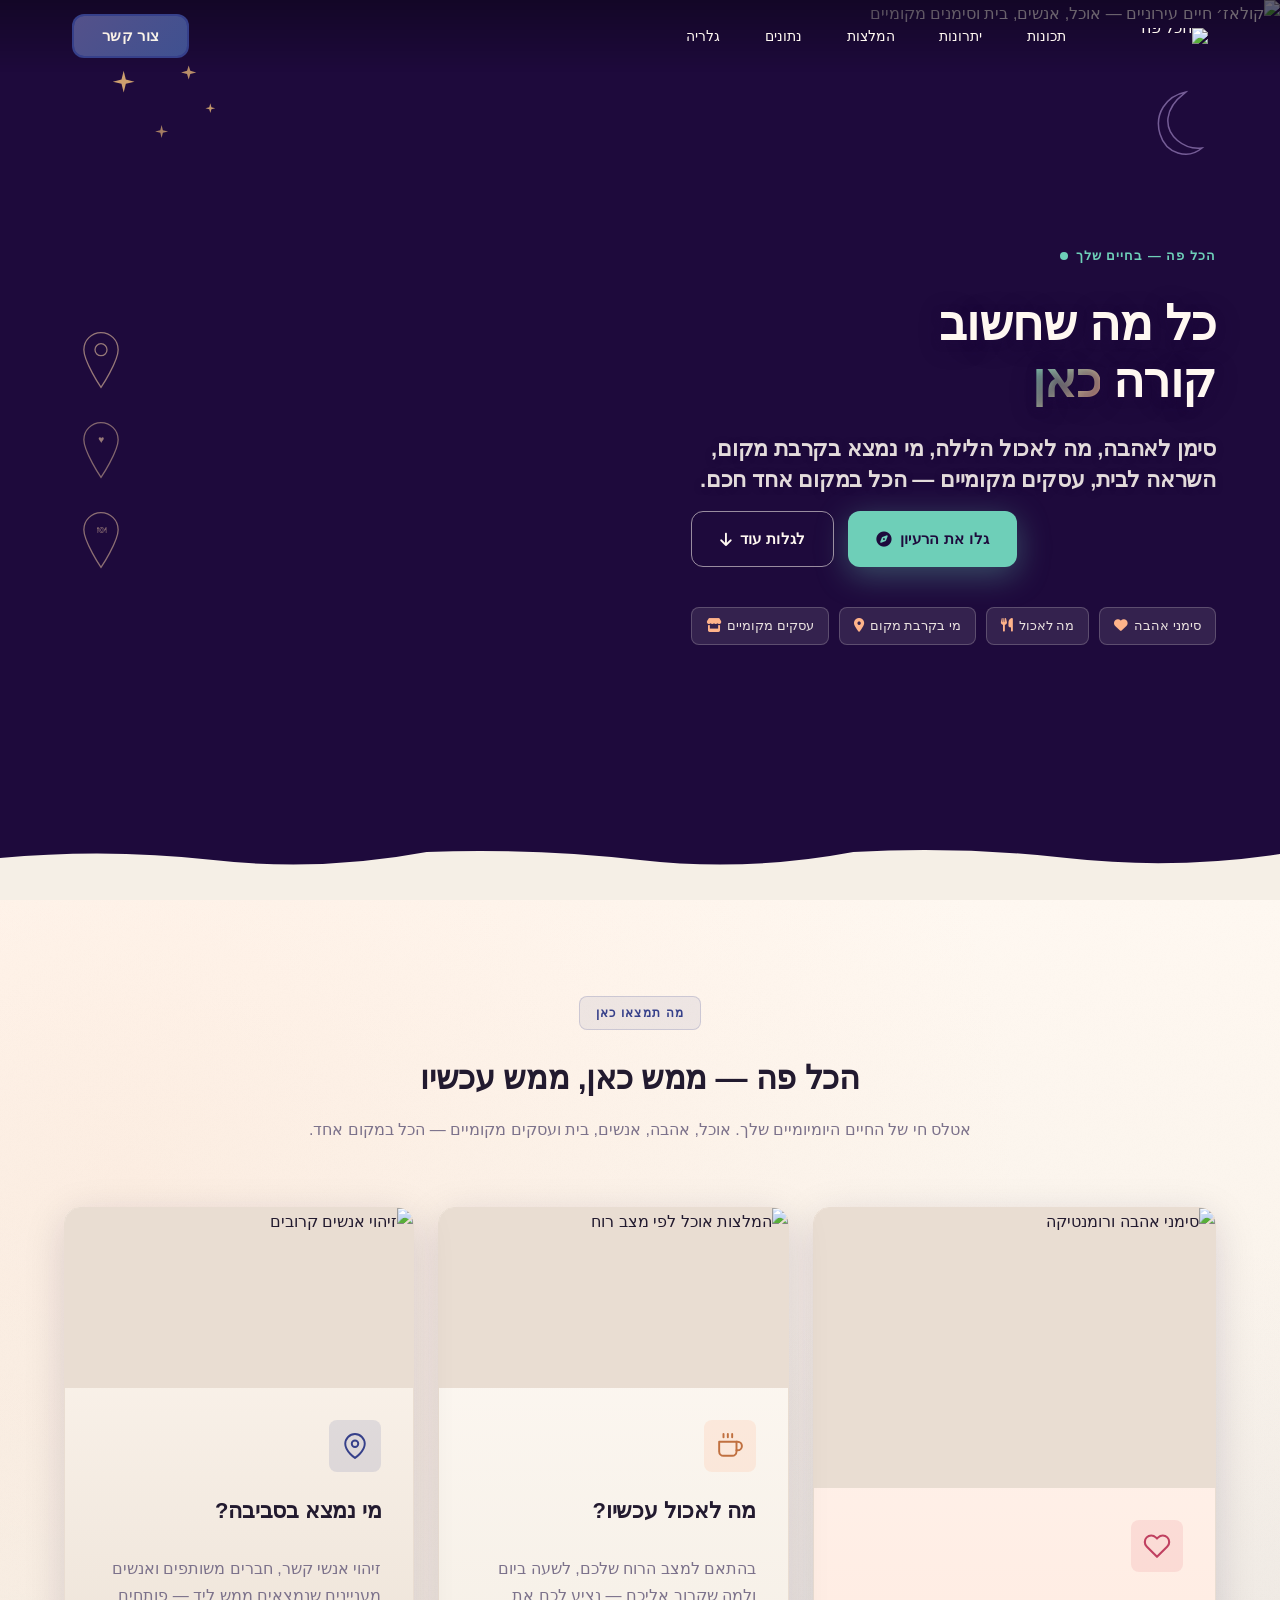
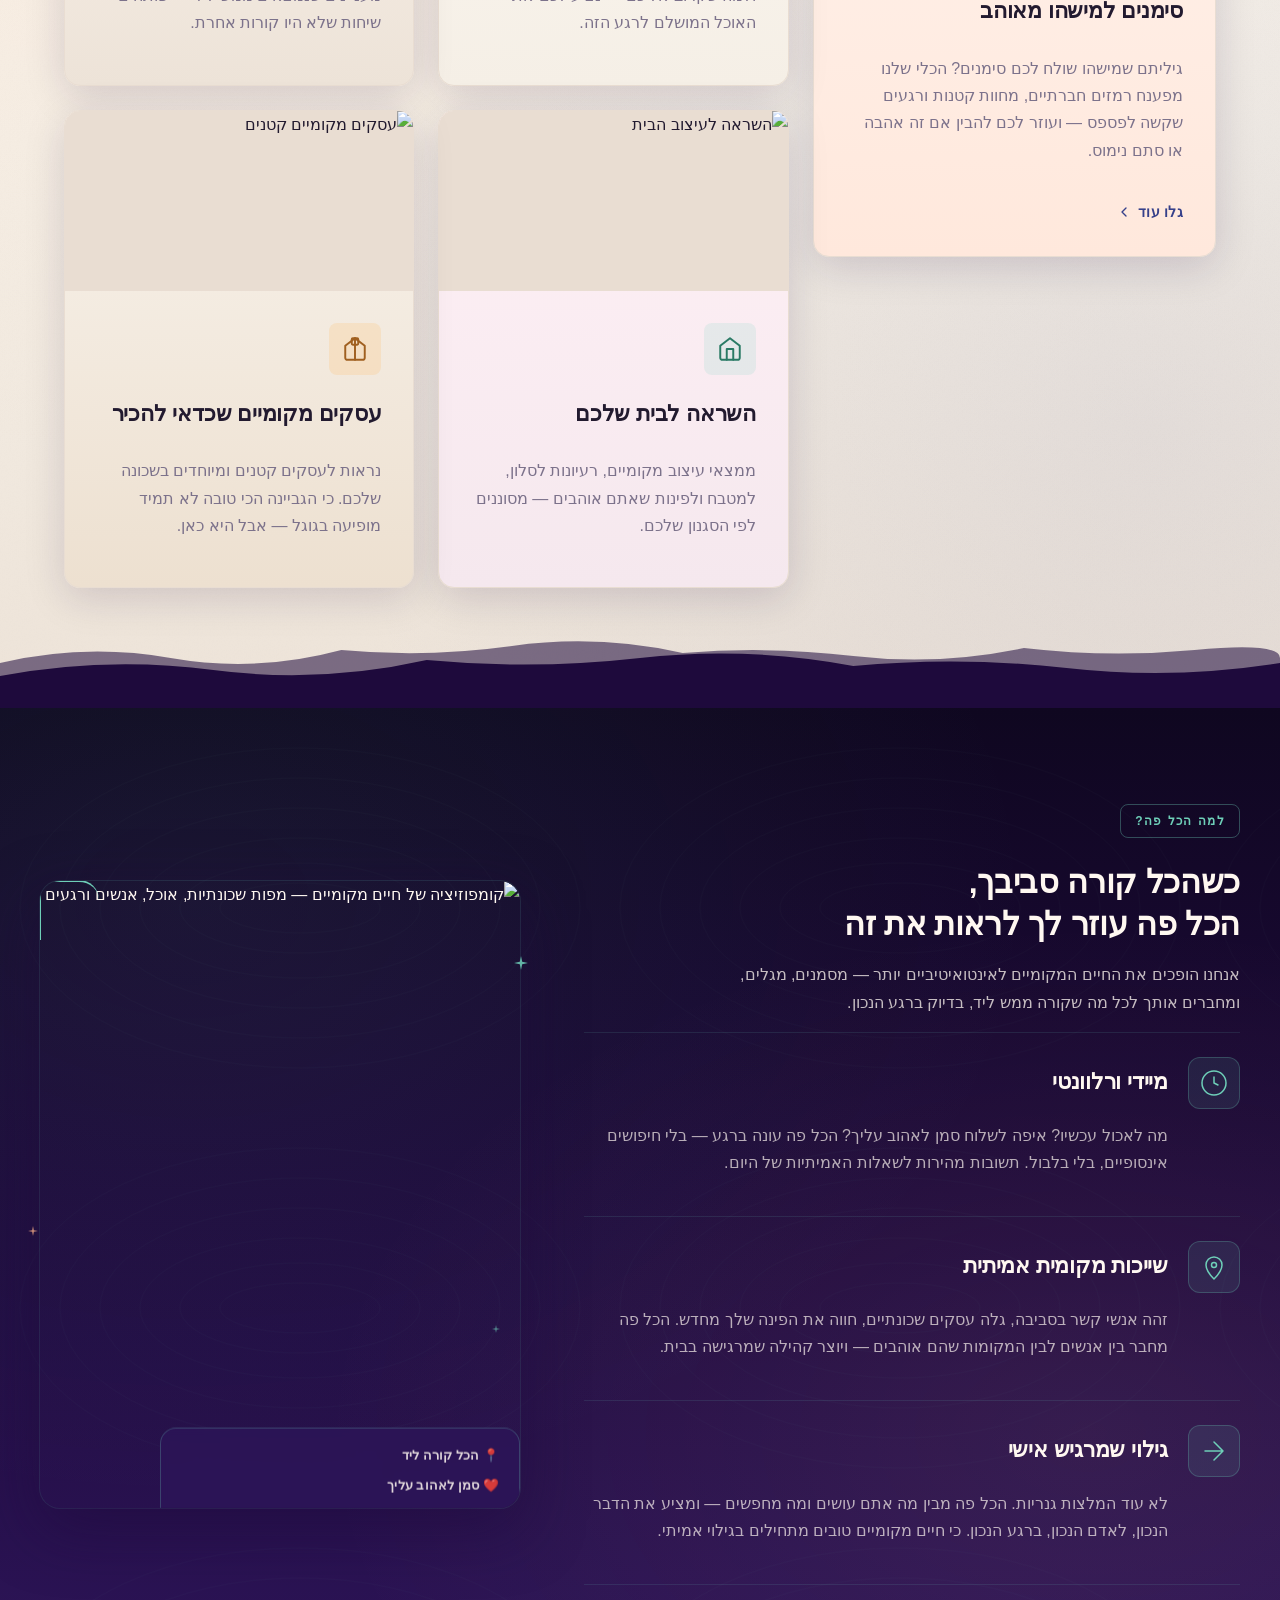
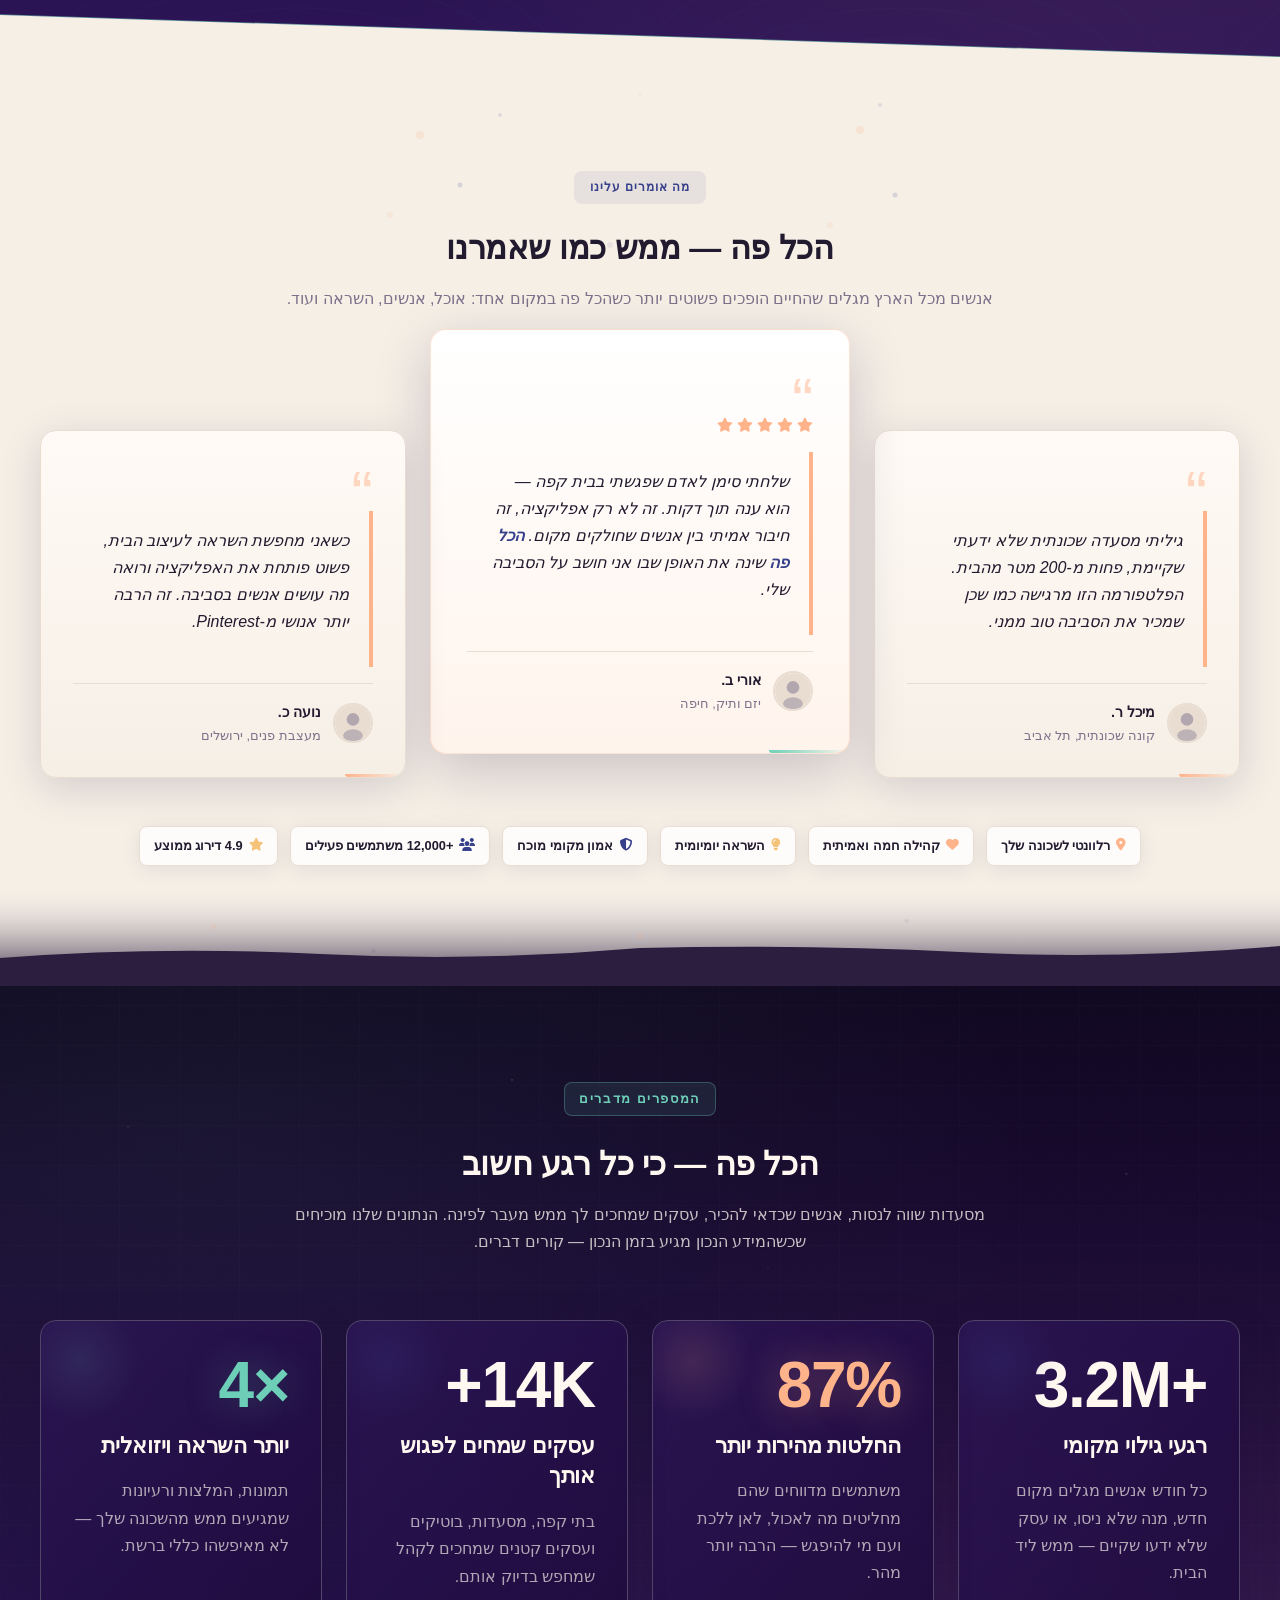
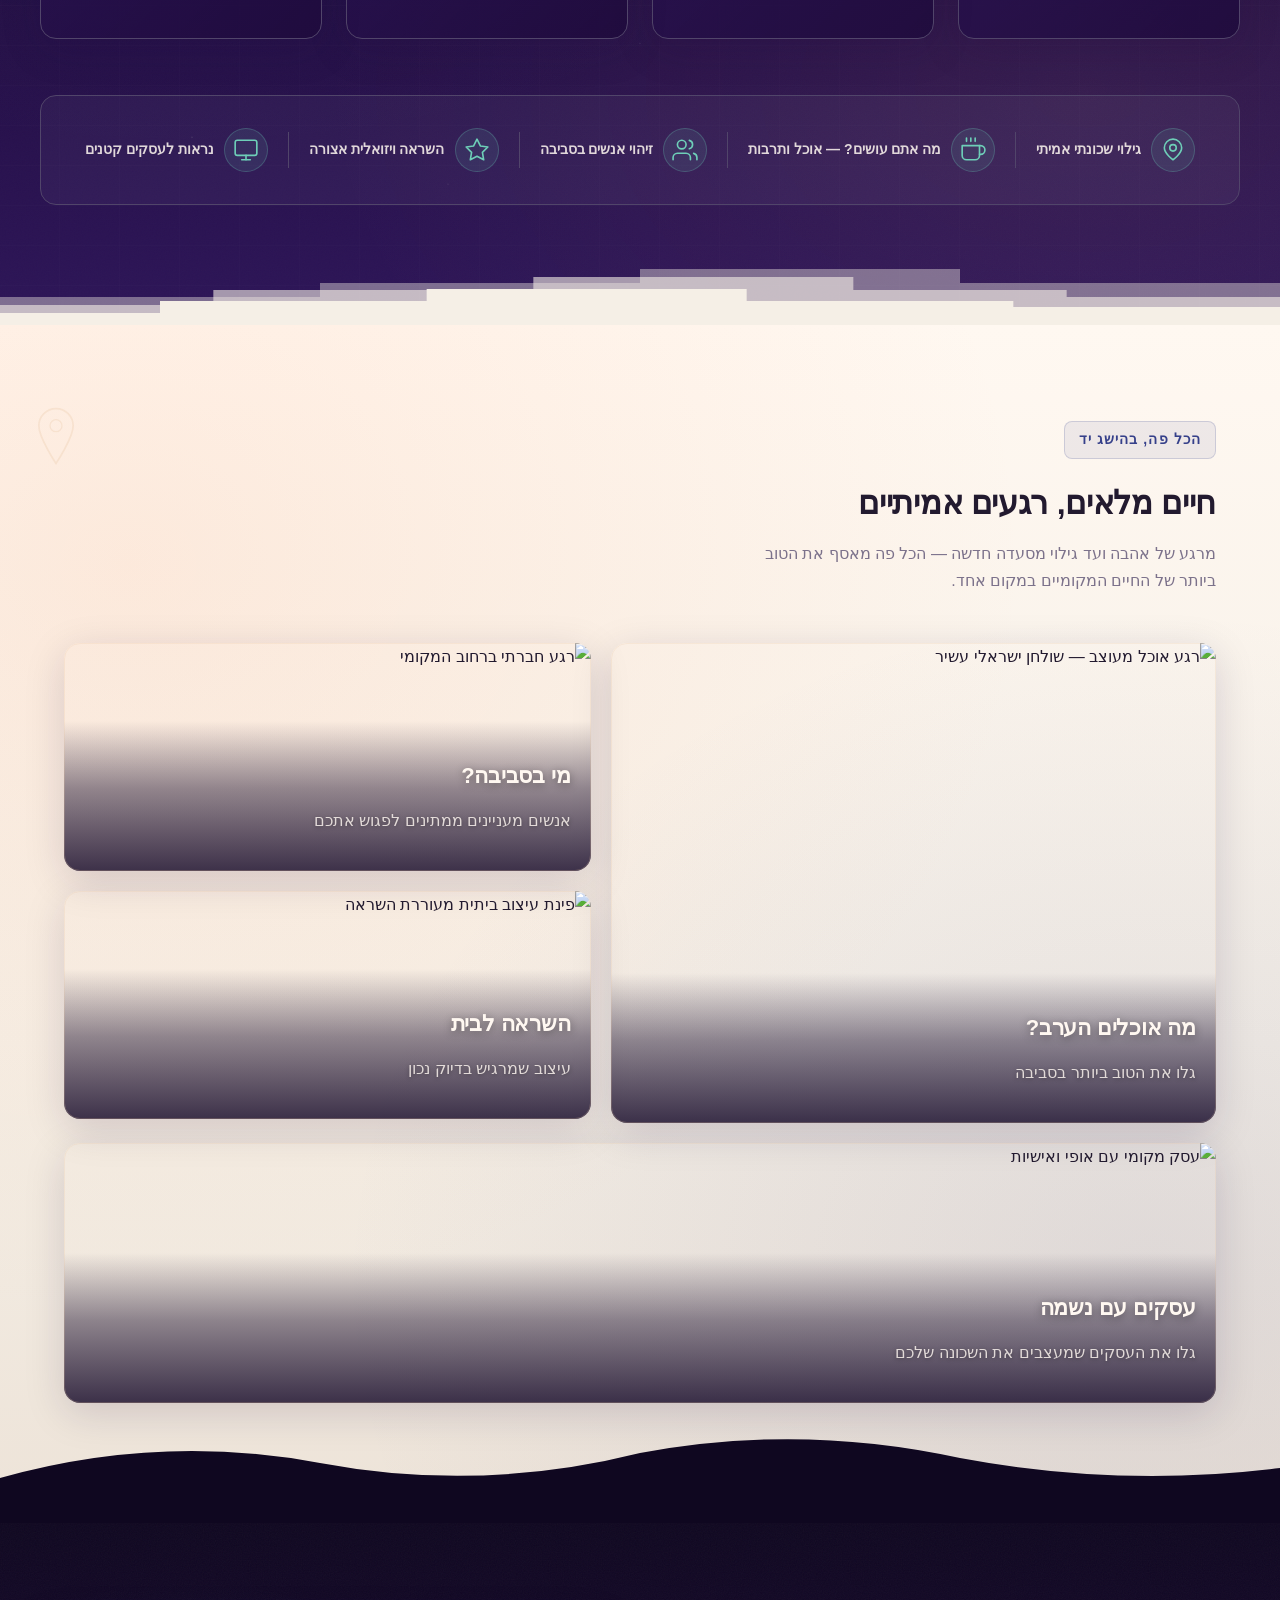
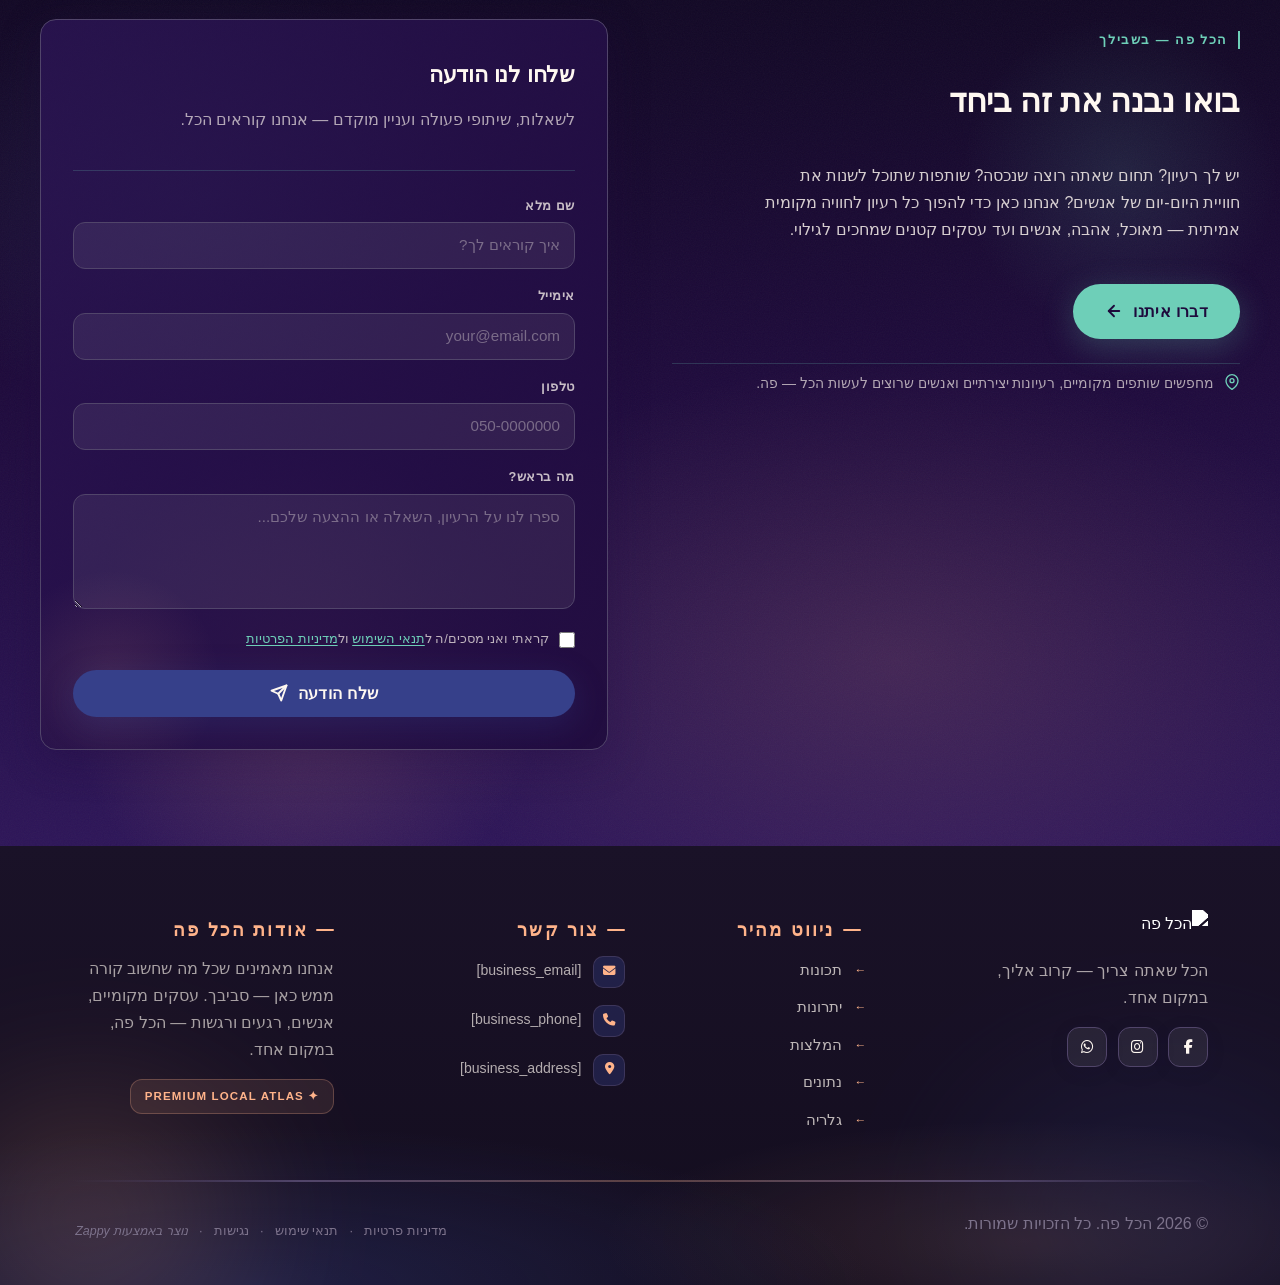
==== public/index.html @ 8e603d27 "Background sync: Progressive GitHub Sync" ====
<!doctype html><html dir="rtl" lang="he"><head><meta charset="UTF-8"><meta content="width=device-width,initial-scale=1" name="viewport"><meta content="index, follow" name="robots"><title>הכל פה — הכל פה</title><meta content="אתר להכל
סימן למישהו מאוהב,מה לאכול,זיהוי אנשי קשר במקום וכ&#39;. אני רוצה שאתה תיצור עוד ותציע לי תוך כדי רעיונות" name="description"><meta content="הכל פה, אוכל?, מה אתם עושים?" name="keywords"><link href="/assets/favicon.ico" rel="icon" type="image/x-icon"><link href="/assets/favicon-16x16.png" rel="icon" type="image/png" sizes="16x16"><link href="/assets/favicon-32x32.png" rel="icon" type="image/png" sizes="32x32"><link href="/assets/favicon-48x48.png" rel="icon" type="image/png" sizes="48x48"><link href="/assets/favicon-192x192.png" rel="icon" type="image/png" sizes="192x192"><link href="/assets/favicon-512x512.png" rel="icon" type="image/png" sizes="512x512"><link href="/assets/apple-touch-icon.png" rel="apple-touch-icon"><script>!function(){"use strict";var t="3ecb9924-4bbe-4859-95a1-dbf3483f1b1d",e="https://api.zappy5.com/api/analytics/track",a=18e5,n=2592e6,o=!0,i=!0,r=!0;var s=function(){var e="zappy_visitor_"+t,a=null;try{if(a=localStorage.getItem(e)){var o=JSON.parse(a),i=Date.now();if(i-o.created<n)return o.lastSeen=i,localStorage.setItem(e,JSON.stringify(o)),o.id}}catch(t){console.warn("Zappy Analytics: LocalStorage not available")}var r="zv_"+Date.now()+"_"+Math.random().toString(36).substr(2,9);try{localStorage.setItem(e,JSON.stringify({id:r,created:Date.now(),lastSeen:Date.now()}))}catch(t){}return r}(),c=function(){var e="zappy_session_"+t,n=null;try{if(n=sessionStorage.getItem(e)){var o=JSON.parse(n),i=Date.now();if(i-o.timestamp<a)return o.timestamp=i,sessionStorage.setItem(e,JSON.stringify(o)),o.id}}catch(t){console.warn("Zappy Analytics: SessionStorage not available")}var r="zs_"+Date.now()+"_"+Math.random().toString(36).substr(2,9);try{sessionStorage.setItem(e,JSON.stringify({id:r,timestamp:Date.now()}))}catch(t){}return r}();function l(a,n){n=n||{};var o={website_id:t,event_type:a,page_path:window.location.pathname,referrer:document.referrer||"direct",visitor_id:s,session_id:c,metadata:n};if(navigator.sendBeacon){var i=new Blob([JSON.stringify(o)],{type:"application/json"});navigator.sendBeacon(e,i)}else fetch(e,{method:"POST",headers:{"Content-Type":"application/json"},body:JSON.stringify(o),keepalive:!0}).catch(function(t){console.warn("Zappy Analytics: Failed to track event",t)})}o&&l("pageview",{title:document.title,url:window.location.href}),i&&document.addEventListener("click",function(t){var e=t.target;if("BUTTON"===e.tagName||e.closest("button")){var a="BUTTON"===e.tagName?e:e.closest("button");l("click",{element:"button",text:a.textContent.trim().substring(0,100),id:a.id||null,class:a.className||null})}else if("A"===e.tagName||e.closest("a")){var n="A"===e.tagName?e:e.closest("a");l("navigation",{element:"link",text:n.textContent.trim().substring(0,100),href:n.href,external:n.hostname!==window.location.hostname})}},!0),r&&document.addEventListener("submit",function(t){var e=t.target;l("form_submit",{form_id:e.id||null,form_name:e.name||null,form_action:e.action||null,form_method:e.method||"GET"})},!0);var d=Date.now();window.addEventListener("beforeunload",function(){l("page_unload",{time_on_page:Math.floor((Date.now()-d)/1e3),page_path:window.location.pathname})}),window.zappyAnalytics={track:l,getVisitorId:function(){return s},getSessionId:function(){return c}}}()</script><meta content="הכל פה — הכל פה" property="og:title"><meta content="אתר להכל
סימן למישהו מאוהב,מה לאכול,זיהוי אנשי קשר במקום וכ&#39;. אני רוצה שאתה תיצור עוד ותציע לי תוך כדי רעיונות" property="og:description"><meta content="summary_large_image" name="twitter:card"><meta content="הכל פה — הכל פה" name="twitter:title"><meta content="אתר להכל
סימן למישהו מאוהב,מה לאכול,זיהוי אנשי קשר במקום וכ&#39;. אני רוצה שאתה תיצור עוד ותציע לי תוך כדי רעיונות" name="twitter:description"><meta content="website" property="og:type"><meta content="he_IL" property="og:locale"><link href="https://cdnjs.cloudflare.com/ajax/libs/font-awesome/6.4.0/css/all.min.css" rel="stylesheet"><link href="/assets/favicon.ico" rel="icon" type="image/x-icon"><link href="/assets/favicon-16x16.png" rel="icon" type="image/png" sizes="16x16"><link href="/assets/favicon-32x32.png" rel="icon" type="image/png" sizes="32x32"><link href="/assets/favicon-48x48.png" rel="icon" type="image/png" sizes="48x48"><link href="/assets/favicon-192x192.png" rel="icon" type="image/png" sizes="192x192"><link href="/assets/favicon-512x512.png" rel="icon" type="image/png" sizes="512x512"><link href="/assets/apple-touch-icon.png" rel="apple-touch-icon"><link href="https://cdn.jsdelivr.net/npm/vanilla-cookieconsent@3/dist/cookieconsent.css" rel="stylesheet"><script src="https://cdn.jsdelivr.net/npm/vanilla-cookieconsent@3/dist/cookieconsent.umd.js"></script><script src="https://cdn.jsdelivr.net/gh/mickidum/acc_toolbar/acctoolbar/acctoolbar.min.js"></script><link href="/styles.css" rel="stylesheet"><style id="zappy-dropdown-submenu-styles">#navMenu li:has(.sub-menu),.nav-menu li:has(.sub-menu),.navbar li:has(.sub-menu),nav li:has(.sub-menu){position:relative}#navMenu .sub-menu,.nav-menu .sub-menu,.navbar .sub-menu,nav .sub-menu{display:block!important;position:absolute!important;top:100%;left:0;min-width:220px;background:#fff;border-radius:8px;box-shadow:0 8px 25px rgba(0,0,0,.15);padding:8px 0;opacity:0;visibility:hidden;transform:translateY(10px);transition:all .3s ease;z-index:1000;list-style:none;pointer-events:none}#navMenu li:hover>.sub-menu,.nav-menu li:hover>.sub-menu,.navbar li:hover>.sub-menu,nav li:hover>.sub-menu{opacity:1!important;visibility:visible!important;transform:translateY(0)!important;pointer-events:auto!important}.sub-menu li{list-style:none;margin:0;padding:0}.sub-menu a{display:block!important;padding:10px 16px!important;color:var(--text-dark,#333)!important;font-weight:500;text-decoration:none;white-space:nowrap;transition:background-color .2s}.sub-menu .zappy-nav-child>a{padding-left:28px!important;font-size:.9em!important;opacity:.85!important}[dir=rtl] .sub-menu .zappy-nav-child>a,html[lang=ar] .sub-menu .zappy-nav-child>a,html[lang=he] .sub-menu .zappy-nav-child>a{padding-left:10px!important;padding-right:28px!important}.sub-menu .zappy-nav-parent>a{font-weight:600!important}.sub-menu a:hover{background-color:#f5f5f5}[dir=rtl] .nav-menu .sub-menu,[dir=rtl] .navbar .sub-menu,[dir=rtl] nav .sub-menu,html[lang=ar] .nav-menu .sub-menu,html[lang=ar] .navbar .sub-menu,html[lang=ar] nav .sub-menu,html[lang=he] .nav-menu .sub-menu,html[lang=he] .navbar .sub-menu,html[lang=he] nav .sub-menu{left:auto!important;right:0!important}.sub-menu:empty,.sub-menu:not(:has(li)):not(:has(> a)),.sub-menu:not(:has(li:not(.zappy-hidden-menu-item))):not(:has(> a)){display:none!important;opacity:0!important;visibility:hidden!important;pointer-events:none!important}li:has(.menu-group-title):hover>.sub-menu{opacity:1!important;visibility:visible!important;transform:translateY(0)!important;pointer-events:auto!important}#navMenu>li>.menu-group-title,.nav-menu>li>.menu-group-title{display:inline-block;padding:.5rem 1rem;cursor:default;user-select:none}@media (max-width:768px){#navMenu .sub-menu,.nav-menu .sub-menu,.navbar .sub-menu,nav .sub-menu{position:static!important;transform:none!important;box-shadow:none!important;background:0 0!important;max-height:0;overflow:hidden;opacity:0;visibility:hidden;transition:max-height .3s ease,opacity .3s ease;padding:0!important;border-radius:0!important}#navMenu .sub-menu.mobile-expanded,.nav-menu .sub-menu.mobile-expanded,.navbar .sub-menu.mobile-expanded{max-height:none!important;overflow-y:visible!important;opacity:1!important;visibility:visible!important;padding:8px 0 8px 16px!important}[dir=rtl] .sub-menu.mobile-expanded,html[lang=he] .sub-menu.mobile-expanded{padding:8px 16px 8px 0!important}#navMenu li:hover>.sub-menu,.nav-menu li:hover>.sub-menu,.navbar li:hover>.sub-menu,nav li:hover>.sub-menu{opacity:0;visibility:hidden;pointer-events:none}#navMenu li>.sub-menu.mobile-expanded,.nav-menu li>.sub-menu.mobile-expanded,.navbar li>.sub-menu.mobile-expanded,nav li>.sub-menu.mobile-expanded{opacity:1!important;visibility:visible!important;pointer-events:auto!important}#navMenu li:has(.sub-menu),.nav-menu li:has(.sub-menu),.navbar li:has(.sub-menu),nav li:has(.sub-menu){display:flex!important;flex-wrap:wrap!important;align-items:center!important;position:relative!important;min-height:44px!important}#navMenu li:has(.sub-menu)>a,.nav-menu li:has(.sub-menu)>a,.navbar li:has(.sub-menu)>a,nav li:has(.sub-menu)>a{flex:1!important;min-width:0!important}#navMenu li:has(.sub-menu)>.menu-group-title,.nav-menu li:has(.sub-menu)>.menu-group-title,.navbar li:has(.sub-menu)>.menu-group-title,nav li:has(.sub-menu)>.menu-group-title{flex:1!important;min-width:0!important;padding:0!important;line-height:inherit!important}#navMenu li:has(.sub-menu)>.sub-menu,.nav-menu li:has(.sub-menu)>.sub-menu,.navbar li:has(.sub-menu)>.sub-menu,nav li:has(.sub-menu)>.sub-menu{flex-basis:100%!important;width:100%!important}#navMenu li:has(.sub-menu)>a [class*=arrow],#navMenu li:has(.sub-menu)>a [class*=chevron],.nav-menu li:has(.sub-menu)>a .fa-angle-down,.nav-menu li:has(.sub-menu)>a .fa-chevron-down,.nav-menu li:has(.sub-menu)>a [class*=arrow],.nav-menu li:has(.sub-menu)>a [class*=chevron],nav li:has(.sub-menu)>a [class*=arrow],nav li:has(.sub-menu)>a [class*=chevron]{display:none!important;visibility:hidden!important}.mobile-submenu-toggle{display:flex!important;align-items:center!important;justify-content:center!important;width:44px!important;height:auto!important;background:0 0!important;border:none!important;cursor:pointer!important;color:var(--text-dark)!important;position:static!important;flex-shrink:0!important;align-self:stretch!important;z-index:2!important;padding:0!important;margin:0!important}.mobile-submenu-toggle::after{content:''!important;width:0!important;height:0!important;border-left:6px solid transparent!important;border-right:6px solid transparent!important;border-top:7px solid currentColor!important;transition:transform .3s ease!important}.mobile-submenu-toggle.expanded::after{transform:rotate(180deg)!important}.sub-menu a{padding:10px 0!important;display:block!important;color:var(--text-dark)!important;white-space:normal!important}.sub-menu .zappy-nav-child>a{padding-left:28px!important;font-size:.9em!important;opacity:.85!important}[dir=rtl] .sub-menu .zappy-nav-child>a,html[lang=ar] .sub-menu .zappy-nav-child>a,html[lang=he] .sub-menu .zappy-nav-child>a{padding-left:0!important;padding-right:28px!important}.sub-menu .zappy-nav-parent>a{font-weight:600!important}#navMenu.active,.nav-menu.active{max-width:100vw!important;overflow-x:hidden!important;box-sizing:border-box!important}.navbar .sub-menu li a,.zappy-products-dropdown .sub-menu a,nav.navbar .sub-menu li a{color:var(--text-dark)!important}}@media (min-width:769px){.mobile-submenu-toggle{display:none!important}}</style><style id="zappy-widget-visibility">#mic-access-tool-box,#mic-access-tool-general-button,#mic-init-access-tool #mic-access-tool-box,#mic-init-access-tool #mic-access-tool-general-button,#mic-init-access-tool .mic-access-tool-general-button,._access-icon,._access-menu,.mic-access-tool-box,.mic-access-tool-general-button,div[id*=mic-access-tool-box]{display:none!important;visibility:hidden!important;opacity:0!important;pointer-events:none!important}</style></head><body><nav class="navbar" dir="rtl"><button class="mobile-toggle" aria-label="Menu" id="mobileToggle"><svg viewBox="0 0 24 24" fill="none" height="24" width="24" class="hamburger-icon"><path d="M3 12h18M3 6h18M3 18h18" stroke="currentColor" stroke-width="2" stroke-linecap="round"></path></svg> <svg viewBox="0 0 24 24" fill="none" height="24" width="24" class="close-icon" style="display:none"><path d="M18 6L6 18M6 6l12 12" stroke="currentColor" stroke-width="2" stroke-linecap="round"></path></svg></button> <button class="phone-header-btn" aria-label="Call" data-phone="[business_phone]"><svg viewBox="0 0 24 24" fill="currentColor" height="20" width="20"><path d="M22 16.92v3a2 2 0 0 1-2.18 2 19.79 19.79 0 0 1-8.63-3.07 19.5 19.5 0 0 1-6-6 19.79 19.79 0 0 1-3.07-8.67A2 2 0 0 1 4.11 2h3a2 2 0 0 1 2 1.72 12.84 12.84 0 0 0 .7 2.81 2 2 0 0 1-.45 2.11L8.09 9.91a16 16 0 0 0 6 6l1.27-1.27a2 2 0 0 1 2.11-.45 12.84 12.84 0 0 0 2.81.7A2 2 0 0 1 22 16.92z"></path></svg></button><div class="nav-container"><div class="nav-right-group"><div class="nav-brand"><a href="/" class="logo-link"><img alt="הכל פה" src="/assets/general-logo.webp" class="logo"></a></div><ul class="nav-menu" id="navMenu"><li><a href="#features">תכונות</a></li><li><a href="#benefits">יתרונות</a></li><li><a href="#testimonials">המלצות</a></li><li><a href="#stats">נתונים</a></li><li><a href="#gallery">גלריה</a></li></ul></div><div class="nav-cta-container"><a href="#cta" class="nav-cta-btn">צור קשר</a></div></div></nav><script>window.addEventListener("load",function(){const e=document.querySelector(".navbar, nav, header");if(!e)return void console.log("[Navbar] Navbar element not found");let t=document.getElementById("mobileToggle")||document.querySelector(".mobile-toggle")||document.querySelector(".hamburger")||document.querySelector(".hamburger-menu")||document.querySelector(".menu-toggle")||document.querySelector(".burger-menu")||document.querySelector('[aria-label="Menu"]')||document.querySelector('[aria-label="תפריט"]');const o=document.querySelector(".phone-header-btn"),n=window.getComputedStyle(e);let r=n.backgroundColor;if(console.log("[Navbar] Initial navbar background:",r),"transparent"===r||"rgba(0, 0, 0, 0)"===r||r.startsWith("rgba")&&r.includes(", 0)")){const e=n.backgroundImage;if(e&&"none"!==e)console.log("[Navbar] Navbar has background image/gradient, using dark text"),r="rgb(240, 240, 240)";else{const e=window.getComputedStyle(document.body).backgroundColor;console.log("[Navbar] Navbar transparent, using body background:",e),r=e}}const i=r.match(/\d+/g);if(i&&i.length>=3){const e=(.299*parseInt(i[0])+.587*parseInt(i[1])+.114*parseInt(i[2]))/255;console.log("[Navbar] Mobile button colors preserved from Claude CSS (luminance:",e.toFixed(2)+")");const n=document.createElement("style");n.id="zappy-mobile-nav-fix";document.documentElement.lang;document.documentElement.dir,n.textContent='\n        /* Hide mobile buttons on desktop, show only on mobile */\n        @media (min-width: 769px) {\n          .mobile-toggle,\n          .phone-header-btn {\n            display: none !important;\n          }\n        }\n        \n        /* Show and position mobile buttons correctly on mobile */\n        @media (max-width: 768px) {\n          .mobile-toggle,\n          .phone-header-btn {\n            position: absolute !important;\n            top: 50% !important;\n            transform: translateY(-50%) !important;\n            z-index: 1001 !important;\n            display: flex !important;\n            align-items: center !important;\n            justify-content: center !important;\n            width: 36px !important;\n            height: 36px !important;\n            border-radius: 50% !important;\n            border: none !important;\n            cursor: pointer !important;\n            padding: 6px !important;\n            background: none !important;\n            color: var(--nav-text, var(--text-dark)) !important;\n          }\n          \n          /* LTR positioning (default): hamburger LEFT, phone RIGHT */\n          html:not([dir="rtl"]):not([lang="he"]):not([lang="ar"]) .mobile-toggle,\n          html[dir="ltr"] .mobile-toggle {\n            left: 12px !important;\n            right: auto !important;\n          }\n          html:not([dir="rtl"]):not([lang="he"]):not([lang="ar"]) .phone-header-btn,\n          html[dir="ltr"] .phone-header-btn {\n            right: 12px !important;\n            left: auto !important;\n          }\n          \n          /* RTL positioning: hamburger RIGHT, phone LEFT */\n          html[dir="rtl"] .mobile-toggle,\n          html[lang="he"] .mobile-toggle,\n          html[lang="ar"] .mobile-toggle {\n            right: 12px !important;\n            left: auto !important;\n          }\n          html[dir="rtl"] .phone-header-btn,\n          html[lang="he"] .phone-header-btn,\n          html[lang="ar"] .phone-header-btn {\n            left: 12px !important;\n            right: auto !important;\n          }\n          \n          /* CRITICAL: Ensure nav-container has min-height on mobile */\n          /* All children are positioned absolutely/fixed on mobile, so height:auto collapses to 0 */\n          .nav-container {\n            min-height: 70px !important;\n            position: relative !important;\n          }\n          \n          /* Ensure SVG icons are properly sized and inherit color */\n          .mobile-toggle svg,\n          .phone-header-btn svg {\n            width: 24px !important;\n            height: 24px !important;\n            /* Don\'t force display - let JavaScript control hamburger/close toggle */\n          }\n          \n          /* Reset nav-cta-container on mobile - remove desktop box-shadow/padding */\n          /* that creates a visible ghost box when CTA button is hidden */\n          .nav-cta-container {\n            box-shadow: none !important;\n            padding: 0 !important;\n          }\n          \n          /* Hide nav-cta-container entirely on mobile when there\'s no lang-switcher */\n          /* (only the CTA button is inside, and it\'s hidden on mobile) */\n          .nav-cta-container:not(:has(.lang-switcher)) {\n            display: none !important;\n          }\n          \n          /* CRITICAL: Prevent hero image fade gradient from bleeding over headline text */\n          /* The .image-fade-gradient has bottom: -30px (extends below parent) */\n          /* On mobile stacked layout, this overlaps the h1 text below the image */\n          .hero-image-column {\n            overflow: hidden !important;\n          }\n          .image-fade-gradient {\n            bottom: 0 !important;\n          }\n          \n          /* Hide desktop language switcher on mobile - hamburger menu handles it */\n          /* High specificity to override stored CSS */\n          .lang-switcher,\n          .nav-cta-container .lang-switcher,\n          .nav-container .lang-switcher,\n          .navbar .lang-switcher,\n          .navbar .nav-cta-container .lang-switcher {\n            display: none !important;\n          }\n        }\n      ';const r=document.getElementById("zappy-mobile-nav-fix");r&&r.remove(),document.head.appendChild(n),console.log("[Navbar] Critical CSS injected for mobile nav positioning");const l=window.innerWidth<=768;if(t){const e=t.querySelector(".hamburger-icon"),o=t.querySelector(".close-icon");e&&(e.style.setProperty("width","24px","important"),e.style.setProperty("height","24px","important"),e.style.setProperty("display","block","important")),o&&(o.style.setProperty("width","24px","important"),o.style.setProperty("height","24px","important"),o.style.setProperty("display","none","important")),l?(t.style.setProperty("position","absolute","important"),t.style.setProperty("top","50%","important"),t.style.setProperty("transform","translateY(-50%)","important"),t.style.setProperty("z-index","1001","important"),t.style.removeProperty("left"),t.style.removeProperty("right"),console.log("[Navbar] Mobile toggle positioning applied (mobile viewport)")):(t.style.removeProperty("position"),t.style.removeProperty("top"),t.style.removeProperty("transform"),t.style.removeProperty("z-index"),t.style.removeProperty("left"),t.style.removeProperty("right"),console.log("[Navbar] Desktop viewport - cleared mobile toggle inline positioning"))}if(o){const e=o.querySelector("svg");e&&(e.style.width="24px",e.style.height="24px",e.setAttribute("width","24"),e.setAttribute("height","24")),l?(o.style.setProperty("position","absolute","important"),o.style.setProperty("top","50%","important"),o.style.setProperty("transform","translateY(-50%)","important"),o.style.setProperty("z-index","1001","important"),o.style.removeProperty("left"),o.style.removeProperty("right"),console.log("[Navbar] Phone button positioning applied (mobile viewport)")):(o.style.removeProperty("position"),o.style.removeProperty("top"),o.style.removeProperty("transform"),o.style.removeProperty("z-index"),o.style.removeProperty("left"),o.style.removeProperty("right"),console.log("[Navbar] Desktop viewport - cleared phone button inline positioning"))}}else console.log("[Navbar] Could not parse background color:",r);t=document.getElementById("mobileToggle")||document.querySelector(".mobile-toggle")||document.querySelector(".hamburger")||document.querySelector(".hamburger-menu")||document.querySelector(".menu-toggle")||document.querySelector(".burger-menu")||document.querySelector('[aria-label="Menu"]')||document.querySelector('[aria-label="תפריט"]');const l=document.getElementById("navMenu")||document.querySelector(".nav-menu")||document.querySelector(".nav-links")||document.querySelector("nav ul:not(.submenu)");if(!t||!l)return void console.log("[Navbar] Mobile toggle or menu not found:",{toggle:!!t,menu:!!l});l.id||(l.id="navMenu"),console.log("[Navbar] Initializing mobile menu...");const a=t.cloneNode(!0);t.parentNode.replaceChild(a,t),a.addEventListener("click",function(e){e.preventDefault(),e.stopPropagation();const t=this.querySelector(".hamburger-icon"),o=this.querySelector(".close-icon");l.classList.contains("active")?(l.classList.remove("active"),t&&t.style.setProperty("display","block","important"),o&&o.style.setProperty("display","none","important"),document.body.style.overflow="",console.log("[Navbar] Menu closed")):(l.classList.add("active"),t&&t.style.setProperty("display","none","important"),o&&o.style.setProperty("display","block","important"),document.body.style.overflow="hidden",console.log("[Navbar] Menu opened"))}),l.querySelectorAll("a").forEach(function(e){e.addEventListener("click",function(){if("#"===this.getAttribute("href"))return;const e=a.querySelector(".hamburger-icon"),t=a.querySelector(".close-icon");l.classList.remove("active"),e&&e.style.setProperty("display","block","important"),t&&t.style.setProperty("display","none","important"),document.body.style.overflow="",console.log("[Navbar] Menu closed (link clicked)")})});var s=l.querySelectorAll(".dropdown-toggle");s.forEach(function(e){e.addEventListener("click",function(e){e.preventDefault(),e.stopPropagation();var t=this.closest(".nav-dropdown");t&&(t.parentNode.querySelectorAll(".nav-dropdown.open").forEach(function(e){e!==t&&e.classList.remove("open")}),t.classList.toggle("open"),console.log("[Navbar] Dropdown toggled:",t.classList.contains("open")?"open":"closed"))})}),document.addEventListener("click",function(e){e.target.closest(".nav-dropdown")||document.querySelectorAll(".nav-dropdown.open").forEach(function(e){e.classList.remove("open")})}),console.log("[Navbar] Dropdown handlers initialized for "+s.length+" dropdowns"),o&&o.addEventListener("click",function(){const e=document.querySelectorAll('a[href^="tel:"]'),t=e.length>0?e[0].getAttribute("href").replace("tel:",""):"[business_phone]";window.location.href="tel:"+t,console.log("[Navbar] Phone button clicked")}),console.log("[Navbar] Mobile menu initialized successfully");const p=function(){const e=document.querySelector(".whatsapp-float");e&&(window.innerWidth>=769?(e.style.setProperty("display","none","important"),e.style.setProperty("visibility","hidden","important"),e.style.setProperty("opacity","0","important"),e.style.setProperty("pointer-events","none","important"),console.log("[WhatsApp] Button hidden on desktop")):(e.style.removeProperty("display"),e.style.removeProperty("visibility"),e.style.removeProperty("opacity"),e.style.removeProperty("pointer-events"),console.log("[WhatsApp] Button visible on mobile")))};let c;p(),window.addEventListener("resize",function(){clearTimeout(c),c=setTimeout(p,100)})})</script><main><section class="index-hero-section" data-layout-spec="בית-hero" dir="rtl" id="hero" data-hero-type="fullscreen-scrim"><div class="index-hero-bg-wrap" aria-hidden="true"><img alt="קולאז׳ חיים עירוניים — אוכל, אנשים, בית וסימנים מקומיים" src="/assets/site-index-hero-image-1.webp" data-context="Cinematic full-bleed collage of modern Israeli urban life: a vibrant city street at dusk with warm peach and indigo tones, showing a couple exchanging a note, street food vendors, people on phones discovering nearby locations, a cozy apartment window with home decor, and subtle map pin overlays — all blended into one rich, atmospheric realistic scene with a midnight plum-to-indigo color cast and warm peach highlights" data-placeholder="index-hero-image-1" height="700" width="1200" class="index-hero-bg-img" data-hero-bg="true"></div><div class="index-hero-grain" aria-hidden="true"></div><div class="index-hero-scrim" aria-hidden="true"></div><svg viewBox="0 0 80 80" xmlns="http://www.w3.org/2000/svg" aria-hidden="true" fill="none" data-no-icon-edit="true" class="index-hero-deco index-hero-deco--moon"><path d="M50 12 C30 16, 18 34, 24 54 C30 74, 52 80, 66 68 C48 70, 30 56, 32 38 C34 22, 48 14, 50 12Z" fill="none" opacity="0.7" stroke="#C4A8E8" stroke-width="1.5"></path></svg> <svg viewBox="0 0 120 120" xmlns="http://www.w3.org/2000/svg" aria-hidden="true" fill="none" data-no-icon-edit="true" class="index-hero-deco index-hero-deco--stars"><path d="M20 10 L22 18 L30 20 L22 22 L20 30 L18 22 L10 20 L18 18Z" fill="#F5C27A" opacity="0.9"></path><path d="M80 5 L81.5 10 L87 11.5 L81.5 13 L80 18 L78.5 13 L73 11.5 L78.5 10Z" fill="#F5C27A" opacity="0.8"></path><path d="M55 60 L56.2 64.8 L61 66 L56.2 67.2 L55 72 L53.8 67.2 L49 66 L53.8 64.8Z" fill="#F5C27A" opacity="0.7"></path><path d="M100 40 L101 43.5 L104.5 44.5 L101 45.5 L100 49 L99 45.5 L95.5 44.5 L99 43.5Z" fill="#F5C27A" opacity="0.85"></path></svg><div class="index-hero-deco index-hero-deco--pins" aria-hidden="true"><svg viewBox="0 0 56 72" xmlns="http://www.w3.org/2000/svg" fill="none" class="index-hero-pin index-hero-pin--1"><path d="M28 4C16.95 4 8 12.95 8 24C8 38 28 68 28 68C28 68 48 38 48 24C48 12.95 39.05 4 28 4Z" fill="none" opacity="0.6" stroke="#E8C4A0" stroke-width="1.5"></path><circle cx="28" cy="24" r="7" fill="none" opacity="0.6" stroke="#E8C4A0" stroke-width="1.5"></circle></svg> <svg viewBox="0 0 56 72" xmlns="http://www.w3.org/2000/svg" fill="none" class="index-hero-pin index-hero-pin--2"><path d="M28 4C16.95 4 8 12.95 8 24C8 38 28 68 28 68C28 68 48 38 48 24C48 12.95 39.05 4 28 4Z" fill="none" opacity="0.5" stroke="#E8C4A0" stroke-width="1.5"></path><text fill="#E8C4A0" font-size="12" opacity="0.6" text-anchor="middle" x="28" y="28">♥</text></svg> <svg viewBox="0 0 56 72" xmlns="http://www.w3.org/2000/svg" fill="none" class="index-hero-pin index-hero-pin--3"><path d="M28 4C16.95 4 8 12.95 8 24C8 38 28 68 28 68C28 68 48 38 48 24C48 12.95 39.05 4 28 4Z" fill="none" opacity="0.55" stroke="#E8C4A0" stroke-width="1.5"></path><text fill="#E8C4A0" font-size="11" opacity="0.6" text-anchor="middle" x="28" y="28">🍽</text></svg></div><div class="index-hero-container"><div class="index-hero-content"><div class="index-hero-eyebrow"><span class="index-hero-dot"></span> <span>הכל פה — בחיים שלך</span></div><h1 class="index-hero-h1">כל מה שחשוב<br>קורה <em>כאן</em></h1><h3 class="index-hero-subtitle">סימן לאהבה, מה לאכול הלילה, מי נמצא בקרבת מקום,<br class="index-hero-br">השראה לבית, עסקים מקומיים — הכל במקום אחד חכם.</h3><div class="index-hero-ctas"><a href="#contact" class="index-hero-btn-primary"><i class="fa-solid fa-compass" aria-hidden="true"></i> גלו את הרעיון </a><a href="#features" class="index-hero-btn-secondary"><i class="fa-solid fa-arrow-down" aria-hidden="true"></i> לגלות עוד</a></div><div class="index-hero-signals"><div class="index-hero-signal"><i class="fa-solid fa-heart" aria-hidden="true"></i> <span>סימני אהבה</span></div><div class="index-hero-signal"><i class="fa-solid fa-utensils" aria-hidden="true"></i> <span>מה לאכול</span></div><div class="index-hero-signal"><i class="fa-solid fa-location-dot" aria-hidden="true"></i> <span>מי בקרבת מקום</span></div><div class="index-hero-signal"><i class="fa-solid fa-store" aria-hidden="true"></i> <span>עסקים מקומיים</span></div></div></div></div><div class="index-hero-divider-wrapper"><svg viewBox="0 0 1440 90" xmlns="http://www.w3.org/2000/svg" aria-hidden="true" data-no-icon-edit="true" preserveAspectRatio="none"><path d="M0,90 L0,48 Q120,38 240,50 T480,42 Q600,38 720,50 T960,42 Q1080,36 1200,48 T1440,44 L1440,90 Z" fill="#F5EFE6"></path></svg></div></section><section class="index-features-section" data-layout-spec="בית-features" dir="rtl" id="features"><div class="index-features-grain" aria-hidden="true"></div><div class="index-features-container"><div class="index-features-intro"><span class="index-features-eyebrow">מה תמצאו כאן</span><h2 class="index-features-title">הכל פה — ממש כאן, ממש עכשיו</h2><p class="index-features-subtitle">אטלס חי של החיים היומיומיים שלך. אוכל, אהבה, אנשים, בית ועסקים מקומיים — הכל במקום אחד.</p></div><div class="index-features-mosaic"><article class="index-features-card index-features-card--blush index-features-card--large"><div class="index-features-card-img-wrap"><img alt="סימני אהבה ורומנטיקה" src="/assets/site-index-features-image-1.webp" data-context="Romantic love signal illustration: two people exchanging glances at a café, warm blush and ivory tones, editorial magazine style, symbolic heart motifs, soft grain texture, premium aesthetic" data-placeholder="index-features-image-1" height="400" width="600"></div><div class="index-features-card-body"><div class="index-features-icon-badge index-features-icon-badge--rose"><svg viewBox="0 0 24 24" xmlns="http://www.w3.org/2000/svg" aria-hidden="true" fill="none" height="28" width="28" stroke="currentColor" stroke-linecap="round" stroke-linejoin="round" stroke-width="1.8" data-element-type="icon" data-icon-type="svg"><path d="M20.84 4.61a5.5 5.5 0 0 0-7.78 0L12 5.67l-1.06-1.06a5.5 5.5 0 0 0-7.78 7.78l1.06 1.06L12 21.23l7.78-7.78 1.06-1.06a5.5 5.5 0 0 0 0-7.78z"></path></svg></div><h3 class="index-features-card-title">סימנים למישהו מאוהב</h3><p class="index-features-card-text">גיליתם שמישהו שולח לכם סימנים? הכלי שלנו מפענח רמזים חברתיים, מחוות קטנות ורגעים שקשה לפספס — ועוזר לכם להבין אם זה אהבה או סתם נימוס.</p><a href="#" class="index-features-card-link">גלו עוד <svg viewBox="0 0 24 24" xmlns="http://www.w3.org/2000/svg" aria-hidden="true" fill="none" height="16" width="16" stroke="currentColor" stroke-linecap="round" stroke-linejoin="round" stroke-width="2"><polyline points="15 18 9 12 15 6"></polyline></svg></a></div></article><article class="index-features-card index-features-card--ivory"><div class="index-features-card-img-wrap index-features-card-img-wrap--sm"><img alt="המלצות אוכל לפי מצב רוח" src="/assets/site-index-features-image-2.webp" data-context="Overhead flat-lay of a beautifully styled plate of food, warm ivory and terracotta tones, editorial food photography style, premium restaurant ambiance, symbolic fork and plate motifs" data-placeholder="index-features-image-2" height="280" width="400"></div><div class="index-features-card-body"><div class="index-features-icon-badge index-features-icon-badge--peach"><svg viewBox="0 0 24 24" xmlns="http://www.w3.org/2000/svg" aria-hidden="true" fill="none" height="26" width="26" stroke="currentColor" stroke-linecap="round" stroke-linejoin="round" stroke-width="1.8" data-element-type="icon" data-icon-type="svg"><path d="M18 8h1a4 4 0 0 1 0 8h-1"></path><path d="M2 8h16v9a4 4 0 0 1-4 4H6a4 4 0 0 1-4-4V8z"></path><line x1="6" x2="6" y1="1" y2="4"></line><line x1="10" x2="10" y1="1" y2="4"></line><line x1="14" x2="14" y1="1" y2="4"></line></svg></div><h3 class="index-features-card-title">מה לאכול עכשיו?</h3><p class="index-features-card-text">בהתאם למצב הרוח שלכם, לשעה ביום ולמה שקרוב אליכם — נציע לכם את האוכל המושלם לרגע הזה.</p></div></article><article class="index-features-card index-features-card--warm"><div class="index-features-card-img-wrap index-features-card-img-wrap--sm"><img alt="זיהוי אנשים קרובים" src="/assets/site-index-features-image-3.webp" data-context="Illustrated map view of a neighborhood with small person icons and location pins, warm plum and mint tones, premium editorial style, symbolic connection between people nearby, magazine atlas aesthetic" data-placeholder="index-features-image-3" height="280" width="400"></div><div class="index-features-card-body"><div class="index-features-icon-badge index-features-icon-badge--indigo"><svg viewBox="0 0 24 24" xmlns="http://www.w3.org/2000/svg" aria-hidden="true" fill="none" height="26" width="26" stroke="currentColor" stroke-linecap="round" stroke-linejoin="round" stroke-width="1.8" data-element-type="icon" data-icon-type="svg"><path d="M21 10c0 7-9 13-9 13s-9-6-9-13a9 9 0 0 1 18 0z"></path><circle cx="12" cy="10" r="3"></circle></svg></div><h3 class="index-features-card-title">מי נמצא בסביבה?</h3><p class="index-features-card-text">זיהוי אנשי קשר, חברים משותפים ואנשים מעניינים שנמצאים ממש ליד — פותחים שיחות שלא היו קורות אחרת.</p></div></article><article class="index-features-card index-features-card--blush-light"><div class="index-features-card-img-wrap index-features-card-img-wrap--sm"><img alt="השראה לעיצוב הבית" src="/assets/site-index-features-image-4.webp" data-context="Elegant interior design inspiration mood board, warm ivory and sage tones, premium editorial magazine style, cozy living room with curated objects and plants, collectible printed guide aesthetic" data-placeholder="index-features-image-4" height="280" width="400"></div><div class="index-features-card-body"><div class="index-features-icon-badge index-features-icon-badge--sage"><svg viewBox="0 0 24 24" xmlns="http://www.w3.org/2000/svg" aria-hidden="true" fill="none" height="26" width="26" stroke="currentColor" stroke-linecap="round" stroke-linejoin="round" stroke-width="1.8" data-element-type="icon" data-icon-type="svg"><path d="M3 9l9-7 9 7v11a2 2 0 0 1-2 2H5a2 2 0 0 1-2-2z"></path><polyline points="9 22 9 12 15 12 15 22"></polyline></svg></div><h3 class="index-features-card-title">השראה לבית שלכם</h3><p class="index-features-card-text">ממצאי עיצוב מקומיים, רעיונות לסלון, למטבח ולפינות שאתם אוהבים — מסוננים לפי הסגנון שלכם.</p></div></article><article class="index-features-card index-features-card--ivory-deep"><div class="index-features-card-img-wrap index-features-card-img-wrap--sm"><img alt="עסקים מקומיים קטנים" src="/assets/site-index-features-image-5.webp" data-context="Charming small local shop storefront with warm lighting, artisan products displayed in window, warm plum and peach tones, editorial premium style, hyperlocal neighborhood business discovery aesthetic" data-placeholder="index-features-image-5" height="280" width="400"></div><div class="index-features-card-body"><div class="index-features-icon-badge index-features-icon-badge--amber"><svg viewBox="0 0 24 24" xmlns="http://www.w3.org/2000/svg" aria-hidden="true" fill="none" height="26" width="26" stroke="currentColor" stroke-linecap="round" stroke-linejoin="round" stroke-width="1.8" data-element-type="icon" data-icon-type="svg"><path d="M3 9l9-7 9 7v11a2 2 0 0 1-2 2H5a2 2 0 0 1-2-2z"></path><rect height="6" width="6" rx="1" x="9" y="2"></rect><line x1="12" x2="12" y1="2" y2="22"></line></svg></div><h3 class="index-features-card-title">עסקים מקומיים שכדאי להכיר</h3><p class="index-features-card-text">נראות לעסקים קטנים ומיוחדים בשכונה שלכם. כי הגביינה הכי טובה לא תמיד מופיעה בגוגל — אבל היא כאן.</p></div></article></div></div><div class="index-features-divider-wrapper"><svg viewBox="0 0 1200 100" xmlns="http://www.w3.org/2000/svg" aria-hidden="true" data-no-icon-edit="true" preserveAspectRatio="none"><path d="M0,100 L0,55 Q80,35 160,50 T320,42 Q400,50 480,38 T640,45 Q720,38 800,48 T960,40 Q1040,50 1120,42 T1200,50 L1200,100 Z" fill="#1E0A3C" opacity="0.55"></path><path d="M0,100 L0,68 Q100,48 200,62 T400,52 Q500,62 600,50 T800,58 Q900,48 1000,60 T1200,55 L1200,100 Z" fill="#1E0A3C"></path></svg></div></section><section class="index-benefits-section" data-layout-spec="בית-benefits" dir="rtl" id="benefits"><div class="index-benefits-section__topo-overlay" aria-hidden="true"></div><div class="index-benefits-section__container"><div class="index-benefits-section__content-col"><span class="index-benefits-section__eyebrow">למה הכל פה?</span><h2 class="index-benefits-section__heading">כשהכל קורה סביבך,<br>הכל פה עוזר לך לראות את זה</h2><p class="index-benefits-section__intro">אנחנו הופכים את החיים המקומיים לאינטואיטיביים יותר — מסמנים, מגלים, ומחברים אותך לכל מה שקורה ממש ליד, בדיוק ברגע הנכון.</p><article class="index-benefits-section__benefit"><div class="index-benefits-section__benefit-icon" aria-hidden="true"><svg viewBox="0 0 28 28" xmlns="http://www.w3.org/2000/svg" fill="none" height="28" width="28" data-element-type="icon" data-icon-type="svg"><circle cx="14" cy="14" r="12" stroke="#6ECFB8" stroke-width="1.5"></circle><path d="M14 8v6l4 2" stroke="#6ECFB8" stroke-width="1.5" stroke-linecap="round" stroke-linejoin="round"></path></svg></div><div class="index-benefits-section__benefit-body"><h3 class="index-benefits-section__benefit-title">מיידי ורלוונטי</h3><p class="index-benefits-section__benefit-text">מה לאכול עכשיו? איפה לשלוח סמן לאהוב עליך? הכל פה עונה ברגע — בלי חיפושים אינסופיים, בלי בלבול. תשובות מהירות לשאלות האמיתיות של היום.</p></div></article><article class="index-benefits-section__benefit"><div class="index-benefits-section__benefit-icon" aria-hidden="true"><svg viewBox="0 0 28 28" xmlns="http://www.w3.org/2000/svg" fill="none" height="28" width="28" data-element-type="icon" data-icon-type="svg"><path d="M14 4C9.58 4 6 7.58 6 12c0 6 8 14 8 14s8-8 8-14c0-4.42-3.58-8-8-8z" stroke="#6ECFB8" stroke-width="1.5" stroke-linejoin="round"></path><circle cx="14" cy="12" r="2.5" stroke="#6ECFB8" stroke-width="1.5"></circle></svg></div><div class="index-benefits-section__benefit-body"><h3 class="index-benefits-section__benefit-title">שייכות מקומית אמיתית</h3><p class="index-benefits-section__benefit-text">זהה אנשי קשר בסביבה, גלה עסקים שכונתיים, חווה את הפינה שלך מחדש. הכל פה מחבר בין אנשים לבין המקומות שהם אוהבים — ויוצר קהילה שמרגישה בבית.</p></div></article><article class="index-benefits-section__benefit"><div class="index-benefits-section__benefit-icon" aria-hidden="true"><svg viewBox="0 0 28 28" xmlns="http://www.w3.org/2000/svg" fill="none" height="28" width="28" data-element-type="icon" data-icon-type="svg"><path d="M5 14h18M14 5l9 9-9 9" stroke="#6ECFB8" stroke-width="1.5" stroke-linecap="round" stroke-linejoin="round"></path></svg></div><div class="index-benefits-section__benefit-body"><h3 class="index-benefits-section__benefit-title">גילוי שמרגיש אישי</h3><p class="index-benefits-section__benefit-text">לא עוד המלצות גנריות. הכל פה מבין מה אתם עושים ומה מחפשים — ומציע את הדבר הנכון, לאדם הנכון, ברגע הנכון. כי חיים מקומיים טובים מתחילים בגילוי אמיתי.</p></div></article></div><div class="index-benefits-section__image-col"><div class="index-benefits-section__image-frame"><div class="index-benefits-section__frame-accent" aria-hidden="true"></div><img alt="קומפוזיציה של חיים מקומיים — מפות שכונתיות, אוכל, אנשים ורגעים" src="/assets/site-index-benefits-image-1.webp" data-context="A tall illustrative editorial composition for a hyperlocal discovery app called Hakol Po. The image shows layered urban scenes: a stylized street map of an Israeli neighborhood with location pins, a close-up of colorful local street food (hummus, falafel, shakshuka), two people meeting and smiling outdoors in a city square, and subtle symbolic markers like hearts and stars floating above the scene. The mood is warm, vibrant, and community-focused. Deep midnight plum and indigo color tones blend with warm peach and mint accents. Illustrated/editorial style, premium magazine aesthetic." data-placeholder="index-benefits-image-1" height="680" width="520" class="index-benefits-section__main-image"><div class="index-benefits-section__backplate" aria-hidden="true"><div class="index-benefits-section__backplate-inner"><span class="index-benefits-section__backplate-tag">📍 הכל קורה ליד</span> <span class="index-benefits-section__backplate-tag">❤️ סמן לאהוב עליך</span> <span class="index-benefits-section__backplate-tag">🍜 מה לאכול?</span></div></div></div><div class="index-benefits-section__sparkle index-benefits-section__sparkle--1" aria-hidden="true"><svg viewBox="0 0 14 14" xmlns="http://www.w3.org/2000/svg" aria-hidden="true" fill="none" height="14" width="14" data-no-icon-edit="true"><path d="M7 0L8.2 5.8L14 7L8.2 8.2L7 14L5.8 8.2L0 7L5.8 5.8L7 0Z" fill="#6ECFB8" opacity="0.85"></path></svg></div><div class="index-benefits-section__sparkle index-benefits-section__sparkle--2" aria-hidden="true"><svg viewBox="0 0 14 14" xmlns="http://www.w3.org/2000/svg" aria-hidden="true" fill="none" height="10" width="10" data-no-icon-edit="true"><path d="M7 0L8.2 5.8L14 7L8.2 8.2L7 14L5.8 8.2L0 7L5.8 5.8L7 0Z" fill="#FFB38A" opacity="0.75"></path></svg></div><div class="index-benefits-section__sparkle index-benefits-section__sparkle--3" aria-hidden="true"><svg viewBox="0 0 14 14" xmlns="http://www.w3.org/2000/svg" aria-hidden="true" fill="none" height="8" width="8" data-no-icon-edit="true"><path d="M7 0L8.2 5.8L14 7L8.2 8.2L7 14L5.8 8.2L0 7L5.8 5.8L7 0Z" fill="#6ECFB8" opacity="0.6"></path></svg></div></div></div><div class="index-benefits-divider-wrapper" aria-hidden="true"><svg viewBox="0 0 1200 90" xmlns="http://www.w3.org/2000/svg" aria-hidden="true" data-no-icon-edit="true" preserveAspectRatio="none"><line x1="0" x2="1200" y1="30" y2="72" opacity="0.6" stroke="#6ECFB8" stroke-width="1.5"></line><path d="M0,90 L0,30 L1200,72 L1200,90 Z" fill="#F5EFE6"></path></svg></div></section><section class="index-testimonials-section" data-layout-spec="בית-testimonials" dir="rtl" id="testimonials"><div class="tst-map-dots" aria-hidden="true"><svg viewBox="0 0 600 200" xmlns="http://www.w3.org/2000/svg" aria-hidden="true" data-no-icon-edit="true" preserveAspectRatio="xMidYMid meet"><circle cx="80" cy="60" r="4" fill="var(--accent)" opacity="0.25"></circle><circle cx="120" cy="110" r="2.5" fill="var(--primary)" opacity="0.2"></circle><circle cx="50" cy="140" r="3" fill="var(--accent)" opacity="0.18"></circle><circle cx="160" cy="40" r="2" fill="var(--primary)" opacity="0.15"></circle><circle cx="520" cy="55" r="4" fill="var(--accent)" opacity="0.25"></circle><circle cx="555" cy="120" r="2.5" fill="var(--primary)" opacity="0.2"></circle><circle cx="490" cy="150" r="3" fill="var(--accent)" opacity="0.18"></circle><circle cx="540" cy="30" r="2" fill="var(--primary)" opacity="0.15"></circle><circle cx="300" cy="20" r="2" fill="var(--accent)" opacity="0.12"></circle><circle cx="270" cy="170" r="3" fill="var(--primary)" opacity="0.1"></circle></svg></div><div class="tst-container"><header class="tst-header"><span class="tst-label">מה אומרים עלינו</span><h2 class="tst-heading">הכל פה — ממש כמו שאמרנו</h2><p class="tst-intro">אנשים מכל הארץ מגלים שהחיים הופכים פשוטים יותר כשהכל פה במקום אחד: אוכל, אנשים, השראה ועוד.</p></header><div class="tst-cards-row"><article class="tst-card tst-card--side"><div class="tst-quote-mark" aria-hidden="true">“</div><blockquote class="tst-quote"><p>גיליתי מסעדה שכונתית שלא ידעתי שקיימת, פחות מ-200 מטר מהבית. הפלטפורמה הזו מרגישה כמו שכן שמכיר את הסביבה טוב ממני.</p></blockquote><footer class="tst-card-footer"><div class="tst-avatar" aria-hidden="true"><svg viewBox="0 0 40 40" xmlns="http://www.w3.org/2000/svg" data-element-type="icon" data-icon-type="svg" width="40" height="40"><circle cx="20" cy="20" r="20" fill="var(--border-light)"></circle><circle cx="20" cy="16" r="7" fill="var(--text-muted)" opacity="0.5"></circle><ellipse cx="20" cy="34" fill="var(--text-muted)" opacity="0.4" rx="11" ry="7"></ellipse></svg></div><div class="tst-author-info"><strong class="tst-author-name">מיכל ר.</strong> <span class="tst-author-role">קונה שכונתית, תל אביב</span></div></footer><div class="tst-accent-stroke tst-accent-stroke--peach" aria-hidden="true"></div></article><article class="tst-card tst-card--center"><div class="tst-quote-mark" aria-hidden="true">“</div><div class="tst-stars" aria-label="חמישה כוכבים"><i class="fas fa-star" aria-hidden="true"></i> <i class="fas fa-star" aria-hidden="true"></i> <i class="fas fa-star" aria-hidden="true"></i> <i class="fas fa-star" aria-hidden="true"></i> <i class="fas fa-star" aria-hidden="true"></i></div><blockquote class="tst-quote"><p>שלחתי סימן לאדם שפגשתי בבית קפה — הוא ענה תוך דקות. זה לא רק אפליקציה, זה חיבור אמיתי בין אנשים שחולקים מקום. <strong>הכל פה</strong> שינה את האופן שבו אני חושב על הסביבה שלי.</p></blockquote><footer class="tst-card-footer"><div class="tst-avatar" aria-hidden="true"><svg viewBox="0 0 40 40" xmlns="http://www.w3.org/2000/svg" data-element-type="icon" data-icon-type="svg" width="40" height="40"><circle cx="20" cy="20" r="20" fill="var(--border-light)"></circle><circle cx="20" cy="16" r="7" fill="var(--text-muted)" opacity="0.5"></circle><ellipse cx="20" cy="34" fill="var(--text-muted)" opacity="0.4" rx="11" ry="7"></ellipse></svg></div><div class="tst-author-info"><strong class="tst-author-name">אורי ב.</strong> <span class="tst-author-role">יזם ותיק, חיפה</span></div></footer><div class="tst-accent-stroke tst-accent-stroke--mint" aria-hidden="true"></div></article><article class="tst-card tst-card--side"><div class="tst-quote-mark" aria-hidden="true">“</div><blockquote class="tst-quote"><p>כשאני מחפשת השראה לעיצוב הבית, פשוט פותחת את האפליקציה ורואה מה עושים אנשים בסביבה. זה הרבה יותר אנושי מ-Pinterest.</p></blockquote><footer class="tst-card-footer"><div class="tst-avatar" aria-hidden="true"><svg viewBox="0 0 40 40" xmlns="http://www.w3.org/2000/svg" data-element-type="icon" data-icon-type="svg" width="40" height="40"><circle cx="20" cy="20" r="20" fill="var(--border-light)"></circle><circle cx="20" cy="16" r="7" fill="var(--text-muted)" opacity="0.5"></circle><ellipse cx="20" cy="34" fill="var(--text-muted)" opacity="0.4" rx="11" ry="7"></ellipse></svg></div><div class="tst-author-info"><strong class="tst-author-name">נועה כ.</strong> <span class="tst-author-role">מעצבת פנים, ירושלים</span></div></footer><div class="tst-accent-stroke tst-accent-stroke--peach" aria-hidden="true"></div></article></div><div class="tst-badges-row" aria-label="אותות אמון"><span class="tst-badge"><i class="fas fa-map-marker-alt" aria-hidden="true"></i> רלוונטי לשכונה שלך </span><span class="tst-badge"><i class="fas fa-heart" aria-hidden="true"></i> קהילה חמה ואמיתית </span><span class="tst-badge"><i class="fas fa-lightbulb" aria-hidden="true"></i> השראה יומיומית </span><span class="tst-badge"><i class="fas fa-shield-alt" aria-hidden="true"></i> אמון מקומי מוכח </span><span class="tst-badge"><i class="fas fa-users" aria-hidden="true"></i> +12,000 משתמשים פעילים </span><span class="tst-badge"><i class="fas fa-star" aria-hidden="true"></i> 4.9 דירוג ממוצע</span></div></div><div class="tst-bottom-divider" aria-hidden="true"><svg viewBox="0 0 1200 100" xmlns="http://www.w3.org/2000/svg" aria-hidden="true" data-no-icon-edit="true" preserveAspectRatio="none"><defs><linearGradient id="tst-fade-grad" x1="0" x2="0" y1="0" y2="1"><stop offset="0%" stop-color="#F5EFE6" stop-opacity="0"></stop><stop offset="100%" stop-color="#2B1E3F" stop-opacity="1"></stop></linearGradient></defs><rect height="100" width="1200" fill="url(#tst-fade-grad)"></rect><circle cx="200" cy="40" r="3" fill="var(--accent)" opacity="0.15"></circle><circle cx="350" cy="65" r="2" fill="var(--primary)" opacity="0.1"></circle><circle cx="600" cy="50" r="3.5" fill="var(--accent)" opacity="0.12"></circle><circle cx="850" cy="35" r="2" fill="var(--primary)" opacity="0.08"></circle><circle cx="1000" cy="70" r="3" fill="var(--accent)" opacity="0.1"></circle><path d="M0,100 L0,72 Q150,60 300,68 T600,62 Q750,58 900,66 T1200,60 L1200,100 Z" fill="var(--bg-dark)"></path></svg></div></section><section class="index-stats-section" data-layout-spec="בית-stats" dir="rtl" id="stats"><div class="index-stats-section__texture" aria-hidden="true"></div><div class="index-stats-section__star-map" aria-hidden="true"></div><div class="index-stats-section__container"><div class="index-stats-section__intro"><span class="index-stats-section__eyebrow">המספרים מדברים</span><h2 class="index-stats-section__title">הכל פה — כי כל רגע חשוב</h2><p class="index-stats-section__subtitle">מסעדות שווה לנסות, אנשים שכדאי להכיר, עסקים שמחכים לך ממש מעבר לפינה. הנתונים שלנו מוכיחים שכשהמידע הנכון מגיע בזמן הנכון — קורים דברים.</p></div><div class="index-stats-section__grid"><article class="index-stats-section__stat-card"><div class="index-stats-section__stat-number">+3.2M</div><h3 class="index-stats-section__stat-title">רגעי גילוי מקומי</h3><p class="index-stats-section__stat-desc">כל חודש אנשים מגלים מקום חדש, מנה שלא ניסו, או עסק שלא ידעו שקיים — ממש ליד הבית.</p></article><article class="index-stats-section__stat-card index-stats-section__stat-card--accent"><div class="index-stats-section__stat-number">87%</div><h3 class="index-stats-section__stat-title">החלטות מהירות יותר</h3><p class="index-stats-section__stat-desc">משתמשים מדווחים שהם מחליטים מה לאכול, לאן ללכת ועם מי להיפגש — הרבה יותר מהר.</p></article><article class="index-stats-section__stat-card"><div class="index-stats-section__stat-number">14K+</div><h3 class="index-stats-section__stat-title">עסקים שמחים לפגוש אותך</h3><p class="index-stats-section__stat-desc">בתי קפה, מסעדות, בוטיקים ועסקים קטנים שמחכים לקהל שמחפש בדיוק אותם.</p></article><article class="index-stats-section__stat-card index-stats-section__stat-card--mint"><div class="index-stats-section__stat-number">×4</div><h3 class="index-stats-section__stat-title">יותר השראה ויזואלית</h3><p class="index-stats-section__stat-desc">תמונות, המלצות ורעיונות שמגיעים ממש מהשכונה שלך — לא מאיפשהו כללי ברשת.</p></article></div><div class="index-stats-section__trust-strip"><div class="index-stats-section__trust-item"><div class="index-stats-section__trust-icon"><svg viewBox="0 0 24 24" fill="none" height="26" width="26" aria-hidden="true" stroke="currentColor" stroke-linecap="round" stroke-linejoin="round" stroke-width="1.5" data-element-type="icon" data-icon-type="svg"><path d="M12 21s-8-5.5-8-11a8 8 0 0 1 16 0c0 5.5-8 11-8 11z"></path><circle cx="12" cy="10" r="3"></circle></svg></div><span class="index-stats-section__trust-label">גילוי שכונתי אמיתי</span></div><div class="index-stats-section__trust-divider" aria-hidden="true"></div><div class="index-stats-section__trust-item"><div class="index-stats-section__trust-icon"><svg viewBox="0 0 24 24" fill="none" height="26" width="26" aria-hidden="true" stroke="currentColor" stroke-linecap="round" stroke-linejoin="round" stroke-width="1.5" data-element-type="icon" data-icon-type="svg"><path d="M18 8h1a4 4 0 0 1 0 8h-1"></path><path d="M2 8h16v9a4 4 0 0 1-4 4H6a4 4 0 0 1-4-4V8z"></path><line x1="6" x2="6" y1="1" y2="4"></line><line x1="10" x2="10" y1="1" y2="4"></line><line x1="14" x2="14" y1="1" y2="4"></line></svg></div><span class="index-stats-section__trust-label">מה אתם עושים? — אוכל ותרבות</span></div><div class="index-stats-section__trust-divider" aria-hidden="true"></div><div class="index-stats-section__trust-item"><div class="index-stats-section__trust-icon"><svg viewBox="0 0 24 24" fill="none" height="26" width="26" aria-hidden="true" stroke="currentColor" stroke-linecap="round" stroke-linejoin="round" stroke-width="1.5" data-element-type="icon" data-icon-type="svg"><path d="M17 21v-2a4 4 0 0 0-4-4H5a4 4 0 0 0-4 4v2"></path><circle cx="9" cy="7" r="4"></circle><path d="M23 21v-2a4 4 0 0 0-3-3.87"></path><path d="M16 3.13a4 4 0 0 1 0 7.75"></path></svg></div><span class="index-stats-section__trust-label">זיהוי אנשים בסביבה</span></div><div class="index-stats-section__trust-divider" aria-hidden="true"></div><div class="index-stats-section__trust-item"><div class="index-stats-section__trust-icon"><svg viewBox="0 0 24 24" fill="none" height="26" width="26" aria-hidden="true" stroke="currentColor" stroke-linecap="round" stroke-linejoin="round" stroke-width="1.5" data-element-type="icon" data-icon-type="svg"><polygon points="12 2 15.09 8.26 22 9.27 17 14.14 18.18 21.02 12 17.77 5.82 21.02 7 14.14 2 9.27 8.91 8.26 12 2"></polygon></svg></div><span class="index-stats-section__trust-label">השראה ויזואלית אצורה</span></div><div class="index-stats-section__trust-divider" aria-hidden="true"></div><div class="index-stats-section__trust-item"><div class="index-stats-section__trust-icon"><svg viewBox="0 0 24 24" fill="none" height="26" width="26" aria-hidden="true" stroke="currentColor" stroke-linecap="round" stroke-linejoin="round" stroke-width="1.5" data-element-type="icon" data-icon-type="svg"><rect height="14" width="20" rx="2" x="2" y="3" ry="2"></rect><line x1="8" x2="16" y1="21" y2="21"></line><line x1="12" x2="12" y1="17" y2="21"></line></svg></div><span class="index-stats-section__trust-label">נראות לעסקים קטנים</span></div></div></div><div class="index-stats-section__divider-wrapper" aria-hidden="true"><svg viewBox="0 0 1200 100" xmlns="http://www.w3.org/2000/svg" aria-hidden="true" data-no-icon-edit="true" preserveAspectRatio="none"><path d="M0,100 L0,72 L300,72 L300,58 L600,58 L600,44 L900,44 L900,58 L1200,58 L1200,100 Z" fill="#F5EFE6" opacity="0.4"></path><path d="M0,100 L0,80 L200,80 L200,65 L500,65 L500,52 L800,52 L800,65 L1000,65 L1000,72 L1200,72 L1200,100 Z" fill="#F5EFE6" opacity="0.6"></path><path d="M0,100 L0,88 L150,88 L150,76 L400,76 L400,64 L700,64 L700,76 L950,76 L950,82 L1200,82 L1200,100 Z" fill="#F5EFE6"></path></svg></div></section><section class="index-gallery-section" data-layout-spec="בית-gallery" dir="rtl" id="gallery"><div class="index-gallery-container"><div class="index-gallery-intro"><span class="index-gallery-label">הכל פה, בהישג יד</span><h2 class="index-gallery-heading">חיים מלאים, רגעים אמיתיים</h2><p class="index-gallery-sub">מרגע של אהבה ועד גילוי מסעדה חדשה — הכל פה מאסף את הטוב ביותר של החיים המקומיים במקום אחד.</p></div><div class="index-gallery-grid"><article class="index-gallery-tile index-gallery-tile--large"><div class="index-gallery-tile-img-wrap"><img alt="רגע אוכל מעוצב — שולחן ישראלי עשיר" src="/assets/site-index-gallery-image-1.webp" data-context="A beautifully styled Israeli food scene on a rustic wooden table: colorful mezze plates, fresh pita, hummus, herbs, warm golden hour light, warm film grain, aspirational but real, local restaurant atmosphere, editorial food photography" data-placeholder="index-gallery-image-1" height="800" width="600"><div class="index-gallery-tile-overlay"><h3 class="index-gallery-tile-title">מה אוכלים הערב?</h3><p class="index-gallery-tile-caption">גלו את הטוב ביותר בסביבה</p></div></div></article><div class="index-gallery-stack"><article class="index-gallery-tile index-gallery-tile--medium"><div class="index-gallery-tile-img-wrap"><img alt="רגע חברתי ברחוב המקומי" src="/assets/site-index-gallery-image-2.webp" data-context="A candid social moment on a vibrant Israeli street: two people noticing each other, subtle smile, warm afternoon light, urban background with local shops, slightly grainy editorial photography, sense of chance encounter and possibility" data-placeholder="index-gallery-image-2" height="380" width="600"><div class="index-gallery-tile-overlay"><h3 class="index-gallery-tile-title">מי בסביבה?</h3><p class="index-gallery-tile-caption">אנשים מעניינים ממתינים לפגוש אתכם</p></div></div></article><article class="index-gallery-tile index-gallery-tile--medium"><div class="index-gallery-tile-img-wrap"><img alt="פינת עיצוב ביתית מעוררת השראה" src="/assets/site-index-gallery-image-3.webp" data-context="A refined home interior corner: a cozy reading nook with warm textiles, a potted plant, soft lamp light, Israeli design aesthetic, aspirational lifestyle, editorial interior photography with warm grain" data-placeholder="index-gallery-image-3" height="380" width="600"><div class="index-gallery-tile-overlay"><h3 class="index-gallery-tile-title">השראה לבית</h3><p class="index-gallery-tile-caption">עיצוב שמרגיש בדיוק נכון</p></div></div></article></div><article class="index-gallery-tile index-gallery-tile--panoramic"><div class="index-gallery-tile-img-wrap"><img alt="עסק מקומי עם אופי ואישיות" src="/assets/site-index-gallery-image-4.webp" data-context="A charming local neighborhood business scene: a small Israeli coffee shop or bookstore with personality, owner behind the counter, warm interior, handwritten signs, local community feel, wide panoramic crop, editorial warm-toned photography with slight grain" data-placeholder="index-gallery-image-4" height="400" width="1200"><div class="index-gallery-tile-overlay"><h3 class="index-gallery-tile-title">עסקים עם נשמה</h3><p class="index-gallery-tile-caption">גלו את העסקים שמעצבים את השכונה שלכם</p></div></div></article></div></div><svg viewBox="0 0 56 72" xmlns="http://www.w3.org/2000/svg" aria-hidden="true" fill="none" data-no-icon-edit="true" class="index-gallery-pin-deco"><path d="M28 4C16.954 4 8 12.954 8 24C8 38 28 68 28 68C28 68 48 38 48 24C48 12.954 39.046 4 28 4Z" fill="none" opacity="0.5" stroke="#E8C4A0" stroke-width="2"></path><circle cx="28" cy="24" r="7" fill="none" opacity="0.5" stroke="#E8C4A0" stroke-width="1.5"></circle></svg><div class="index-gallery-divider-wrapper"><svg viewBox="0 0 1440 100" xmlns="http://www.w3.org/2000/svg" aria-hidden="true" data-no-icon-edit="true" preserveAspectRatio="none"><path d="M0,100 L0,55 Q180,10 360,40 Q540,70 720,30 Q900,0 1080,35 Q1260,65 1440,45 L1440,100 Z" fill="#0F0720"></path></svg></div></section><section class="index-cta-section" data-layout-spec="בית-cta" dir="rtl" id="cta"><div class="index-cta-bg-glow index-cta-glow-peach" aria-hidden="true"></div><div class="index-cta-bg-glow index-cta-glow-mint" aria-hidden="true"></div><div class="index-cta-grain" aria-hidden="true"></div><div class="index-cta-container"><div class="index-cta-copy"><span class="index-cta-eyebrow">הכל פה — בשבילך</span><h2 class="index-cta-heading">בואו נבנה את זה ביחד</h2><p class="index-cta-body">יש לך רעיון? תחום שאתה רוצה שנכסה? שותפות שתוכל לשנות את חוויית היום-יום של אנשים? אנחנו כאן כדי להפוך כל רעיון לחוויה מקומית אמיתית — מאוכל, אהבה, אנשים ועד עסקים קטנים שמחכים לגילוי.</p><a href="#contact" class="index-cta-btn-primary"><span>דברו איתנו</span> <svg viewBox="0 0 24 24" xmlns="http://www.w3.org/2000/svg" aria-hidden="true" fill="none" height="18" width="18" stroke="currentColor" stroke-linecap="round" stroke-linejoin="round" stroke-width="2.5" data-element-type="icon" data-icon-type="svg"><line x1="19" x2="5" y1="12" y2="12"></line><polyline points="12 19 5 12 12 5"></polyline></svg></a><div class="index-cta-reassurance"><svg viewBox="0 0 24 24" xmlns="http://www.w3.org/2000/svg" aria-hidden="true" fill="none" height="16" width="16" stroke="currentColor" stroke-linecap="round" stroke-linejoin="round" stroke-width="2" data-element-type="icon" data-icon-type="svg"><path d="M21 10c0 7-9 13-9 13s-9-6-9-13a9 9 0 0 1 18 0z"></path><circle cx="12" cy="10" r="3"></circle></svg> <span>מחפשים שותפים מקומיים, רעיונות יצירתיים ואנשים שרוצים לעשות הכל — פה.</span></div></div><div class="index-cta-form-wrap" id="contact"><div class="index-cta-form-header"><h3 class="index-cta-form-title">שלחו לנו הודעה</h3><p class="index-cta-form-subtitle">לשאלות, שיתופי פעולה ועניין מוקדם — אנחנו קוראים הכל.</p></div><form class="contact-form index-cta-form" novalidate=""><div class="index-cta-field"><label class="index-cta-label" for="cta-name">שם מלא</label> <input class="index-cta-input" name="name" type="text" id="cta-name" placeholder="איך קוראים לך?" required=""></div><div class="index-cta-field"><label class="index-cta-label" for="cta-email">אימייל</label> <input class="index-cta-input" name="email" type="email" id="cta-email" placeholder="your@email.com" required=""></div><div class="index-cta-field"><label class="index-cta-label" for="cta-phone">טלפון</label> <input class="index-cta-input" name="phone" type="tel" id="cta-phone" placeholder="050-0000000"></div><div class="index-cta-field"><label class="index-cta-label" for="cta-message">מה בראש?</label> <textarea class="index-cta-input index-cta-textarea" id="cta-message" name="message" placeholder="ספרו לנו על הרעיון, השאלה או ההצעה שלכם..." required="" rows="4"></textarea></div><div class="privacy-consent"><label class="privacy-consent-label"><input class="privacy-consent-checkbox" name="privacy_consent" type="checkbox" required=""> <span>קראתי ואני מסכים/ה ל<a href="/terms" target="_blank">תנאי השימוש</a> ול<a href="/privacy" target="_blank">מדיניות הפרטיות</a></span></label></div><button class="index-cta-submit" type="submit"><span>שלח הודעה</span> <svg viewBox="0 0 24 24" xmlns="http://www.w3.org/2000/svg" aria-hidden="true" fill="none" height="18" width="18" stroke="currentColor" stroke-linecap="round" stroke-linejoin="round" stroke-width="2.5" data-element-type="icon" data-icon-type="svg"><line x1="22" x2="11" y1="2" y2="13"></line><polygon points="22 2 15 22 11 13 2 9 22 2"></polygon></svg></button></form></div></div></section></main><footer class="site-footer" dir="rtl"><div class="footer-inner"><div class="footer-top"><div class="footer-col footer-brand"><img alt="הכל פה" src="/assets/general-logo.webp" class="logo"><p class="footer-tagline">הכל שאתה צריך — קרוב אליך, במקום אחד.</p><div class="footer-social"><a href="[facebook_handle]" aria-label="Facebook"><i class="fab fa-facebook-f"></i></a> <a href="[instagram_handle]" aria-label="Instagram"><i class="fab fa-instagram"></i></a> <a href="[whatsapp_handle]" aria-label="WhatsApp"><i class="fab fa-whatsapp"></i></a></div></div><div class="footer-col"><h4 class="footer-heading"><span class="heading-accent"></span>ניווט מהיר</h4><ul class="footer-links"><li><a href="#features">תכונות</a></li><li><a href="#benefits">יתרונות</a></li><li><a href="#testimonials">המלצות</a></li><li><a href="#stats">נתונים</a></li><li><a href="#gallery">גלריה</a></li></ul></div><div class="footer-col"><h4 class="footer-heading"><span class="heading-accent"></span>צור קשר</h4><ul class="footer-contact"><li><span class="contact-icon"><i class="fas fa-envelope"></i></span> <span class="contact-text"><a href="mailto:[business_email]">[business_email]</a></span></li><li><span class="contact-icon"><i class="fas fa-phone"></i></span> <span class="contact-text"><a href="tel:[business_phone]">[business_phone]</a></span></li><li><a href="/"><span class="contact-icon"><i class="fas fa-map-marker-alt"></i></span> <span class="contact-text">[business_address]</span></a></li></ul></div><div class="footer-col footer-about"><h4 class="footer-heading"><span class="heading-accent"></span>אודות הכל פה</h4><p class="footer-about-text">אנחנו מאמינים שכל מה שחשוב קורה ממש כאן — סביבך. עסקים מקומיים, אנשים, רגעים ורגשות — הכל פה, במקום אחד.</p><div class="footer-badge">✦ Premium Local Atlas</div></div></div><div class="footer-divider"></div><div class="footer-bottom"><p class="footer-copyright">© 2026 הכל פה. כל הזכויות שמורות.</p><div class="footer-legal"><a href="/privacy">מדיניות פרטיות</a> <span class="legal-dot">·</span> <a href="/terms">תנאי שימוש</a> <span class="legal-dot">·</span> <a href="/accessibility">נגישות</a> <span class="legal-dot">·</span> <a href="https://zappy5.com" class="zappy-attribution" target="_blank">נוצר באמצעות Zappy</a></div></div></div><div class="footer-glow footer-glow--left" aria-hidden="true"></div><div class="footer-glow footer-glow--right" aria-hidden="true"></div></footer><a href="https://wa.me/[whatsapp_handle]" class="whatsapp-float" aria-label="WhatsApp"><i class="fab fa-whatsapp"></i></a><div data-integration="accessibility:toolbar"></div><script src="/script.js"></script><script id="zappy-mobile-submenu-script">!function(){function e(){if(window.innerWidth>768)return document.querySelectorAll(".mobile-submenu-toggle").forEach(function(e){e.remove()}),void document.querySelectorAll(".sub-menu.mobile-expanded").forEach(function(e){e.classList.remove("mobile-expanded")});document.querySelectorAll(".nav-menu li:has(.sub-menu), nav li:has(.sub-menu), .navbar li:has(.sub-menu), #navMenu li:has(.sub-menu)").forEach(function(e){if(!e.querySelector(".mobile-submenu-toggle")){var t=e.querySelector(".sub-menu"),n=e.querySelector(":scope > a");if(t&&n){var o=document.createElement("button");o.className="mobile-submenu-toggle",o.setAttribute("aria-label","Toggle submenu"),o.setAttribute("type","button"),n.insertAdjacentElement("afterend",o),o.addEventListener("click",function(e){e.preventDefault(),e.stopPropagation(),document.querySelectorAll(".sub-menu.mobile-expanded").forEach(function(e){if(e!==t){e.classList.remove("mobile-expanded");var n=e.parentElement.querySelector(".mobile-submenu-toggle");n&&n.classList.remove("expanded")}}),t.classList.toggle("mobile-expanded"),o.classList.toggle("expanded")})}}})}var t;"loading"===document.readyState?document.addEventListener("DOMContentLoaded",e):e(),window.addEventListener("resize",function(){clearTimeout(t),t=setTimeout(e,250)});var n=new MutationObserver(function(t){t.forEach(function(t){if("attributes"===t.type){var n=t.target;n.classList&&(n.classList.contains("active")||n.classList.contains("open"))&&setTimeout(e,100)}})});setTimeout(function(){document.querySelectorAll(".mobile-menu, .nav-menu, #navMenu, nav").forEach(function(e){n.observe(e,{attributes:!0,attributeFilter:["class","style"]})})},500)}()</script><script id="zappy-navbar-scroll-effect">!function(){var e=document.querySelector("nav.navbar,.navbar:not(.zappy-catalog-menu)"),t=document.querySelector(".zappy-catalog-menu,#zappy-catalog-menu");if(e){var r="rgba(255,248,241,0.85)",o=getComputedStyle(document.documentElement),a=o.getPropertyValue("--text-dark").trim()||"#1a1a1a",s=(o.getPropertyValue("--text-light").trim(),a);e.style.transition="background 0.3s ease,backdrop-filter 0.3s ease,-webkit-backdrop-filter 0.3s ease,box-shadow 0.3s ease",t&&(t.style.transition="background 0.3s ease,backdrop-filter 0.3s ease,-webkit-backdrop-filter 0.3s ease");var n="a,.navbar-brand,.navbar-brand a,.dropdown-toggle,.mobile-toggle,.phone-header-btn,.mobile-hamburger-btn,.mobile-close-btn,.mobile-submenu-toggle,.nav-link",l=["cart-link","login-link","nav-search-toggle","search-toggle"];window.addEventListener("scroll",f,{passive:!0}),window.addEventListener("resize",f,{passive:!0}),f();var i=document.querySelector('section[class*="hero"],[data-hero-type],main>section:first-child'),d=!1;if(i){var p=getComputedStyle(i),c=p.backgroundImage;if(c&&"none"!==c)if(-1!==c.indexOf("url(")){var b=p.backgroundColor.match(/\d+/g);d=!(b&&b.length>=3)||h(parseInt(b[0]),parseInt(b[1]),parseInt(b[2]))<.4}else if(-1!==c.indexOf("gradient")){var y=c.match(/rgba?\(\s*(\d+)\s*,\s*(\d+)\s*,\s*(\d+)/g);if(y&&y.length>0){for(var g=0,m=0;m<y.length;m++){var u=y[m].match(/\d+/g);g+=h(parseInt(u[0]),parseInt(u[1]),parseInt(u[2]))}d=g/y.length<.4}else d=!0}else d=!0;else{var k=p.backgroundColor.match(/\d+/g);k&&k.length>=3&&(d=h(parseInt(k[0]),parseInt(k[1]),parseInt(k[2]))<.4)}}d||(window.removeEventListener("scroll",f),window.removeEventListener("resize",f),e.classList.add("scrolled"),window.innerWidth>768&&(e.style.setProperty("--frosted-text",s),e.style.setProperty("background-image","none","important"),e.style.setProperty("background-color",r,"important"),e.style.backdropFilter="blur(12px)",e.style.webkitBackdropFilter="blur(12px)",e.style.boxShadow="0 2px 16px rgba(0,0,0,0.12)",w(e,s)),t&&(t.classList.add("scrolled"),window.innerWidth>768&&(t.style.setProperty("background",r,"important"),t.style.setProperty("backdrop-filter","blur(12px)","important"),t.style.setProperty("-webkit-backdrop-filter","blur(12px)","important"),w(t,s))),window._zappyNavNoDarkHero=!0)}function w(e,t){for(var r=e.querySelectorAll(n),o=0;o<r.length;o++){var a=!1;(r[o].closest(".sub-menu")||r[o].closest(".dropdown-menu"))&&(a=!0);for(var s=0;s<l.length;s++)if(r[o].classList.contains(l[s])){a=!0;break}a||r[o].style.setProperty("color",t,"important")}}function v(e){for(var t=e.querySelectorAll(n),r=0;r<t.length;r++)t[r].closest(".sub-menu")||t[r].closest(".dropdown-menu")||t[r].style.removeProperty("color")}function f(){if(!window._zappyNavNoDarkHero){if(window.innerWidth<=768)return e.classList.remove("scrolled"),v(e),void(t&&(t.classList.remove("scrolled"),v(t)));(window.scrollY||window.pageYOffset)>60?(e.classList.add("scrolled"),e.style.setProperty("background-color",r,"important"),e.style.setProperty("background-image","none","important"),e.style.setProperty("--frosted-text",s),e.style.backdropFilter="blur(12px)",e.style.webkitBackdropFilter="blur(12px)",e.style.boxShadow="0 2px 16px rgba(0,0,0,0.12)",w(e,s),t&&(t.classList.add("scrolled"),t.style.setProperty("background",r,"important"),t.style.setProperty("backdrop-filter","blur(12px)","important"),t.style.setProperty("-webkit-backdrop-filter","blur(12px)","important"),w(t,s))):(e.classList.remove("scrolled"),e.style.setProperty("background-color","transparent","important"),e.style.removeProperty("background-image"),e.style.removeProperty("--frosted-text"),e.style.backdropFilter="none",e.style.webkitBackdropFilter="none",e.style.boxShadow="none",v(e),t&&(t.classList.remove("scrolled"),t.style.setProperty("background","transparent","important"),t.style.setProperty("backdrop-filter","none","important"),t.style.setProperty("-webkit-backdrop-filter","none","important"),v(t)))}}function h(e,t,r){return t/=255,r/=255,.2126*(e=(e/=255)<=.03928?e/12.92:Math.pow((e+.055)/1.055,2.4))+.7152*(t=t<=.03928?t/12.92:Math.pow((t+.055)/1.055,2.4))+.0722*(r=r<=.03928?r/12.92:Math.pow((r+.055)/1.055,2.4))}}()</script></body></html>
---- styles.css ----
/* Self-hosted fonts (Inter + Rubik for multi-language support) */

/* Inter font (English / LTR languages) */
@font-face {
  font-family: 'Inter';
  font-style: normal;
  font-weight: 400;
  font-display: swap;
  src: url('assets/fonts/Inter-Regular.woff2') format('woff2');
}

@font-face {
  font-family: 'Inter';
  font-style: normal;
  font-weight: 500;
  font-display: swap;
  src: url('assets/fonts/Inter-Medium.woff2') format('woff2');
}

@font-face {
  font-family: 'Inter';
  font-style: normal;
  font-weight: 600;
  font-display: swap;
  src: url('assets/fonts/Inter-SemiBold.woff2') format('woff2');
}

@font-face {
  font-family: 'Inter';
  font-style: normal;
  font-weight: 700;
  font-display: swap;
  src: url('assets/fonts/Inter-Bold.woff2') format('woff2');
}

/* Rubik font (Hebrew / RTL languages) */
@font-face {
  font-family: 'Rubik';
  font-style: normal;
  font-weight: 400;
  font-display: swap;
  src: url('assets/fonts/Rubik-Regular.woff2') format('woff2');
}

@font-face {
  font-family: 'Rubik';
  font-style: normal;
  font-weight: 500;
  font-display: swap;
  src: url('assets/fonts/Rubik-Medium.woff2') format('woff2');
}

@font-face {
  font-family: 'Rubik';
  font-style: normal;
  font-weight: 600;
  font-display: swap;
  src: url('assets/fonts/Rubik-SemiBold.woff2') format('woff2');
}

@font-face {
  font-family: 'Rubik';
  font-style: normal;
  font-weight: 700;
  font-display: swap;
  src: url('assets/fonts/Rubik-Bold.woff2') format('woff2');
}


/* Self-hosted fonts (Inter + Rubik for multi-language support) */

/* Inter font (English / LTR languages) */
@font-face {
  font-family: 'Inter';
  font-style: normal;
  font-weight: 400;
  font-display: swap;
  src: url('assets/fonts/Inter-Regular.woff2') format('woff2');
}

@font-face {
  font-family: 'Inter';
  font-style: normal;
  font-weight: 500;
  font-display: swap;
  src: url('assets/fonts/Inter-Medium.woff2') format('woff2');
}

@font-face {
  font-family: 'Inter';
  font-style: normal;
  font-weight: 600;
  font-display: swap;
  src: url('assets/fonts/Inter-SemiBold.woff2') format('woff2');
}

@font-face {
  font-family: 'Inter';
  font-style: normal;
  font-weight: 700;
  font-display: swap;
  src: url('assets/fonts/Inter-Bold.woff2') format('woff2');
}

/* Rubik font (Hebrew / RTL languages) */
@font-face {
  font-family: 'Rubik';
  font-style: normal;
  font-weight: 400;
  font-display: swap;
  src: url('assets/fonts/Rubik-Regular.woff2') format('woff2');
}

@font-face {
  font-family: 'Rubik';
  font-style: normal;
  font-weight: 500;
  font-display: swap;
  src: url('assets/fonts/Rubik-Medium.woff2') format('woff2');
}

@font-face {
  font-family: 'Rubik';
  font-style: normal;
  font-weight: 600;
  font-display: swap;
  src: url('assets/fonts/Rubik-SemiBold.woff2') format('woff2');
}

@font-face {
  font-family: 'Rubik';
  font-style: normal;
  font-weight: 700;
  font-display: swap;
  src: url('assets/fonts/Rubik-Bold.woff2') format('woff2');
}
@import url('https://fonts.googleapis.com/css2?family=Frank+Ruhl+Libre:wght@400;500;700;900&family=Inter:wght@300;400;500;600;700&display=swap');

:root {
  --primary: #36408A;
  --secondary: #2B1E3F;
  --accent: #FFB38A;
  --bg-light: #FFF8F1;
  --bg-dark: #2B1E3F;
  --text-dark: #221A2F;
  --text-light: #FFF8F1;
  --text-muted: #7C728B;
  --border-light: #E9DDD2;
  --border-dark: #51456A;
  --nav-bg: transparent;
  --nav-text: #FFF8F1;
  --nav-text-hover: #8FE3C8;

  --radius-sm: 8px;
  --radius-card: 16px;
  --radius-btn: 12px;
  --radius-img: 16px;
  --radius-badge: 8px;
  --radius-input: 12px;

  --shadow-subtle: 0 4px 20px rgba(30,10,60,0.08);
  --shadow-card: 0 10px 40px rgba(30,10,60,0.15);
  --shadow-elevated: 0 20px 60px rgba(30,10,60,0.25);
  --shadow-btn-hover: 0 8px 32px rgba(30,10,60,0.25);

  --spacing-section: 96px;
  --spacing-section-mobile: 56px;
  --spacing-card-padding: 32px;
  --spacing-card-gap: 24px;
  --spacing-element-gap: 16px;

  --transition-default: all 0.25s ease;
  --transition-hover: all 0.3s ease;

  --gradient-primary: linear-gradient(180deg, #1E0A3C 0%, #3D1F6E 40%, #6B3FA0 70%, #E8763A 90%, #F5A623 100%);
  --gradient-gold-shine: linear-gradient(90deg, #F5C27A 0%, #F5A623 50%, #E8C4A0 100%);
  --gradient-secondary: linear-gradient(135deg, #2D1558 0%, #1E0A3C 100%);
  --gradient-gold-accent: linear-gradient(135deg, #F5A623 0%, #E8763A 100%);
  --gradient-dark-section: linear-gradient(180deg, #1E0A3C 0%, #2D1558 100%);
  --gradient-overlay-dark: linear-gradient(180deg, rgba(30,10,60,0.0) 0%, rgba(30,10,60,0.85) 100%);
  --gradient-light-section: linear-gradient(180deg, #F5EFE6 0%, #EDE3D8 100%);
  --gradient-overlay-light: linear-gradient(180deg, rgba(245,239,230,0.0) 0%, rgba(245,239,230,0.95) 100%);
}

*,
*::before,
*::after {
  box-sizing: border-box;
  margin: 0;
  padding: 0;
}

html {
  font-size: 16px !important;
  scroll-behavior: smooth;
  direction: rtl;
  -webkit-text-size-adjust: 100%;
  -moz-text-size-adjust: 100%;
  text-size-adjust: 100%;
}

body {
  font-size: 16px !important;
  line-height: 1.7 !important;
  font-family: 'Rubik', sans-serif;
  color: var(--text-dark);
  background-color: var(--bg-light);
  direction: rtl;
  text-align: right;
  -webkit-font-smoothing: antialiased;
  -moz-osx-font-smoothing: grayscale;
  overflow-x: hidden;
}

h1, h2, h3, h4, h5, h6 {
  font-family: 'Rubik', sans-serif;
  color: var(--text-dark);
  font-weight: 700;
  letter-spacing: -0.01em;
}

h1 {
  font-size: 48px !important;
  font-weight: 700 !important;
  line-height: 1.2 !important;
  margin-bottom: 1rem !important;
  margin-top: 0.5rem !important;
}

h2 {
  font-size: 32px !important;
  font-weight: 600 !important;
  line-height: 1.3 !important;
  margin-bottom: 1rem !important;
  margin-top: 0.5rem !important;
}

h3 {
  font-size: 22px !important;
  font-weight: 600 !important;
  line-height: 1.4 !important;
  margin-bottom: 1rem !important;
  margin-top: 0.5rem !important;
}

h4 {
  font-size: 18px !important;
  font-weight: 600 !important;
  line-height: 1.4 !important;
  margin-bottom: 0.75rem !important;
  margin-top: 0.5rem !important;
}

h5 {
  font-size: 16px !important;
  font-weight: 600 !important;
  line-height: 1.5 !important;
  margin-bottom: 0.5rem !important;
  margin-top: 0.5rem !important;
}

h6 {
  font-size: 14px !important;
  font-weight: 600 !important;
  line-height: 1.5 !important;
  margin-bottom: 0.5rem !important;
  margin-top: 0.5rem !important;
}

p {
  font-size: 16px !important;
  font-weight: 400 !important;
  line-height: 1.7 !important;
  margin-bottom: 1rem !important;
  font-family: 'Rubik', sans-serif;
}

small,
.small-text {
  font-size: 14px !important;
  font-weight: 400 !important;
  line-height: 1.6 !important;
  font-family: 'Rubik', sans-serif;
}

span,
div,
li,
td,
th,
label,
input,
textarea,
select,
button {
  font-family: 'Rubik', sans-serif;
}

a {
  color: var(--accent, var(--primary));
  text-decoration: none;
  transition: var(--transition-default);
}

a:hover {
  color: var(--primary);
  text-decoration: underline;
}

.site-footer a {
  color: inherit;
}

.site-footer a:hover {
  color: inherit;
  opacity: 0.85;
  text-decoration: underline;
}

ul,
ol {
  list-style: none;
  padding: 0;
  margin: 0;
}

img,
video,
svg {
  max-width: 100%;
  height: auto;
  display: block;
}

button,
input,
textarea,
select {
  font-size: 16px;
  font-family: 'Rubik', sans-serif;
  border: none;
  outline: none;
  background: none;
}

button {
  cursor: pointer;
}

table {
  border-collapse: collapse;
  width: 100%;
}

hr {
  border: none;
  border-top: 1px solid var(--border-light);
  margin: 1.5rem 0;
}

blockquote {
  border-right: 4px solid var(--accent);
  border-left: none;
  padding: 1rem 1.25rem;
  margin: 1.5rem 0;
  color: var(--text-muted);
  font-style: italic;
}

code,
pre {
  font-family: 'Rubik', sans-serif;
  font-size: 14px;
  background: var(--border-light);
  border-radius: var(--radius-sm);
}

code {
  padding: 2px 6px;
}

pre {
  padding: 1rem;
  overflow-x: auto;
}

.container {
  max-width: 1200px;
  margin: 0 auto;
  padding: 0 20px;
  width: 100%;
}

.container-wide {
  max-width: 1440px;
  margin: 0 auto;
  padding: 0 24px;
  width: 100%;
}

.container-narrow {
  max-width: 800px;
  margin: 0 auto;
  padding: 0 20px;
  width: 100%;
}

.btn {
  display: inline-flex;
  align-items: center;
  justify-content: center;
  gap: 8px;
  border-radius: var(--radius-btn);
  padding: 14px 28px;
  font-weight: 600;
  text-transform: none;
  transition: var(--transition-hover);
  font-size: 16px;
  font-family: 'Rubik', sans-serif;
  cursor: pointer;
  text-decoration: none;
  border: 2px solid transparent;
  line-height: 1;
  white-space: nowrap;
}

.btn:hover {
  box-shadow: var(--shadow-btn-hover);
  text-decoration: none;
  transform: translateY(-1px);
}

.btn:active {
  transform: translateY(0);
}

.btn-primary {
  background-color: var(--primary);
  color: var(--text-light);
  border-color: var(--primary);
}

.btn-primary:hover {
  background-color: var(--secondary);
  border-color: var(--secondary);
  color: var(--text-light);
}

.btn-secondary {
  background-color: transparent;
  color: var(--primary);
  border-color: var(--primary);
}

.btn-secondary:hover {
  background-color: var(--primary);
  color: var(--text-light);
}

.btn-accent {
  background-color: var(--accent);
  color: var(--text-dark);
  border-color: var(--accent);
}

.btn-accent:hover {
  background-color: var(--secondary);
  border-color: var(--secondary);
  color: var(--text-light);
}

.btn-ghost {
  background-color: transparent;
  color: var(--text-light);
  border-color: var(--text-light);
}

.btn-ghost:hover {
  background-color: var(--text-light);
  color: var(--text-dark);
}

.btn-sm {
  padding: 10px 20px;
  font-size: 14px;
}

.btn-lg {
  padding: 18px 36px;
  font-size: 18px;
}

.section {
  padding: var(--spacing-section) 0;
}

.section-sm {
  padding: 48px 0;
}

.section-lg {
  padding: 120px 0;
}

.text-center { text-align: center; }
.text-right { text-align: right; }
.text-left { text-align: left; }

.text-primary { color: var(--primary); }
.text-secondary { color: var(--secondary); }
.text-accent { color: var(--accent); }
.text-muted { color: var(--text-muted); }
.text-light { color: var(--text-light); }
.text-dark { color: var(--text-dark); }

.bg-primary { background-color: var(--primary); }
.bg-secondary { background-color: var(--secondary); }
.bg-accent { background-color: var(--accent); }
.bg-light { background-color: var(--bg-light); }
.bg-dark { background-color: var(--bg-dark); }

.bg-gradient-primary { background: var(--gradient-primary); }
.bg-gradient-secondary { background: var(--gradient-secondary); }
.bg-gradient-dark { background: var(--gradient-dark-section); }
.bg-gradient-light { background: var(--gradient-light-section); }
.bg-gradient-gold { background: var(--gradient-gold-accent); }

.card {
  background: #ffffff;
  border-radius: var(--radius-card);
  padding: var(--spacing-card-padding);
  box-shadow: var(--shadow-card);
  transition: var(--transition-hover);
}

.card:hover {
  box-shadow: var(--shadow-elevated);
  transform: translateY(-2px);
}

.badge {
  display: inline-flex;
  align-items: center;
  justify-content: center;
  border-radius: var(--radius-badge);
  padding: 4px 12px;
  font-size: 13px;
  font-weight: 600;
  line-height: 1.4;
}

.badge-primary {
  background-color: var(--primary);
  color: var(--text-light);
}

.badge-accent {
  background-color: var(--accent);
  color: var(--text-dark);
}

.badge-muted {
  background-color: var(--border-light);
  color: var(--text-muted);
}

.input,
input[type="text"],
input[type="email"],
input[type="tel"],
input[type="password"],
input[type="number"],
input[type="search"],
textarea,
select {
  width: 100%;
  border-radius: var(--radius-input);
  border: 1.5px solid var(--border-light);
  padding: 12px 16px;
  font-size: 16px;
  font-family: 'Rubik', sans-serif;
  color: var(--text-dark);
  background-color: #ffffff;
  transition: var(--transition-default);
  direction: rtl;
  text-align: right;
}

.input:focus,
input[type="text"]:focus,
input[type="email"]:focus,
input[type="tel"]:focus,
input[type="password"]:focus,
input[type="number"]:focus,
input[type="search"]:focus,
textarea:focus,
select:focus {
  border-color: var(--primary);
  box-shadow: 0 0 0 3px rgba(54, 64, 138, 0.12);
  outline: none;
}

textarea {
  resize: vertical;
  min-height: 120px;
}

.flex { display: flex; }
.flex-col { flex-direction: column; }
.flex-wrap { flex-wrap: wrap; }
.items-center { align-items: center; }
.items-start { align-items: flex-start; }
.items-end { align-items: flex-end; }
.justify-center { justify-content: center; }
.justify-between { justify-content: space-between; }
.justify-end { justify-content: flex-end; }
.gap-sm { gap: var(--spacing-element-gap); }
.gap-md { gap: var(--spacing-card-gap); }

.grid { display: grid; }
.grid-2 { grid-template-columns: repeat(2, 1fr); gap: var(--spacing-card-gap); }
.grid-3 { grid-template-columns: repeat(3, 1fr); gap: var(--spacing-card-gap); }
.grid-4 { grid-template-columns: repeat(4, 1fr); gap: var(--spacing-card-gap); }

.hidden { display: none !important; }
.visible { display: block !important; }
.sr-only {
  position: absolute;
  width: 1px;
  height: 1px;
  padding: 0;
  margin: -1px;
  overflow: hidden;
  clip: rect(0, 0, 0, 0);
  white-space: nowrap;
  border: 0;
}

.rounded-sm { border-radius: var(--radius-sm); }
.rounded-card { border-radius: var(--radius-card); }
.rounded-img { border-radius: var(--radius-img); }
.rounded-full { border-radius: 9999px; }

.shadow-subtle { box-shadow: var(--shadow-subtle); }
.shadow-card { box-shadow: var(--shadow-card); }
.shadow-elevated { box-shadow: var(--shadow-elevated); }

.divider {
  width: 60px;
  height: 3px;
  background: var(--accent);
  border-radius: 2px;
  margin: 1rem 0;
}

.divider-center {
  margin: 1rem auto;
}

.overlay-dark {
  position: relative;
}

.overlay-dark::after {
  content: '';
  position: absolute;
  inset: 0;
  background: var(--gradient-overlay-dark);
  pointer-events: none;
  border-radius: inherit;
}

.overlay-light {
  position: relative;
}

.overlay-light::after {
  content: '';
  position: absolute;
  inset: 0;
  background: var(--gradient-overlay-light);
  pointer-events: none;
  border-radius: inherit;
}

.whatsapp-float {
  position: fixed;
  bottom: 20px;
  left: 20px;
  width: 60px;
  height: 60px;
  background: #25D366;
  color: white;
  border-radius: 50%;
  display: flex;
  align-items: center;
  justify-content: center;
  font-size: 30px;
  z-index: 999;
  box-shadow: 0 4px 12px rgba(0,0,0,0.15);
  text-decoration: none;
  transition: transform 0.3s, box-shadow 0.3s;
}

.whatsapp-float:hover {
  transform: scale(1.1);
  box-shadow: 0 6px 20px rgba(0,0,0,0.2);
  color: white;
  text-decoration: none;
}

@media (min-width: 769px) {
  .whatsapp-float {
    display: none !important;
  }
}

@media (max-width: 1024px) {
  h1 { font-size: 36px !important; }
  h2 { font-size: 28px !important; }
  h3 { font-size: 20px !important; }
  p  { font-size: 15px !important; }

  .grid-4 { grid-template-columns: repeat(2, 1fr); }
  .grid-3 { grid-template-columns: repeat(2, 1fr); }

  .section {
    padding: 72px 0;
  }
}

@media (max-width: 768px) {
  h1 {
    font-size: 28px !important;
    margin-bottom: 1rem !important;
    margin-top: 0.5rem !important;
  }
  h2 {
    font-size: 22px !important;
    margin-bottom: 1rem !important;
    margin-top: 0.5rem !important;
  }
  h3 {
    font-size: 18px !important;
    margin-bottom: 1rem !important;
    margin-top: 0.5rem !important;
  }
  p { font-size: 14px !important; }

  .section {
    padding: var(--spacing-section-mobile) 0;
  }

  .grid-2,
  .grid-3,
  .grid-4 {
    grid-template-columns: 1fr;
  }

  .container {
    padding: 0 16px;
  }

  .btn {
    padding: 12px 22px;
    font-size: 15px;
  }

  .btn-lg {
    padding: 14px 28px;
    font-size: 16px;
  }

  .card {
    padding: 20px;
  }
}

@media (max-width: 480px) {
  .container {
    padding: 0 12px;
  }

  .btn {
    padding: 11px 18px;
    font-size: 14px;
  }

  .section {
    padding: 40px 0;
  }
}

@media (min-width: 1025px) {
  .hide-desktop { display: none !important; }
}

@media (max-width: 1024px) {
  .hide-tablet { display: none !important; }
}

@media (max-width: 768px) {
  .hide-mobile { display: none !important; }
}

@media (min-width: 769px) {
  .show-mobile-only { display: none !important; }
}

/* Navbar Styles */
:root {
  --nav-bg: transparent;
  --nav-text: #FFF8F1;
  --nav-text-hover: #8FE3C8;
  --primary: #36408A;
  --secondary: #2B1E3F;
  --accent: #FFB38A;
  --bg-light: #FFF8F1;
  --bg-dark: #2B1E3F;
  --text-dark: #221A2F;
  --text-light: #FFF8F1;
  --text-muted: #7C728B;
  --border-light: #E9DDD2;
  --border-dark: #51456A;
}

.navbar {
  background: var(--nav-bg);
  position: fixed;
  top: 0;
  right: 0;
  left: 0;
  z-index: 1000;
  width: 100%;
  padding: 0 20px;
  box-sizing: border-box;
  backdrop-filter: blur(0px);
  transition: background 0.4s ease, backdrop-filter 0.4s ease, box-shadow 0.4s ease;
}

.navbar.scrolled {
  background: rgba(43, 30, 63, 0.92);
  backdrop-filter: blur(12px);
  box-shadow: 0 4px 32px rgba(30, 10, 60, 0.35);
}

.nav-container {
  display: flex;
  align-items: center;
  justify-content: space-between;
  max-width: 1200px;
  margin: 0 auto;
  height: 72px;
  gap: 32px;
}

.nav-brand {
  flex-shrink: 0;
  display: flex;
  align-items: center;
}

.logo-link {
  display: flex;
  align-items: center;
  text-decoration: none;
}

.logo {
  max-height: 40px;
  height: auto;
  width: auto;
  display: block;
}

.nav-menu {
  display: flex;
  align-items: center;
  list-style: none;
  margin: 0;
  padding: 0;
  gap: 4px;
  flex: 1;
  justify-content: center;
}

.nav-item {
  position: relative;
}

.nav-link {
  display: inline-block;
  color: var(--nav-text);
  text-decoration: none;
  font-size: 0.95rem;
  font-weight: 500;
  padding: 8px 14px;
  border-radius: 8px;
  letter-spacing: 0.02em;
  transition: all 0.3s ease;
  position: relative;
  white-space: nowrap;
}

.nav-link::after {
  content: '';
  position: absolute;
  bottom: 4px;
  right: 14px;
  left: 14px;
  height: 2px;
  background: var(--nav-text-hover);
  border-radius: 2px;
  transform: scaleX(0);
  transform-origin: right;
  transition: transform 0.3s ease;
}

.nav-link:hover {
  color: var(--nav-text-hover);
  background: rgba(143, 227, 200, 0.08);
}

.nav-link:hover::after {
  transform: scaleX(1);
}

.nav-cta-container {
  flex-shrink: 0;
  margin-left: auto;
  display: flex;
  align-items: center;
}

.nav-cta-btn {
  display: inline-flex;
  align-items: center;
  justify-content: center;
  background: var(--primary);
  color: var(--text-light);
  text-decoration: none;
  font-size: 0.95rem;
  font-weight: 600;
  padding: 14px 28px;
  border-radius: 12px;
  letter-spacing: 0.02em;
  text-transform: none;
  transition: all 0.3s ease;
  border: 2px solid transparent;
  white-space: nowrap;
  position: relative;
  overflow: hidden;
}

.nav-cta-btn::before {
  content: '';
  position: absolute;
  inset: 0;
  background: linear-gradient(135deg, rgba(255, 179, 138, 0.15), rgba(143, 227, 200, 0.1));
  
  transition: opacity 0.3s ease;
  border-radius: 10px;
}

.nav-cta-btn:hover {
  background: #2d3578;
  border-color: rgba(143, 227, 200, 0.4);
  box-shadow: 0 8px 32px rgba(30, 10, 60, 0.25), 0 0 0 1px rgba(143, 227, 200, 0.2);
  transform: translateY(-1px);
}

.nav-cta-btn:hover::before {
  opacity: 1;
}

.mobile-toggle {
  display: none;
  align-items: center;
  justify-content: center;
  background: rgba(255, 248, 241, 0.1);
  border: 1px solid rgba(255, 248, 241, 0.2);
  border-radius: 8px;
  color: var(--nav-text);
  cursor: pointer;
  padding: 8px;
  width: 40px;
  height: 40px;
  transition: all 0.3s ease;
  position: absolute;
  left: 16px;
  top: 50%;
  transform: translateY(-50%);
  z-index: 1001;
}

.mobile-toggle:hover {
  background: rgba(143, 227, 200, 0.15);
  border-color: rgba(143, 227, 200, 0.4);
}

.phone-header-btn {
  display: none;
  align-items: center;
  justify-content: center;
  background: rgba(255, 248, 241, 0.1);
  border: 1px solid rgba(255, 248, 241, 0.2);
  border-radius: 8px;
  color: var(--nav-text);
  cursor: pointer;
  padding: 8px;
  width: 40px;
  height: 40px;
  transition: all 0.3s ease;
  position: absolute;
  left: 64px;
  top: 50%;
  transform: translateY(-50%);
  z-index: 1001;
}

.phone-header-btn:hover {
  background: rgba(143, 227, 200, 0.15);
  border-color: rgba(143, 227, 200, 0.4);
  color: var(--nav-text-hover);
}

@media (max-width: 768px) {
  .navbar {
    padding: 0;
  }

  .mobile-toggle {
    display: flex;
  }

  .phone-header-btn {
    display: flex;
  }

  .nav-container {
    padding: 0 16px;
    height: 64px;
    justify-content: center;
  }

  .nav-brand {
    justify-content: center;
  }

  .nav-menu {
    display: none;
    position: absolute;
    top: 64px;
    right: 0;
    left: 0;
    flex-direction: column;
    background: rgba(43, 30, 63, 0.97);
    backdrop-filter: blur(16px);
    padding: 16px 0 24px;
    gap: 4px;
    border-top: 1px solid var(--border-dark);
    box-shadow: 0 16px 48px rgba(30, 10, 60, 0.4);
  }

  .nav-menu.active {
    display: flex;
  }

  .nav-item {
    width: 100%;
    text-align: center;
  }

  .nav-link {
    display: block;
    padding: 12px 24px;
    font-size: 1.05rem;
    border-radius: 0;
    width: 100%;
  }

  .nav-link::after {
    display: none;
  }

  .nav-cta-container {
    display: none;
  }
}

@media (max-width: 480px) {
  .nav-container {
    height: 60px;
  }

  .mobile-toggle,
  .phone-header-btn {
    top: 50%;
  }

  .nav-menu {
    top: 60px;
  }
}
:root {
  --nav-bg: transparent;
  --nav-text: #FFF8F1;
  --nav-text-hover: #8FE3C8;
  --primary: #36408A;
  --secondary: #2B1E3F;
  --accent: #FFB38A;
  --bg-light: #FFF8F1;
  --bg-dark: #2B1E3F;
  --text-dark: #221A2F;
  --text-light: #FFF8F1;
  --text-muted: #7C728B;
  --border-light: #E9DDD2;
  --border-dark: #51456A;
}

.navbar {
  background: var(--nav-bg);
  position: fixed;
  top: 0;
  right: 0;
  left: 0;
  z-index: 1000;
  width: 100%;
  padding: 0 20px;
  box-sizing: border-box;
  backdrop-filter: blur(0px);
  transition: background 0.4s ease, backdrop-filter 0.4s ease, box-shadow 0.4s ease;
}

.navbar.scrolled {
  background: rgba(43, 30, 63, 0.92);
  backdrop-filter: blur(12px);
  box-shadow: 0 4px 32px rgba(30, 10, 60, 0.35);
}

.nav-container {
  display: flex;
  align-items: center;
  justify-content: space-between;
  max-width: 1200px;
  margin: 0 auto;
  height: 72px;
  gap: 32px;
}

.nav-brand {
  flex-shrink: 0;
  display: flex;
  align-items: center;
}

.logo-link {
  display: flex;
  align-items: center;
  text-decoration: none;
}

.logo {
  max-height: 40px;
  height: auto;
  width: auto;
  display: block;
}

.nav-menu {
  display: flex;
  align-items: center;
  list-style: none;
  margin: 0;
  padding: 0;
  gap: 4px;
  flex: 1;
  justify-content: center;
}

.nav-item {
  position: relative;
}

.nav-link {
  display: inline-block;
  color: var(--nav-text);
  text-decoration: none;
  font-size: 0.95rem;
  font-weight: 500;
  padding: 8px 14px;
  border-radius: 8px;
  letter-spacing: 0.02em;
  transition: all 0.3s ease;
  position: relative;
  white-space: nowrap;
}

.nav-link::after {
  content: '';
  position: absolute;
  bottom: 4px;
  right: 14px;
  left: 14px;
  height: 2px;
  background: var(--nav-text-hover);
  border-radius: 2px;
  transform: scaleX(0);
  transform-origin: right;
  transition: transform 0.3s ease;
}

.nav-link:hover {
  color: var(--nav-text-hover);
  background: rgba(143, 227, 200, 0.08);
}

.nav-link:hover::after {
  transform: scaleX(1);
}

.nav-cta-container {
  flex-shrink: 0;
  margin-left: auto;
  display: flex;
  align-items: center;
}

.nav-cta-btn {
  display: inline-flex;
  align-items: center;
  justify-content: center;
  background: var(--primary);
  color: var(--text-light);
  text-decoration: none;
  font-size: 0.95rem;
  font-weight: 600;
  padding: 14px 28px;
  border-radius: 12px;
  letter-spacing: 0.02em;
  text-transform: none;
  transition: all 0.3s ease;
  border: 2px solid transparent;
  white-space: nowrap;
  position: relative;
  overflow: hidden;
}

.nav-cta-btn::before {
  content: '';
  position: absolute;
  inset: 0;
  background: linear-gradient(135deg, rgba(255, 179, 138, 0.15), rgba(143, 227, 200, 0.1));
  
  transition: opacity 0.3s ease;
  border-radius: 10px;
}

.nav-cta-btn:hover {
  background: #2d3578;
  border-color: rgba(143, 227, 200, 0.4);
  box-shadow: 0 8px 32px rgba(30, 10, 60, 0.25), 0 0 0 1px rgba(143, 227, 200, 0.2);
  transform: translateY(-1px);
}

.nav-cta-btn:hover::before {
  opacity: 1;
}

.mobile-toggle {
  display: none;
  align-items: center;
  justify-content: center;
  background: rgba(255, 248, 241, 0.1);
  border: 1px solid rgba(255, 248, 241, 0.2);
  border-radius: 8px;
  color: var(--nav-text);
  cursor: pointer;
  padding: 8px;
  width: 40px;
  height: 40px;
  transition: all 0.3s ease;
  position: absolute;
  left: 16px;
  top: 50%;
  transform: translateY(-50%);
  z-index: 1001;
}

.mobile-toggle:hover {
  background: rgba(143, 227, 200, 0.15);
  border-color: rgba(143, 227, 200, 0.4);
}

.phone-header-btn {
  display: none;
  align-items: center;
  justify-content: center;
  background: rgba(255, 248, 241, 0.1);
  border: 1px solid rgba(255, 248, 241, 0.2);
  border-radius: 8px;
  color: var(--nav-text);
  cursor: pointer;
  padding: 8px;
  width: 40px;
  height: 40px;
  transition: all 0.3s ease;
  position: absolute;
  left: 64px;
  top: 50%;
  transform: translateY(-50%);
  z-index: 1001;
}

.phone-header-btn:hover {
  background: rgba(143, 227, 200, 0.15);
  border-color: rgba(143, 227, 200, 0.4);
  color: var(--nav-text-hover);
}

@media (max-width: 768px) {
  .navbar {
    padding: 0;
  }

  .mobile-toggle {
    display: flex;
  }

  .phone-header-btn {
    display: flex;
  }

  .nav-container {
    padding: 0 16px;
    height: 64px;
    justify-content: center;
  }

  .nav-brand {
    justify-content: center;
  }

  .nav-menu {
    display: none;
    position: absolute;
    top: 64px;
    right: 0;
    left: 0;
    flex-direction: column;
    background: rgba(43, 30, 63, 0.97);
    backdrop-filter: blur(16px);
    padding: 16px 0 24px;
    gap: 4px;
    border-top: 1px solid var(--border-dark);
    box-shadow: 0 16px 48px rgba(30, 10, 60, 0.4);
  }

  .nav-menu.active {
    display: flex;
  }

  .nav-item {
    width: 100%;
    text-align: center;
  }

  .nav-link {
    display: block;
    padding: 12px 24px;
    font-size: 1.05rem;
    border-radius: 0;
    width: 100%;
  }

  .nav-link::after {
    display: none;
  }

  .nav-cta-container {
    display: none;
  }
}

@media (max-width: 480px) {
  .nav-container {
    height: 60px;
  }

  .mobile-toggle,
  .phone-header-btn {
    top: 50%;
  }

  .nav-menu {
    top: 60px;
  }
}


/* ============================================
   NAVBAR LAYOUT - POST-GENERATION FIXES
   Structural layout only - colors from Claude
   ============================================ */

/* Base navbar styles - structural only, colors from AI */
.navbar {
  position: sticky;
  top: 0;
  width: 100%;
  z-index: 1000;
  /* Background color is set by Claude's CSS - don't override */
  box-shadow: 0 2px 4px rgba(0,0,0,0.1);
}

/* ============================================
   DESKTOP LAYOUT (>768px)
   ============================================ */

/* Nav container - constrains max width and provides padding */
.nav-container {
  display: flex;
  align-items: center;
  gap: 1rem;
  position: relative;
  max-width: 1400px;
  margin: 0 auto;
  padding: 1rem 2rem;
  width: 100%;
  box-sizing: border-box;
  min-height: 70px;
}

/* Logo styling (desktop) — mobile logo stays at 110px/35px, do not adjust */
.logo {
  max-height: 40px;
  max-width: 160px !important;
  height: auto;
  width: auto;
  display: block;
  object-fit: contain;
  transition: opacity 0.3s ease;
}

.logo:hover {
  opacity: 0.8;
}

.logo-link {
  display: inline-flex;
  align-items: center;
  text-decoration: none;
  line-height: 0;
}

.logo-link:focus {
  outline: none;
}

/* Remove browser default dark focus box on mouse-click; preserve for keyboard (:focus-visible). */
.navbar a:focus:not(:focus-visible),
.navbar button:focus:not(:focus-visible),
.nav-menu a:focus:not(:focus-visible) {
  outline: none;
}
.navbar a:focus-visible,
.navbar button:focus-visible,
.nav-menu a:focus-visible {
  outline: 2px solid var(--primary-color, var(--primary, #36408A));
  outline-offset: 2px;
}

/* Nav brand container */
.nav-brand {
  display: flex;
  align-items: center;
  flex-shrink: 0;
  margin: 0;
}

/* Navigation menu - positioned adjacent to logo */
.nav-menu {
  display: flex;
  list-style: none;
  gap: 0.2rem;
  margin: 0;
  padding: 0;
  align-items: center;
  flex-wrap: nowrap;
  flex: 1;
  min-width: 0;
}

.nav-menu li {
  margin: 0;
  padding: 0;
}

.nav-menu > li > a,
.nav-menu > .nav-item > a {
  text-decoration: none;
  transition: color 0.3s ease;
  font-weight: 500;
  font-size: 0.9rem;
  padding: 0.5rem 0.65rem;
  white-space: nowrap;
  color: var(--nav-text, var(--text-dark)) !important;
}

.nav-menu > li > a:hover,
.nav-menu > .nav-item > a:hover {
  color: var(--nav-text-hover, var(--secondary)) !important;
}

/* CTA Container - pushed to end of navbar */
.nav-cta-container {
  margin-left: auto;
  display: flex;
  align-items: center;
  align-self: center;
  height: auto;
  max-height: none;
  padding-top: 0;
  padding-bottom: 0;
}

.nav-cta-item {
  list-style: none;
  margin: 0;
  padding: 0;
}

/* Search container inside CTA area — vertically center to match CTA button */
.nav-cta-container .zappy-search-container {
  align-self: center;
}
.nav-cta-container p {
  margin: 0 !important;
}

/* CTA button - prevent stretching to fill navbar height.
   AI CSS provides colors/gradients/etc - we only constrain sizing.
   display: inline-flex + max-height: 44px keeps it as a compact pill. */
.nav-cta-btn {
  display: inline-flex;
  align-items: center;
  align-self: center;
  height: auto;
  max-height: 44px;
  padding-top: 0.5rem;
  padding-bottom: 0.5rem;
  white-space: nowrap;
  box-sizing: border-box;
  overflow: hidden;
}

/* ============================================
   LTR DESKTOP LAYOUT (English, Spanish, French)
   ============================================ */
html[dir="ltr"] .nav-container,
html[lang="en"] .nav-container,
html[lang="es"] .nav-container,
html[lang="fr"] .nav-container {
  justify-content: flex-start;
}

html[dir="ltr"] .nav-menu,
html[lang="en"] .nav-menu,
html[lang="es"] .nav-menu,
html[lang="fr"] .nav-menu {
  margin-left: 0;
  margin-right: 0;
}

html[dir="ltr"] .nav-cta-container,
html[lang="en"] .nav-cta-container,
html[lang="es"] .nav-cta-container,
html[lang="fr"] .nav-cta-container {
  margin-left: auto;
  margin-right: 0;
}

/* ============================================
   RTL DESKTOP LAYOUT (Hebrew, Arabic)
   ============================================ */
html[dir="rtl"] .nav-container,
html[lang="he"] .nav-container,
html[lang="ar"] .nav-container {
  flex-direction: row-reverse;
  justify-content: space-between;
}

/* CTA on the left in RTL */
html[dir="rtl"] .nav-cta-container,
html[lang="he"] .nav-cta-container,
html[lang="ar"] .nav-cta-container {
  order: -1;
  margin: 0;
}

/* Wrapper groups menu and logo together on the right */
html[dir="rtl"] .nav-right-group,
html[lang="he"] .nav-right-group,
html[lang="ar"] .nav-right-group {
  display: flex;
  align-items: center;
  gap: 1rem;
  order: 1;
  flex: 1;
  min-width: 0;
  flex-direction: row-reverse;
}

/* Within wrapper: Logo on far right, menu to its left */
html[dir="rtl"] .nav-right-group .nav-brand,
html[lang="he"] .nav-right-group .nav-brand,
html[lang="ar"] .nav-right-group .nav-brand {
  order: 2;
}

html[dir="rtl"] .nav-right-group .nav-menu,
html[lang="he"] .nav-right-group .nav-menu,
html[lang="ar"] .nav-right-group .nav-menu {
  order: 1;
}

/* ============================================
   DROPDOWN MENUS (Desktop)
   ============================================ */
.nav-dropdown {
  position: relative;
}

.dropdown-toggle {
  background: none;
  border: none;
  cursor: pointer;
  font-family: 'Rubik', sans-serif;
  font-size: 0.9rem;
  font-weight: 500;
  display: inline-flex;
  align-items: center;
  gap: 4px;
  padding: 0.5rem 0.65rem;
  color: var(--nav-text, var(--text-dark)) !important;
  transition: color 0.3s ease;
  white-space: nowrap;
}

.dropdown-toggle:hover {
  color: var(--nav-text-hover, var(--secondary)) !important;
}

.dropdown-arrow {
  width: 10px;
  height: 10px;
  flex-shrink: 0;
  transition: transform 0.2s ease;
}

.nav-dropdown:hover .dropdown-arrow,
.nav-dropdown.open .dropdown-arrow {
  transform: rotate(180deg);
}

.nav-dropdown {
  overflow: visible !important;
}

.dropdown-menu {
  display: none;
  position: absolute;
  top: calc(100% + 8px);
  min-width: 220px;
  background: var(--bg-light, #ffffff);
  box-shadow: 0 8px 24px rgba(0,0,0,0.15);
  border-radius: 8px;
  padding: 8px 0;
  z-index: 100001;
  list-style: none;
  margin: 0;
}

html[dir="rtl"] .dropdown-menu,
html[lang="he"] .dropdown-menu,
html[lang="ar"] .dropdown-menu {
  right: 0;
  left: auto;
}

html[dir="ltr"] .dropdown-menu,
html:not([dir="rtl"]):not([lang="he"]):not([lang="ar"]) .dropdown-menu {
  left: 0;
  right: auto;
}

@media (min-width: 769px) {
  .nav-dropdown:hover > .dropdown-menu {
    display: block;
  }
}

.dropdown-menu li {
  margin: 0;
  padding: 0;
}

.dropdown-menu li a {
  display: block;
  padding: 10px 20px;
  text-decoration: none;
  white-space: nowrap;
  font-weight: 400;
  font-size: 0.9em;
  color: var(--text-dark, #1a1a1a) !important;
  transition: background 0.2s ease, color 0.2s ease;
}

.dropdown-menu li a:hover {
  background: rgba(128,128,128,0.1);
  color: var(--nav-text-hover, var(--accent, var(--primary))) !important;
}

/* Desktop: Hide mobile-only elements */
@media (min-width: 769px) {
  .mobile-toggle,
  .phone-header-btn {
    display: none !important;
  }
  
  /* Hide Contact in nav-menu on desktop (it shows in CTA container instead) */
  .nav-menu .mobile-contact-link {
    display: none !important;
  }
  
  /* When .nav-right-group wrapper is absent, the nav-container has 3 direct
     children (brand, menu, CTA) with space-between. flex:1 makes the menu
     fill the gap, and justify-content:flex-start pushes items toward the
     logo side instead of centering them in the available space. */
  .nav-menu {
    flex: 1 !important;
    justify-content: flex-start !important;
  }
}

/* ============================================
   MOBILE RESPONSIVE (≤768px)
   ============================================ */
@media (max-width: 768px) {
  /* Reset nav-container for mobile */
  /* CRITICAL: Reset position properties to prevent conflict with AI-generated mobile CSS */
  /* Some AI generations set .nav-container to position:fixed for slide-out menus, */
  /* position:relative is needed so .nav-brand (position:absolute) centers within it */
  .nav-container {
    padding: 0.75rem 1rem;
    gap: 0;
    justify-content: center !important;
    position: relative !important;
    top: auto !important;
    right: auto !important;
    left: auto !important;
    height: auto !important;
    min-height: 70px !important; /* Ensure height for absolutely positioned mobile buttons */
    width: 100% !important;
  }
  
  /* Show mobile elements - positioned as direct children of navbar */
  .mobile-toggle {
    position: absolute;
    top: 50%;
    transform: translateY(-50%);
    left: 12px; /* LTR default - hamburger on left */
    right: auto;
    display: flex !important;
    align-items: center;
    justify-content: center;
    background: none;
    border: none;
    cursor: pointer;
    padding: 6px;
    z-index: 1001;
    width: 36px !important;
    height: 36px !important;
    color: var(--nav-text, var(--text-dark)) !important;
  }
  
  .phone-header-btn {
    position: absolute;
    top: 50%;
    transform: translateY(-50%);
    right: 12px; /* LTR default - phone on right */
    left: auto;
    display: flex !important;
    align-items: center;
    justify-content: center;
    background: none;
    border: none;
    cursor: pointer;
    padding: 6px;
    z-index: 1001;
    width: 36px !important;
    height: 36px !important;
    color: var(--nav-text, var(--text-dark)) !important;
  }
  
  /* Ensure logo-link is centered */
  .logo-link, .nav-brand a {
    display: flex !important;
    justify-content: center !important;
    margin: 0 auto !important;
  }
  
  .mobile-toggle svg,
  .phone-header-btn svg {
    width: 24px !important;
    height: 24px !important;
    color: inherit !important;
    fill: none !important;
    stroke: currentColor !important;
    stroke-width: 2 !important;
    transition: opacity 0.3s ease;
  }
  
  .mobile-toggle svg path,
  .phone-header-btn svg path {
    stroke: currentColor !important;
  }
  
  .mobile-toggle img,
  .phone-header-btn img {
    width: 24px !important;
    height: 24px !important;
    /* Filter removed - preserve original image colors */
    /* ColorContrastService will handle contrast adjustments */
  }
  
  .mobile-toggle:hover svg,
  .phone-header-btn:hover svg {
    opacity: 0.8;
  }
  
  /* Remove default button styles */
  .mobile-toggle:focus,
  .mobile-toggle:active,
  .phone-header-btn:focus,
  .phone-header-btn:active {
    outline: none;
    border: none;
    box-shadow: none;
  }
  
  /* Center logo on mobile - applies to both LTR and RTL */
  /* RTL selectors added for higher specificity to override desktop RTL rules */
  /* IMPORTANT: Do NOT use margin shorthand (margin: 0 auto) — it resets margin-top
     which breaks AI centering hacks (top:50% + margin-top:-Npx).
     Use explicit left/right + transform for robust vertical centering. */
  .nav-brand,
  html[dir="rtl"] .nav-brand,
  html[lang="he"] .nav-brand,
  html[lang="ar"] .nav-brand,
  html[dir="rtl"] .nav-right-group .nav-brand,
  html[lang="he"] .nav-right-group .nav-brand,
  html[lang="ar"] .nav-right-group .nav-brand {
    position: absolute !important;
    left: 50% !important;
    top: 50% !important;
    transform: translate(-50%, -50%) !important;
    margin: 0 !important;
    text-align: center;
    order: 0 !important;
  }
  
  /* Mobile logo size: fixed at 35px/110px — do not adjust, especially for e-commerce/catalog sites */
  .logo {
    max-height: 35px !important;
    max-width: 110px !important;
  }
  
  /* Hide RTL wrapper on mobile */
  .nav-right-group {
    display: contents !important;
  }
  
  /* Hide CTA container on mobile - Contact will be in hamburger menu */
  .nav-cta-container {
    display: none !important;
  }
  
  /* Mobile menu - hidden by default */
  /* CRITICAL: flex-direction: column must have !important to override any desktop rules */
  .nav-menu {
    position: fixed;
    top: 70px;
    width: 50%;
    max-width: 300px;
    /* Mobile menu is position:fixed so it CANNOT inherit background from navbar.
       When --nav-bg is transparent (hero-overlay navbars), the menu would be invisible.
       Always use a solid background derived from the palette. */
    background-color: var(--bg-light, #ffffff) !important;
    flex-direction: column !important;
    gap: 0;
    padding: 20px 0;
    box-shadow: 0 4px 12px rgba(0,0,0,0.15);
    display: none;
    z-index: 999;
    margin: 0 !important;
    /* Align menu items to top, not center */
    align-items: stretch !important;
    justify-content: flex-start !important;
  }
  
  .nav-menu.active {
    display: flex !important;
    flex-direction: column !important;
  }
  
  .nav-menu li {
    width: 100%;
  }
  
  /* Show mobile-contact-link in hamburger menu */
  .nav-menu .mobile-contact-link {
    display: block !important;
  }
  
  /* LTR mobile menu text alignment - left aligned */
  html[dir="ltr"] .nav-menu a,
  html:not([dir="rtl"]):not([lang="he"]):not([lang="ar"]) .nav-menu a {
    text-align: left !important;
  }
  
  .nav-menu a {
    display: block;
    padding: 15px 30px;
    width: 100%;
    font-weight: 500;
  }
  
  /* Mobile dropdown menus */
  .nav-dropdown {
    position: static;
  }
  
  .dropdown-toggle {
    display: flex;
    width: 100%;
    padding: 15px 30px;
    font-weight: 500;
    justify-content: space-between;
  }
  
  .dropdown-menu {
    position: static !important;
    box-shadow: none !important;
    border-radius: 0 !important;
    padding: 0 !important;
    background: rgba(128,128,128,0.06) !important;
    min-width: auto !important;
    max-height: 0 !important;
    overflow: hidden !important;
    opacity: 1 !important;
    visibility: visible !important;
    transform: none !important;
    transition: max-height 0.3s ease !important;
  }
  
  .nav-dropdown .dropdown-menu {
    display: block;
    max-height: 0 !important;
    overflow: hidden !important;
  }
  
  .nav-dropdown.open > .dropdown-menu {
    display: block !important;
    max-height: none !important;
    overflow-y: visible !important;
    padding: 0.5rem 0 !important;
  }
  
  .dropdown-menu li a {
    padding: 12px 30px 12px 50px !important;
    font-size: 0.9em;
  }
  
  html[dir="rtl"] .dropdown-menu li a,
  html[lang="he"] .dropdown-menu li a,
  html[lang="ar"] .dropdown-menu li a {
    padding: 12px 50px 12px 30px !important;
  }

  /* Mobile submenu links: use nav panel text color instead of desktop submenu color.
     Desktop submenu uses light bg + dark text, but mobile submenu is inline (transparent)
     within the nav panel which may be dark. Cannot use 'inherit' because the container
     chain (.sub-menu, li) has dark color — only nav <a> tags get light color explicitly. */
  .navbar .sub-menu li a,
  nav.navbar .sub-menu li a,
  .nav-menu .sub-menu a,
  .zappy-products-dropdown .sub-menu a,
  .sub-menu a {
    color: var(--nav-text, var(--text-dark)) !important;
    white-space: normal !important;
  }
  .mobile-submenu-toggle {
    color: var(--nav-text, var(--text-dark)) !important;
  }

  /* Force sub-menu hidden by default on mobile */
  .navbar .zappy-products-dropdown .sub-menu,
  .navbar .zappy-products-dropdown > .sub-menu {
    display: none !important;
    position: static !important;
    max-height: 0 !important;
    overflow: hidden !important;
     !important;
    visibility: hidden !important;
    pointer-events: none !important;
    box-shadow: none !important;
    border: none !important;
    padding: 0 !important;
    transform: none !important;
  }
  /* Disable hover-triggered dropdowns on mobile — only open via click (.open class) */
  .navbar .zappy-products-dropdown:hover .sub-menu,
  .navbar .zappy-products-dropdown:hover > .sub-menu,
  .navbar .zappy-products-dropdown:focus-within .sub-menu,
  .navbar .zappy-products-dropdown:focus-within > .sub-menu,
  .navbar .menu-item-has-children:hover > .sub-menu,
  .navbar .nav-dropdown:hover > .dropdown-menu {
    display: none !important;
     !important;
    visibility: hidden !important;
    max-height: 0 !important;
    pointer-events: none !important;
  }
  .navbar .zappy-products-dropdown.open .sub-menu,
  .navbar .zappy-products-dropdown.open > .sub-menu,
  .navbar .zappy-products-dropdown .sub-menu.mobile-expanded,
  .navbar .zappy-products-dropdown > .sub-menu.mobile-expanded,
  .navbar .menu-item-has-children.open > .sub-menu,
  .navbar .menu-item-has-children > .sub-menu.mobile-expanded,
  .navbar .nav-dropdown.open > .dropdown-menu {
    display: block !important;
    opacity: 1 !important;
    visibility: visible !important;
    max-height: none !important;
    pointer-events: auto !important;
    position: static !important;
    overflow-y: visible !important;
    padding: 0.5rem 0 !important;
  }

  /* Prevent hero image fade gradient from bleeding over headline text below */
  /* The .image-fade-gradient has bottom: -30px which extends below parent; */
  /* on mobile stacked layout this overlaps the h1 text */
  .hero-image-column {
    overflow: hidden !important;
  }
  .image-fade-gradient {
    bottom: 0 !important;
  }
}

/* ============================================
   LTR POSITIONING (English, Spanish, French, etc.)
   For LTR mobile: hamburger on LEFT, phone on RIGHT
   Uses !important to override any inline styles
   ============================================ */
@media (max-width: 768px) {
  html[dir="ltr"] .mobile-toggle,
  html:not([dir="rtl"]):not([lang="he"]):not([lang="ar"]) .mobile-toggle {
    left: 12px !important;
    right: auto !important;
  }
  
  html[dir="ltr"] .phone-header-btn,
  html:not([dir="rtl"]):not([lang="he"]):not([lang="ar"]) .phone-header-btn {
    right: 12px !important;
    left: auto !important;
  }
  
  html[dir="ltr"] .nav-menu,
  html:not([dir="rtl"]):not([lang="he"]):not([lang="ar"]) .nav-menu {
    left: 0 !important;
    right: auto !important;
  }
}

/* ============================================
   RTL POSITIONING (Hebrew, Arabic)
   For RTL mobile: hamburger on RIGHT, phone on LEFT
   (natural mirror of LTR layout)
   Uses !important to override any inline styles
   ============================================ */
@media (max-width: 768px) {
  html[dir="rtl"] .mobile-toggle,
  html[lang="he"] .mobile-toggle,
  html[lang="ar"] .mobile-toggle {
    left: auto !important;
    right: 12px !important;
  }
  
  html[dir="rtl"] .phone-header-btn,
  html[lang="he"] .phone-header-btn,
  html[lang="ar"] .phone-header-btn {
    left: 12px !important;
    right: auto !important;
  }
  
  html[dir="rtl"] .nav-menu,
  html[lang="he"] .nav-menu,
  html[lang="ar"] .nav-menu {
    right: 0 !important;
    left: auto !important;
  }
  
  html[dir="rtl"] .nav-menu a,
  html[lang="he"] .nav-menu a,
  html[lang="ar"] .nav-menu a {
    text-align: right !important;
  }
  
  /* Hide desktop language switcher on mobile - hamburger menu handles it */
  /* High specificity to override stored CSS */
  .lang-switcher,
  .nav-cta-container .lang-switcher,
  .nav-container .lang-switcher,
  .navbar .lang-switcher,
  .navbar .nav-cta-container .lang-switcher {
    display: none !important;
  }
}

/* ============================================
   CLONED SITE NAVBAR FIXES
   For sites without nav-right-group wrapper
   ============================================ */

/* Force navbar to be truly full width */
header {
  width: 100% !important;
  max-width: 100% !important;
  margin: 0 !important;
  padding: 0 !important;
  box-sizing: border-box !important;
}

.navbar {
  width: 100% !important;
  max-width: 100% !important;
  margin: 0 !important;
  left: 0 !important;
  right: 0 !important;
}

nav.navbar {
  position: fixed;
  top: 0;
  left: 0;
  right: 0;
  width: 100% !important;
  max-width: none !important;
  overflow-x: hidden !important;
}

/* iOS Safari fix: When the page has hidden horizontal overflow (which iOS
   does not clip on the <html> element), width: 100% / 100vw on a fixed
   element resolves to the visual viewport width, which can exceed the
   actual layout viewport. This pushes children positioned with right:0
   off-screen to the right.

   Two-part fix:
   1. Navbar — left:0 + right:0 + width:auto + overflow-x:hidden anchors
      the navbar to the real layout viewport on all mobile browsers.
   2. Mobile dropdown menu — position:fixed + right:0 on the menu still
      anchors to the iOS visual viewport (regardless of its navbar parent).
      We use a CSS variable --ios-viewport-gap, set by a runtime JS snippet
      (see ensureIOSNavbarGapFix in githubService) to
      (window.innerWidth - document.documentElement.clientWidth). Shifting
      the menu's 'right' by that gap lands it on the real layout-viewport
      right edge on iOS, and is a no-op on every other browser (gap=0).  */
@media (max-width: 768px) {
  .navbar,
  nav.navbar {
    width: auto !important;
    max-width: none !important;
    left: 0 !important;
    right: 0 !important;
    overflow-x: hidden !important;
    box-sizing: border-box !important;
  }
  /* Selector list mirrors the RTL selectors used elsewhere in Zappy CSS so
     this rule wins the cascade via equal-or-higher specificity. */
  #navMenu,
  .nav-menu,
  html[dir="rtl"] .nav-menu,
  html[dir="rtl"] .navbar .nav-menu,
  html[dir="rtl"] nav .nav-menu,
  html[dir="rtl"] header .nav-menu,
  html[dir="rtl"] .nav-container .nav-menu,
  [dir="rtl"] .navbar .nav-menu,
  [dir="rtl"] nav .nav-menu,
  [dir="rtl"] header .nav-menu,
  [dir="rtl"] .nav-container .nav-menu,
  [dir="rtl"] .nav-menu,
  html[lang="he"] .nav-menu,
  html[lang="ar"] .nav-menu {
    position: fixed !important;
    top: var(--total-header-height, var(--zappy-navbar-bottom, 70px)) !important;
    right: var(--ios-viewport-gap, 0px) !important;
  }
}

/* Constrained nav-container - content limited to 1200px and centered */
.nav-container {
  width: 100% !important;
  max-width: 1200px !important;
  margin: 0 auto !important;
  padding: 0 2rem !important;
  box-sizing: border-box !important;
  display: flex !important;
  align-items: center !important;
  justify-content: space-between !important;
}

/* RTL layout for cloned sites (without nav-right-group) */
/* Base RTL styles - apply to all screens */
html[dir="rtl"] .nav-container,
html[lang="he"] .nav-container,
html[lang="ar"] .nav-container {
  justify-content: space-between !important;
}

/* Logo stays on right in RTL - DESKTOP ONLY */
/* On mobile, logo should be centered (handled by mobile media query) */
@media (min-width: 769px) {
  html[dir="rtl"] .nav-brand,
  html[dir="rtl"] .logo-link,
  html[lang="he"] .nav-brand,
  html[lang="he"] .logo-link,
  html[lang="ar"] .nav-brand,
  html[lang="ar"] .logo-link {
    order: 2 !important;
    margin-left: 1.5rem !important;
  }
}

/* Base RTL nav-menu styles - display:flex but NOT flex-direction (that's desktop-only) */
html[dir="rtl"] .nav-menu,
html[lang="he"] .nav-menu,
html[lang="ar"] .nav-menu {
  order: 1 !important;
  margin-right: 0 !important;
  margin-left: 0 !important;
}

/* CTA button pushed to far left in RTL */
html[dir="rtl"] .cta-button,
html[dir="rtl"] a.cta-button,
html[dir="rtl"] .nav-cta-btn,
html[lang="he"] .cta-button,
html[lang="he"] a.cta-button,
html[lang="he"] .nav-cta-btn,
html[lang="ar"] .cta-button,
html[lang="ar"] a.cta-button,
html[lang="ar"] .nav-cta-btn {
  order: 0 !important;
  margin-right: auto !important;
  margin-left: 0 !important;
}

/* DESKTOP ONLY: Horizontal flex layout for RTL navbar - prevents breaking mobile vertical menu */
@media (min-width: 769px) {
  html[dir="rtl"] .nav-container,
  html[lang="he"] .nav-container,
  html[lang="ar"] .nav-container {
    flex-direction: row-reverse !important;
  }
  
  html[dir="rtl"] .nav-menu,
  html[lang="he"] .nav-menu,
  html[lang="ar"] .nav-menu {
    display: flex !important;
    flex-direction: row !important;
    align-items: center !important;
    gap: 1.5rem !important;
    /* flex:1 ensures menu fills space between brand and CTA so items
       stay adjacent to the logo instead of centering when the
       .nav-right-group wrapper is absent (cloned sites, etc.).
       justify-content: flex-start pushes items toward the logo
       (in RTL, flex-start = right side, adjacent to the brand). */
    flex: 1 !important;
    justify-content: flex-start !important;
  }
}

/* ============================================
   END NAVBAR FIXES
   ============================================ */

/* Post-generation fix: Remove main element margin-top and padding-top */
main { margin-top: 0 !important; padding-top: 0 !important; }


/* Footer Styles */
.site-footer {
  --primary: #36408A;
  --secondary: #2B1E3F;
  --accent: #FFB38A;
  --bg-light: #FFF8F1;
  --bg-dark: #2B1E3F;
  --text-dark: #221A2F;
  --text-light: #FFF8F1;
  --text-muted: #7C728B;
  --border-light: #E9DDD2;
  --border-dark: #51456A;

  position: relative;
  background-color: #1A1228;
  background-image:
    radial-gradient(ellipse 80% 60% at 20% 100%, rgba(54,64,138,0.35) 0%, transparent 60%),
    radial-gradient(ellipse 60% 50% at 80% 90%, rgba(255,179,138,0.12) 0%, transparent 55%),
    linear-gradient(180deg, #1A1228 0%, #130D1E 100%);
  color: var(--text-light);
  font-family: 'Rubik', sans-serif;
  overflow: hidden;
  direction: rtl;
}

.footer-glow {
  position: absolute;
  border-radius: 50%;
  pointer-events: none;
  z-index: 0;
  filter: blur(80px);
  opacity: 0.18;
}

.footer-glow--left {
  width: 400px;
  height: 300px;
  background: var(--primary);
  bottom: -80px;
  right: -80px;
}

.footer-glow--right {
  width: 300px;
  height: 250px;
  background: var(--accent);
  bottom: -60px;
  left: -60px;
}

.footer-inner {
  position: relative;
  z-index: 1;
  max-width: 1200px;
  margin: 0 auto;
  padding: 4rem 2rem 2rem;
}

/* ── TOP GRID ── */
.footer-top {
  display: grid;
  grid-template-columns: 1.6fr 1fr 1.3fr 1.4fr;
  gap: 3rem;
  align-items: start;
}

/* ── BRAND COLUMN ── */
.footer-brand .logo {
  display: block;
  margin-bottom: 1.25rem;
  height: 40px;
  width: auto;
  max-width: 150px;
  object-fit: contain;
  filter: brightness(0) invert(1);
}

.footer-tagline {
  font-size: 0.92rem;
  line-height: 1.7;
  color: rgba(255,248,241,0.65);
  margin: 0 0 1.75rem;
  max-width: 220px;
}

/* ── SOCIAL ── */
.footer-social {
  display: flex;
  gap: 0.65rem;
  flex-wrap: wrap;
}

.footer-social a {
  display: inline-flex;
  align-items: center;
  justify-content: center;
  width: 40px;
  height: 40px;
  border-radius: 12px;
  background: rgba(255,248,241,0.07);
  border: 1.5px solid var(--border-dark);
  color: var(--text-light);
  font-size: 0.9rem;
  text-decoration: none;
  transition: all 0.3s ease;
  box-shadow: 0 4px 20px rgba(30,10,60,0.08);
}

.footer-social a:hover {
  background: var(--accent);
  border-color: var(--accent);
  color: var(--text-dark);
  transform: translateY(-3px);
  box-shadow: 0 8px 24px rgba(255,179,138,0.3);
}

/* ── COLUMN HEADINGS ── */
.footer-heading {
  font-size: 0.78rem;
  font-weight: 700;
  letter-spacing: 0.12em;
  text-transform: uppercase;
  color: var(--accent);
  margin: 0 0 1.4rem;
  display: flex;
  align-items: center;
  gap: 0.5rem;
}

.heading-accent {
  display: inline-block;
  width: 18px;
  height: 1.5px;
  background: var(--accent);
  border-radius: 2px;
  flex-shrink: 0;
}

/* ── QUICK LINKS ── */
.footer-links {
  list-style: none;
  margin: 0;
  padding: 0;
  display: flex;
  flex-direction: column;
  gap: 0.65rem;
}

.footer-links li a {
  color: rgba(255,248,241,0.72);
  text-decoration: none;
  font-size: 0.93rem;
  line-height: 1.5;
  transition: all 0.3s ease;
  display: inline-flex;
  align-items: center;
  gap: 0.4rem;
}

.footer-links li a::before {
  content: '←';
  font-size: 0.75rem;
  
  transform: translateX(6px);
  transition: all 0.3s ease;
  color: var(--accent);
}

.footer-links li a:hover {
  color: var(--text-light);
  padding-right: 4px;
}

.footer-links li a:hover::before {
  opacity: 1;
  transform: translateX(0);
}

/* ── CONTACT ── */
.footer-contact {
  list-style: none;
  margin: 0;
  padding: 0;
  display: flex;
  flex-direction: column;
  gap: 1rem;
}

.footer-contact li {
  display: flex;
  align-items: flex-start;
  gap: 0.75rem;
}

.contact-icon {
  display: inline-flex;
  align-items: center;
  justify-content: center;
  width: 32px;
  height: 32px;
  border-radius: 10px;
  background: rgba(54,64,138,0.35);
  border: 1.5px solid rgba(81,69,106,0.6);
  color: var(--accent);
  font-size: 0.78rem;
  flex-shrink: 0;
  margin-top: 1px;
  transition: all 0.3s ease;
}

.footer-contact li:hover .contact-icon {
  background: rgba(255,179,138,0.15);
  border-color: var(--accent);
}

.contact-text {
  font-size: 0.88rem;
  line-height: 1.55;
  color: rgba(255,248,241,0.68);
  padding-top: 5px;
}

.contact-text a {
  color: rgba(255,248,241,0.68);
  text-decoration: none;
  transition: all 0.3s ease;
}

.contact-text a:hover {
  color: var(--text-light);
  text-decoration: underline;
  text-underline-offset: 3px;
}

/* ── ABOUT COLUMN ── */
.footer-about-text {
  font-size: 0.88rem;
  line-height: 1.8;
  color: rgba(255,248,241,0.62);
  margin: 0 0 1.5rem;
}

.footer-badge {
  display: inline-flex;
  align-items: center;
  gap: 0.4rem;
  font-size: 0.72rem;
  font-weight: 600;
  letter-spacing: 0.1em;
  text-transform: uppercase;
  color: var(--accent);
  background: rgba(255,179,138,0.1);
  border: 1.5px solid rgba(255,179,138,0.25);
  border-radius: 12px;
  padding: 0.4rem 0.85rem;
}

/* ── DIVIDER ── */
.footer-divider {
  height: 1.5px;
  background: linear-gradient(
    to left,
    transparent,
    var(--border-dark) 20%,
    rgba(255,179,138,0.3) 50%,
    var(--border-dark) 80%,
    transparent
  );
  margin: 3rem 0 1.75rem;
}

/* ── BOTTOM BAR ── */
.footer-bottom {
  display: flex;
  align-items: center;
  justify-content: space-between;
  flex-wrap: wrap;
  gap: 1rem;
}

.footer-copyright {
  font-size: 0.82rem;
  color: rgba(255,248,241,0.45);
  margin: 0;
}

.footer-legal {
  display: flex;
  align-items: center;
  flex-wrap: wrap;
  gap: 0.5rem;
}

.footer-legal a {
  font-size: 0.82rem;
  color: rgba(255,248,241,0.5);
  text-decoration: none;
  transition: all 0.3s ease;
  border-radius: 6px;
  padding: 0.1rem 0.2rem;
}

.footer-legal a:hover {
  color: var(--text-light);
  text-decoration: underline;
  text-underline-offset: 3px;
}

.legal-dot {
  color: rgba(255,248,241,0.25);
  font-size: 0.8rem;
  user-select: none;
}

.zappy-attribution {
  font-size: 0.78rem !important;
  color: rgba(255,179,138,0.55) !important;
  font-style: italic;
  transition: all 0.3s ease !important;
}

.zappy-attribution:hover {
  color: var(--accent) !important;
}

/* ── RESPONSIVE ── */
@media (max-width: 1024px) {
  .footer-top {
    grid-template-columns: 1fr 1fr;
    gap: 2.5rem;
  }
}

@media (max-width: 767px) {
  .footer-inner {
    padding: 3rem 1.25rem 1.5rem;
  }

  .footer-top {
    grid-template-columns: 1fr;
    gap: 2.25rem;
  }

  .footer-brand .logo {
    margin-bottom: 1rem;
  }

  .footer-tagline {
    max-width: 100%;
  }

  .footer-bottom {
    flex-direction: column;
    align-items: flex-start;
    gap: 0.75rem;
  }

  .footer-legal {
    gap: 0.4rem;
  }
}

@media (max-width: 480px) {
  .footer-legal {
    flex-direction: column;
    align-items: flex-start;
    gap: 0.35rem;
  }

  .legal-dot {
    display: none;
  }
}


/* Footer Contrast Guard — overrides dark-on-dark text */
.site-footer .contact-list a,
.site-footer .contact-list li,
.site-footer .contact-list span,
.site-footer .footer-legal a,
.site-footer .copyright p,
.site-footer .footer-description,
.site-footer .footer-bottom a,
.site-footer .footer-bottom p,
.site-footer .footer-bottom span:not(.separator) {
  color: #7C728B !important;
}
.site-footer .contact-list a:hover,
.site-footer .footer-legal a:hover,
.site-footer .footer-bottom a:hover {
  color: #FFF8F1 !important;
}
.site-footer .footer-legal .separator {
  color: #51456A !important;
}
/* Footer contact alignment fix */
.footer-contact li > a { display: flex; align-items: flex-start; gap: inherit; }
/* RTL footer contact: icon on the right (start) side, text on the left */
html[dir="rtl"] .footer-contact li,
html[dir="rtl"] .site-footer .footer-contact li,
html[dir="rtl"] .site-footer .footer-col:nth-child(3) .footer-contact li {
  flex-direction: row !important;
  justify-content: flex-start !important;
}
html[dir="rtl"] .footer-contact .contact-icon { order: 0 !important; }
html[dir="rtl"] .footer-contact .contact-text { order: 1 !important; }
html[dir="rtl"] .footer-contact li > a { flex-direction: row !important; }
/* index-hero */
.index-hero-section {
  position: relative;
  width: 100%;
  min-height: 100vh;
  display: flex;
  align-items: center;
  overflow: visible;
  background-color: #1E0A3C;
  color: var(--text-light);
  direction: rtl;
  padding-bottom: 90px;
}

/* ── Background Image ─────────────────────────────── */
.index-hero-section .index-hero-bg-wrap {
  position: absolute;
  inset: 0;
  z-index: 0;
  overflow: hidden;
}

.index-hero-section .index-hero-bg-img {
  width: 100%;
  height: 100%;
  object-fit: cover;
  object-position: center center;
  display: block;
  filter: saturate(1.1) brightness(0.85);
}

/* ── Grain Texture ────────────────────────────────── */
.index-hero-section .index-hero-grain {
  position: absolute;
  inset: 0;
  z-index: 1;
  pointer-events: none;
  background-image: url("data:image/svg+xml,%3Csvg viewBox='0 0 256 256' xmlns='http://www.w3.org/2000/svg'%3E%3Cfilter id='noise'%3E%3CfeTurbulence type='fractalNoise' baseFrequency='0.9' numOctaves='4' stitchTiles='stitch'/%3E%3C/filter%3E%3Crect width='100%25' height='100%25' filter='url(%23noise)' opacity='0.05'/%3E%3C/svg%3E");
  opacity: 0.05;
}

/* ── Scrim Overlay ────────────────────────────────── */
.index-hero-section .index-hero-scrim {
  position: absolute;
  inset: 0;
  z-index: 2;
  pointer-events: none;
  background-image:
    linear-gradient(105deg,
      rgba(30, 10, 60, 0.92) 0%,
      rgba(30, 10, 60, 0.75) 40%,
      rgba(30, 10, 60, 0.25) 65%,
      rgba(30, 10, 60, 0.05) 100%),
    linear-gradient(180deg,
      rgba(30, 10, 60, 0.3) 0%,
      rgba(30, 10, 60, 0.0) 40%,
      rgba(30, 10, 60, 0.6) 100%);
}

/* ── Decorative Elements ──────────────────────────── */
.index-hero-section .index-hero-deco {
  position: absolute;
  pointer-events: none;
  z-index: 3;
}

.index-hero-section .index-hero-deco--moon {
  width: 80px;
  height: 80px;
  top: 80px;
  inset-inline-start: 5%;
  opacity: 0.75;
}

.index-hero-section .index-hero-deco--stars {
  width: 130px;
  height: 130px;
  top: 60px;
  inset-inline-end: 8%;
  opacity: 0.9;
}

.index-hero-section .index-hero-deco--pins {
  position: absolute;
  inset-inline-end: 6%;
  top: 50%;
  transform: translateY(-50%);
  display: flex;
  flex-direction: column;
  gap: 28px;
  z-index: 3;
  pointer-events: none;
}

.index-hero-section .index-hero-pin {
  width: 48px;
  height: 62px;
  display: block;
}

.index-hero-section .index-hero-pin--1 {
  animation: indexHeroFloat 3.2s ease-in-out infinite;
}

.index-hero-section .index-hero-pin--2 {
  animation: indexHeroFloat 4s ease-in-out infinite 0.6s;
}

.index-hero-section .index-hero-pin--3 {
  animation: indexHeroFloat 3.6s ease-in-out infinite 1.2s;
}

@keyframes indexHeroFloat {
  0%, 100% { transform: translateY(0); }
  50% { transform: translateY(-8px); }
}

/* ── Container ────────────────────────────────────── */
.index-hero-section .index-hero-container {
  position: relative;
  z-index: 10;
  width: 100%;
  max-width: 1200px;
  margin: 0 auto;
  padding: 120px 24px 40px;
  display: flex;
  align-items: center;
  justify-content: flex-start;
}

/* ── Content Block ────────────────────────────────── */
.index-hero-section .index-hero-content {
  max-width: 580px;
  display: flex;
  flex-direction: column;
  gap: 0;
  text-align: right;
}

/* ── Eyebrow ──────────────────────────────────────── */
.index-hero-section .index-hero-eyebrow {
  display: inline-flex;
  align-items: center;
  gap: 8px;
  color: #6ECFB8;
  font-family: 'Rubik', sans-serif;
  font-size: 0.8rem;
  font-weight: 600;
  letter-spacing: 0.08em;
  text-transform: uppercase;
  margin-bottom: 20px;
  flex-direction: row-reverse;
  justify-content: flex-end;
}

.index-hero-section .index-hero-dot {
  display: inline-block;
  width: 8px;
  height: 8px;
  border-radius: 50%;
  background: #6ECFB8;
  box-shadow: 0 0 0 0 rgba(110, 207, 184, 0.4);
  animation: indexDotPulse 2s ease-in-out infinite;
  flex-shrink: 0;
}

@keyframes indexDotPulse {
  0%, 100% { box-shadow: 0 0 0 0 rgba(110, 207, 184, 0.4); }
  50% { box-shadow: 0 0 0 10px rgba(110, 207, 184, 0); }
}

/* ── H1 ───────────────────────────────────────────── */
.index-hero-section .index-hero-h1 {
  font-family: 'Rubik', sans-serif;
  font-size: clamp(2.6rem, 6vw, 4.5rem);
  font-weight: 800;
  line-height: 1.1;
  letter-spacing: -0.01em;
  color: var(--text-light) !important;
  margin: 0 0 24px 0;
  text-shadow:
    0 2px 8px rgba(30, 10, 60, 0.6),
    0 4px 24px rgba(30, 10, 60, 0.4);
}

.index-hero-section .index-hero-h1 em {
  font-style: normal;
  background: linear-gradient(135deg, #6ECFB8 0%, #FFB38A 100%);
  -webkit-background-clip: text;
  -webkit-text-fill-color: transparent;
  background-clip: text;
}

/* ── Subtitle ─────────────────────────────────────── */
.index-hero-section .index-hero-subtitle {
  font-family: 'Rubik', sans-serif;
  font-size: 1.05rem;
  font-weight: 400;
  line-height: 1.7;
  color: rgba(255, 248, 241, 0.88) !important;
  margin: 0 0 36px 0;
  text-shadow: 0 1px 6px rgba(30, 10, 60, 0.5);
  max-width: 520px;
}

.index-hero-section .index-hero-br {
  display: none;
}

/* ── CTAs ─────────────────────────────────────────── */
.index-hero-section .index-hero-ctas {
  display: flex;
  flex-direction: row;
  gap: 14px;
  flex-wrap: wrap;
  margin-bottom: 40px;
  justify-content: flex-end;
}

.index-hero-section .index-hero-btn-primary {
  display: inline-flex;
  align-items: center;
  gap: 8px;
  background: #6ECFB8;
  color: #1E0A3C;
  font-family: 'Rubik', sans-serif;
  font-size: 0.95rem;
  font-weight: 700;
  padding: 14px 28px;
  border-radius: 12px;
  border: none;
  text-decoration: none;
  cursor: pointer;
  letter-spacing: 0.02em;
  transition: all 0.25s ease;
  box-shadow: 0 8px 32px rgba(110, 207, 184, 0.35);
  flex-direction: row-reverse;
}

.index-hero-section .index-hero-btn-primary:hover {
  background: #5BBDA8;
  transform: translateY(-3px);
  box-shadow: 0 12px 40px rgba(110, 207, 184, 0.5);
  color: #1E0A3C;
}

.index-hero-section .index-hero-btn-secondary {
  display: inline-flex;
  align-items: center;
  gap: 8px;
  background: transparent;
  color: var(--text-light);
  font-family: 'Rubik', sans-serif;
  font-size: 0.95rem;
  font-weight: 600;
  padding: 14px 28px;
  border-radius: 12px;
  border: 1.5px solid rgba(255, 248, 241, 0.55);
  text-decoration: none;
  cursor: pointer;
  letter-spacing: 0.02em;
  transition: all 0.25s ease;
  flex-direction: row-reverse;
}

.index-hero-section .index-hero-btn-secondary:hover {
  border-color: rgba(255, 248, 241, 0.9);
  background: rgba(255, 248, 241, 0.08);
  transform: translateY(-3px);
  color: var(--text-light);
}

/* ── Signal Pills ─────────────────────────────────── */
.index-hero-section .index-hero-signals {
  display: flex;
  flex-direction: row;
  flex-wrap: wrap;
  gap: 10px;
  justify-content: flex-end;
}

.index-hero-section .index-hero-signal {
  display: inline-flex;
  align-items: center;
  gap: 6px;
  background: rgba(255, 248, 241, 0.1);
  border: 1px solid rgba(255, 248, 241, 0.2);
  border-radius: 8px;
  padding: 7px 14px;
  font-family: 'Rubik', sans-serif;
  font-size: 0.8rem;
  font-weight: 500;
  color: rgba(255, 248, 241, 0.9);
  backdrop-filter: none;
  transition: all 0.25s ease;
  flex-direction: row-reverse;
}

.index-hero-section .index-hero-signal i {
  color: #FFB38A;
  font-size: 0.85rem;
}

.index-hero-section .index-hero-signal:hover {
  background: rgba(255, 248, 241, 0.15);
  border-color: rgba(110, 207, 184, 0.5);
}

/* ── Bottom Divider ───────────────────────────────── */
.index-hero-section .index-hero-divider-wrapper {
  position: absolute;
  bottom: 0;
  left: 0;
  width: 100%;
  height: 90px;
  pointer-events: none;
  z-index: 5;
}

.index-hero-section .index-hero-divider-wrapper svg {
  display: block;
  width: 100%;
  height: 100%;
}

/* ── Responsive: Mobile ───────────────────────────── */
@media (max-width: 768px) {
  .index-hero-section {
    min-height: 100svh;
    padding-bottom: 90px;
  }

  .index-hero-section .index-hero-container {
    padding: 110px 16px 32px;
    justify-content: center;
  }

  .index-hero-section .index-hero-content {
    max-width: 100%;
    align-items: flex-end;
  }

  .index-hero-section .index-hero-h1 {
    font-size: clamp(2rem, 9vw, 2.8rem);
    margin-bottom: 16px;
  }

  .index-hero-section .index-hero-subtitle {
    font-size: 0.95rem;
    margin-bottom: 28px;
  }

  .index-hero-section .index-hero-ctas {
    flex-direction: column;
    gap: 12px;
    width: 100%;
  }

  .index-hero-section .index-hero-btn-primary,
  .index-hero-section .index-hero-btn-secondary {
    width: 100%;
    justify-content: center;
    text-align: center;
  }

  .index-hero-section .index-hero-signals {
    gap: 8px;
  }

  .index-hero-section .index-hero-signal {
    font-size: 0.75rem;
    padding: 6px 10px;
  }

  .index-hero-section .index-hero-deco--pins {
    display: none;
  }

  .index-hero-section .index-hero-deco--moon {
    width: 50px;
    height: 50px;
    top: 72px;
    inset-inline-start: 3%;
  }

  .index-hero-section .index-hero-deco--stars {
    width: 80px;
    height: 80px;
    top: 60px;
    inset-inline-end: 3%;
  }
}

/* ── Responsive: Desktop ──────────────────────────── */
@media (min-width: 769px) {
  .index-hero-section .index-hero-br {
    display: block;
  }

  .index-hero-section .index-hero-scrim {
    background-image:
      linear-gradient(110deg,
        rgba(30, 10, 60, 0.93) 0%,
        rgba(30, 10, 60, 0.72) 38%,
        rgba(30, 10, 60, 0.18) 62%,
        rgba(30, 10, 60, 0.04) 100%),
      linear-gradient(180deg,
        rgba(30, 10, 60, 0.25) 0%,
        rgba(30, 10, 60, 0.0) 35%,
        rgba(30, 10, 60, 0.55) 100%);
  }
}

/* index-features */
.index-features-section {
  position: relative;
  overflow: visible;
  background-color: #F5EFE6;
  background-image:
    radial-gradient(ellipse at 10% 20%, rgba(255,179,138,0.12) 0%, transparent 55%),
    radial-gradient(ellipse at 90% 80%, rgba(54,64,138,0.08) 0%, transparent 50%),
    linear-gradient(180deg, #FFF8F1 0%, #F5EFE6 60%, #EDE3D8 100%);
  color: var(--text-dark);
  padding: var(--spacing-section, 96px) 0 120px;
  direction: rtl;
}

/* Grain texture */
.index-features-section .index-features-grain {
  position: absolute;
  inset: 0;
  background-image: url("data:image/svg+xml,%3Csvg xmlns='http://www.w3.org/2000/svg' width='300' height='300'%3E%3Cfilter id='noise'%3E%3CfeTurbulence type='fractalNoise' baseFrequency='0.75' numOctaves='4' stitchTiles='stitch'/%3E%3CfeColorMatrix type='saturate' values='0'/%3E%3C/filter%3E%3Crect width='300' height='300' filter='url(%23noise)' opacity='0.04'/%3E%3C/svg%3E");
  pointer-events: none;
  z-index: 0;
  opacity: 0.5;
}

/* Container */
.index-features-section .index-features-container {
  max-width: 1200px;
  margin: 0 auto;
  padding: 0 24px;
  position: relative;
  z-index: 1;
}

/* ── Intro block ── */
.index-features-section .index-features-intro {
  text-align: center;
  max-width: 680px;
  margin: 0 auto 64px;
}

.index-features-section .index-features-eyebrow {
  display: inline-block;
  font-family: 'Rubik', sans-serif;
  font-size: 0.75rem;
  font-weight: 700;
  letter-spacing: 0.1em;
  text-transform: uppercase;
  color: var(--primary);
  background: rgba(54,64,138,0.08);
  border: 1px solid rgba(54,64,138,0.18);
  border-radius: 8px;
  padding: 6px 16px;
  margin-bottom: 20px;
}

.index-features-section .index-features-title {
  font-family: 'Rubik', sans-serif;
  font-size: 2rem;
  font-weight: 700;
  line-height: 1.3;
  color: var(--text-dark);
  margin: 0 0 16px;
  letter-spacing: -0.01em;
}

.index-features-section .index-features-subtitle {
  font-family: 'Rubik', sans-serif;
  font-size: 1rem;
  line-height: 1.7;
  color: var(--text-muted);
  margin: 0;
  text-align: center;
}

/* ── Mosaic grid ── */
.index-features-section .index-features-mosaic {
  display: grid;
  grid-template-columns: 1.15fr 1fr 1fr;
  grid-template-rows: auto auto;
  gap: var(--spacing-card-gap, 24px);
  direction: rtl;
  align-items: start;
}

/* ── Cards base ── */
.index-features-section .index-features-card {
  border-radius: var(--radius-card, 16px);
  border: 1px solid var(--border-light);
  box-shadow: var(--shadow-card, 0 10px 40px rgba(30,10,60,0.15));
  overflow: hidden;
  display: flex;
  flex-direction: column;
  transition: var(--transition-hover, all 0.3s ease);
  position: relative;
}

.index-features-section .index-features-card:hover {
  transform: translateY(-4px);
  box-shadow: var(--shadow-elevated, 0 20px 60px rgba(30,10,60,0.25));
}

/* Card color variants */
.index-features-section .index-features-card--blush {
  background: linear-gradient(180deg, #FFF5F0 0%, #FFE8DC 100%);
}
.index-features-section .index-features-card--ivory {
  background: linear-gradient(180deg, #FFFAF5 0%, #F5EFE6 100%);
}
.index-features-section .index-features-card--warm {
  background: linear-gradient(180deg, #FFF8F1 0%, #EDE3D8 100%);
}
.index-features-section .index-features-card--blush-light {
  background: linear-gradient(180deg, #FFF0F5 0%, #F5E8EE 100%);
}
.index-features-section .index-features-card--ivory-deep {
  background: linear-gradient(180deg, #F8F3EC 0%, #EDE0D0 100%);
}

/* ── Large card — spans 2 rows on the right ── */
.index-features-section .index-features-card--large {
  grid-column: 1;
  grid-row: 1 / 3;
}

/* ── Card image wrapper ── */
.index-features-section .index-features-card-img-wrap {
  width: 100%;
  overflow: hidden;
  flex-shrink: 0;
}

.index-features-section .index-features-card-img-wrap img {
  width: 100%;
  height: 100%;
  object-fit: cover;
  display: block;
  border-radius: 0;
  transition: transform 0.4s ease;
  min-height: 220px;
  background: var(--border-light);
}

.index-features-section .index-features-card:hover .index-features-card-img-wrap img {
  transform: scale(1.03);
}

.index-features-section .index-features-card--large .index-features-card-img-wrap {
  height: 280px;
}

.index-features-section .index-features-card--large .index-features-card-img-wrap img {
  height: 280px;
  min-height: 280px;
}

.index-features-section .index-features-card-img-wrap--sm {
  height: 180px;
}

.index-features-section .index-features-card-img-wrap--sm img {
  height: 180px;
  min-height: 180px;
}

/* ── Card body ── */
.index-features-section .index-features-card-body {
  padding: var(--spacing-card-padding, 32px);
  display: flex;
  flex-direction: column;
  gap: 12px;
  flex: 1;
}

/* ── Icon badge ── */
.index-features-section .index-features-icon-badge {
  width: 52px;
  height: 52px;
  border-radius: var(--radius-badge, 8px);
  display: flex;
  align-items: center;
  justify-content: center;
  flex-shrink: 0;
  margin-bottom: 4px;
}

.index-features-section .index-features-icon-badge--rose {
  background: rgba(220,80,100,0.12);
  color: #C04060;
}
.index-features-section .index-features-icon-badge--peach {
  background: rgba(255,179,138,0.2);
  color: #C07040;
}
.index-features-section .index-features-icon-badge--indigo {
  background: rgba(54,64,138,0.12);
  color: var(--primary);
}
.index-features-section .index-features-icon-badge--sage {
  background: rgba(110,207,184,0.15);
  color: #2A7A65;
}
.index-features-section .index-features-icon-badge--amber {
  background: rgba(255,179,80,0.18);
  color: #A06020;
}

/* ── Card text ── */
.index-features-section .index-features-card-title {
  font-family: 'Rubik', sans-serif;
  font-size: 1.375rem;
  font-weight: 700;
  line-height: 1.4;
  color: var(--text-dark);
  margin: 0;
}

.index-features-section .index-features-card-text {
  font-family: 'Rubik', sans-serif;
  font-size: 1rem;
  line-height: 1.7;
  color: var(--text-muted);
  margin: 0;
  flex: 1;
}

.index-features-section .index-features-card-link {
  display: inline-flex;
  align-items: center;
  gap: 6px;
  font-family: 'Rubik', sans-serif;
  font-size: 0.9rem;
  font-weight: 700;
  color: var(--primary);
  text-decoration: none;
  margin-top: 8px;
  transition: var(--transition-default, all 0.25s ease);
  letter-spacing: 0.02em;
}

.index-features-section .index-features-card-link:hover {
  color: var(--secondary);
  gap: 10px;
}

/* ── Bottom wave divider ── */
.index-features-section .index-features-divider-wrapper {
  position: absolute;
  bottom: 0;
  left: 0;
  width: 100%;
  height: 100px;
  pointer-events: none;
  z-index: 5;
}

.index-features-section .index-features-divider-wrapper svg {
  display: block;
  width: 100%;
  height: 100%;
}

/* ── Responsive: tablet ── */
@media (max-width: 1024px) {
  .index-features-section .index-features-mosaic {
    grid-template-columns: 1fr 1fr;
    grid-template-rows: auto;
  }

  .index-features-section .index-features-card--large {
    grid-column: 1 / 3;
    grid-row: auto;
  }

  .index-features-section .index-features-card--large .index-features-card-img-wrap {
    height: 260px;
  }

  .index-features-section .index-features-card--large .index-features-card-img-wrap img {
    height: 260px;
    min-height: 260px;
  }
}

/* ── Responsive: mobile ── */
@media (max-width: 768px) {
  .index-features-section {
    padding-top: 56px;
    padding-bottom: 100px;
  }

  .index-features-section .index-features-container {
    padding: 0 16px;
  }

  .index-features-section .index-features-intro {
    margin-bottom: 40px;
  }

  .index-features-section .index-features-title {
    font-size: 1.6rem;
  }

  .index-features-section .index-features-mosaic {
    grid-template-columns: 1fr !important;
    grid-template-rows: auto !important;
  }

  .index-features-section .index-features-card--large {
    grid-column: 1 !important;
    grid-row: auto !important;
  }

  .index-features-section .index-features-card--large .index-features-card-img-wrap {
    height: 220px;
  }

  .index-features-section .index-features-card--large .index-features-card-img-wrap img {
    height: 220px;
    min-height: 220px;
  }

  .index-features-section .index-features-card-img-wrap--sm {
    height: 160px;
  }

  .index-features-section .index-features-card-img-wrap--sm img {
    height: 160px;
    min-height: 160px;
  }

  .index-features-section .index-features-card-body {
    padding: 20px;
  }

  .index-features-section .index-features-divider-wrapper {
    height: 70px;
  }
}

/* index-benefits */
.index-benefits-section {
  position: relative;
  overflow: visible;
  background-color: #1E0A3C;
  background-image:
    radial-gradient(ellipse at 15% 20%, rgba(110,207,184,0.07) 0%, transparent 55%),
    radial-gradient(ellipse at 85% 75%, rgba(255,179,138,0.08) 0%, transparent 50%),
    linear-gradient(180deg, #0F0720 0%, #1E0A3C 50%, #2D1558 100%);
  color: var(--text-light);
  padding: 96px 24px 90px;
  direction: rtl;
}

/* Topographic texture overlay */
.index-benefits-section__topo-overlay {
  position: absolute;
  inset: 0;
  pointer-events: none;
  z-index: 0;
  background-image: url("data:image/svg+xml,%3Csvg xmlns='http://www.w3.org/2000/svg' width='600' height='400'%3E%3Cg fill='none' stroke='%236ECFB8' stroke-width='0.5' opacity='0.04'%3E%3Cellipse cx='300' cy='200' rx='280' ry='160'/%3E%3Cellipse cx='300' cy='200' rx='240' ry='130'/%3E%3Cellipse cx='300' cy='200' rx='200' ry='100'/%3E%3Cellipse cx='300' cy='200' rx='160' ry='70'/%3E%3Cellipse cx='300' cy='200' rx='120' ry='45'/%3E%3Cellipse cx='300' cy='200' rx='80' ry='25'/%3E%3C/g%3E%3C/svg%3E");
  background-size: 600px 400px;
  background-repeat: repeat;
}

.index-benefits-section__container {
  position: relative;
  z-index: 1;
  max-width: 1200px;
  margin: 0 auto;
  display: grid;
  grid-template-columns: 1fr 480px;
  gap: 64px;
  align-items: center;
  direction: rtl;
}

/* ── CONTENT COLUMN ── */
.index-benefits-section__content-col {
  display: flex;
  flex-direction: column;
  gap: 0;
}

.index-benefits-section__eyebrow {
  display: inline-block;
  font-family: 'Rubik', sans-serif;
  font-size: 0.75rem;
  font-weight: 700;
  letter-spacing: 0.12em;
  text-transform: uppercase;
  color: #6ECFB8;
  margin-bottom: 16px;
  padding: 6px 14px;
  border: 1px solid rgba(110,207,184,0.35);
  border-radius: 8px;
  width: fit-content;
  text-align: right;
}

.index-benefits-section__heading {
  font-family: 'Rubik', sans-serif;
  font-size: 2.5rem;
  font-weight: 700;
  line-height: 1.2;
  color: var(--text-light);
  margin: 0 0 20px 0;
  text-align: right;
  letter-spacing: -0.01em;
}

.index-benefits-section__intro {
  font-family: 'Rubik', sans-serif;
  font-size: 1rem;
  line-height: 1.7;
  color: rgba(255,248,241,0.75);
  margin: 0 0 40px 0;
  text-align: right;
  max-width: 520px;
}

/* ── BENEFIT BLOCKS ── */
.index-benefits-section__benefit {
  display: grid;
  grid-template-columns: 52px 1fr;
  gap: 0 20px;
  align-items: start;
  padding: 24px 0;
  border-bottom: 1px solid rgba(110,207,184,0.12);
  direction: rtl;
  transition: var(--transition-hover, all 0.3s ease);
}

.index-benefits-section__benefit:first-of-type {
  border-top: 1px solid rgba(110,207,184,0.12);
}

.index-benefits-section__benefit:hover .index-benefits-section__benefit-icon {
  background: rgba(110,207,184,0.18);
  transform: scale(1.08);
}

.index-benefits-section__benefit-icon {
  width: 52px;
  height: 52px;
  background: rgba(110,207,184,0.1);
  border-radius: 12px;
  border: 1px solid rgba(110,207,184,0.25);
  display: flex;
  align-items: center;
  justify-content: center;
  flex-shrink: 0;
  transition: var(--transition-default, all 0.25s ease);
  color: #6ECFB8;
}

.index-benefits-section__benefit-body {
  display: flex;
  flex-direction: column;
  gap: 8px;
  padding-top: 2px;
}

.index-benefits-section__benefit-title {
  font-family: 'Rubik', sans-serif;
  font-size: 1.25rem;
  font-weight: 700;
  line-height: 1.3;
  color: var(--text-light);
  margin: 0;
  text-align: right;
}

.index-benefits-section__benefit-text {
  font-family: 'Rubik', sans-serif;
  font-size: 1rem;
  line-height: 1.7;
  color: rgba(255,248,241,0.68);
  margin: 0;
  text-align: right;
}

/* ── IMAGE COLUMN ── */
.index-benefits-section__image-col {
  position: relative;
  display: flex;
  align-items: center;
  justify-content: center;
}

.index-benefits-section__image-frame {
  position: relative;
  width: 100%;
  max-width: 480px;
  border-radius: 20px;
  overflow: hidden;
  box-shadow: 0 20px 60px rgba(30,10,60,0.5), 0 0 0 1px rgba(110,207,184,0.15);
}

.index-benefits-section__frame-accent {
  position: absolute;
  top: -1px;
  inset-inline-end: -1px;
  width: 60px;
  height: 60px;
  border-top: 2px solid #6ECFB8;
  border-inline-end: 2px solid #6ECFB8;
  border-radius: 0 20px 0 0;
  z-index: 3;
  pointer-events: none;
}

.index-benefits-section__main-image {
  width: 100%;
  height: auto;
  min-height: 480px;
  object-fit: cover;
  display: block;
  border-radius: 20px;
  transition: transform 0.3s ease;
}

.index-benefits-section__image-frame:hover .index-benefits-section__main-image {
  transform: scale(1.03);
}

/* Translucent backplate — bottom-start corner, ~30% visible */
.index-benefits-section__backplate {
  position: absolute;
  bottom: 0;
  inset-inline-start: 0;
  width: 75%;
  z-index: 4;
  pointer-events: none;
  transform: translateY(30%);
}

.index-benefits-section__backplate-inner {
  background: rgba(45,21,88,0.82);
  border: 1px solid rgba(110,207,184,0.25);
  border-radius: 16px;
  padding: 16px 20px;
  display: flex;
  flex-direction: column;
  gap: 8px;
  backdrop-filter: blur(4px);
}

.index-benefits-section__backplate-tag {
  font-family: 'Rubik', sans-serif;
  font-size: 0.8rem;
  font-weight: 600;
  color: rgba(255,248,241,0.85);
  text-align: right;
  display: block;
  letter-spacing: 0.01em;
}

/* ── SPARKLE DECORATIONS ── */
.index-benefits-section__sparkle {
  position: absolute;
  pointer-events: none;
  z-index: 6;
}

.index-benefits-section__sparkle--1 {
  top: 12%;
  inset-inline-start: -8px;
}

.index-benefits-section__sparkle--2 {
  top: 55%;
  inset-inline-end: -12px;
}

.index-benefits-section__sparkle--3 {
  bottom: 28%;
  inset-inline-start: 20px;
}

/* ── BOTTOM DIVIDER ── */
.index-benefits-divider-wrapper {
  position: absolute;
  bottom: 0;
  left: 0;
  width: 100%;
  height: 90px;
  pointer-events: none;
  z-index: 5;
}

.index-benefits-divider-wrapper svg {
  display: block;
  width: 100%;
  height: 100%;
}

/* ── RESPONSIVE: TABLET ── */
@media (max-width: 1024px) {
  .index-benefits-section__container {
    grid-template-columns: 1fr 380px;
    gap: 40px;
  }

  .index-benefits-section__heading {
    font-size: 2rem;
  }
}

/* ── RESPONSIVE: MOBILE ── */
@media (max-width: 768px) {
  .index-benefits-section {
    padding: 56px 16px 90px;
  }

  .index-benefits-section__container {
    grid-template-columns: 1fr;
    gap: 40px;
  }

  .index-benefits-section__heading {
    font-size: 1.75rem;
  }

  .index-benefits-section__intro {
    max-width: 100%;
    margin-bottom: 28px;
  }

  /* Image column stacks below content on mobile */
  .index-benefits-section__image-col {
    
  }

  .index-benefits-section__image-frame {
    max-width: 100%;
  }

  .index-benefits-section__main-image {
    min-height: 300px;
  }

  .index-benefits-section__backplate {
    position: static;
    transform: none;
    width: 100%;
    margin-top: 12px;
  }

  .index-benefits-section__backplate-inner {
    flex-direction: row;
    flex-wrap: wrap;
    gap: 6px;
  }

  .index-benefits-section__backplate-tag {
    font-size: 0.75rem;
  }

  .index-benefits-section__sparkle--1,
  .index-benefits-section__sparkle--2,
  .index-benefits-section__sparkle--3 {
    display: none;
  }

  .index-benefits-section__benefit {
    grid-template-columns: 44px 1fr;
    gap: 0 14px;
    padding: 18px 0;
  }

  .index-benefits-section__benefit-icon {
    width: 44px;
    height: 44px;
  }
}
/* ZAPPY_POSTGEN_GUARD_RTL_ORDER:בית-benefits — stripped 1 order declaration(s) conflicting with RTL grid */


/* index-testimonials */
.index-testimonials-section {
  position: relative;
  overflow: visible;
  background: #F5EFE6;
  color: var(--text-dark);
  padding: 96px 24px 120px;
  direction: rtl;
}

/* Decorative map dots background */
.index-testimonials-section .tst-map-dots {
  position: absolute;
  inset-inline-start: 0;
  top: 0;
  width: 100%;
  height: 200px;
  pointer-events: none;
  z-index: 0;
  opacity: 0.8;
}

.index-testimonials-section .tst-map-dots svg {
  width: 100%;
  height: 100%;
}

/* Container */
.index-testimonials-section .tst-container {
  position: relative;
  z-index: 1;
  max-width: 1200px;
  margin: 0 auto;
}

/* Header */
.index-testimonials-section .tst-header {
  text-align: center;
  margin-bottom: 56px;
  max-width: 680px;
  margin-inline: auto;
  margin-bottom: 56px;
}

.index-testimonials-section .tst-label {
  display: inline-block;
  font-family: 'Rubik', sans-serif;
  font-size: 0.75rem;
  font-weight: 700;
  letter-spacing: 0.08em;
  text-transform: uppercase;
  color: var(--primary);
  background: rgba(54, 64, 138, 0.08);
  padding: 6px 16px;
  border-radius: 8px;
  margin-bottom: 16px;
}

.index-testimonials-section .tst-heading {
  font-family: 'Rubik', sans-serif;
  font-size: 2rem;
  font-weight: 700;
  line-height: 1.3;
  color: var(--text-dark);
  margin: 0 0 16px;
  letter-spacing: -0.01em;
}

.index-testimonials-section .tst-intro {
  font-family: 'Rubik', sans-serif;
  color: var(--text-muted);
  line-height: 1.7;
  margin: 0;
  text-align: center;
}

/* Cards Row */
.index-testimonials-section .tst-cards-row {
  display: grid;
  grid-template-columns: 1fr 1.15fr 1fr;
  gap: 24px;
  align-items: end;
  margin-bottom: 48px;
  direction: rtl;
}

/* Base Card */
.index-testimonials-section .tst-card {
  position: relative;
  background: linear-gradient(180deg, #FFFAF5 0%, #F5EFE6 100%);
  border-radius: 16px;
  border: 1px solid var(--border-light);
  padding: 32px;
  box-shadow: 0 10px 40px rgba(30,10,60,0.15);
  transition: all 0.3s ease;
  overflow: hidden;
  display: flex;
  flex-direction: column;
  gap: 16px;
}

.index-testimonials-section .tst-card:hover {
  transform: translateY(-4px);
  box-shadow: 0 20px 60px rgba(30,10,60,0.25);
}

/* Side cards sit lower (aligned to bottom via align-items: end on grid) */
.index-testimonials-section .tst-card--side {
  /* naturally shorter, sits lower due to align-items: end */
}

/* Center card elevated */
.index-testimonials-section .tst-card--center {
  background: linear-gradient(180deg, #FFFFFF 0%, #FFF4EC 100%);
  box-shadow: 0 16px 56px rgba(30,10,60,0.2);
  border-color: rgba(255, 179, 138, 0.35);
  padding: 40px 36px;
  margin-bottom: 24px; /* lifts it above the side cards */
}

/* Quote mark */
.index-testimonials-section .tst-quote-mark {
  font-family: 'Rubik', sans-serif;
  font-size: 4rem;
  line-height: 1;
  color: var(--accent);
  opacity: 0.5;
  margin-bottom: -8px;
  display: block;
  height: 40px;
}

/* Stars */
.index-testimonials-section .tst-stars {
  display: flex;
  flex-direction: row;
  gap: 4px;
  margin-bottom: 4px;
}

.index-testimonials-section .tst-stars .fa-star {
  color: var(--accent);
  font-size: 0.875rem;
}

/* Quote text */
.index-testimonials-section .tst-quote {
  margin: 0;
  flex: 1;
}

.index-testimonials-section .tst-quote p {
  font-family: 'Rubik', sans-serif;
  color: var(--text-dark);
  line-height: 1.75;
  margin: 0;
  text-align: right;
}

.index-testimonials-section .tst-quote strong {
  color: var(--primary);
  font-weight: 700;
}

/* Card Footer */
.index-testimonials-section .tst-card-footer {
  display: flex;
  flex-direction: row;
  align-items: center;
  gap: 12px;
  padding-top: 16px;
  border-top: 1px solid var(--border-light);
  margin-top: auto;
}

.index-testimonials-section .tst-avatar {
  flex-shrink: 0;
  width: 40px;
  height: 40px;
  border-radius: 50%;
  overflow: hidden;
  border: 2px solid var(--border-light);
}

.index-testimonials-section .tst-avatar svg {
  display: block;
  width: 100%;
  height: 100%;
}

.index-testimonials-section .tst-author-info {
  display: flex;
  flex-direction: column;
  gap: 2px;
  text-align: right;
}

.index-testimonials-section .tst-author-name {
  font-family: 'Rubik', sans-serif;
  font-size: 0.9rem;
  font-weight: 700;
  color: var(--text-dark);
}

.index-testimonials-section .tst-author-role {
  font-family: 'Rubik', sans-serif;
  font-size: 0.8rem;
  color: var(--text-muted);
  line-height: 1.4;
}

/* Accent stroke decoration */
.index-testimonials-section .tst-accent-stroke {
  position: absolute;
  inset-inline-start: 0;
  bottom: 0;
  width: 60px;
  height: 3px;
  border-radius: 0 0 0 16px;
  pointer-events: none;
}

.index-testimonials-section .tst-accent-stroke--peach {
  background: linear-gradient(90deg, var(--accent), transparent);
}

.index-testimonials-section .tst-accent-stroke--mint {
  background: linear-gradient(90deg, #6ECFB8, transparent);
  width: 80px;
}

/* Social Proof Badges */
.index-testimonials-section .tst-badges-row {
  display: flex;
  flex-direction: row;
  flex-wrap: wrap;
  gap: 12px;
  justify-content: center;
  align-items: center;
  direction: rtl;
}

.index-testimonials-section .tst-badge {
  display: inline-flex;
  flex-direction: row;
  align-items: center;
  gap: 6px;
  font-family: 'Rubik', sans-serif;
  font-size: 0.8rem;
  font-weight: 600;
  color: var(--text-dark);
  background: rgba(255, 255, 255, 0.8);
  border: 1px solid var(--border-light);
  border-radius: 8px;
  padding: 8px 14px;
  box-shadow: 0 4px 20px rgba(30,10,60,0.08);
  transition: all 0.25s ease;
  white-space: nowrap;
}

.index-testimonials-section .tst-badge:hover {
  background: rgba(255, 255, 255, 1);
  box-shadow: 0 8px 32px rgba(30,10,60,0.15);
  transform: translateY(-2px);
}

.index-testimonials-section .tst-badge .fa-map-marker-alt,
.index-testimonials-section .tst-badge .fa-heart {
  color: var(--accent);
}

.index-testimonials-section .tst-badge .fa-lightbulb,
.index-testimonials-section .tst-badge .fa-star {
  color: #F5C27A;
}

.index-testimonials-section .tst-badge .fa-shield-alt,
.index-testimonials-section .tst-badge .fa-users {
  color: var(--primary);
}

/* Bottom divider */
.index-testimonials-section .tst-bottom-divider {
  position: absolute;
  bottom: 0;
  left: 0;
  width: 100%;
  height: 100px;
  pointer-events: none;
  z-index: 5;
}

.index-testimonials-section .tst-bottom-divider svg {
  display: block;
  width: 100%;
  height: 100%;
}

/* ── RESPONSIVE ── */
@media (max-width: 1024px) {
  .index-testimonials-section .tst-cards-row {
    grid-template-columns: 1fr 1.1fr 1fr;
    gap: 16px;
  }
}

@media (max-width: 768px) {
  .index-testimonials-section {
    padding: 56px 16px 100px;
  }

  .index-testimonials-section .tst-header {
    margin-bottom: 36px;
  }

  .index-testimonials-section .tst-heading {
    font-size: 1.6rem;
  }

  .index-testimonials-section .tst-cards-row {
    grid-template-columns: 1fr !important;
    align-items: stretch;
    gap: 16px;
  }

  .index-testimonials-section .tst-card--center {
    margin-bottom: 0;
    padding: 28px 24px;
  }

  .index-testimonials-section .tst-card--side {
    padding: 24px;
  }

  .index-testimonials-section .tst-badges-row {
    gap: 8px;
  }

  .index-testimonials-section .tst-badge {
    font-size: 0.75rem;
    padding: 6px 12px;
  }

  .index-testimonials-section .tst-bottom-divider {
    height: 70px;
  }
}

/* index-stats */
.index-stats-section {
  position: relative;
  overflow: visible;
  background-color: #1E0A3C;
  background-image:
    radial-gradient(ellipse at 15% 20%, rgba(110, 207, 184, 0.06) 0%, transparent 55%),
    radial-gradient(ellipse at 85% 75%, rgba(255, 179, 138, 0.08) 0%, transparent 50%),
    linear-gradient(180deg, #0F0720 0%, #1E0A3C 50%, #2D1558 100%);
  color: var(--text-light);
  padding: var(--spacing-section, 96px) 24px 120px;
  direction: rtl;
}

/* Texture overlays */
.index-stats-section__texture {
  position: absolute;
  inset: 0;
  background-image: url("data:image/svg+xml,%3Csvg xmlns='http://www.w3.org/2000/svg' width='200' height='200'%3E%3Cfilter id='n'%3E%3CfeTurbulence type='fractalNoise' baseFrequency='0.75' numOctaves='4' stitchTiles='stitch'/%3E%3C/filter%3E%3Crect width='200' height='200' filter='url(%23n)' opacity='0.04'/%3E%3C/svg%3E");
  pointer-events: none;
  z-index: 0;
  opacity: 0.5;
}

.index-stats-section__star-map {
  position: absolute;
  inset: 0;
  background-image:
    radial-gradient(circle 1px at 10% 15%, rgba(255,248,241,0.25) 0%, transparent 100%),
    radial-gradient(circle 1px at 25% 40%, rgba(255,248,241,0.18) 0%, transparent 100%),
    radial-gradient(circle 1.5px at 40% 10%, rgba(255,248,241,0.22) 0%, transparent 100%),
    radial-gradient(circle 1px at 60% 30%, rgba(255,248,241,0.15) 0%, transparent 100%),
    radial-gradient(circle 1px at 75% 55%, rgba(255,248,241,0.2) 0%, transparent 100%),
    radial-gradient(circle 1.5px at 88% 20%, rgba(255,248,241,0.18) 0%, transparent 100%),
    radial-gradient(circle 1px at 50% 70%, rgba(255,248,241,0.12) 0%, transparent 100%),
    radial-gradient(circle 1px at 15% 80%, rgba(255,248,241,0.16) 0%, transparent 100%),
    radial-gradient(circle 1px at 92% 65%, rgba(255,248,241,0.14) 0%, transparent 100%),
    radial-gradient(circle 1px at 35% 85%, rgba(255,248,241,0.1) 0%, transparent 100%),
    repeating-linear-gradient(0deg, transparent, transparent 39px, rgba(255,248,241,0.025) 40px),
    repeating-linear-gradient(90deg, transparent, transparent 59px, rgba(255,248,241,0.02) 60px);
  pointer-events: none;
  z-index: 0;
}

/* Container */
.index-stats-section__container {
  position: relative;
  z-index: 1;
  max-width: 1200px;
  margin: 0 auto;
}

/* Intro block */
.index-stats-section__intro {
  text-align: center;
  max-width: 720px;
  margin: 0 auto 64px;
}

.index-stats-section__eyebrow {
  display: inline-block;
  font-family: 'Rubik', sans-serif;
  font-size: 0.8125rem;
  font-weight: 600;
  letter-spacing: 0.12em;
  text-transform: uppercase;
  color: #6ECFB8;
  background-color: rgba(110, 207, 184, 0.1);
  border: 1px solid rgba(110, 207, 184, 0.3);
  border-radius: 8px;
  padding: 5px 14px;
  margin-bottom: 20px;
}

.index-stats-section__title {
  font-family: 'Rubik', sans-serif;
  font-size: 2rem;
  font-weight: 700;
  line-height: 1.3;
  color: var(--text-light);
  margin: 0 0 20px;
  max-width: none !important;
}

.index-stats-section__subtitle {
  font-family: 'Rubik', sans-serif;
  font-size: 1rem;
  line-height: 1.7;
  color: rgba(255, 248, 241, 0.75);
  margin: 0;
  max-width: none !important;
  text-align: center;
}

/* Stats grid */
.index-stats-section__grid {
  display: grid;
  grid-template-columns: repeat(2, 1fr);
  gap: var(--spacing-card-gap, 24px);
  margin-bottom: 56px;
  direction: rtl;
}

/* Stat card */
.index-stats-section__stat-card {
  background: linear-gradient(135deg, rgba(45,21,88,0.75) 0%, rgba(30,10,60,0.85) 100%);
  border: 1px solid var(--border-dark);
  border-radius: var(--radius-card, 16px);
  padding: var(--spacing-card-padding, 32px);
  box-shadow: var(--shadow-card, 0 10px 40px rgba(30,10,60,0.15));
  transition: var(--transition-hover, all 0.3s ease);
  text-align: right;
  position: relative;
  overflow: hidden;
}

.index-stats-section__stat-card::before {
  content: '';
  position: absolute;
  inset-inline-end: -20px;
  top: -20px;
  width: 120px;
  height: 120px;
  border-radius: 50%;
  background: radial-gradient(circle, rgba(54,64,138,0.2) 0%, transparent 70%);
  pointer-events: none;
}

.index-stats-section__stat-card:hover {
  transform: translateY(-4px);
  box-shadow: var(--shadow-elevated, 0 20px 60px rgba(30,10,60,0.25));
  border-color: rgba(110, 207, 184, 0.25);
}

.index-stats-section__stat-card--accent .index-stats-section__stat-number {
  color: var(--accent);
  text-shadow: 0 0 40px rgba(255, 179, 138, 0.35);
}

.index-stats-section__stat-card--accent::before {
  background: radial-gradient(circle, rgba(255,179,138,0.12) 0%, transparent 70%);
}

.index-stats-section__stat-card--mint .index-stats-section__stat-number {
  color: #6ECFB8;
  text-shadow: 0 0 40px rgba(110, 207, 184, 0.3);
}

.index-stats-section__stat-card--mint::before {
  background: radial-gradient(circle, rgba(110,207,184,0.1) 0%, transparent 70%);
}

.index-stats-section__stat-number {
  font-family: 'Rubik', sans-serif;
  font-size: clamp(2.8rem, 5vw, 4rem);
  font-weight: 800;
  line-height: 1;
  color: #FFF8F1;
  margin-bottom: 14px;
  display: block;
  letter-spacing: -0.02em;
}

.index-stats-section__stat-title {
  font-family: 'Rubik', sans-serif;
  font-size: 1.375rem;
  font-weight: 600;
  line-height: 1.4;
  color: var(--text-light);
  margin: 0 0 12px;
}

.index-stats-section__stat-desc {
  font-family: 'Rubik', sans-serif;
  font-size: 1rem;
  line-height: 1.7;
  color: rgba(255, 248, 241, 0.65);
  margin: 0;
}

/* Trust strip */
.index-stats-section__trust-strip {
  display: flex;
  flex-direction: row;
  align-items: center;
  justify-content: center;
  flex-wrap: wrap;
  gap: 8px 0;
  background: rgba(255, 248, 241, 0.04);
  border: 1px solid var(--border-dark);
  border-radius: var(--radius-card, 16px);
  padding: 28px 32px;
  direction: rtl;
}

.index-stats-section__trust-item {
  display: flex;
  flex-direction: row;
  align-items: center;
  gap: 10px;
  padding: 4px 16px;
  color: var(--text-light);
}

.index-stats-section__trust-icon {
  display: flex;
  align-items: center;
  justify-content: center;
  width: 44px;
  height: 44px;
  border-radius: 50%;
  background: rgba(110, 207, 184, 0.1);
  border: 1px solid rgba(110, 207, 184, 0.25);
  color: #6ECFB8;
  flex-shrink: 0;
  transition: var(--transition-default, all 0.25s ease);
}

.index-stats-section__trust-item:hover .index-stats-section__trust-icon {
  background: rgba(110, 207, 184, 0.18);
  transform: scale(1.08);
}

.index-stats-section__trust-label {
  font-family: 'Rubik', sans-serif;
  font-size: 0.875rem;
  font-weight: 600;
  color: rgba(255, 248, 241, 0.85);
  white-space: nowrap;
}

.index-stats-section__trust-divider {
  width: 1px;
  height: 36px;
  background: var(--border-dark);
  margin: 0 4px;
  flex-shrink: 0;
}

/* Bottom divider */
.index-stats-section__divider-wrapper {
  position: absolute;
  bottom: 0;
  left: 0;
  width: 100%;
  height: 100px;
  pointer-events: none;
  z-index: 5;
}

.index-stats-section__divider-wrapper svg {
  display: block;
  width: 100%;
  height: 100%;
}

/* Desktop enhancements */
@media (min-width: 768px) {
  .index-stats-section {
    padding: var(--spacing-section, 96px) 40px 120px;
  }

  .index-stats-section__title {
    font-size: 2.5rem;
  }

  .index-stats-section__grid {
    grid-template-columns: repeat(4, 1fr);
  }

  .index-stats-section__trust-strip {
    flex-wrap: nowrap;
  }
}

@media (min-width: 1024px) {
  .index-stats-section__title {
    font-size: 3rem;
  }
}

/* Mobile overrides */
@media (max-width: 767px) {
  .index-stats-section {
    padding: 56px 16px 100px;
  }

  .index-stats-section__intro {
    margin-bottom: 40px;
  }

  .index-stats-section__grid {
    grid-template-columns: 1fr !important;
    gap: 16px;
    margin-bottom: 32px;
  }

  .index-stats-section__stat-card {
    padding: 24px 20px;
  }

  .index-stats-section__trust-strip {
    flex-direction: column;
    align-items: flex-end;
    gap: 12px;
    padding: 20px 16px;
  }

  .index-stats-section__trust-divider {
    display: none;
  }

  .index-stats-section__trust-item {
    padding: 4px 0;
    width: 100%;
    justify-content: flex-end;
  }

  .index-stats-section__trust-label {
    white-space: normal;
  }
}

/* index-gallery */
.index-gallery-section {
  position: relative;
  overflow: visible;
  background-color: #F5EFE6;
  background-image:
    radial-gradient(ellipse at 10% 20%, rgba(255,179,138,0.18) 0%, transparent 55%),
    radial-gradient(ellipse at 90% 80%, rgba(54,64,138,0.10) 0%, transparent 50%),
    linear-gradient(180deg, #FFF8F1 0%, #F5EFE6 60%, #EDE3D8 100%);
  color: var(--text-dark);
  padding: 96px 0 120px;
  direction: rtl;
}

/* ── Container ── */
.index-gallery-section .index-gallery-container {
  max-width: 1200px;
  margin: 0 auto;
  padding: 0 24px;
  position: relative;
  z-index: 1;
}

/* ── Intro Block ── */
.index-gallery-section .index-gallery-intro {
  margin-bottom: 48px;
  text-align: right;
}

.index-gallery-section .index-gallery-label {
  display: inline-block;
  font-family: 'Rubik', sans-serif;
  font-size: 0.875rem;
  font-weight: 600;
  letter-spacing: 0.08em;
  color: var(--primary);
  background: rgba(54,64,138,0.08);
  border: 1px solid rgba(54,64,138,0.18);
  border-radius: 8px;
  padding: 6px 14px;
  margin-bottom: 16px;
  text-transform: uppercase;
}

.index-gallery-section .index-gallery-heading {
  font-family: 'Rubik', sans-serif;
  font-size: 2rem;
  font-weight: 700;
  line-height: 1.3;
  color: var(--text-dark);
  margin: 0 0 14px;
  max-width: 520px;
}

.index-gallery-section .index-gallery-sub {
  font-family: 'Rubik', sans-serif;
  font-size: 1rem;
  line-height: 1.7;
  color: var(--text-muted);
  max-width: 480px;
  margin: 0;
}

/* ── Gallery Grid ── */
.index-gallery-section .index-gallery-grid {
  display: grid;
  grid-template-columns: 1.15fr 1fr;
  grid-template-rows: auto auto;
  gap: 20px;
  direction: rtl;
}

/* Large tile: row 1, col 1 (right) */
.index-gallery-section .index-gallery-tile--large {
  grid-column: 1;
  grid-row: 1;
}

/* Stack: row 1, col 2 (left) */
.index-gallery-section .index-gallery-stack {
  grid-column: 2;
  grid-row: 1;
  display: flex;
  flex-direction: column;
  gap: 20px;
}

/* Panoramic: full width, row 2 */
.index-gallery-section .index-gallery-tile--panoramic {
  grid-column: 1 / -1;
  grid-row: 2;
}

/* ── Tile Base ── */
.index-gallery-section .index-gallery-tile {
  border-radius: 16px;
  overflow: hidden;
  box-shadow: 0 10px 40px rgba(30,10,60,0.15);
  position: relative;
  transition: all 0.3s ease;
}

.index-gallery-section .index-gallery-tile:hover {
  transform: translateY(-4px);
  box-shadow: 0 20px 60px rgba(30,10,60,0.25);
}

/* ── Tile Image Wrapper ── */
.index-gallery-section .index-gallery-tile-img-wrap {
  position: relative;
  width: 100%;
  height: 100%;
  display: block;
  overflow: hidden;
}

/* Images */
.index-gallery-section .index-gallery-tile img {
  display: block;
  width: 100%;
  height: 100%;
  object-fit: cover;
  border-radius: 0;
  transition: transform 0.4s ease;
}

.index-gallery-section .index-gallery-tile:hover img {
  transform: scale(1.04);
}

/* Large tile height */
.index-gallery-section .index-gallery-tile--large .index-gallery-tile-img-wrap {
  height: 480px;
}

/* Medium tile height */
.index-gallery-section .index-gallery-tile--medium .index-gallery-tile-img-wrap {
  height: 228px;
}

/* Panoramic tile height */
.index-gallery-section .index-gallery-tile--panoramic .index-gallery-tile-img-wrap {
  height: 260px;
}

/* ── Tile Text Overlay ── */
.index-gallery-section .index-gallery-tile-overlay {
  position: absolute;
  bottom: 0;
  right: 0;
  left: 0;
  padding: 32px 20px 20px;
  background: linear-gradient(to top, rgba(20,8,40,0.82) 0%, rgba(20,8,40,0.45) 55%, transparent 100%);
  z-index: 2;
  direction: rtl;
  text-align: right;
}

.index-gallery-section .index-gallery-tile-title {
  font-family: 'Rubik', sans-serif;
  font-size: 1.375rem;
  font-weight: 700;
  line-height: 1.4;
  color: var(--text-light);
  margin: 0 0 4px;
  text-shadow: 0 2px 8px rgba(0,0,0,0.4);
}

.index-gallery-section .index-gallery-tile-caption {
  font-family: 'Rubik', sans-serif;
  font-size: 0.875rem;
  line-height: 1.6;
  color: rgba(255,248,241,0.82);
  margin: 0;
  text-shadow: 0 1px 4px rgba(0,0,0,0.35);
}

/* ── Map-pin decoration ── */
.index-gallery-section .index-gallery-pin-deco {
  position: absolute;
  top: 80px;
  inset-inline-end: 32px;
  width: 48px;
  height: 62px;
  pointer-events: none;
  z-index: 0;
  opacity: 0.55;
  animation: galleryPinFloat 3.5s ease-in-out infinite;
}

@keyframes galleryPinFloat {
  0%, 100% { transform: translateY(0); }
  50% { transform: translateY(-8px); }
}

/* ── Tile edge map-line accent (pseudo) ── */
.index-gallery-section .index-gallery-tile::before {
  content: '';
  position: absolute;
  inset: 0;
  border-radius: 16px;
  border: 1px solid rgba(232,196,160,0.22);
  z-index: 3;
  pointer-events: none;
}

/* ── Bottom Arc Divider ── */
.index-gallery-section .index-gallery-divider-wrapper {
  position: absolute;
  bottom: 0;
  left: 0;
  width: 100%;
  height: 100px;
  pointer-events: none;
  z-index: 5;
}

.index-gallery-section .index-gallery-divider-wrapper svg {
  display: block;
  width: 100%;
  height: 100%;
}

/* ══════════════════════════════════
   RESPONSIVE — TABLET
══════════════════════════════════ */
@media (max-width: 1024px) {
  .index-gallery-section .index-gallery-tile--large .index-gallery-tile-img-wrap {
    height: 400px;
  }
  .index-gallery-section .index-gallery-tile--medium .index-gallery-tile-img-wrap {
    height: 188px;
  }
  .index-gallery-section .index-gallery-tile--panoramic .index-gallery-tile-img-wrap {
    height: 220px;
  }
}

/* ══════════════════════════════════
   RESPONSIVE — MOBILE
══════════════════════════════════ */
@media (max-width: 768px) {
  .index-gallery-section {
    padding: 56px 0 90px;
  }

  .index-gallery-section .index-gallery-container {
    padding: 0 16px;
  }

  .index-gallery-section .index-gallery-intro {
    margin-bottom: 28px;
  }

  .index-gallery-section .index-gallery-heading {
    font-size: 1.6rem;
    max-width: 100%;
  }

  .index-gallery-section .index-gallery-sub {
    max-width: 100%;
  }

  /* Stack all tiles to single column */
  .index-gallery-section .index-gallery-grid {
    grid-template-columns: 1fr !important;
    grid-template-rows: auto !important;
    gap: 16px;
  }

  .index-gallery-section .index-gallery-tile--large {
    grid-column: 1 !important;
    grid-row: auto !important;
  }

  .index-gallery-section .index-gallery-stack {
    grid-column: 1 !important;
    grid-row: auto !important;
    gap: 16px;
  }

  .index-gallery-section .index-gallery-tile--panoramic {
    grid-column: 1 !important;
    grid-row: auto !important;
  }

  .index-gallery-section .index-gallery-tile--large .index-gallery-tile-img-wrap {
    height: 300px;
  }

  .index-gallery-section .index-gallery-tile--medium .index-gallery-tile-img-wrap {
    height: 220px;
  }

  .index-gallery-section .index-gallery-tile--panoramic .index-gallery-tile-img-wrap {
    height: 200px;
  }

  .index-gallery-section .index-gallery-pin-deco {
    display: none;
  }

  .index-gallery-section .index-gallery-divider-wrapper {
    height: 60px;
  }
}

/* index-cta */
.index-cta-section {
  position: relative;
  overflow: hidden;
  background-color: #0F0720;
  background-image:
    radial-gradient(ellipse 60% 50% at 70% 80%, rgba(255, 179, 138, 0.13) 0%, transparent 65%),
    radial-gradient(ellipse 40% 40% at 15% 30%, rgba(110, 207, 184, 0.08) 0%, transparent 60%),
    linear-gradient(180deg, #0F0720 0%, #1E0A3C 50%, #2D1558 100%);
  color: var(--text-light);
  padding: var(--spacing-section, 96px) 24px;
  direction: rtl;
}

/* Decorative glow blobs */
.index-cta-section .index-cta-bg-glow {
  position: absolute;
  border-radius: 50%;
  pointer-events: none;
  z-index: 0;
}
.index-cta-section .index-cta-glow-peach {
  width: 480px;
  height: 480px;
  background: radial-gradient(circle, rgba(255, 179, 138, 0.18) 0%, transparent 70%);
  bottom: -80px;
  inset-inline-end: 5%;
}
.index-cta-section .index-cta-glow-mint {
  width: 320px;
  height: 320px;
  background: radial-gradient(circle, rgba(110, 207, 184, 0.12) 0%, transparent 70%);
  top: 10%;
  inset-inline-start: 0;
}

/* Grain overlay */
.index-cta-section .index-cta-grain {
  position: absolute;
  inset: 0;
  pointer-events: none;
  z-index: 0;
  opacity: 0.045;
  background-image: url("data:image/svg+xml,%3Csvg xmlns='http://www.w3.org/2000/svg' width='300' height='300'%3E%3Cfilter id='noise'%3E%3CfeTurbulence type='fractalNoise' baseFrequency='0.85' numOctaves='4' stitchTiles='stitch'/%3E%3C/filter%3E%3Crect width='300' height='300' filter='url(%23noise)' opacity='1'/%3E%3C/svg%3E");
  background-repeat: repeat;
}

/* Container */
.index-cta-section .index-cta-container {
  position: relative;
  z-index: 1;
  max-width: 1200px;
  margin: 0 auto;
  display: grid;
  grid-template-columns: 1fr 1fr;
  gap: 64px;
  align-items: start;
  direction: rtl;
}

/* ── COPY COLUMN ── */
.index-cta-section .index-cta-copy {
  display: flex;
  flex-direction: column;
  gap: 24px;
  padding-block-start: 12px;
}

.index-cta-section .index-cta-eyebrow {
  display: inline-block;
  font-family: 'Rubik', sans-serif;
  font-size: 0.8rem;
  font-weight: 700;
  letter-spacing: 0.12em;
  text-transform: uppercase;
  color: #6ECFB8;
  border-inline-start: 2px solid #6ECFB8;
  padding-inline-start: 10px;
  line-height: 1.4;
}

.index-cta-section .index-cta-heading {
  font-family: 'Rubik', sans-serif;
  font-size: clamp(2rem, 3.5vw, 3rem);
  font-weight: 700;
  line-height: 1.2;
  color: var(--text-light);
  margin: 0;
}

.index-cta-section .index-cta-body {
  font-family: 'Rubik', sans-serif;
  font-size: 1rem;
  line-height: 1.75;
  color: rgba(255, 248, 241, 0.82);
  margin: 0;
  max-width: 480px;
}

/* Primary CTA button */
.index-cta-section .index-cta-btn-primary {
  display: inline-flex;
  align-items: center;
  gap: 10px;
  background: #6ECFB8;
  color: #1E0A3C;
  font-family: 'Rubik', sans-serif;
  font-size: 1rem;
  font-weight: 700;
  letter-spacing: 0.02em;
  padding: 14px 32px;
  border-radius: 50px;
  border: none;
  cursor: pointer;
  text-decoration: none;
  transition: all 0.25s ease;
  align-self: flex-start;
  box-shadow: 0 8px 32px rgba(110, 207, 184, 0.25);
}
.index-cta-section .index-cta-btn-primary:hover {
  background: #8FE3C8;
  color: #1E0A3C;
  transform: translateY(-2px);
  box-shadow: 0 12px 40px rgba(110, 207, 184, 0.35);
}
.index-cta-section .index-cta-btn-primary svg {
  flex-shrink: 0;
  color: #1E0A3C;
}

/* Reassurance line */
.index-cta-section .index-cta-reassurance {
  display: flex;
  flex-direction: row;
  align-items: flex-start;
  gap: 10px;
  padding-block-start: 8px;
  border-block-start: 1px solid rgba(110, 207, 184, 0.2);
}
.index-cta-section .index-cta-reassurance svg {
  flex-shrink: 0;
  color: #6ECFB8;
  margin-block-start: 2px;
}
.index-cta-section .index-cta-reassurance span {
  font-family: 'Rubik', sans-serif;
  font-size: 0.875rem;
  line-height: 1.6;
  color: rgba(255, 248, 241, 0.65);
}

/* ── FORM COLUMN ── */
.index-cta-section .index-cta-form-wrap {
  background: linear-gradient(135deg, rgba(45, 21, 88, 0.75) 0%, rgba(30, 10, 60, 0.85) 100%);
  border: 1px solid var(--border-dark);
  border-radius: var(--radius-card, 16px);
  padding: var(--spacing-card-padding, 32px);
  box-shadow: 0 10px 40px rgba(30, 10, 60, 0.3);
  position: relative;
  overflow: hidden;
}

/* Subtle peach glow inside form panel */
.index-cta-section .index-cta-form-wrap::before {
  content: '';
  position: absolute;
  inset-inline-end: -40px;
  bottom: -40px;
  width: 220px;
  height: 220px;
  border-radius: 50%;
  background: radial-gradient(circle, rgba(255, 179, 138, 0.12) 0%, transparent 70%);
  pointer-events: none;
  z-index: 0;
}

.index-cta-section .index-cta-form-header {
  position: relative;
  z-index: 1;
  margin-block-end: 24px;
  padding-block-end: 20px;
  border-block-end: 1px solid rgba(110, 207, 184, 0.2);
}

.index-cta-section .index-cta-form-title {
  font-family: 'Rubik', sans-serif;
  font-size: 1.375rem;
  font-weight: 600;
  line-height: 1.4;
  color: var(--text-light);
  margin: 0 0 6px 0;
}

.index-cta-section .index-cta-form-subtitle {
  font-family: 'Rubik', sans-serif;
  font-size: 0.875rem;
  line-height: 1.6;
  color: rgba(255, 248, 241, 0.65);
  margin: 0;
}

/* Form layout */
.index-cta-section .index-cta-form {
  position: relative;
  z-index: 1;
  display: flex;
  flex-direction: column;
  gap: 16px;
}

.index-cta-section .index-cta-field {
  display: flex;
  flex-direction: column;
  gap: 6px;
}

.index-cta-section .index-cta-label {
  font-family: 'Rubik', sans-serif;
  font-size: 0.8rem;
  font-weight: 600;
  letter-spacing: 0.04em;
  color: rgba(255, 248, 241, 0.75);
  text-align: start;
}

.index-cta-section .index-cta-input {
  font-family: 'Rubik', sans-serif;
  font-size: 0.95rem;
  line-height: 1.5;
  color: var(--text-light);
  background: rgba(255, 248, 241, 0.07);
  border: 1px solid var(--border-dark);
  border-radius: var(--radius-input, 12px);
  padding: 11px 14px;
  width: 100%;
  box-sizing: border-box;
  outline: none;
  transition: all 0.25s ease;
  direction: rtl;
  text-align: start;
}
.index-cta-section .index-cta-input::placeholder {
  color: rgba(255, 248, 241, 0.35);
}
.index-cta-section .index-cta-input:focus {
  border-color: #6ECFB8;
  background: rgba(110, 207, 184, 0.08);
  box-shadow: 0 0 0 3px rgba(110, 207, 184, 0.15);
}

.index-cta-section .index-cta-textarea {
  resize: vertical;
  min-height: 100px;
}

/* Privacy consent */
.index-cta-section .privacy-consent {
  margin-block-start: 4px;
  color: rgba(255, 248, 241, 0.7);
}
.index-cta-section .privacy-consent-label {
  display: flex;
  flex-direction: row;
  align-items: flex-start;
  gap: 10px;
  cursor: pointer;
  font-family: 'Rubik', sans-serif;
  font-size: 0.8rem;
  line-height: 1.6;
  color: rgba(255, 248, 241, 0.7);
}
.index-cta-section .privacy-consent-checkbox {
  flex-shrink: 0;
  margin-block-start: 3px;
  accent-color: #6ECFB8;
  width: 16px;
  height: 16px;
  cursor: pointer;
}
.index-cta-section .privacy-consent a {
  color: #6ECFB8;
  text-decoration: underline;
  text-underline-offset: 2px;
}
.index-cta-section .privacy-consent a:hover {
  color: #8FE3C8;
}

/* Submit button */
.index-cta-section .index-cta-submit {
  display: flex;
  flex-direction: row;
  align-items: center;
  justify-content: center;
  gap: 10px;
  background: var(--primary);
  color: var(--text-light);
  font-family: 'Rubik', sans-serif;
  font-size: 1rem;
  font-weight: 700;
  letter-spacing: 0.02em;
  padding: 14px 28px;
  border-radius: 50px;
  border: none;
  cursor: pointer;
  width: 100%;
  transition: all 0.25s ease;
  margin-block-start: 4px;
  box-shadow: 0 8px 32px rgba(54, 64, 138, 0.3);
}
.index-cta-section .index-cta-submit:hover {
  background: #4550A8;
  transform: translateY(-2px);
  box-shadow: 0 12px 40px rgba(54, 64, 138, 0.45);
}
.index-cta-section .index-cta-submit svg {
  flex-shrink: 0;
  color: var(--text-light);
}

/* ── MOBILE ── */
@media (max-width: 768px) {
  .index-cta-section {
    padding: var(--spacing-section-mobile, 56px) 16px;
  }

  .index-cta-section .index-cta-container {
    grid-template-columns: 1fr;
    gap: 40px;
  }

  .index-cta-section .index-cta-copy {
    gap: 18px;
    padding-block-start: 0;
  }

  .index-cta-section .index-cta-heading {
    font-size: 1.75rem;
  }

  .index-cta-section .index-cta-body {
    max-width: 100%;
  }

  .index-cta-section .index-cta-btn-primary {
    align-self: stretch;
    justify-content: center;
  }

  .index-cta-section .index-cta-form-wrap {
    padding: 24px 20px;
  }

  .index-cta-section .index-cta-glow-peach {
    width: 260px;
    height: 260px;
    bottom: -40px;
    inset-inline-end: -20px;
  }

  .index-cta-section .index-cta-glow-mint {
    width: 180px;
    height: 180px;
  }
}



/* Global font override - exclude icon fonts and special elements */
*:not(.fas):not(.far):not(.fab):not(.fa):not([class*="fa-"]):not(.iconify):not([class*="icon"]):not(code):not(pre):not(i[class*="fa"]) {
  font-family: 'Rubik', sans-serif !important;
}


/* Logo size constraint - enforce max-height only */
.logo, img.logo, .logo img, .logo-link img, .nav-brand img {
  max-height: 40px !important;
  height: auto !important;
  width: auto !important;
  object-fit: contain !important;
}


/* Hide WhatsApp float button on desktop (mobile-only) */
@media (min-width: 769px) {
  .whatsapp-float {
    display: none !important;
    visibility: hidden !important;
    opacity: 0 !important;
    pointer-events: none !important;
  }
}


/* Footer contact alignment fix */
.footer-contact li > a { display: flex; align-items: flex-start; gap: inherit; }

/* RTL footer contact: icon on the right (start) side, text on the left */
html[dir="rtl"] .footer-contact li, html[dir="rtl"] .site-footer .footer-contact li, html[dir="rtl"] .site-footer .footer-col:nth-child(3) .footer-contact li { flex-direction: row !important; justify-content: flex-start !important; }
html[dir="rtl"] .footer-contact .contact-icon { order: 0 !important; }
html[dir="rtl"] .footer-contact .contact-text { order: 1 !important; }
html[dir="rtl"] .footer-contact li > a { flex-direction: row !important; }


/* ============================================
   MOBILE RESPONSIVE FIXES (Auto-generated)
   Safe, minimal fixes for common overflow issues
   ============================================ */

@media (max-width: 768px) {
  
  /* 1. GLOBAL FIXES - Essential for preventing horizontal scroll */
  html, body {
    width: 100% !important;
    max-width: 100vw !important;
    overflow-x: hidden !important;
    box-sizing: border-box !important;
  }
  
  *, *::before, *::after {
    box-sizing: border-box !important;
  }

  /* 2. FORM FIXES - Forms often have fixed widths */
  input[type="text"],
  input[type="email"],
  input[type="tel"],
  input[type="number"],
  input[type="url"],
  input[type="search"],
  select,
  textarea {
    width: 100% !important;
    max-width: 100% !important;
    min-width: 0 !important;
    box-sizing: border-box !important;
  }

  .form-field,
  .form-group,
  .input-group {
    width: 100% !important;
    max-width: 100% !important;
    box-sizing: border-box !important;
  }

  /* 3. GRID TO COLUMN CONVERSION */
  /* Only convert grids that don't have proper mobile handling */
  [style*="display: grid"]:not([data-zappy-auto-grid="true"]):not(.zappy-preserve-css-grid),
  [style*="display:grid"]:not([data-zappy-auto-grid="true"]):not(.zappy-preserve-css-grid),
  .grid:not([data-zappy-auto-grid="true"]):not(.zappy-preserve-css-grid) {
    display: flex !important;
    flex-direction: column !important;
    gap: 1rem !important;
  }
  
  /* Ensure auto-grids use single column on mobile */
  [data-zappy-auto-grid="true"] {
    display: grid !important;
    grid-template-columns: 1fr !important;
    gap: 1.5rem !important;
  }
  
  /* Force single-column for AI-generated grids with class names like gallery-grid, features-grid, etc. */
  /* These often have fixed column counts (repeat(3, 1fr) or repeat(4, 1fr)) that don't fit mobile */
  [class*="-grid"]:not([data-zappy-auto-grid="true"]):not([data-zappy-explicit-columns="true"]) {
    grid-template-columns: 1fr !important;
  }
  
  /* Reset any column/row spanning items on mobile - they cause overflow */
  [class*="-grid"] > [class*="-large"],
  [class*="-grid"] > [class*="-item-large"],
  [class*="-grid"] > [style*="grid-column: span"],
  [class*="-grid"] > [style*="grid-row: span"] {
    grid-column: span 1 !important;
    grid-row: span 1 !important;
  }
  
  /* Fix zoom wrapper images to be responsive on mobile */
  [data-zappy-zoom-wrapper="true"] {
    width: 100% !important;
    max-width: 100% !important;
    height: auto !important;
  }
  
  [data-zappy-zoom-wrapper="true"] img {
    position: relative !important;
    width: 100% !important;
    height: auto !important;
    max-height: 300px !important;
    object-fit: cover !important;
    top: 0 !important;
    left: 0 !important;
  }

  /* Hero sections need extra padding-top to clear the sticky navbar */
  /* The navbar is ~70px tall, so hero needs at least 100px padding-top */
  /* IMPORTANT: Use section tag to avoid matching child elements like buttons that contain "-hero-section" in their BEM class */
  section[class*="-hero-section"]:first-of-type,
  main > section:first-child {
    padding-top: 100px !important;
  }

  /* 4. TYPOGRAPHY SCALING - Only headings, NOT spans (breaks icons) */
  h1 {
    font-size: clamp(28px, 8vw, 48px) !important;
  }
  
  h2 {
    font-size: clamp(24px, 6vw, 36px) !important;
  }
  
  h3 {
    font-size: clamp(20px, 5vw, 28px) !important;
  }
  
  h4 {
    font-size: clamp(18px, 4vw, 24px) !important;
  }

  /* Body text scaling - exclude spans to avoid breaking icons */
  p, li {
    font-size: clamp(14px, 4vw, 18px) !important;
  }

  /* 5. IMAGE RESPONSIVENESS */
  img {
    max-width: 100% !important;
    height: auto !important;
  }

  /* 5b. HERO BG IMAGE EXCEPTION - fullscreen hero backgrounds must fill their
     absolute-positioned wrapper, not shrink to natural aspect-ratio height.
     data-hero-bg is added deterministically by sectionGenerationService. */
  img[data-hero-bg] {
    height: 100% !important;
    width: 100% !important;
    object-fit: cover !important;
  }

  /* 6. MULTI-COLUMN LAYOUTS */
  .columns,
  [style*="column-count"],
  [style*="columns:"] {
    column-count: 1 !important;
    columns: 1 !important;
  }

  /* 7. TABLES */
  table {
    width: 100% !important;
    display: block !important;
    overflow-x: auto !important;
  }

  /* 8. CARDS/BLOCKS */
  .card,
  .block,
  .box {
    width: 100% !important;
    max-width: 100% !important;
  }

  /* 9. HERO SECTIONS - Targeted selectors only */
  section.hero,
  section.hero-section,
  section[class*="hero-section"] {
    min-height: auto !important;
    height: auto !important;
    padding: 2rem 1rem !important;
  }

  /* 9b. HERO SECTION CHILDREN - prevent 100vh min-height on inner wrappers
     AI often sets content-wrappers / scrim divs to min-height:100vh which
     creates huge empty space on mobile. Reset direct children so the section
     sizes to its content. Absolute-positioned backgrounds are unaffected. */
  section.hero > *,
  section.hero-section > *,
  section[class*="hero-section"] > * {
    min-height: auto !important;
  }

  /* 9c. FULLSCREEN HERO EXCEPTION — from sharedMobileCss.js */

  section[data-hero-type*="fullscreen"] {
    height: auto !important;
    min-height: 100svh !important;
    padding: 0 0 90px 0 !important;
  }
  section[data-hero-type*="fullscreen"] > [class*="-container"]:not([class*="bg"]):not([class*="scrim"]):not([class*="divider"]),
  section[data-hero-type*="fullscreen"] > .container {
    padding-bottom: 100px !important;
    min-height: auto !important;
  }

  /* 10. HERO TITLE ACCENTS - ensure inline display for proper text flow */
  h1 span[class*="accent"],
  h2 span[class*="accent"],
  .hero-title span,
  .hero-heading span {
    display: inline !important;
  }

  /* 11. PACKAGES/CARDS GRIDS - Specific class targeting */
  .packages-grid,
  .cards-grid,
  .pricing-grid {
    display: flex !important;
    flex-direction: column !important;
    width: 100% !important;
  }

  /* 12. PREVENT HORIZONTAL SCROLL - Safety net */
  body > * {
    max-width: 100vw !important;
  }
}

/* END MOBILE RESPONSIVE FIXES */

/* === NAVBAR STYLE OVERRIDES START === */
.navbar { background-color: transparent !important; background-image: linear-gradient(to bottom, rgba(0,0,0,var(--nav-overlay-opacity,0.35)), transparent) !important; transition: background-color 0.3s ease, background-image 0.3s ease, backdrop-filter 0.3s ease, -webkit-backdrop-filter 0.3s ease, box-shadow 0.3s ease !important; }
.zappy-catalog-menu, #zappy-catalog-menu { background-image: linear-gradient(to bottom, rgba(0,0,0,var(--nav-overlay-opacity,0.35)), transparent) !important; transition: background 0.3s ease, background-image 0.3s ease, backdrop-filter 0.3s ease, -webkit-backdrop-filter 0.3s ease !important;}
.navbar .nav-menu > li > a,
.navbar .nav-menu > .nav-item > a,
.navbar .nav-link,
.navbar .navbar-nav .nav-link,
.navbar a:not(.nav-cta-btn) { color: #FFF8F1 !important; }
.navbar .nav-menu > li > a:hover,
.navbar .nav-menu > .nav-item > a:hover,
.navbar .nav-link:hover,
.navbar a:not(.nav-cta-btn):hover { color: #8FE3C8 !important; }
.navbar .navbar-brand, .navbar .navbar-brand a { color: #FFF8F1 !important; }
.navbar .dropdown-toggle { color: #FFF8F1 !important; }
.navbar .dropdown-toggle:hover { color: #8FE3C8 !important; }
.navbar .mobile-hamburger-btn, .navbar .mobile-close-btn { color: #FFF8F1 !important; }
.navbar-toggler { color: #FFF8F1 !important; border-color: #FFF8F144 !important; }
.navbar-toggler-icon { background-image: url("data:image/svg+xml,%3csvg xmlns='http://www.w3.org/2000/svg' viewBox='0 0 30 30'%3e%3cpath stroke='%23FFF8F1' stroke-linecap='round' stroke-miterlimit='10' stroke-width='2' d='M4 7h22M4 15h22M4 23h22'/%3e%3c/svg%3e") !important; }
.navbar .dropdown-menu { background-color: #2B1E3F !important; }
.navbar .dropdown-menu li a,
.navbar .dropdown-menu .dropdown-item { color: #FFF8F1 !important; }
.navbar .dropdown-menu li a:hover,
.navbar .dropdown-menu .dropdown-item:hover { color: #8FE3C8 !important; background-color: rgba(128,128,128,0.1) !important; }
.navbar .sub-menu,
.navbar ul.sub-menu,
nav.navbar .sub-menu { background-color: #2B1E3F !important; }
.navbar .sub-menu a,
.navbar .sub-menu li a,
.navbar .nav-menu .sub-menu a,
.navbar .nav-menu .sub-menu li a,
.navbar .zappy-products-dropdown .sub-menu a,
nav.navbar .sub-menu li a { color: #FFF8F1 !important; }
.navbar .sub-menu a:hover,
.navbar .sub-menu li a:hover,
nav.navbar .sub-menu li a:hover { color: #8FE3C8 !important; background-color: rgba(128,128,128,0.1) !important; }
.navbar .mobile-submenu-toggle { color: #FFF8F1 !important; }
.navbar .phone-header-btn { color: #FFF8F1 !important; }
.navbar .nav-search-input,
.navbar .nav-search-box .nav-search-input { color: #221A2F !important; }
.navbar .nav-search-input::placeholder { color: var(--text-muted, rgba(128,128,128,0.6)) !important; }
@media (min-width: 769px) {
  .navbar .nav-search-box .nav-search-btn { color: #221A2F !important; }
  .navbar .nav-search-box .nav-search-btn svg { stroke: #221A2F !important; fill: none !important; }
}
.navbar .nav-search-result-name { color: #221A2F !important; }
.navbar .nav-search-result-item a { color: #221A2F !important; }
.navbar .nav-search-result-price { color: var(--accent, var(--primary)) !important; }
.navbar .nav-search-no-results,
.navbar .search-no-results { color: var(--text-muted, rgba(128,128,128,0.6)) !important; }
.zappy-catalog-menu, #zappy-catalog-menu { background: transparent !important; }
.zappy-catalog-menu .catalog-menu-item,
.zappy-catalog-menu .catalog-menu-all { color: #FFF8F1 !important; }
.zappy-catalog-menu .catalog-menu-item:hover,
.zappy-catalog-menu .catalog-menu-all:hover { color: #8FE3C8 !important; background: rgba(128,128,128,0.1) !important; }
.navbar .cart-link.nav-cart,
.navbar .login-link.nav-login,
.navbar .nav-search-toggle,
.navbar .search-toggle { background: var(--bg-light, #ffffff) !important; color: var(--text-dark, #1a1a1a) !important; }
.navbar .cart-link.nav-cart:hover,
.navbar .login-link.nav-login:hover,
.navbar .nav-search-toggle:hover,
.navbar .search-toggle:hover { background: rgba(128,128,128,0.15) !important; color: var(--text-dark, #1a1a1a) !important; }
.navbar .cart-link.nav-cart svg, .navbar .login-link.nav-login svg, .navbar .nav-search-toggle svg, .navbar .search-toggle svg { color: inherit !important; fill: none !important; stroke: currentColor !important; }

@media (min-width: 769px) {
  .navbar:not(.scrolled) .dropdown-menu { background-color: #2B1E3F !important; }
  .navbar:not(.scrolled) .dropdown-menu li a,
  .navbar:not(.scrolled) .dropdown-menu .dropdown-item { color: #FFF8F1 !important; }
  .navbar:not(.scrolled) .dropdown-menu li a:hover,
  .navbar:not(.scrolled) .dropdown-menu .dropdown-item:hover { color: var(--nav-text-hover, var(--accent)) !important; }
  .navbar:not(.scrolled) .sub-menu { background-color: #2B1E3F !important; }
  .navbar:not(.scrolled) .sub-menu a,
  .navbar:not(.scrolled) .sub-menu li a,
  .navbar:not(.scrolled) .nav-menu .sub-menu a,
  .navbar:not(.scrolled) .zappy-products-dropdown .sub-menu a { color: #FFF8F1 !important; }
  .navbar:not(.scrolled) .sub-menu a:hover,
  .navbar:not(.scrolled) .sub-menu li a:hover { color: var(--nav-text-hover, var(--accent)) !important; }
}
.navbar.scrolled { background-color: rgba(43,30,63,0.85) !important; background-image: none !important; backdrop-filter: blur(12px) !important; -webkit-backdrop-filter: blur(12px) !important; box-shadow: 0 2px 16px rgba(0,0,0,0.12) !important; }
.navbar.scrolled::before, .navbar.scrolled::after { background: transparent !important; opacity: 0 !important; }
.navbar.scrolled ~ .zappy-catalog-menu, .navbar.scrolled ~ #zappy-catalog-menu, .zappy-catalog-menu.scrolled, #zappy-catalog-menu.scrolled { background: rgba(43,30,63,0.85) !important; background-image: none !important; backdrop-filter: blur(12px) !important; -webkit-backdrop-filter: blur(12px) !important; }
.zappy-catalog-menu.scrolled .catalog-menu-item,
.zappy-catalog-menu.scrolled .catalog-menu-all,
#zappy-catalog-menu.scrolled .catalog-menu-item,
#zappy-catalog-menu.scrolled .catalog-menu-all,
.navbar.scrolled ~ .zappy-catalog-menu .catalog-menu-item,
.navbar.scrolled ~ .zappy-catalog-menu .catalog-menu-all,
.navbar.scrolled ~ #zappy-catalog-menu .catalog-menu-item,
.navbar.scrolled ~ #zappy-catalog-menu .catalog-menu-all { color: var(--frosted-text, #FFF8F1) !important; }
.zappy-catalog-menu.scrolled .catalog-menu-item:hover,
.zappy-catalog-menu.scrolled .catalog-menu-all:hover,
#zappy-catalog-menu.scrolled .catalog-menu-item:hover,
#zappy-catalog-menu.scrolled .catalog-menu-all:hover,
.navbar.scrolled ~ .zappy-catalog-menu .catalog-menu-item:hover,
.navbar.scrolled ~ .zappy-catalog-menu .catalog-menu-all:hover,
.navbar.scrolled ~ #zappy-catalog-menu .catalog-menu-item:hover,
.navbar.scrolled ~ #zappy-catalog-menu .catalog-menu-all:hover { color: var(--nav-text-hover, var(--accent)) !important; }
.navbar.scrolled .nav-menu > li > a,
.navbar.scrolled .nav-menu > .nav-item > a,
.navbar.scrolled .nav-link,
.navbar.scrolled a:not(.nav-cta-btn) { color: var(--frosted-text, #FFF8F1) !important; }
.navbar.scrolled .nav-menu > li > a:hover,
.navbar.scrolled .nav-menu > .nav-item > a:hover,
.navbar.scrolled .nav-link:hover,
.navbar.scrolled a:not(.nav-cta-btn):hover { color: var(--nav-text-hover, var(--accent)) !important; }
.navbar.scrolled .navbar-brand, .navbar.scrolled .navbar-brand a { color: var(--frosted-text, #FFF8F1) !important; }
.navbar.scrolled .dropdown-toggle { color: var(--frosted-text, #FFF8F1) !important; }
.navbar.scrolled .mobile-hamburger-btn, .navbar.scrolled .mobile-close-btn { color: var(--frosted-text, #FFF8F1) !important; }
.navbar.scrolled .phone-header-btn { color: var(--frosted-text, #FFF8F1) !important; }
.navbar.scrolled .mobile-toggle { color: var(--frosted-text, #FFF8F1) !important; }
.navbar.scrolled .mobile-toggle svg { color: inherit !important; }
.navbar.scrolled .mobile-toggle svg path { stroke: currentColor !important; }
.navbar.scrolled .mobile-hamburger-btn svg,
.navbar.scrolled .mobile-close-btn svg,
.navbar.scrolled .phone-header-btn svg,
.navbar.scrolled .navbar-brand svg,
.navbar.scrolled .logo-link svg { color: inherit !important; stroke: currentColor !important; }
.navbar.scrolled .mobile-hamburger-btn svg path,
.navbar.scrolled .mobile-close-btn svg path,
.navbar.scrolled .phone-header-btn svg path,
.navbar.scrolled .navbar-brand svg path,
.navbar.scrolled .logo-link svg path { stroke: currentColor !important; }
.navbar.scrolled .nav-search-btn { color: var(--frosted-text, #FFF8F1) !important; }
.navbar.scrolled .nav-search-btn svg { stroke: var(--frosted-text, #FFF8F1) !important; fill: none !important; }
@media (min-width: 769px) {
  .navbar.scrolled .sub-menu,
  .navbar.scrolled ul.sub-menu,
  nav.navbar.scrolled .sub-menu { background-color: var(--bg-light, #ffffff) !important; border-radius: 8px !important; box-shadow: 0 4px 20px rgba(0,0,0,0.15) !important; }
  .navbar.scrolled .sub-menu a,
  .navbar.scrolled .sub-menu li a,
  .navbar.scrolled .nav-menu .sub-menu a,
  .navbar.scrolled .nav-menu .sub-menu li a,
  .navbar.scrolled .zappy-products-dropdown .sub-menu a,
  nav.navbar.scrolled .sub-menu li a { color: #221A2F !important; }
  .navbar.scrolled .sub-menu a:hover,
  .navbar.scrolled .sub-menu li a:hover,
  .navbar.scrolled .nav-menu .sub-menu a:hover,
  nav.navbar.scrolled .sub-menu li a:hover { color: #8FE3C8 !important; background-color: rgba(128,128,128,0.1) !important; }
  .navbar.scrolled .dropdown-menu { background-color: var(--bg-light, #ffffff) !important; }
  .navbar.scrolled .dropdown-menu li a,
  .navbar.scrolled .dropdown-menu .dropdown-item { color: #221A2F !important; }
  .navbar.scrolled .dropdown-menu li a:hover,
  .navbar.scrolled .dropdown-menu .dropdown-item:hover { color: #8FE3C8 !important; background-color: rgba(128,128,128,0.1) !important; }
  .navbar.scrolled .mobile-submenu-toggle { color: #221A2F !important; }
}

.navbar.scrolled .cart-link.nav-cart,
.navbar.scrolled .login-link.nav-login,
.navbar.scrolled .nav-search-toggle,
.navbar.scrolled .search-toggle { background: var(--bg-light, #ffffff) !important; color: var(--text-dark, #1a1a1a) !important; }
@media (max-width: 768px) {
  .navbar { background-color: transparent !important; background-image: none !important; backdrop-filter: none !important; -webkit-backdrop-filter: none !important; box-shadow: none !important; }
  .zappy-catalog-menu, #zappy-catalog-menu { background-image: none !important; }
  .navbar::before, .navbar::after { background: transparent !important; opacity: 0 !important; }
  body.menu-open .navbar, body.nav-open .navbar, body.mobile-menu-open .navbar, .navbar.scrolled, .navbar.active, .navbar.open, .navbar.show, .navbar.menu-open, .navbar:has(.nav-menu.active), .navbar:has(#navMenu.active), .navbar:has(.mobile-menu.active), .navbar:has(.mobile-toggle.active), .navbar:has(#mobileToggle.active) { background-color: #2B1E3F !important; }
  .nav-menu, .nav-menu.active, .nav-menu.nav-menu-active, #navMenu, #navMenu.active, .mobile-menu, .mobile-menu.active, .mobile-nav, .mobile-nav.active { background-color: #2B1E3F !important; background: #2B1E3F !important; }
  .nav-menu.active, .nav-menu.nav-menu-active, #navMenu.active, .mobile-menu.active, .mobile-nav.active { max-height: calc(100dvh - 70px) !important; overflow-y: auto !important; }
  .nav-menu a, .nav-menu > li > a, #navMenu a, #navMenu > li > a { color: #FFF8F1 !important; }
  .nav-menu a:hover, .nav-menu > li > a:hover { color: #8FE3C8 !important; }
  .nav-menu .dropdown-menu { background: rgba(128,128,128,0.06) !important; }
  .nav-menu .dropdown-menu a, .nav-menu .dropdown-menu li a { color: #FFF8F1 !important; }
  .nav-menu .dropdown-menu a:hover { color: #8FE3C8 !important; }
  .nav-menu .sub-menu a { color: #FFF8F1 !important; white-space: normal !important; }
  .nav-menu .sub-menu a:hover { color: #8FE3C8 !important; }
  .nav-menu > li { position: relative !important; }
  .navbar .nav-menu .mobile-submenu-toggle { color: #FFF8F1 !important; position: static !important; height: auto !important; flex-shrink: 0 !important; align-self: stretch !important; }
  .mobile-toggle { color: #FFF8F1 !important; }
  .mobile-toggle svg { color: inherit !important; }
  .mobile-toggle svg path { stroke: currentColor !important; }
  
  /* When menu is open or navbar is scrolled in mobile, the background is dropdownBg, so text should be mobileMenuText */
  .navbar.scrolled .mobile-toggle, .navbar.scrolled .mobile-hamburger-btn, .navbar.scrolled .mobile-close-btn,
  .navbar.scrolled .navbar-brand, .navbar.scrolled .dropdown-toggle, .navbar.scrolled .phone-header-btn,
  body.menu-open .navbar .mobile-toggle, body.nav-open .navbar .mobile-toggle, body.mobile-menu-open .navbar .mobile-toggle,
  .navbar.active .mobile-toggle, .navbar.open .mobile-toggle, .navbar.show .mobile-toggle, .navbar.menu-open .mobile-toggle,
  .navbar:has(.nav-menu.active) .mobile-toggle, .navbar:has(#navMenu.active) .mobile-toggle, .navbar:has(.mobile-menu.active) .mobile-toggle, .navbar:has(.mobile-toggle.active) .mobile-toggle,
  body.menu-open .navbar .navbar-brand, body.nav-open .navbar .navbar-brand, body.mobile-menu-open .navbar .navbar-brand,
  .navbar.active .navbar-brand, .navbar.open .navbar-brand, .navbar.show .navbar-brand, .navbar.menu-open .navbar-brand,
  .navbar:has(.nav-menu.active) .navbar-brand, .navbar:has(#navMenu.active) .navbar-brand, .navbar:has(.mobile-menu.active) .navbar-brand, .navbar:has(.mobile-toggle.active) .navbar-brand,
  body.menu-open .navbar .phone-header-btn, body.nav-open .navbar .phone-header-btn, body.mobile-menu-open .navbar .phone-header-btn,
  .navbar.active .phone-header-btn, .navbar.open .phone-header-btn, .navbar.show .phone-header-btn, .navbar.menu-open .phone-header-btn,
  .navbar:has(.nav-menu.active) .phone-header-btn, .navbar:has(#navMenu.active) .phone-header-btn, .navbar:has(.mobile-menu.active) .phone-header-btn, .navbar:has(.mobile-toggle.active) .phone-header-btn {
    color: #FFF8F1 !important;
  }
  .navbar.scrolled .mobile-toggle svg, .navbar.scrolled .mobile-hamburger-btn svg, .navbar.scrolled .mobile-close-btn svg,
  .navbar.scrolled .navbar-brand svg, .navbar.scrolled .dropdown-toggle svg, .navbar.scrolled .phone-header-btn svg,
  body.menu-open .navbar .mobile-toggle svg, body.nav-open .navbar .mobile-toggle svg, body.mobile-menu-open .navbar .mobile-toggle svg,
  .navbar.active .mobile-toggle svg, .navbar.open .mobile-toggle svg, .navbar.show .mobile-toggle svg, .navbar.menu-open .mobile-toggle svg,
  .navbar:has(.nav-menu.active) .mobile-toggle svg, .navbar:has(#navMenu.active) .mobile-toggle svg, .navbar:has(.mobile-menu.active) .mobile-toggle svg, .navbar:has(.mobile-toggle.active) .mobile-toggle svg,
  body.menu-open .navbar .phone-header-btn svg, body.nav-open .navbar .phone-header-btn svg, body.mobile-menu-open .navbar .phone-header-btn svg,
  .navbar.active .phone-header-btn svg, .navbar.open .phone-header-btn svg, .navbar.show .phone-header-btn svg, .navbar.menu-open .phone-header-btn svg,
  .navbar:has(.nav-menu.active) .phone-header-btn svg, .navbar:has(#navMenu.active) .phone-header-btn svg, .navbar:has(.mobile-menu.active) .phone-header-btn svg, .navbar:has(.mobile-toggle.active) .phone-header-btn svg,
  body.menu-open .navbar .navbar-brand svg, body.nav-open .navbar .navbar-brand svg, body.mobile-menu-open .navbar .navbar-brand svg,
  .navbar.active .navbar-brand svg, .navbar.open .navbar-brand svg, .navbar.show .navbar-brand svg, .navbar.menu-open .navbar-brand svg,
  .navbar:has(.nav-menu.active) .navbar-brand svg, .navbar:has(#navMenu.active) .navbar-brand svg, .navbar:has(.mobile-menu.active) .navbar-brand svg, .navbar:has(.mobile-toggle.active) .navbar-brand svg {
    color: #FFF8F1 !important;
    stroke: currentColor !important;
  }
  .navbar.scrolled .mobile-toggle svg path, .navbar.scrolled .mobile-hamburger-btn svg path, .navbar.scrolled .mobile-close-btn svg path,
  .navbar.scrolled .navbar-brand svg path, .navbar.scrolled .dropdown-toggle svg path, .navbar.scrolled .phone-header-btn svg path,
  body.menu-open .navbar .mobile-toggle svg path, body.nav-open .navbar .mobile-toggle svg path, body.mobile-menu-open .navbar .mobile-toggle svg path,
  .navbar.active .mobile-toggle svg path, .navbar.open .mobile-toggle svg path, .navbar.show .mobile-toggle svg path, .navbar.menu-open .mobile-toggle svg path,
  .navbar:has(.nav-menu.active) .mobile-toggle svg path, .navbar:has(#navMenu.active) .mobile-toggle svg path, .navbar:has(.mobile-menu.active) .mobile-toggle svg path, .navbar:has(.mobile-toggle.active) .mobile-toggle svg path,
  body.menu-open .navbar .phone-header-btn svg path, body.nav-open .navbar .phone-header-btn svg path, body.mobile-menu-open .navbar .phone-header-btn svg path,
  .navbar.active .phone-header-btn svg path, .navbar.open .phone-header-btn svg path, .navbar.show .phone-header-btn svg path, .navbar.menu-open .phone-header-btn svg path,
  .navbar:has(.nav-menu.active) .phone-header-btn svg path, .navbar:has(#navMenu.active) .phone-header-btn svg path, .navbar:has(.mobile-menu.active) .phone-header-btn svg path, .navbar:has(.mobile-toggle.active) .phone-header-btn svg path,
  body.menu-open .navbar .navbar-brand svg path, body.nav-open .navbar .navbar-brand svg path, body.mobile-menu-open .navbar .navbar-brand svg path,
  .navbar.active .navbar-brand svg path, .navbar.open .navbar-brand svg path, .navbar.show .navbar-brand svg path, .navbar.menu-open .navbar-brand svg path,
  .navbar:has(.nav-menu.active) .navbar-brand svg path, .navbar:has(#navMenu.active) .navbar-brand svg path, .navbar:has(.mobile-menu.active) .navbar-brand svg path, .navbar:has(.mobile-toggle.active) .navbar-brand svg path {
    stroke: currentColor !important;
  }
  
  .navbar.scrolled .mobile-toggle svg { color: inherit !important; }
  .navbar.scrolled .mobile-toggle svg path { stroke: currentColor !important; }
  
  .navbar.scrolled .nav-menu > li > a,
  .navbar.scrolled .nav-menu > .nav-item > a,
  .navbar.scrolled .nav-link,
  .navbar.scrolled a:not(.nav-cta-btn) { color: #FFF8F1 !important; }
  .cart-link.nav-cart,
  .login-link.nav-login,
  .nav-search-toggle,
  .search-toggle { background: var(--bg-light, #ffffff) !important; color: var(--text-dark, #1a1a1a) !important; }
  .cart-link.nav-cart svg,
  .login-link.nav-login svg,
  .nav-search-toggle svg,
  .search-toggle svg { stroke: var(--text-dark, #1a1a1a) !important; color: var(--text-dark, #1a1a1a) !important; }
  .mobile-search-panel { color: #FFF8F1 !important; }
  .mobile-search-panel input { color: #FFF8F1 !important; background: rgba(255,255,255,0.12) !important; }
  .mobile-search-panel .close-search { color: #FFF8F1 !important; background: rgba(255,255,255,0.15) !important; }
  .mobile-search-panel .close-search svg { stroke: #FFF8F1 !important; color: #FFF8F1 !important; }
  .mobile-search-panel .close-search:hover { color: #FFF8F1 !important; background: rgba(255,255,255,0.25) !important; }
  .mobile-search-panel .close-search:hover svg { stroke: #FFF8F1 !important; color: #FFF8F1 !important; }
  .navbar .zappy-products-dropdown .sub-menu,
  .navbar .zappy-products-dropdown > .sub-menu {
    display: none !important; position: static !important; max-height: 0 !important;
    overflow: hidden !important; opacity: 0 !important; visibility: hidden !important;
    pointer-events: none !important; box-shadow: none !important; border: none !important;
    padding: 0 !important; transform: none !important;
  }
  .navbar .zappy-products-dropdown:hover .sub-menu,
  .navbar .zappy-products-dropdown:hover > .sub-menu,
  .navbar .zappy-products-dropdown:focus-within .sub-menu,
  .navbar .zappy-products-dropdown:focus-within > .sub-menu,
  .navbar .menu-item-has-children:hover > .sub-menu,
  .navbar .nav-dropdown:hover > .dropdown-menu {
    display: none !important; opacity: 0 !important; visibility: hidden !important;
    max-height: 0 !important; pointer-events: none !important;
  }
  .navbar .zappy-products-dropdown.open .sub-menu,
  .navbar .zappy-products-dropdown.open > .sub-menu,
  .navbar .zappy-products-dropdown .sub-menu.mobile-expanded,
  .navbar .zappy-products-dropdown > .sub-menu.mobile-expanded,
  .navbar .menu-item-has-children.open > .sub-menu,
  .navbar .menu-item-has-children > .sub-menu.mobile-expanded,
  .navbar .nav-dropdown.open > .dropdown-menu {
    display: block !important; opacity: 1 !important; visibility: visible !important;
    max-height: none !important; pointer-events: auto !important; position: static !important;
    overflow-y: visible !important; padding: 0.5rem 0 !important;
  }
}
/* === NAVBAR STYLE OVERRIDES END === */

/* Legal Pages Content Styles */

/* Legal Pages Content Styles */
.legal-page-content {
  padding: 120px 0 60px;
  min-height: 60vh;
  color: inherit;
}

.legal-page-content .container {
  max-width: 800px;
  margin: 0 auto;
  padding: 0 20px;
}

.legal-page-content h1 {
  font-size: 2.5rem;
  margin-bottom: 1rem;
  color: inherit;
}

.legal-page-content .last-updated {
  color: #666;
  margin-bottom: 2rem;
  font-style: italic;
}

.legal-page-content h2 {
  font-size: 1.5rem;
  margin-top: 2rem;
  margin-bottom: 1rem;
  color: inherit;
}

.legal-page-content p {
  margin-bottom: 1rem;
  line-height: 1.7;
}

.legal-page-content ul {
  margin-bottom: 1.5rem;
  padding-left: 1.5rem;
}

[dir="rtl"] .legal-page-content ul {
  padding-left: 0;
  padding-right: 1.5rem;
}

.legal-page-content li {
  margin-bottom: 0.5rem;
  line-height: 1.6;
}

.legal-page-content .contact-box,
.legal-page-content .contact-info {
  background: rgba(0, 0, 0, 0.03);
  padding: 1.5rem;
  border-radius: 8px;
  margin-top: 1.5rem;
  border: 1px solid rgba(0, 0, 0, 0.08);
}

.legal-page-content .contact-box a,
.legal-page-content .contact-info a {
  color: inherit;
  text-decoration: underline;
}

.legal-page-content .contact-box a:hover,
.legal-page-content .contact-info a:hover {
  opacity: 0.8;
}

.legal-page-content .important-notice,
.legal-page-content .legal-reference {
  background: rgba(0, 0, 0, 0.03);
  padding: 1rem 1.5rem;
  border-radius: 8px;
  margin: 1.5rem 0;
  border-left: 4px solid currentColor;
}

[dir="rtl"] .legal-page-content .important-notice,
[dir="rtl"] .legal-page-content .legal-reference {
  border-left: none;
  border-right: 4px solid currentColor;
}


/* Cookie Consent Styles */

/* Cookie Consent Customizations */
:root {
  --cc-btn-primary-bg: #3b82f6;
  --cc-btn-primary-border: #3b82f6;
  --cc-btn-primary-hover-bg: #2269dd;
}

#cc--main {
  font-family: inherit !important;
}

.cc-btn.cc--btn-primary {
  background-color: var(--cc-btn-primary-bg) !important;
  border-color: var(--cc-btn-primary-border) !important;
}

.cc-btn.cc--btn-primary:hover {
  background-color: var(--cc-btn-primary-hover-bg) !important;
}

/* Responsive adjustments */
@media (max-width: 768px) {
  #cc--main .cc__btn {
    font-size: 14px !important;
    padding: 8px 16px !important;
  }
  
  .cc__modal .cc__modal-content {
    margin: 10px !important;
  }
}

/* Cookie preferences button in footer */
.cookie-preferences-btn:hover {
  text-decoration: none !important;
}

/* Accessibility Styles */

/* Basic Accessibility Enhancements */
:root {
  --accessibility-focus: #1A1228;
}

/* Skip link styles */
.skip-link:focus {
  position: absolute !important;
  top: 6px !important;
  left: 6px !important;
  background: #000 !important;
  color: white !important;
  padding: 8px !important;
  text-decoration: none !important;
  z-index: 10000 !important;
  border-radius: 4px !important;
}

/* Enhanced focus indicators */
*:focus {
  outline: 2px solid var(--accessibility-focus) !important;
  outline-offset: 2px !important;
}

/* High contrast mode support */
@media (prefers-contrast: high) {
  * {
    border-color: currentColor !important;
  }
}

/* Reduced motion support */
@media (prefers-reduced-motion: reduce) {
  *,
  *::before,
  *::after {
    animation-duration: 0.01ms !important;
    animation-iteration-count: 1 !important;
    transition-duration: 0.01ms !important;
    scroll-behavior: auto !important;
  }
}

/* Screen reader only content */
.sr-only {
  position: absolute !important;
  width: 1px !important;
  height: 1px !important;
  padding: 0 !important;
  margin: -1px !important;
  overflow: hidden !important;
  clip: rect(0, 0, 0, 0) !important;
  white-space: nowrap !important;
  border: 0 !important;
}


/* Custom Accessibility Toolbar Styling - Zappy Style */

/* Main button icon - ONLY target the floating button, not menu elements */
#mic-access-tool-general-button {
  background-color: transparent !important;
  background: transparent !important;
  border: none !important;
  width: 32px !important;
  height: 32px !important;
  min-width: 32px !important;
  min-height: 32px !important;
  display: flex !important;
  align-items: center !important;
  justify-content: center !important;
  padding: 0 !important;
  line-height: 0 !important;
  position: relative !important;
  overflow: hidden !important;
}

/* AGGRESSIVELY hide all text in the button */
#mic-access-tool-general-button,
#mic-access-tool-general-button *:not(svg):not(path):not(circle):not(rect):not(polygon):not(ellipse):not(line):not(polyline):not(g) {
  font-size: 0 !important;
  color: transparent !important;
  text-indent: -9999px !important;
  line-height: 0 !important;
  letter-spacing: -999em !important;
  white-space: nowrap !important;
}

/* Hide text nodes specifically */
#mic-access-tool-general-button::before,
#mic-access-tool-general-button::after {
  content: none !important;
  display: none !important;
}

/* Hover state - keep text hidden */
#mic-access-tool-general-button:hover {
  background-color: rgba(26, 18, 40, 0.1) !important;
  background: rgba(26, 18, 40, 0.1) !important;
  box-shadow: 0 2px 8px rgba(26, 18, 40, 0.2) !important;
  font-size: 0 !important;
  color: transparent !important;
  text-indent: -9999px !important;
}

/* Target the SVG and make it the selected color */
#mic-access-tool-general-button svg {
  width: 18px !important;
  height: 18px !important;
  max-width: 18px !important;
  max-height: 18px !important;
  position: absolute !important;
  top: 50% !important;
  left: 50% !important;
  transform: translate(-50%, -50%) !important;
  margin: 0 !important;
  /* Convert green to selected color using dynamic CSS filter */
  filter: invert(50%) sepia(100%) saturate(500%) hue-rotate(0deg) brightness(100%) contrast(100%) !important;
}

/* Also directly target all SVG elements to be the selected color */
#mic-access-tool-general-button svg,
#mic-access-tool-general-button svg *,
#mic-access-tool-general-button svg path,
#mic-access-tool-general-button svg circle,
#mic-access-tool-general-button svg rect,
#mic-access-tool-general-button svg polygon,
#mic-access-tool-general-button svg ellipse,
#mic-access-tool-general-button svg line,
#mic-access-tool-general-button svg polyline,
#mic-access-tool-general-button svg g {
  fill: #1A1228 !important;
  stroke: #1A1228 !important;
  color: #1A1228 !important;
}

/* Target images if the icon is an img instead of SVG */
#mic-access-tool-general-button img,
#mic-access-tool-general-button i {
  width: 18px !important;
  height: 18px !important;
  position: absolute !important;
  top: 50% !important;
  left: 50% !important;
  transform: translate(-50%, -50%) !important;
  /* Convert green to selected color using dynamic filter */
  filter: invert(50%) sepia(100%) saturate(500%) hue-rotate(0deg) brightness(100%) contrast(100%) !important;
}

/* Menu header with selected color */
#mic-access-tool-box .mic-access-tool-box-header,
.mic-access-tool-box-header,
div[id*="mic-access-tool-box"] header,
div[id*="mic-access-tool-box"] .header {
  background: #1A1228 !important;
  color: white !important;
}

/* Make header text white - title and close button */
#mic-access-tool-box .mic-access-tool-box-header *,
.mic-access-tool-box-header *,
div[id*="mic-access-tool-box"] header *,
div[id*="mic-access-tool-box"] .header * {
  color: white !important;
}

/* Close button text */
#mic-access-tool-box .mic-access-tool-box-header button,
#mic-access-tool-box .mic-access-tool-box-header a,
#mic-access-tool-box [class*="close"],
#mic-access-tool-box button[title*="close"],
#mic-access-tool-box button[title*="Close"] {
  color: white !important;
  background: transparent !important;
}

/* Active buttons and highlights in menu */
#mic-access-tool-box button.active,
#mic-access-tool-box button:hover,
div[id*="mic-access-tool-box"] button.active,
div[id*="mic-access-tool-box"] button:hover {
  border-color: #1A1228 !important;
  color: #1A1228 !important;
  background-color: rgba(26, 18, 40, 0.1) !important;
}

/* Reset button */
#mic-access-tool-box button[title*="reset"],
#mic-access-tool-box button[title*="Reset"],
#mic-access-tool-box [class*="reset"],
div[id*="mic-access-tool-box"] button[class*="reset"] {
  background: #1A1228 !important;
  color: white !important;
}

/* Reset button text and icon */
#mic-access-tool-box button[title*="reset"] *,
#mic-access-tool-box button[title*="Reset"] *,
#mic-access-tool-box [class*="reset"] *,
div[id*="mic-access-tool-box"] button[class*="reset"] * {
  color: white !important;
}

/* Hide accessibility widget by default on all screen sizes */
/* TODO: Can be re-enabled in the future by removing display: none */
/* The widget can be shown via ALT+A keyboard shortcut (desktop only) */
/* Target Mickidum accessibility button with high specificity */
#mic-access-tool-general-button,
.mic-access-tool-general-button,
#mic-init-access-tool .mic-access-tool-general-button,
#mic-init-access-tool #mic-access-tool-general-button,
._access-icon {
  display: none !important; /* Hidden by default - can be re-enabled */
}

/* Target Mickidum accessibility menu with high specificity */
#mic-access-tool-box,
.mic-access-tool-box,
#mic-init-access-tool #mic-access-tool-box,
div[id*="mic-access-tool-box"],
._access-menu {
  display: none !important; /* Hidden by default - can be re-enabled */
}

/* Show accessibility widget when ALT+A keyboard shortcut is used (desktop only) */
body.accessibility-widget-visible #mic-access-tool-general-button,
body.accessibility-widget-visible .mic-access-tool-general-button,
body.accessibility-widget-visible #mic-init-access-tool .mic-access-tool-general-button,
body.accessibility-widget-visible #mic-init-access-tool #mic-access-tool-general-button,
body.accessibility-widget-visible ._access-icon {
  display: flex !important; /* Show button when visible class is added */
}

body.accessibility-widget-visible #mic-access-tool-box,
body.accessibility-widget-visible .mic-access-tool-box,
body.accessibility-widget-visible #mic-init-access-tool #mic-access-tool-box,
body.accessibility-widget-visible div[id*="mic-access-tool-box"],
body.accessibility-widget-visible ._access-menu {
  display: block !important; /* Show menu when visible class is added */
}

/* On mobile, ensure it stays hidden */
@media (max-width: 768px) {
  /* Hide the accessibility button on mobile - higher specificity */
  #mic-access-tool-general-button,
  .mic-access-tool-general-button,
  #mic-init-access-tool .mic-access-tool-general-button,
  #mic-init-access-tool #mic-access-tool-general-button,
  ._access-icon {
    display: none !important; /* Hidden on mobile - can be re-enabled */
  }
  
  /* Hide the accessibility menu on mobile - higher specificity */
  #mic-access-tool-box,
  .mic-access-tool-box,
  #mic-init-access-tool #mic-access-tool-box,
  div[id*="mic-access-tool-box"],
  ._access-menu {
    display: none !important; /* Hidden on mobile - can be re-enabled */
  }
  
  /* Ensure mobile never shows widget even with keyboard shortcut */
  body.accessibility-widget-visible #mic-access-tool-general-button,
  body.accessibility-widget-visible .mic-access-tool-general-button,
  body.accessibility-widget-visible #mic-init-access-tool .mic-access-tool-general-button,
  body.accessibility-widget-visible #mic-init-access-tool #mic-access-tool-general-button,
  body.accessibility-widget-visible ._access-icon,
  body.accessibility-widget-visible #mic-access-tool-box,
  body.accessibility-widget-visible .mic-access-tool-box,
  body.accessibility-widget-visible #mic-init-access-tool #mic-access-tool-box,
  body.accessibility-widget-visible div[id*="mic-access-tool-box"],
  body.accessibility-widget-visible ._access-menu {
    display: none !important;
  }
}
/* mobile-submenu-overflow-fix */
@media (max-width: 768px) {
  .navbar .sub-menu.mobile-expanded,
  .nav-menu .sub-menu.mobile-expanded,
  #navMenu .sub-menu.mobile-expanded,
  .zappy-products-dropdown .sub-menu.mobile-expanded,
  .zappy-products-dropdown > .sub-menu.mobile-expanded,
  .menu-item-has-children > .sub-menu.mobile-expanded {
    max-height: none !important;
    overflow-y: visible !important;
  }
  .menu-item-has-children,
  .zappy-products-dropdown,
  .nav-menu > li.menu-item-has-children {
    flex-shrink: 0 !important;
  }
  .sub-menu a,
  .navbar .sub-menu a,
  .navbar .sub-menu li a,
  nav.navbar .sub-menu li a,
  .zappy-products-dropdown .sub-menu a {
    white-space: normal !important;
  }
}


/* zappy-nav-child-indent */
.zappy-products-dropdown .zappy-nav-child > a,
.sub-menu .zappy-nav-child > a {
  padding-left: 28px !important;
  font-size: 0.9em !important;
  opacity: 0.85 !important;
}
[dir="rtl"] .zappy-products-dropdown .zappy-nav-child > a,
[dir="rtl"] .sub-menu .zappy-nav-child > a,
html[lang="he"] .zappy-products-dropdown .zappy-nav-child > a,
html[lang="he"] .sub-menu .zappy-nav-child > a,
html[lang="ar"] .zappy-products-dropdown .zappy-nav-child > a,
html[lang="ar"] .sub-menu .zappy-nav-child > a {
  padding-left: 0 !important;
  padding-right: 28px !important;
}
.zappy-products-dropdown .zappy-nav-parent > a,
.sub-menu .zappy-nav-parent > a {
  font-weight: 600 !important;
}
@media (max-width: 768px) {
  .nav-menu.active,
  #navMenu.active {
    max-width: 100vw !important;
    overflow-x: hidden !important;
    box-sizing: border-box !important;
  }
}


/* ========== EMPTY SUBMENU HIDING (Auto-added by Zappy) ========== */
.sub-menu:empty,
.dropdown-menu:empty,
.sub-menu.zappy-empty-submenu,
.dropdown-menu.zappy-empty-submenu,
.nav-menu .sub-menu.zappy-empty-submenu,
nav .sub-menu.zappy-empty-submenu,
.navbar .sub-menu.zappy-empty-submenu,
#navMenu .sub-menu.zappy-empty-submenu,
#navMenu .dropdown-menu.zappy-empty-submenu {
  display: none !important;
}


/* ========== RTL MOBILE NAVBAR FIX (zappy-rtl-mobile-fix) ========== */
/* High-specificity rules to ensure RTL positioning wins over any [lang="en"] conflicts */
/* For RTL sites: hamburger on RIGHT, phone on LEFT (mirror of LTR layout) */
/* NOTE: Includes both html[dir="rtl"] AND [dir="rtl"] selectors as fallback */
/* because some pages may be wrapped with <html lang="en"> (missing dir="rtl" on html) */
/* but still have dir="rtl" on <body> or other ancestor elements */

@media (max-width: 768px) {
  /* RTL Mobile Toggle (hamburger) - positioned on RIGHT */
  /* Using multiple parent selectors for higher specificity */
  html[dir="rtl"] .navbar .mobile-toggle,
  html[dir="rtl"] nav .mobile-toggle,
  html[dir="rtl"] header .mobile-toggle,
  html[dir="rtl"] .nav-container .mobile-toggle,
  html[dir="rtl"] .mobile-toggle,
  [dir="rtl"] .navbar .mobile-toggle,
  [dir="rtl"] nav .mobile-toggle,
  [dir="rtl"] header .mobile-toggle,
  [dir="rtl"] .nav-container .mobile-toggle,
  [dir="rtl"] .mobile-toggle,
  html[lang="he"] .mobile-toggle,
  html[lang="ar"] .mobile-toggle {
    left: auto !important;
    right: 15px !important;
  }
  
  /* RTL Phone Button - positioned on LEFT */
  html[dir="rtl"] .navbar .phone-header-btn,
  html[dir="rtl"] nav .phone-header-btn,
  html[dir="rtl"] header .phone-header-btn,
  html[dir="rtl"] .nav-container .phone-header-btn,
  html[dir="rtl"] .phone-header-btn,
  [dir="rtl"] .navbar .phone-header-btn,
  [dir="rtl"] nav .phone-header-btn,
  [dir="rtl"] header .phone-header-btn,
  [dir="rtl"] .nav-container .phone-header-btn,
  [dir="rtl"] .phone-header-btn,
  html[lang="he"] .phone-header-btn,
  html[lang="ar"] .phone-header-btn {
    left: 15px !important;
    right: auto !important;
  }
  
  /* RTL Mobile Menu - slides from RIGHT */
  html[dir="rtl"] .navbar .nav-menu,
  html[dir="rtl"] nav .nav-menu,
  html[dir="rtl"] header .nav-menu,
  html[dir="rtl"] .nav-container .nav-menu,
  html[dir="rtl"] .nav-menu,
  [dir="rtl"] .navbar .nav-menu,
  [dir="rtl"] nav .nav-menu,
  [dir="rtl"] header .nav-menu,
  [dir="rtl"] .nav-container .nav-menu,
  [dir="rtl"] .nav-menu,
  html[lang="he"] .nav-menu,
  html[lang="ar"] .nav-menu {
    left: auto !important;
    right: 0 !important;
  }
  
  /* RTL Mobile Menu Links - text align right */
  html[dir="rtl"] .nav-menu a,
  html[dir="rtl"] .nav-menu li,
  [dir="rtl"] .nav-menu a,
  [dir="rtl"] .nav-menu li,
  html[lang="he"] .nav-menu a,
  html[lang="he"] .nav-menu li,
  html[lang="ar"] .nav-menu a,
  html[lang="ar"] .nav-menu li {
    text-align: right !important;
  }
}

/* ========== END RTL MOBILE NAVBAR FIX ========== */


/* ========== NAV CONTAINER MIN-HEIGHT FIX (nav-container-min-height-fix) ========== */
/* On mobile, all nav children are position:absolute/fixed (out of flow), */
/* so height:auto collapses to 0px. min-height ensures the navbar is visible. */

/* DEFENSIVE: Ensure CTA container is visible on desktop */
/* This guards against CSS minifiers (CleanCSS level 2) that may pull */
/* the mobile display:none rule out of its @media query */
@media (min-width: 769px) {
  .nav-cta-container,
  .nav-cta-container:not(:has(.lang-switcher)) {
    display: flex !important;
    align-items: center !important;
  }
}

@media (max-width: 768px) {
  .nav-container {
    min-height: 70px !important;
    position: relative !important;
  }
  /* Reset nav-cta-container desktop styling (box-shadow/padding) on mobile */
  .nav-cta-container {
    box-shadow: none !important;
    padding: 0 !important;
  }
  /* Hide nav-cta-container when no lang-switcher (only CTA btn, which is hidden on mobile) */
  .nav-cta-container:not(:has(.lang-switcher)) {
    display: none !important;
  }
}

/* ========== END NAV CONTAINER MIN-HEIGHT FIX ========== */


/* ========== HERO IMAGE GRADIENT FIX (hero-image-gradient-fix) ========== */
/* Prevent hero image fade gradient from bleeding over headline text below. */
/* The .image-fade-gradient has bottom: -30px which extends below its parent; */
/* on mobile stacked layout this overlaps the h1 text. */

@media (max-width: 768px) {
  .hero-image-column {
    overflow: hidden !important;
  }
  .image-fade-gradient {
    bottom: 0 !important;
  }
}

/* ========== END HERO IMAGE GRADIENT FIX ========== */


/* ========== FULLSCREEN HERO OVERFLOW FIX (fullscreen-hero-overflow-fix) ========== */
@media (max-width: 768px) {

  section[data-hero-type*="fullscreen"] {
    height: auto !important;
    min-height: 100svh !important;
    padding: 0 0 90px 0 !important;
  }
  section[data-hero-type*="fullscreen"] > [class*="-container"]:not([class*="bg"]):not([class*="scrim"]):not([class*="divider"]),
  section[data-hero-type*="fullscreen"] > .container {
    padding-bottom: 100px !important;
    min-height: auto !important;
  }
}
/* ========== END FULLSCREEN HERO OVERFLOW FIX ========== */


/* ========== PRODUCT ICON STYLES (product-icon-styles) ========== */
.product-title-row { display: flex; align-items: flex-start; justify-content: space-between; gap: 16px; width: 100%; }
.product-title-row h1 { flex: 1; min-width: 0; }
.product-icon-actions { display: flex; gap: 8px; flex-shrink: 0; padding-top: 6px; }
.icon-btn { width: 36px; height: 36px; border: none; background: transparent; cursor: pointer; display: flex; align-items: center; justify-content: center; transition: color 0.2s; color: currentColor; padding: 0; }
.icon-btn:hover { color: var(--primary-color, #ff0083); }
.icon-btn.active { color: #e74c3c; }
.icon-btn.active .heart-outline { display: none !important; }
.icon-btn.active .heart-filled { display: block !important; }
.profile-section, .addresses-section, .favorites-section, .orders-section { border: 1px solid var(--border-color, rgba(128,128,128,0.2)); border-radius: 12px; padding: 24px; margin-bottom: 24px; background: transparent; }
.favorites-section h2 { font-size: 1.25rem; color: var(--text-color, #1f2937); margin-bottom: 20px; }
.favorites-loading { text-align: center; padding: 20px; color: var(--text-secondary, #6b7280); }
.favorites-empty { text-align: center; padding: 32px; color: var(--text-secondary, #6b7280); }
.favorites-empty p { margin-bottom: 16px; }
.favorites-grid { display: grid; grid-template-columns: repeat(auto-fill, minmax(180px, 1fr)); gap: 16px; }
.favorite-card { background: transparent; border: 1px solid var(--border-color, rgba(128,128,128,0.2)); border-radius: 10px; overflow: hidden; transition: box-shadow 0.2s; position: relative; }
.favorite-card:hover { box-shadow: 0 2px 12px rgba(0,0,0,0.08); }
.favorite-card-img { width: 100%; aspect-ratio: 1; object-fit: cover; }
.favorite-card-body { padding: 12px; }
.favorite-card-body h4 { font-size: 0.875rem; font-weight: 500; color: var(--text-color, #1f2937); margin: 0 0 6px 0; overflow: hidden; text-overflow: ellipsis; white-space: nowrap; }
.favorite-price { font-weight: 600; color: var(--primary-color, #ff0083); font-size: 0.9rem; }
.favorite-remove-btn { position: absolute; top: 8px; right: 8px; width: 28px; height: 28px; border-radius: 50%; border: none; background: rgba(255,255,255,0.9); color: #dc2626; cursor: pointer; display: flex; align-items: center; justify-content: center; font-size: 16px; transition: all 0.2s; box-shadow: 0 1px 4px rgba(0,0,0,0.1); }
.favorite-remove-btn:hover { background: #dc2626; color: white; }
@media (max-width: 480px) { .favorites-grid { grid-template-columns: repeat(2, 1fr); gap: 10px; } }
/* ========== END PRODUCT ICON STYLES ========== */

/* ========== ORPHANED_ZOOM_IMG_FIX ========== */
@media (max-width: 768px) {
  .zappy-preserve-css-grid > img[data-zappy-zoom],
  [class*="-grid"] > img[data-zappy-zoom] {
    position: relative !important;
    width: 100% !important;
    height: auto !important;
    max-width: 100% !important;
    max-height: 300px !important;
    object-fit: cover !important;
    left: auto !important;
    top: auto !important;
  }
}
/* ========== END ORPHANED_ZOOM_IMG_FIX ========== */


/* ========== GRID RESPONSIVE FIX (zappy-grid-mobile-fix) ========== */
/* Ensures grids with explicit columns use CSS variable and are responsive on mobile */

/* DESKTOP: Explicit column grids use CSS variable for grid-template-columns */
/* The deployment process ensures --zappy-grid-cols is always set in inline styles */
[data-zappy-explicit-columns="true"] {
  display: grid !important;
  grid-template-columns: var(--zappy-grid-cols, repeat(2, minmax(0, 1fr))) !important;
}
/* Carousel mode overrides grid display to allow flex-based track layout */
.zappy-carousel-mode,
[data-zappy-display-mode="carousel"] {
  display: block !important;
}

/* ZOOM WRAPPER: Ensure overflow:hidden and position:relative for crop zoom effect */
/* The wrapper clips the oversized image to create the zoom/crop effect */
/* position:relative is needed so absolutely positioned images stay within the wrapper */
[data-zappy-zoom-wrapper="true"] {
  overflow: hidden !important;
  position: relative !important;
}

/* Prevent inserted elements from exceeding their container width.
   max-width uses no !important so inline styles can set a specific constraint. */
.zappy-inserted-element {
  max-width: 100%;
  box-sizing: border-box !important;
}

@media (max-width: 768px) {
  /* Auto-grid (AI-generated) grids - force single column on mobile */
  .zappy-preserve-css-grid[data-zappy-auto-grid="true"],
  [data-zappy-auto-grid="true"] {
    grid-template-columns: 1fr !important;
    gap: 1.5rem !important;
  }
  
  /* Grid children: override min-width:auto so children with fixed-width
     content (e.g. zoom wrappers with width:448px!important) can shrink
     to fit the 1fr column instead of overflowing the grid container. */
  .zappy-preserve-css-grid[data-zappy-auto-grid="true"] > *,
  [data-zappy-auto-grid="true"] > *,
  [data-zappy-explicit-columns="true"] > * {
    min-width: 0 !important;
    max-width: 100% !important;
  }
  
  /* Featured grids - force single column on mobile */
  .featured-grid {
    grid-template-columns: 1fr !important;
  }
  
  /* Neutralize centering transforms on mobile */
  [data-zappy-center-transform] {
    transform: none !important;
  }
  
  /* Media-only grid items - constrain height on mobile */
  .zappy-preserve-css-grid[data-zappy-auto-grid="true"] > .zappy-grid-item-media-only,
  [data-zappy-auto-grid="true"] > .zappy-grid-item-media-only {
    height: auto !important;
    max-height: 300px !important;
  }
  
  .zappy-preserve-css-grid[data-zappy-auto-grid="true"] > .zappy-grid-item-media-only img,
  [data-zappy-auto-grid="true"] > .zappy-grid-item-media-only img {
    height: auto !important;
    max-height: 300px !important;
  }
  
  /* Full-width mode zoom wrappers - ensure image is visible (not collapsed) */
  [data-zappy-zoom-wrapper-width-mode="full"] img {
    position: relative !important;
    width: 100% !important;
    height: auto !important;
    max-width: 100% !important;
    max-height: 300px !important;
    left: auto !important;
    top: auto !important;
    object-fit: cover !important;
  }
  
  /* MOBILE: Explicit column grids - force single column on mobile */
  [data-zappy-explicit-columns="true"] {
    grid-template-columns: 1fr !important;
  }
  
  /* Inline grid with fixed pixel columns - make responsive */
  .zappy-inline-grid-active.zappy-preserve-css-grid {
    grid-template-columns: 1fr !important;
  }
  
  /* AI-generated section grids with common naming patterns */
  /* These often have fixed pixel column widths that don't adapt to mobile */
  [class*="-grid"]:not([data-zappy-auto-grid]):not(.zappy-preserve-css-grid):not([data-zappy-explicit-columns="true"]) {
    grid-template-columns: 1fr !important;
  }
  
  /* Reset any column/row spanning items on mobile - they cause overflow */
  /* Gallery grids often have -large items that span multiple columns */
  [class*="-grid"] > [class*="-large"],
  [class*="-grid"] > [class*="-item-large"],
  [class*="-grid"] > [style*="grid-column: span"],
  [class*="-grid"] > [style*="grid-row: span"] {
    grid-column: span 1 !important;
    grid-row: span 1 !important;
  }
  
  /* Common AI-generated visual/frame containers that may overflow */
  [class*="-visual"],
  [class*="-frame"] {
    width: 100% !important;
    max-width: 100% !important;
    min-width: 0 !important;
  }
  
  /* CRITICAL: Constrain zoom wrappers on mobile without breaking saved crop geometry */
  [data-zappy-zoom-wrapper="true"] {
    width: 100% !important;
    max-width: 100% !important;
    min-width: 0 !important;
    overflow: hidden !important;
    position: relative !important;
  }
  
  /* Legacy zoom wrappers without saved crop data can still fall back to responsive images. */
  [data-zappy-zoom-wrapper="true"]:not([data-zappy-zoom-wrapper-width]) img:not([data-zappy-mobile-object-position]):not([data-zappy-mobile-zoom]) {
    position: relative !important;
    width: 100% !important;
    height: auto !important;
    max-height: 300px !important;
    max-width: 100% !important;
    object-fit: cover !important;
    top: auto !important;
    left: auto !important;
    right: auto !important;
    bottom: auto !important;
  }
  
  /* Carousel: ensure block display on mobile */
  .zappy-carousel-mode,
  [data-zappy-display-mode="carousel"] {
    display: block !important;
  }
  /* JS-initialized carousel: constrain wrapper on mobile */
  .zappy-carousel-js-init .zappy-carousel-container-wrapper {
    max-width: calc(100% - 20px) !important;
  }
  .zappy-carousel-js-init .zappy-carousel-item {
    min-width: 0 !important;
    max-width: 100% !important;
  }
  /* CSS-only fallback: if JS didn't initialize, stack items vertically */
  .zappy-carousel-mode:not(.zappy-carousel-js-init) .zappy-carousel-container-wrapper {
    width: 100% !important;
    max-width: 100% !important;
    overflow: visible !important;
  }
  .zappy-carousel-mode:not(.zappy-carousel-js-init) .zappy-carousel-track {
    flex-direction: column !important;
    transform: none !important;
    gap: 1.5rem !important;
  }
  .zappy-carousel-mode:not(.zappy-carousel-js-init) .zappy-carousel-item {
    width: 100% !important;
    min-width: 0 !important;
    max-width: 100% !important;
    flex: 0 0 auto !important;
  }
  .zappy-carousel-mode:not(.zappy-carousel-js-init) > :not(style):not(script):not(.zappy-carousel-btn):not(.zappy-carousel-dots):not(.zappy-carousel-container-wrapper) {
    width: 100% !important;
    min-width: 0 !important;
    max-width: 100% !important;
    flex: none !important;
  }
  .zappy-carousel-mode:not(.zappy-carousel-js-init) .zappy-carousel-btn,
  .zappy-carousel-mode:not(.zappy-carousel-js-init) .zappy-carousel-dots {
    display: none !important;
  }
  /* Carousel items: fix zoom wrapper padding creating excess spacing */
  .zappy-carousel-item [data-zappy-zoom-wrapper="true"],
  .zappy-carousel-mode > div [data-zappy-zoom-wrapper="true"] {
    padding-bottom: 0 !important;
    min-height: 0 !important;
    height: auto !important;
  }
  /* Carousel buttons: position inside the card area on mobile */
  .zappy-carousel-js-init > .zappy-carousel-btn {
    left: 4px !important;
    right: auto !important;
    width: 36px !important;
    height: 36px !important;
    font-size: 16px !important;
    background: rgba(255,255,255,0.9) !important;
  }
  .zappy-carousel-js-init > .zappy-carousel-btn.zappy-carousel-right {
    left: auto !important;
    right: 4px !important;
  }
  
  /* ========== MAIN PADDING FIX ========== */
  /* Fix double-padding from old V2 mobile CSS that applied padding to both main and sections */
  /* Exclude ecommerce-page which needs its own horizontal padding for proper mobile layout */
  main:not(.ecommerce-page) {
    padding-left: 0 !important;
    padding-right: 0 !important;
  }
  
  /* Hero sections need flex-column on mobile for proper stacking */
  section[class*="hero"],
  .home-Hero-section {
    flex-direction: column !important;
  }
  
  /* Hero sections need extra padding-top to clear the sticky navbar */
  /* The navbar is ~70px tall, so hero needs at least 100px padding-top */
  /* IMPORTANT: Use section tag to avoid matching child elements like buttons that contain "-hero-section" in their BEM class */
  section[class*="-hero-section"]:first-of-type,
  main > section:first-child {
    padding-top: 100px !important;
  }
  
  /* ========== HERO CONTAINER FULL-WIDTH (FULLSCREEN HEROES ONLY) ========== */
  /* Only strip container padding/width for heroes with actual background images.
     Text-only and side-by-side hero sections on inner pages need normal padding. */
  .hero-container,
  /* V2 generation-time fullscreen heroes */
  section[data-hero-type="fullscreen-scrim"] > .container,
  section[data-hero-type="fullscreen-card"] > .container,
  /* Editor-applied background images on hero sections */
  section[class*="hero"][data-zappy-bg-type="image"] > .container,
  section[class*="hero"][data-zappy-bg-type="video"] > .container,
  /* V1 fallback: hero sections with known bg structures */
  section[class*="hero"]:has(.hero-bg-container) > .container,
  section[class*="hero"]:has([data-hero-bg]) > .container {
    width: 100% !important;
    max-width: 100% !important;
  }
  
  /* ========== HERO WIDTH FIX ========== */
  /* Remove nested horizontal padding for fullscreen-type heroes only */
  .home-Hero-section .hero-container,
  .home-Hero-section .hero-content,
  .home-Hero-section .hero-metrics,
  .home-Hero-section .hero-image-column,
  .home-Hero-section .hero-image-frame,
  .home-Hero-section .container,
  .home-Hero-section .wrapper,
  /* V2 fullscreen heroes */
  section[data-hero-type="fullscreen-scrim"] .hero-container,
  section[data-hero-type="fullscreen-scrim"] .hero-content,
  section[data-hero-type="fullscreen-scrim"] .container,
  section[data-hero-type="fullscreen-card"] .hero-container,
  section[data-hero-type="fullscreen-card"] .hero-content,
  section[data-hero-type="fullscreen-card"] .container,
  /* Editor-applied background images on hero sections */
  section[class*="hero"][data-zappy-bg-type="image"] .hero-container,
  section[class*="hero"][data-zappy-bg-type="image"] .hero-content,
  section[class*="hero"][data-zappy-bg-type="image"] .container,
  section[class*="hero"][data-zappy-bg-type="video"] .hero-container,
  section[class*="hero"][data-zappy-bg-type="video"] .hero-content,
  section[class*="hero"][data-zappy-bg-type="video"] .container,
  /* V1 fallback: hero sections with known bg structures */
  section[class*="hero"]:has(.hero-bg-container) .hero-container,
  section[class*="hero"]:has(.hero-bg-container) .hero-content,
  section[class*="hero"]:has(.hero-bg-container) .container,
  section[class*="hero"]:has([data-hero-bg]) .hero-container,
  section[class*="hero"]:has([data-hero-bg]) .hero-content,
  section[class*="hero"]:has([data-hero-bg]) .container {
    padding-left: 0 !important;
    padding-right: 0 !important;
    padding-inline-start: 0 !important;
    padding-inline-end: 0 !important;
  }
  
  /* ========== HERO VERTICAL SPACING FIX ========== */
  .home-Hero-section .hero-content,
  .home-Hero-section .hero-container,
  .home-Hero-section .hero-image-column {
    padding-top: 8px !important;
    padding-bottom: 8px !important;
  }
  
  .hero-cta-row {
    padding: 8px 0 !important;
    margin: 8px 0 12px !important;
  }
  
  .hero-content {
    gap: 12px !important;
  }
  
  .hero-metrics {
    gap: 10px !important;
  }
  
  .metric-card {
    padding: 12px !important;
  }
  
  .hero-container {
    gap: 16px !important;
  }

  /* ========== GRID OVERFLOW FIX ========== */
  /* CSS Grid items default to min-width:auto, preventing them from shrinking
     below their content's intrinsic size. Fixed-width zoom wrappers or large
     images inside grid items can force the column wider than the viewport. */
  .hero-container > * {
    min-width: 0 !important;
    overflow: hidden !important;
  }

  /* Zappy-inserted image elements with fixed-width zoom wrappers must
     respect the parent container width on mobile */
  .zappy-inserted-element,
  [data-zappy-zoom-wrapper] {
    max-width: 100% !important;
  }

  /* ========== FULLSCREEN HERO OVERFLOW FIX ========== */

  section[data-hero-type*="fullscreen"] {
    height: auto !important;
    min-height: 100svh !important;
    padding: 0 0 90px 0 !important;
  }
  section[data-hero-type*="fullscreen"] > [class*="-container"]:not([class*="bg"]):not([class*="scrim"]):not([class*="divider"]),
  section[data-hero-type*="fullscreen"] > .container {
    padding-bottom: 100px !important;
    min-height: auto !important;
  }
}

/* ========== HERO SECTION WIDTH CONSTRAINT (ALL VIEWPORTS) ========== */
/* Prevent hero sections from exceeding viewport width.                */
/* Root cause: AI-generated CSS may use width:100vw or add horizontal  */
/* padding to the section, causing it to overflow the viewport.        */
/* NOTE: Do NOT add overflow:hidden here — it clips SVG bottom dividers */
/* that need overflow:visible to extend into the next section.          */
section[class*="hero" i],
section[class*="Hero"],
section[data-hero-type] {
  max-width: 100% !important;
  box-sizing: border-box !important;
}

/* ========== SVG DIVIDER OVERLAY FIX ========== */
/* Many AI sections place .section-divider absolutely at the bottom of a section,
   which can overlap/cut off the last row of content. The safest CSS-only fix
   is to prevent overlay by forcing the divider into normal flow. */
.section-divider {
  position: relative !important;
  bottom: auto !important;
  top: auto !important;
  left: auto !important;
  right: auto !important;
  z-index: auto !important;
  margin-top: 16px !important;
}

.section-divider svg {
  display: block !important;
  width: 100% !important;
  height: auto !important;
}

/* Exclude small icon SVGs from full-width sizing - these are decorative icons, not wave dividers */
.section-divider svg.divider-icon,
.section-divider svg[width="32"],
.section-divider svg[width="24"],
.section-divider svg[width="48"],
.section-divider svg[viewBox="0 0 32 32"],
.section-divider svg[viewBox="0 0 24 24"],
.section-divider svg[viewBox="0 0 48 48"] {
  width: auto !important;
  height: auto !important;
  max-width: 64px !important;
  max-height: 64px !important;
}

/* ========== END SVG DIVIDER OVERLAY FIX ========== */

/* ========== HORIZONTAL-PAIR GRID MEDIA FIX ========== */
/* Ensures media in horizontal-pair grids fills columns correctly */

/* Image/video media cells: stretch to fill the grid cell */
.zappy-horizontal-grid[data-zappy-grid-kind="horizontal-pair"] [data-zappy-media-cell="true"]:not([data-element-type="icon"]) {
  position: relative !important;
  display: flex !important;
  flex-direction: column !important;
  align-items: stretch !important;
  justify-content: stretch !important;
  min-height: 0 !important;
}

/* Icon media cells: use flex for centering but allow alignment to be controlled by the editor */
.zappy-horizontal-grid[data-zappy-grid-kind="horizontal-pair"] [data-zappy-media-cell="true"][data-element-type="icon"] {
  position: relative !important;
  display: flex !important;
  min-height: 0 !important;
}

/* Images/videos: preserve aspect ratio while filling column width */
.zappy-horizontal-grid[data-zappy-grid-kind="horizontal-pair"] [data-zappy-media-cell="true"] > img,
.zappy-horizontal-grid[data-zappy-grid-kind="horizontal-pair"] [data-zappy-media-cell="true"] > video {
  width: 100% !important;
  max-width: 100% !important;
  height: auto !important;
  max-height: none !important;
  flex: 0 0 auto !important;
  min-height: 0 !important;
  display: block !important;
  object-fit: contain !important;
  object-position: center !important;
}

/* Icons/SVG: respect their explicit pixel size from the editor */
/* Do NOT force width/height: 100% - icons should use their inline size */
.zappy-horizontal-grid[data-zappy-grid-kind="horizontal-pair"] [data-zappy-media-cell="true"] > svg,
.zappy-horizontal-grid[data-zappy-grid-kind="horizontal-pair"] [data-zappy-media-cell="true"] > .iconify,
.zappy-horizontal-grid[data-zappy-grid-kind="horizontal-pair"] [data-zappy-media-cell="true"] > .iconify svg {
  flex: 0 0 auto !important;
  min-height: 0 !important;
  display: inline-block !important;
}

/* Non-media grid items (buttons, text, etc.) should NOT stretch */
.zappy-horizontal-grid[data-zappy-grid-kind="horizontal-pair"] > .zappy-inserted-element:not([data-zappy-media-cell]) {
  align-self: start !important;
  height: auto !important;
  width: auto !important;
  max-width: 100% !important;
}

/* Buttons inside non-media grid items should NOT stretch horizontally */
.zappy-horizontal-grid[data-zappy-grid-kind="horizontal-pair"] > .zappy-inserted-element:not([data-zappy-media-cell]) .btn,
.zappy-horizontal-grid[data-zappy-grid-kind="horizontal-pair"] > .zappy-inserted-element:not([data-zappy-media-cell]) [data-element-type="button"] {
  width: auto !important;
  flex: 0 0 auto !important;
}

/* ========== END HORIZONTAL-PAIR GRID MEDIA FIX ========== */

/* ========== END GRID RESPONSIVE FIX ========== */


/* ZAPPY_NAVBAR_CTA_ALIGNMENT_FIX */
.nav-cta-container .zappy-search-container,
.zappy-search-container { align-self: center; }
.nav-cta-container p { margin: 0 !important; }


/* ZAPPY_SECTION_BG_TYPE_FIX */
[data-zappy-bg-type="color"] { background-image: none !important; background-color: var(--zappy-bg-color, transparent) !important; }
[data-zappy-bg-type="image"] { background-image: linear-gradient(var(--zappy-bg-overlay, rgba(0,0,0,0)), var(--zappy-bg-overlay, rgba(0,0,0,0))), var(--zappy-bg-image, none) !important; background-size: cover !important; background-position: center !important; background-repeat: no-repeat !important; }
[data-zappy-bg-type="video"] { background-image: none !important; }


/* ZAPPY_IOS_NAVBAR_GAP_FIX */
/* iOS Safari does not clip overflow-x:hidden on <html>, so a page with any
   horizontal overflow ends up with visual viewport > layout viewport.
   position:fixed children anchored with right:0 (the mobile dropdown menu)
   then pin to the visual viewport right edge — off-screen past the navbar.
   Companion JS (ZAPPY_IOS_VIEWPORT_GAP_FIX in script.js) measures the gap
   and exposes it as --ios-viewport-gap; this rule uses it to shift the
   menu inward so it lands on the real layout-viewport right edge. On every
   other browser the gap is 0 and the rule is a no-op.

   The selector list below intentionally mirrors the RTL selectors used
   elsewhere in the stylesheet — we need equal-or-higher specificity to
   win the cascade (!important alone can't beat higher specificity). */
@media (max-width: 768px) {
  .navbar,
  nav.navbar {
    width: auto !important;
    max-width: none !important;
    left: 0 !important;
    right: 0 !important;
    overflow-x: hidden !important;
    box-sizing: border-box !important;
  }
  #navMenu,
  .nav-menu,
  html[dir="rtl"] .nav-menu,
  html[dir="rtl"] .navbar .nav-menu,
  html[dir="rtl"] nav .nav-menu,
  html[dir="rtl"] header .nav-menu,
  html[dir="rtl"] .nav-container .nav-menu,
  [dir="rtl"] .navbar .nav-menu,
  [dir="rtl"] nav .nav-menu,
  [dir="rtl"] header .nav-menu,
  [dir="rtl"] .nav-container .nav-menu,
  [dir="rtl"] .nav-menu,
  html[lang="he"] .nav-menu,
  html[lang="ar"] .nav-menu {
    /* Force position:fixed so the --ios-viewport-gap shift is measured
       against the (visual) viewport, not whatever container the menu may
       have been reparented into by earlier v1/v2 patches.
       --zappy-navbar-bottom is set by the runtime JS companion and
       defaults to 70px — this lets us override the v2 `top: 100%` (which
       with position:fixed would resolve to the full viewport height and
       push the menu off-screen). */
    position: fixed !important;
    top: var(--zappy-navbar-bottom, 70px) !important;
    right: var(--ios-viewport-gap, 0px) !important;
  }
}


/* ZAPPY_PRODUCTS_DROPDOWN_LTR_INDENT */
/* LTR mirror of the [dir="rtl"] indentation block. Equal-or-higher
   specificity than the shorthand .navbar .sub-menu li a override so the
   nested sub-category items keep their visual indent on every LTR page —
   English, Spanish, French, Russian, German, etc. The selectors target
   dir="ltr" (the source of truth set on <html> by per-language page
   generation), NOT a specific language code, so the rule stays generic
   across every site / language combination. */
[dir="ltr"] .sub-menu .zappy-nav-child > a,
[dir="ltr"] .zappy-products-dropdown .zappy-nav-child > a,
html[dir="ltr"] .sub-menu .zappy-nav-child > a,
html[dir="ltr"] .zappy-products-dropdown .zappy-nav-child > a {
  padding-left: 28px !important;
  padding-right: 16px !important;
  font-size: 0.9em !important;
  opacity: 0.85 !important;
}
@media (max-width: 768px) {
  [dir="ltr"] .navbar .zappy-products-dropdown > .sub-menu .zappy-nav-child > a,
  [dir="ltr"] nav.navbar .zappy-products-dropdown > .sub-menu .zappy-nav-child > a,
  html[dir="ltr"] .navbar .zappy-products-dropdown > .sub-menu .zappy-nav-child > a,
  html[dir="ltr"] nav.navbar .zappy-products-dropdown > .sub-menu .zappy-nav-child > a {
    padding-left: 36px !important;
    padding-right: 16px !important;
  }
}


/* ZAPPY_MOBILE_NAV_MENU_ITEM_PADDING */
@media (max-width: 768px) {
  .navbar .nav-menu.active > li > a,
  nav.navbar .nav-menu.active > li > a,
  #navMenu.active > li > a,
  .nav-menu.open > li > a {
    display: flex !important;
    align-items: center !important;
    width: 100% !important;
    box-sizing: border-box !important;
    padding: 12px 16px !important;
    height: auto !important;
    min-height: 44px !important;
    line-height: 1.4 !important;
  }
  .navbar .nav-menu.active > li,
  nav.navbar .nav-menu.active > li,
  #navMenu.active > li,
  .nav-menu.open > li {
    margin: 4px 0 !important;
  }
  .navbar .nav-menu.active > li.zappy-products-dropdown > a,
  nav.navbar .nav-menu.active > li.zappy-products-dropdown > a,
  #navMenu.active > li.zappy-products-dropdown > a,
  .nav-menu.open > li.zappy-products-dropdown > a {
    padding-right: 56px !important;
  }
  html[dir="rtl"] .navbar .nav-menu.active > li.zappy-products-dropdown > a,
  html[dir="rtl"] nav.navbar .nav-menu.active > li.zappy-products-dropdown > a,
  html[dir="rtl"] #navMenu.active > li.zappy-products-dropdown > a,
  html[dir="rtl"] .nav-menu.open > li.zappy-products-dropdown > a {
    padding-right: 16px !important;
    padding-left: 56px !important;
  }
}

/* Spec table BiDi fix: isolate cells so mixed LTR/RTL content renders correctly */
.specs-table th, .specs-table td { unicode-bidi: plaintext !important; }
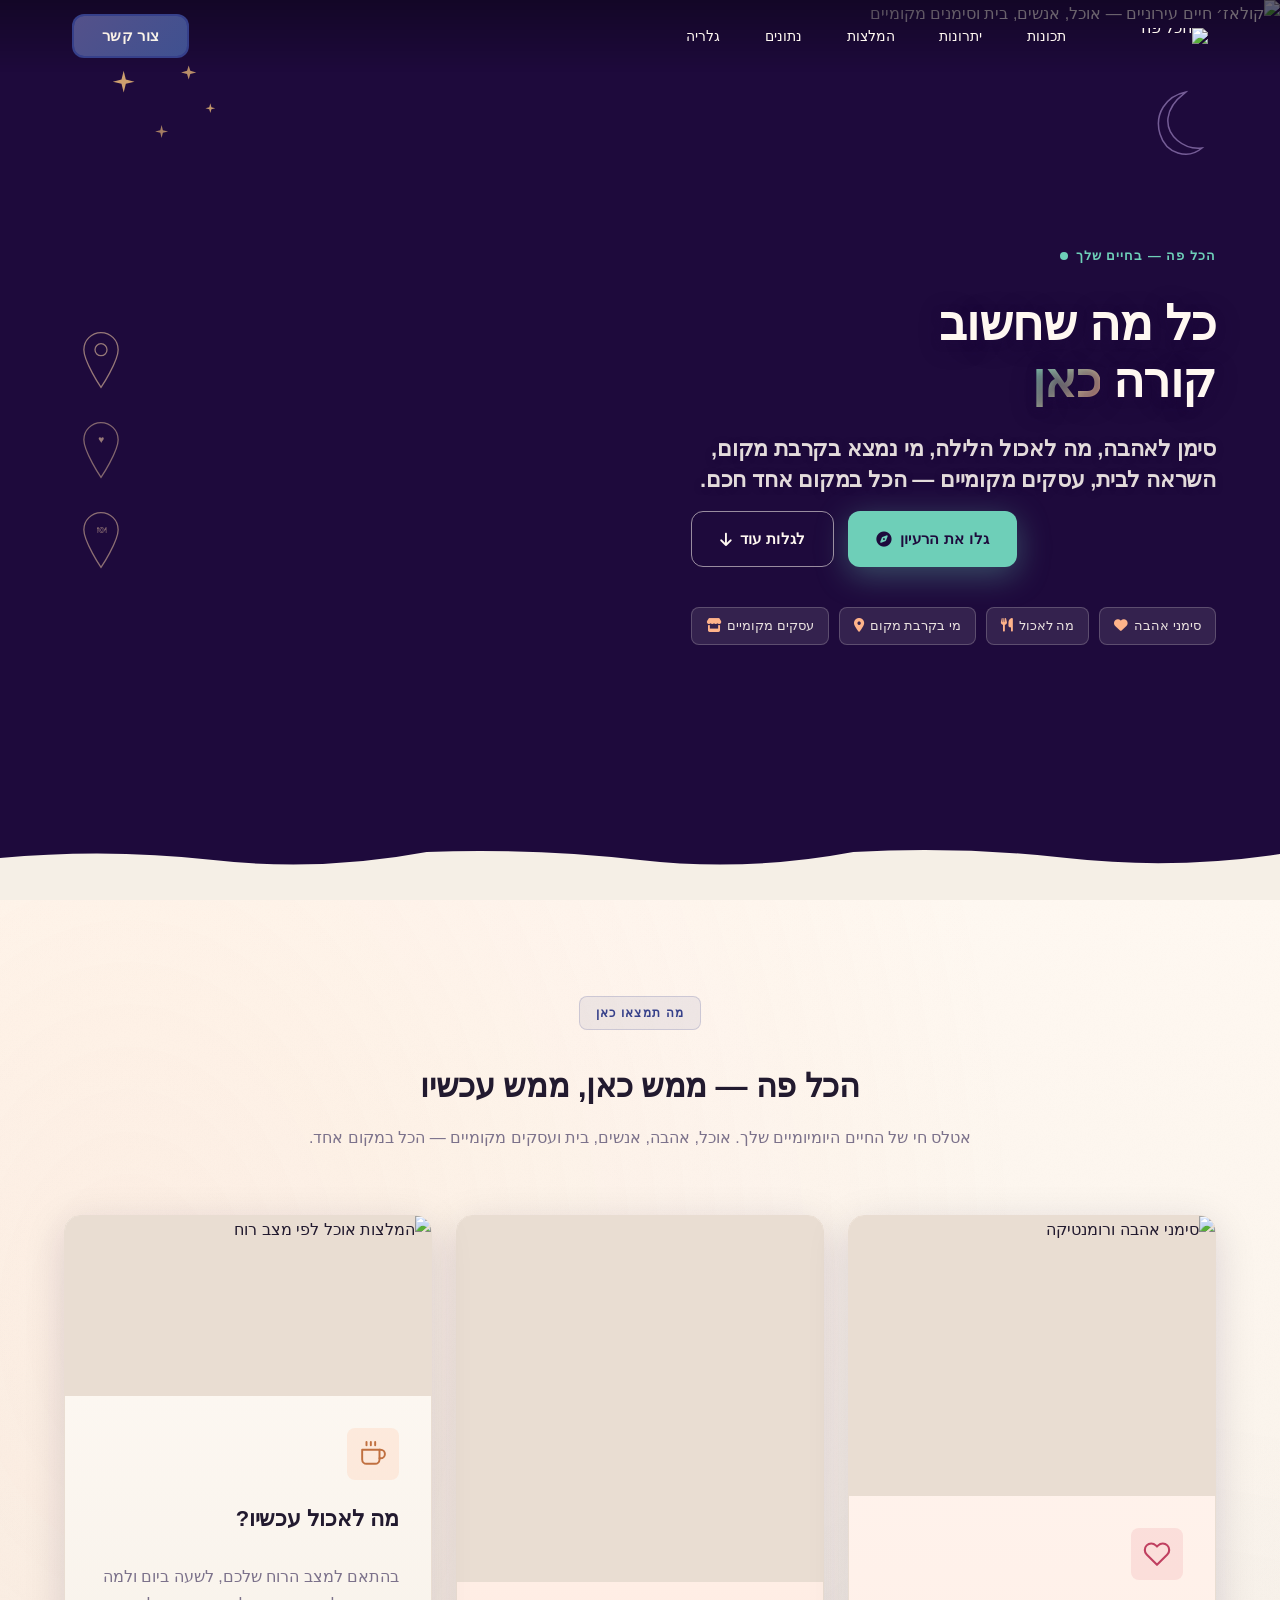
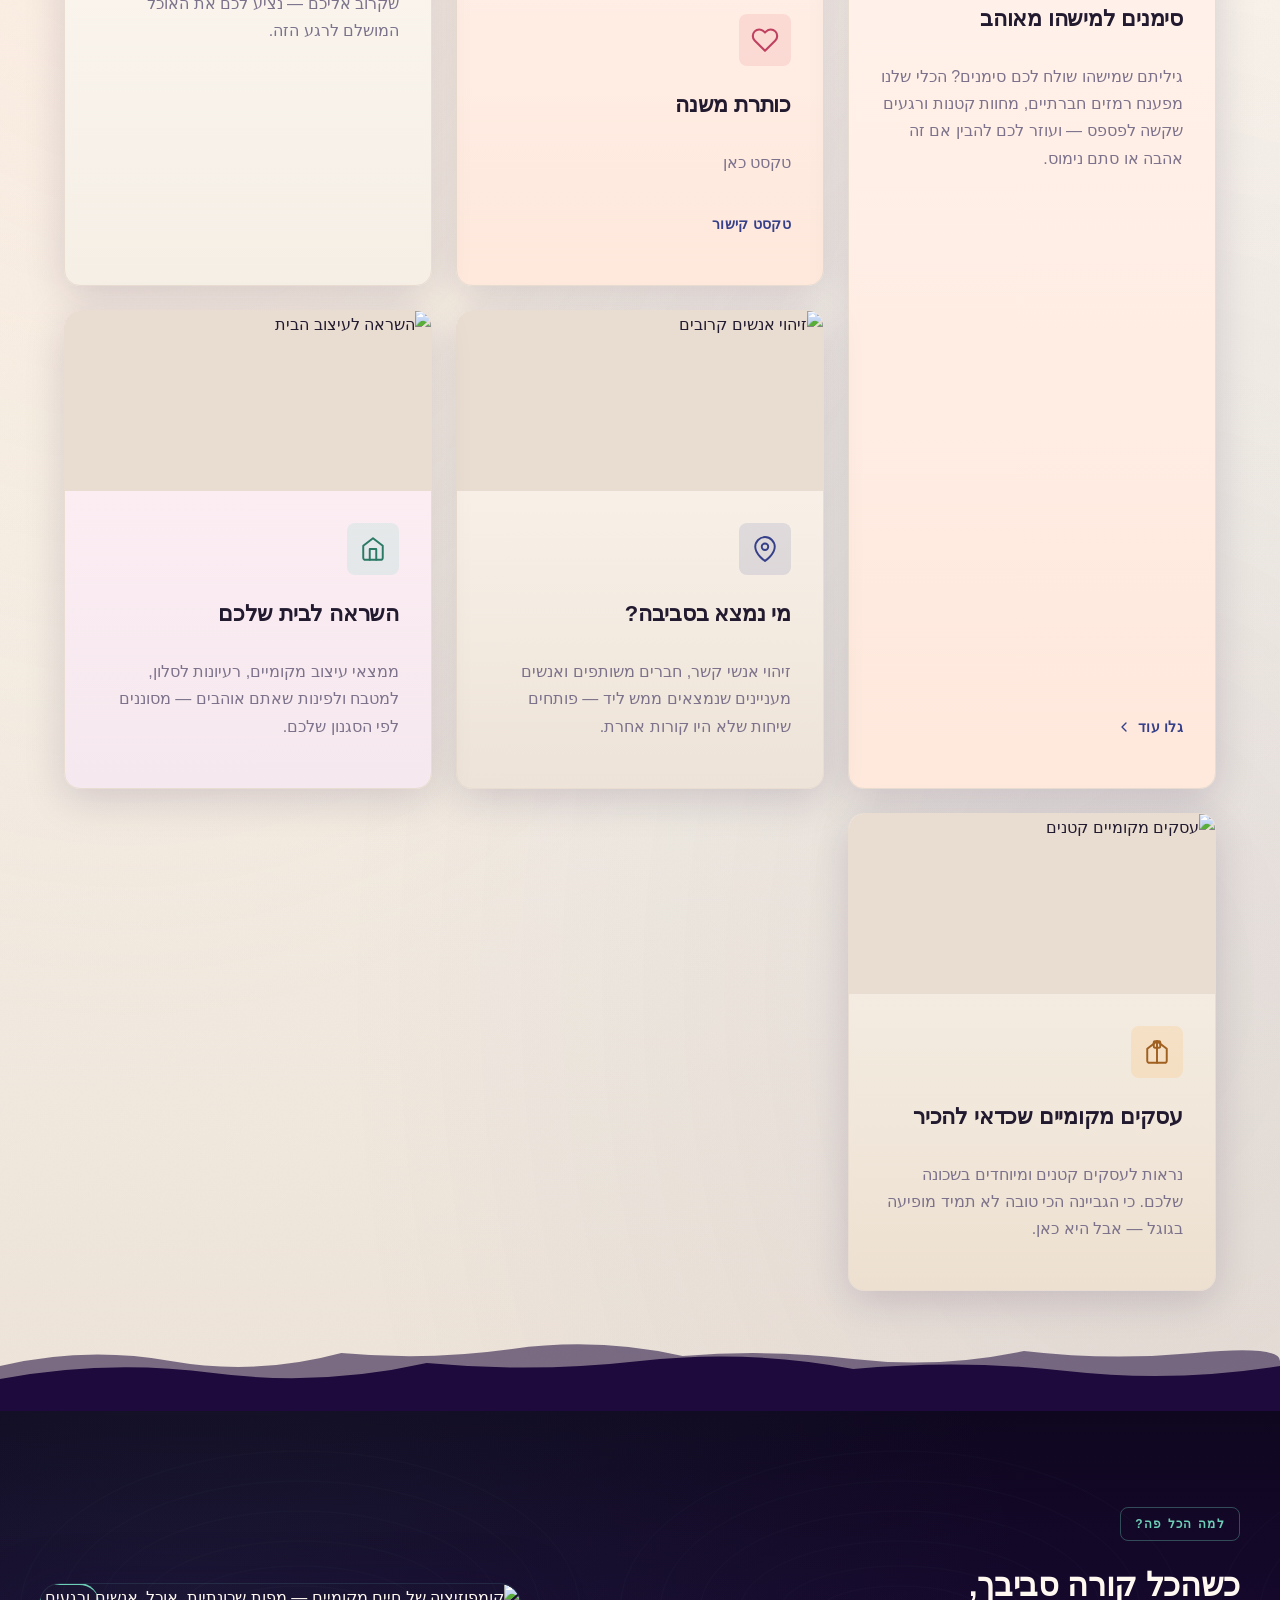
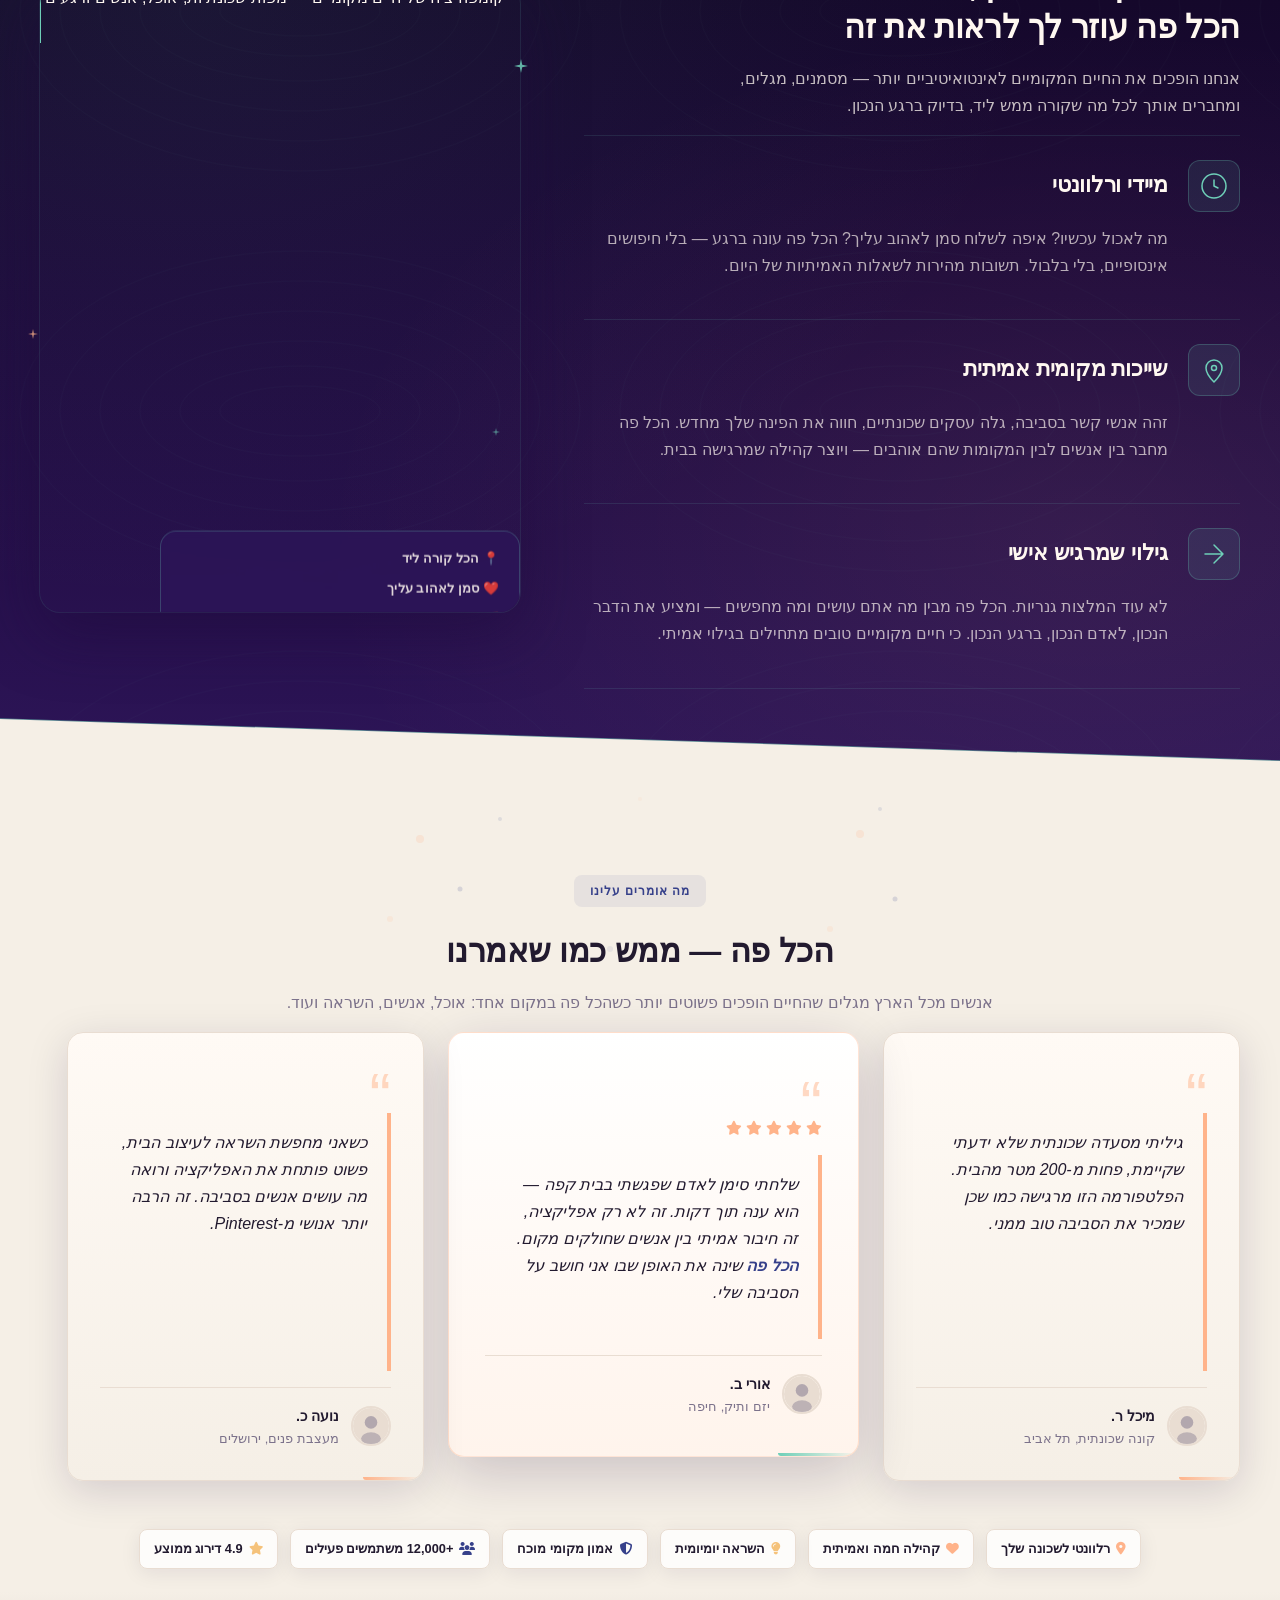
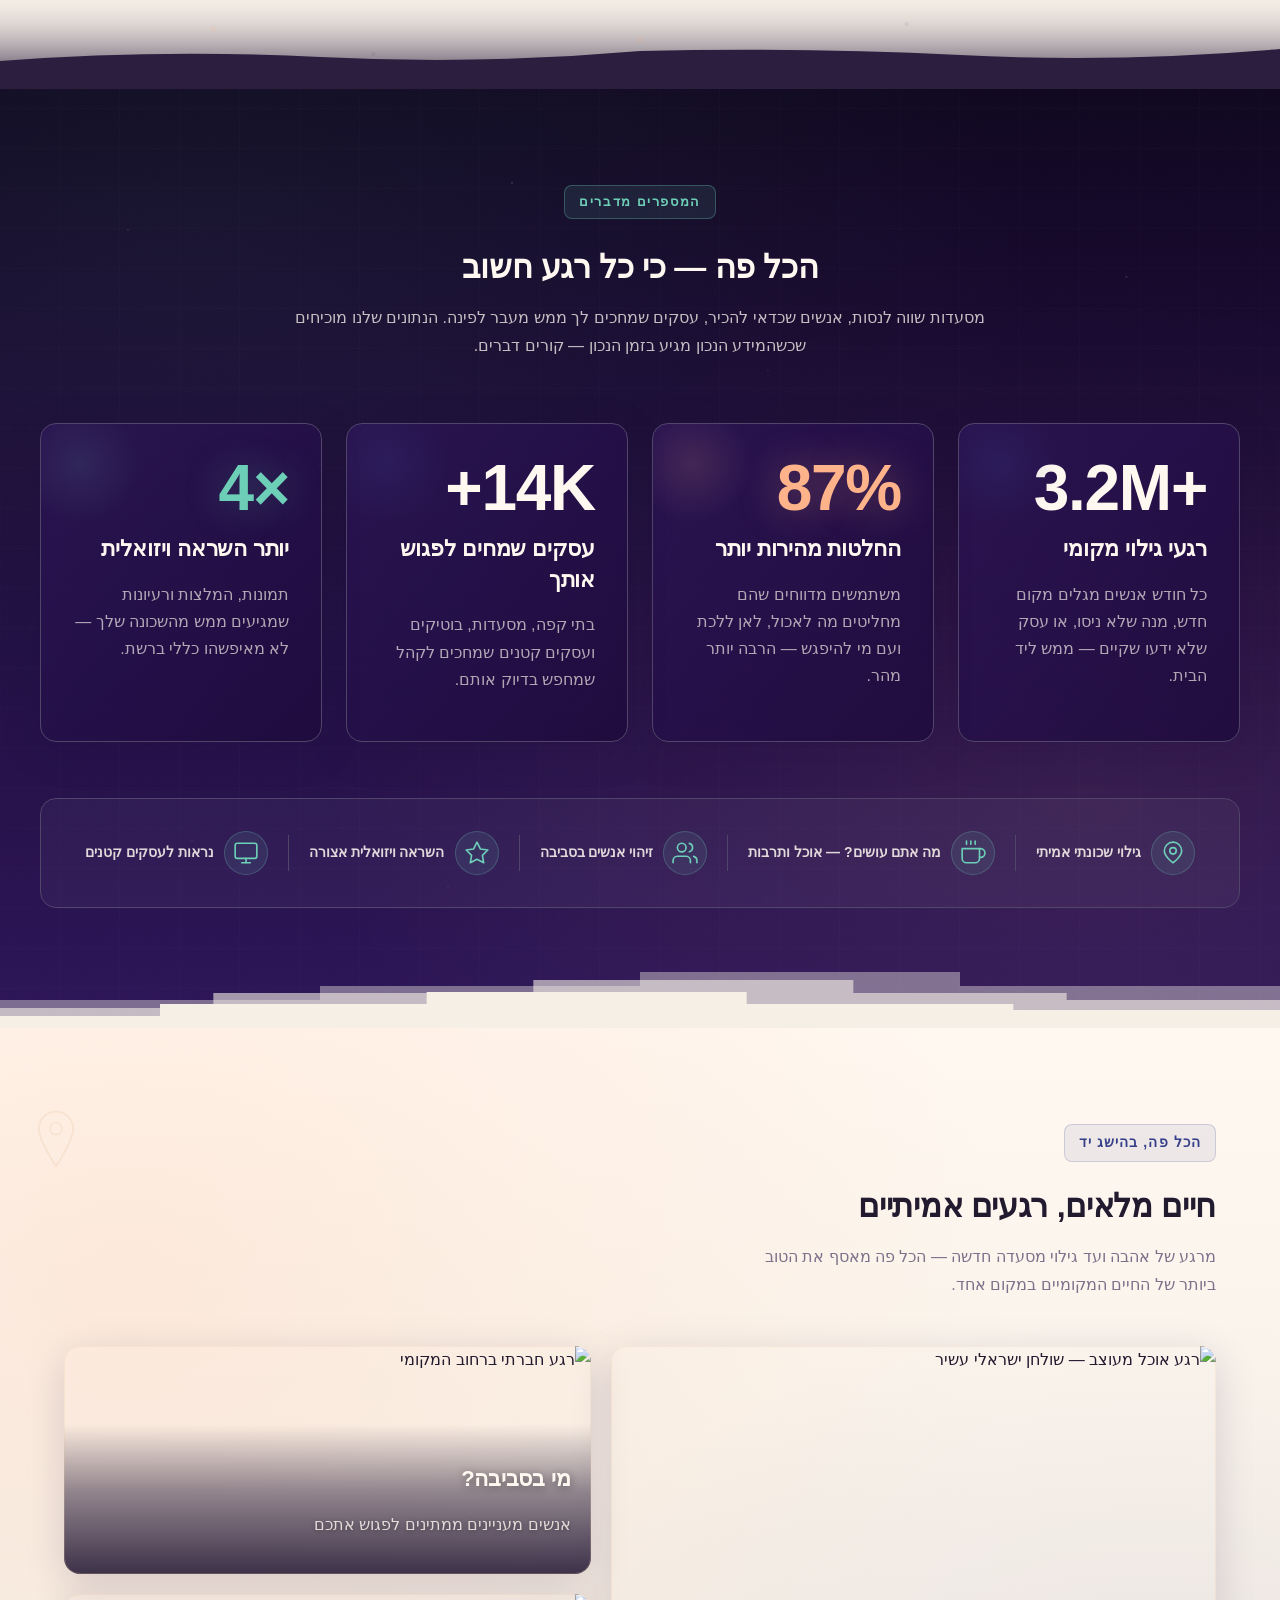
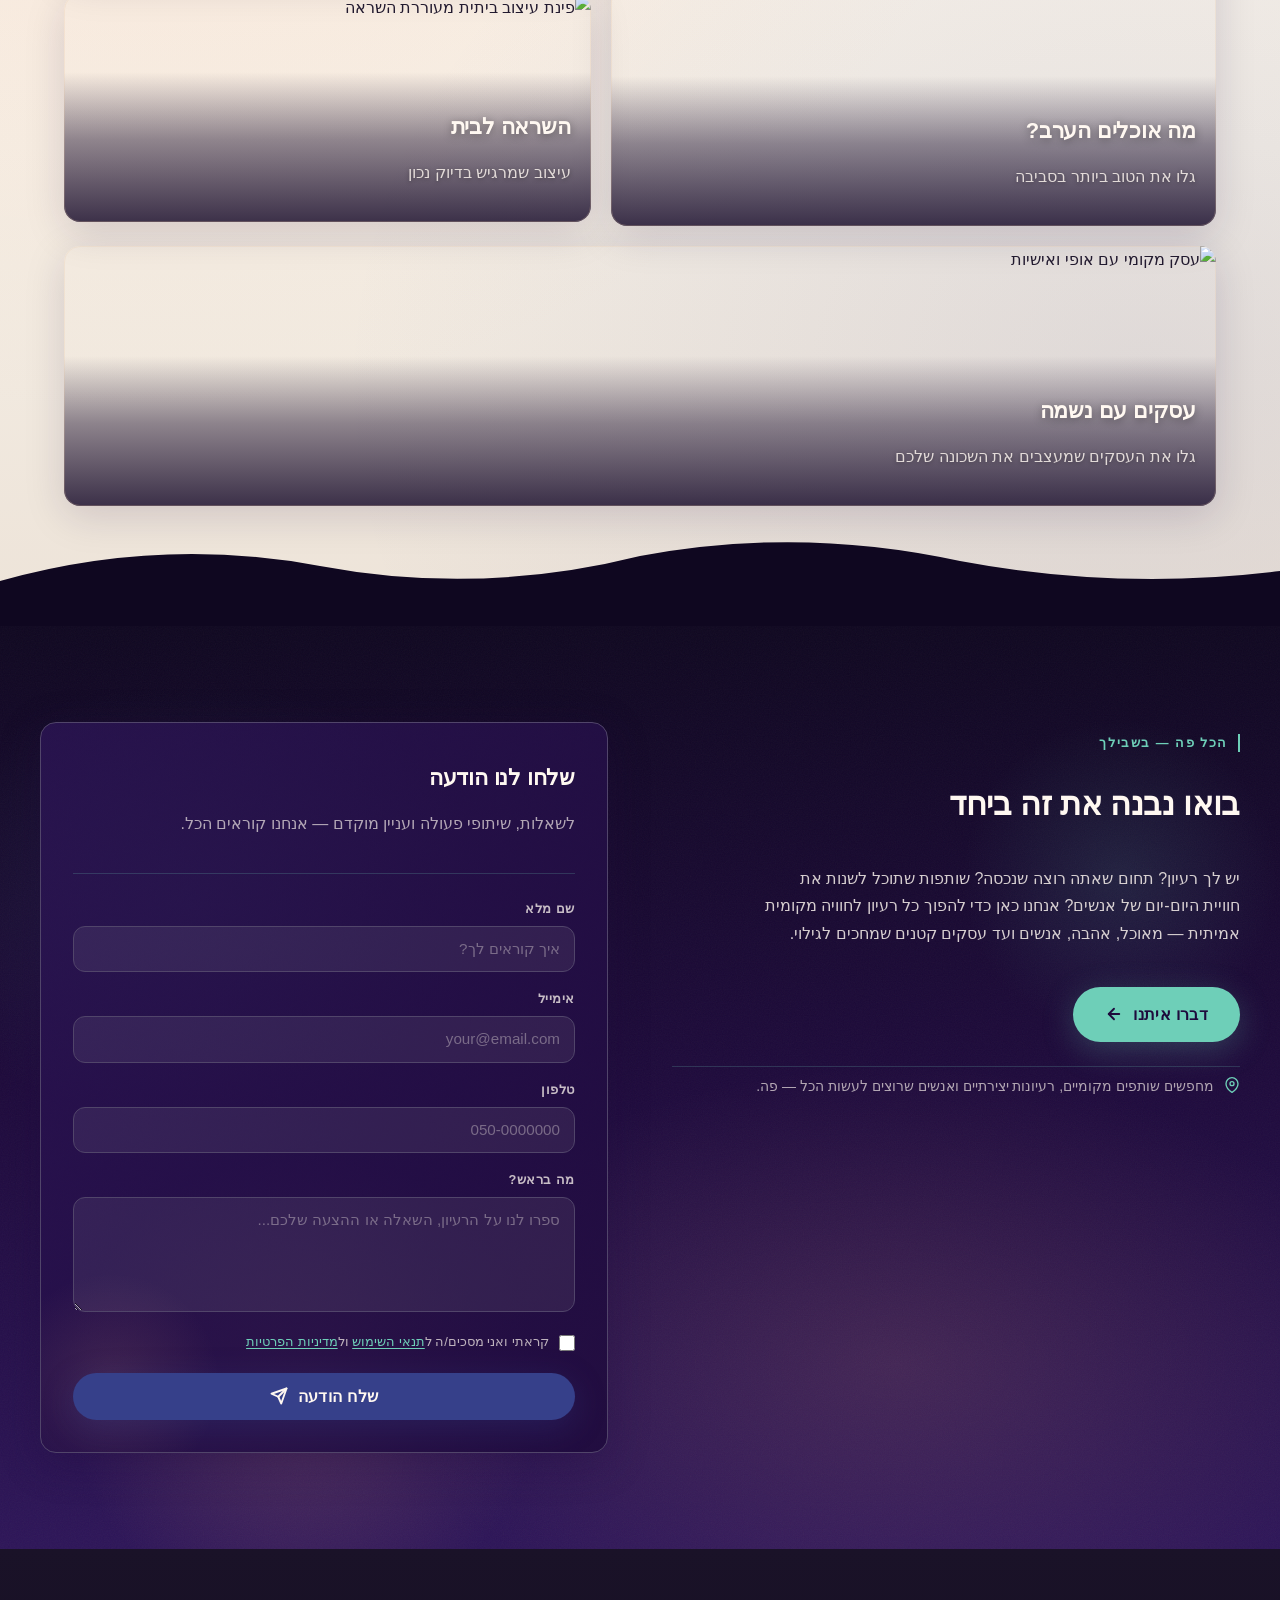
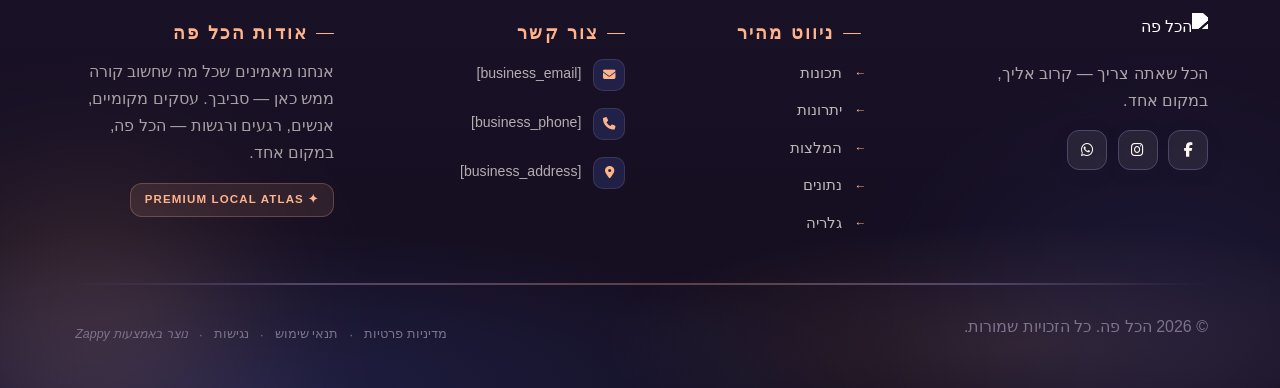
==== commit 65f05796: "Background sync: Progressive GitHub Sync" ====
--- a/public/index.html
+++ b/public/index.html
@@ -1,4 +1,4 @@
 <!doctype html><html dir="rtl" lang="he"><head><meta charset="UTF-8"><meta content="width=device-width,initial-scale=1" name="viewport"><meta content="index, follow" name="robots"><title>הכל פה — הכל פה</title><meta content="אתר להכל
 סימן למישהו מאוהב,מה לאכול,זיהוי אנשי קשר במקום וכ&#39;. אני רוצה שאתה תיצור עוד ותציע לי תוך כדי רעיונות" name="description"><meta content="הכל פה, אוכל?, מה אתם עושים?" name="keywords"><link href="/assets/favicon.ico" rel="icon" type="image/x-icon"><link href="/assets/favicon-16x16.png" rel="icon" type="image/png" sizes="16x16"><link href="/assets/favicon-32x32.png" rel="icon" type="image/png" sizes="32x32"><link href="/assets/favicon-48x48.png" rel="icon" type="image/png" sizes="48x48"><link href="/assets/favicon-192x192.png" rel="icon" type="image/png" sizes="192x192"><link href="/assets/favicon-512x512.png" rel="icon" type="image/png" sizes="512x512"><link href="/assets/apple-touch-icon.png" rel="apple-touch-icon"><script>!function(){"use strict";var t="3ecb9924-4bbe-4859-95a1-dbf3483f1b1d",e="https://api.zappy5.com/api/analytics/track",a=18e5,n=2592e6,o=!0,i=!0,r=!0;var s=function(){var e="zappy_visitor_"+t,a=null;try{if(a=localStorage.getItem(e)){var o=JSON.parse(a),i=Date.now();if(i-o.created<n)return o.lastSeen=i,localStorage.setItem(e,JSON.stringify(o)),o.id}}catch(t){console.warn("Zappy Analytics: LocalStorage not available")}var r="zv_"+Date.now()+"_"+Math.random().toString(36).substr(2,9);try{localStorage.setItem(e,JSON.stringify({id:r,created:Date.now(),lastSeen:Date.now()}))}catch(t){}return r}(),c=function(){var e="zappy_session_"+t,n=null;try{if(n=sessionStorage.getItem(e)){var o=JSON.parse(n),i=Date.now();if(i-o.timestamp<a)return o.timestamp=i,sessionStorage.setItem(e,JSON.stringify(o)),o.id}}catch(t){console.warn("Zappy Analytics: SessionStorage not available")}var r="zs_"+Date.now()+"_"+Math.random().toString(36).substr(2,9);try{sessionStorage.setItem(e,JSON.stringify({id:r,timestamp:Date.now()}))}catch(t){}return r}();function l(a,n){n=n||{};var o={website_id:t,event_type:a,page_path:window.location.pathname,referrer:document.referrer||"direct",visitor_id:s,session_id:c,metadata:n};if(navigator.sendBeacon){var i=new Blob([JSON.stringify(o)],{type:"application/json"});navigator.sendBeacon(e,i)}else fetch(e,{method:"POST",headers:{"Content-Type":"application/json"},body:JSON.stringify(o),keepalive:!0}).catch(function(t){console.warn("Zappy Analytics: Failed to track event",t)})}o&&l("pageview",{title:document.title,url:window.location.href}),i&&document.addEventListener("click",function(t){var e=t.target;if("BUTTON"===e.tagName||e.closest("button")){var a="BUTTON"===e.tagName?e:e.closest("button");l("click",{element:"button",text:a.textContent.trim().substring(0,100),id:a.id||null,class:a.className||null})}else if("A"===e.tagName||e.closest("a")){var n="A"===e.tagName?e:e.closest("a");l("navigation",{element:"link",text:n.textContent.trim().substring(0,100),href:n.href,external:n.hostname!==window.location.hostname})}},!0),r&&document.addEventListener("submit",function(t){var e=t.target;l("form_submit",{form_id:e.id||null,form_name:e.name||null,form_action:e.action||null,form_method:e.method||"GET"})},!0);var d=Date.now();window.addEventListener("beforeunload",function(){l("page_unload",{time_on_page:Math.floor((Date.now()-d)/1e3),page_path:window.location.pathname})}),window.zappyAnalytics={track:l,getVisitorId:function(){return s},getSessionId:function(){return c}}}()</script><meta content="הכל פה — הכל פה" property="og:title"><meta content="אתר להכל
 סימן למישהו מאוהב,מה לאכול,זיהוי אנשי קשר במקום וכ&#39;. אני רוצה שאתה תיצור עוד ותציע לי תוך כדי רעיונות" property="og:description"><meta content="summary_large_image" name="twitter:card"><meta content="הכל פה — הכל פה" name="twitter:title"><meta content="אתר להכל
-סימן למישהו מאוהב,מה לאכול,זיהוי אנשי קשר במקום וכ&#39;. אני רוצה שאתה תיצור עוד ותציע לי תוך כדי רעיונות" name="twitter:description"><meta content="website" property="og:type"><meta content="he_IL" property="og:locale"><link href="https://cdnjs.cloudflare.com/ajax/libs/font-awesome/6.4.0/css/all.min.css" rel="stylesheet"><link href="/assets/favicon.ico" rel="icon" type="image/x-icon"><link href="/assets/favicon-16x16.png" rel="icon" type="image/png" sizes="16x16"><link href="/assets/favicon-32x32.png" rel="icon" type="image/png" sizes="32x32"><link href="/assets/favicon-48x48.png" rel="icon" type="image/png" sizes="48x48"><link href="/assets/favicon-192x192.png" rel="icon" type="image/png" sizes="192x192"><link href="/assets/favicon-512x512.png" rel="icon" type="image/png" sizes="512x512"><link href="/assets/apple-touch-icon.png" rel="apple-touch-icon"><link href="https://cdn.jsdelivr.net/npm/vanilla-cookieconsent@3/dist/cookieconsent.css" rel="stylesheet"><script src="https://cdn.jsdelivr.net/npm/vanilla-cookieconsent@3/dist/cookieconsent.umd.js"></script><script src="https://cdn.jsdelivr.net/gh/mickidum/acc_toolbar/acctoolbar/acctoolbar.min.js"></script><link href="/styles.css" rel="stylesheet"><style id="zappy-dropdown-submenu-styles">#navMenu li:has(.sub-menu),.nav-menu li:has(.sub-menu),.navbar li:has(.sub-menu),nav li:has(.sub-menu){position:relative}#navMenu .sub-menu,.nav-menu .sub-menu,.navbar .sub-menu,nav .sub-menu{display:block!important;position:absolute!important;top:100%;left:0;min-width:220px;background:#fff;border-radius:8px;box-shadow:0 8px 25px rgba(0,0,0,.15);padding:8px 0;opacity:0;visibility:hidden;transform:translateY(10px);transition:all .3s ease;z-index:1000;list-style:none;pointer-events:none}#navMenu li:hover>.sub-menu,.nav-menu li:hover>.sub-menu,.navbar li:hover>.sub-menu,nav li:hover>.sub-menu{opacity:1!important;visibility:visible!important;transform:translateY(0)!important;pointer-events:auto!important}.sub-menu li{list-style:none;margin:0;padding:0}.sub-menu a{display:block!important;padding:10px 16px!important;color:var(--text-dark,#333)!important;font-weight:500;text-decoration:none;white-space:nowrap;transition:background-color .2s}.sub-menu .zappy-nav-child>a{padding-left:28px!important;font-size:.9em!important;opacity:.85!important}[dir=rtl] .sub-menu .zappy-nav-child>a,html[lang=ar] .sub-menu .zappy-nav-child>a,html[lang=he] .sub-menu .zappy-nav-child>a{padding-left:10px!important;padding-right:28px!important}.sub-menu .zappy-nav-parent>a{font-weight:600!important}.sub-menu a:hover{background-color:#f5f5f5}[dir=rtl] .nav-menu .sub-menu,[dir=rtl] .navbar .sub-menu,[dir=rtl] nav .sub-menu,html[lang=ar] .nav-menu .sub-menu,html[lang=ar] .navbar .sub-menu,html[lang=ar] nav .sub-menu,html[lang=he] .nav-menu .sub-menu,html[lang=he] .navbar .sub-menu,html[lang=he] nav .sub-menu{left:auto!important;right:0!important}.sub-menu:empty,.sub-menu:not(:has(li)):not(:has(> a)),.sub-menu:not(:has(li:not(.zappy-hidden-menu-item))):not(:has(> a)){display:none!important;opacity:0!important;visibility:hidden!important;pointer-events:none!important}li:has(.menu-group-title):hover>.sub-menu{opacity:1!important;visibility:visible!important;transform:translateY(0)!important;pointer-events:auto!important}#navMenu>li>.menu-group-title,.nav-menu>li>.menu-group-title{display:inline-block;padding:.5rem 1rem;cursor:default;user-select:none}@media (max-width:768px){#navMenu .sub-menu,.nav-menu .sub-menu,.navbar .sub-menu,nav .sub-menu{position:static!important;transform:none!important;box-shadow:none!important;background:0 0!important;max-height:0;overflow:hidden;opacity:0;visibility:hidden;transition:max-height .3s ease,opacity .3s ease;padding:0!important;border-radius:0!important}#navMenu .sub-menu.mobile-expanded,.nav-menu .sub-menu.mobile-expanded,.navbar .sub-menu.mobile-expanded{max-height:none!important;overflow-y:visible!important;opacity:1!important;visibility:visible!important;padding:8px 0 8px 16px!important}[dir=rtl] .sub-menu.mobile-expanded,html[lang=he] .sub-menu.mobile-expanded{padding:8px 16px 8px 0!important}#navMenu li:hover>.sub-menu,.nav-menu li:hover>.sub-menu,.navbar li:hover>.sub-menu,nav li:hover>.sub-menu{opacity:0;visibility:hidden;pointer-events:none}#navMenu li>.sub-menu.mobile-expanded,.nav-menu li>.sub-menu.mobile-expanded,.navbar li>.sub-menu.mobile-expanded,nav li>.sub-menu.mobile-expanded{opacity:1!important;visibility:visible!important;pointer-events:auto!important}#navMenu li:has(.sub-menu),.nav-menu li:has(.sub-menu),.navbar li:has(.sub-menu),nav li:has(.sub-menu){display:flex!important;flex-wrap:wrap!important;align-items:center!important;position:relative!important;min-height:44px!important}#navMenu li:has(.sub-menu)>a,.nav-menu li:has(.sub-menu)>a,.navbar li:has(.sub-menu)>a,nav li:has(.sub-menu)>a{flex:1!important;min-width:0!important}#navMenu li:has(.sub-menu)>.menu-group-title,.nav-menu li:has(.sub-menu)>.menu-group-title,.navbar li:has(.sub-menu)>.menu-group-title,nav li:has(.sub-menu)>.menu-group-title{flex:1!important;min-width:0!important;padding:0!important;line-height:inherit!important}#navMenu li:has(.sub-menu)>.sub-menu,.nav-menu li:has(.sub-menu)>.sub-menu,.navbar li:has(.sub-menu)>.sub-menu,nav li:has(.sub-menu)>.sub-menu{flex-basis:100%!important;width:100%!important}#navMenu li:has(.sub-menu)>a [class*=arrow],#navMenu li:has(.sub-menu)>a [class*=chevron],.nav-menu li:has(.sub-menu)>a .fa-angle-down,.nav-menu li:has(.sub-menu)>a .fa-chevron-down,.nav-menu li:has(.sub-menu)>a [class*=arrow],.nav-menu li:has(.sub-menu)>a [class*=chevron],nav li:has(.sub-menu)>a [class*=arrow],nav li:has(.sub-menu)>a [class*=chevron]{display:none!important;visibility:hidden!important}.mobile-submenu-toggle{display:flex!important;align-items:center!important;justify-content:center!important;width:44px!important;height:auto!important;background:0 0!important;border:none!important;cursor:pointer!important;color:var(--text-dark)!important;position:static!important;flex-shrink:0!important;align-self:stretch!important;z-index:2!important;padding:0!important;margin:0!important}.mobile-submenu-toggle::after{content:''!important;width:0!important;height:0!important;border-left:6px solid transparent!important;border-right:6px solid transparent!important;border-top:7px solid currentColor!important;transition:transform .3s ease!important}.mobile-submenu-toggle.expanded::after{transform:rotate(180deg)!important}.sub-menu a{padding:10px 0!important;display:block!important;color:var(--text-dark)!important;white-space:normal!important}.sub-menu .zappy-nav-child>a{padding-left:28px!important;font-size:.9em!important;opacity:.85!important}[dir=rtl] .sub-menu .zappy-nav-child>a,html[lang=ar] .sub-menu .zappy-nav-child>a,html[lang=he] .sub-menu .zappy-nav-child>a{padding-left:0!important;padding-right:28px!important}.sub-menu .zappy-nav-parent>a{font-weight:600!important}#navMenu.active,.nav-menu.active{max-width:100vw!important;overflow-x:hidden!important;box-sizing:border-box!important}.navbar .sub-menu li a,.zappy-products-dropdown .sub-menu a,nav.navbar .sub-menu li a{color:var(--text-dark)!important}}@media (min-width:769px){.mobile-submenu-toggle{display:none!important}}</style><style id="zappy-widget-visibility">#mic-access-tool-box,#mic-access-tool-general-button,#mic-init-access-tool #mic-access-tool-box,#mic-init-access-tool #mic-access-tool-general-button,#mic-init-access-tool .mic-access-tool-general-button,._access-icon,._access-menu,.mic-access-tool-box,.mic-access-tool-general-button,div[id*=mic-access-tool-box]{display:none!important;visibility:hidden!important;opacity:0!important;pointer-events:none!important}</style></head><body><nav class="navbar" dir="rtl"><button class="mobile-toggle" aria-label="Menu" id="mobileToggle"><svg viewBox="0 0 24 24" fill="none" height="24" width="24" class="hamburger-icon"><path d="M3 12h18M3 6h18M3 18h18" stroke="currentColor" stroke-width="2" stroke-linecap="round"></path></svg> <svg viewBox="0 0 24 24" fill="none" height="24" width="24" class="close-icon" style="display:none"><path d="M18 6L6 18M6 6l12 12" stroke="currentColor" stroke-width="2" stroke-linecap="round"></path></svg></button> <button class="phone-header-btn" aria-label="Call" data-phone="[business_phone]"><svg viewBox="0 0 24 24" fill="currentColor" height="20" width="20"><path d="M22 16.92v3a2 2 0 0 1-2.18 2 19.79 19.79 0 0 1-8.63-3.07 19.5 19.5 0 0 1-6-6 19.79 19.79 0 0 1-3.07-8.67A2 2 0 0 1 4.11 2h3a2 2 0 0 1 2 1.72 12.84 12.84 0 0 0 .7 2.81 2 2 0 0 1-.45 2.11L8.09 9.91a16 16 0 0 0 6 6l1.27-1.27a2 2 0 0 1 2.11-.45 12.84 12.84 0 0 0 2.81.7A2 2 0 0 1 22 16.92z"></path></svg></button><div class="nav-container"><div class="nav-right-group"><div class="nav-brand"><a href="/" class="logo-link"><img alt="הכל פה" src="/assets/general-logo.webp" class="logo"></a></div><ul class="nav-menu" id="navMenu"><li><a href="#features">תכונות</a></li><li><a href="#benefits">יתרונות</a></li><li><a href="#testimonials">המלצות</a></li><li><a href="#stats">נתונים</a></li><li><a href="#gallery">גלריה</a></li></ul></div><div class="nav-cta-container"><a href="#cta" class="nav-cta-btn">צור קשר</a></div></div></nav><script>window.addEventListener("load",function(){const e=document.querySelector(".navbar, nav, header");if(!e)return void console.log("[Navbar] Navbar element not found");let t=document.getElementById("mobileToggle")||document.querySelector(".mobile-toggle")||document.querySelector(".hamburger")||document.querySelector(".hamburger-menu")||document.querySelector(".menu-toggle")||document.querySelector(".burger-menu")||document.querySelector('[aria-label="Menu"]')||document.querySelector('[aria-label="תפריט"]');const o=document.querySelector(".phone-header-btn"),n=window.getComputedStyle(e);let r=n.backgroundColor;if(console.log("[Navbar] Initial navbar background:",r),"transparent"===r||"rgba(0, 0, 0, 0)"===r||r.startsWith("rgba")&&r.includes(", 0)")){const e=n.backgroundImage;if(e&&"none"!==e)console.log("[Navbar] Navbar has background image/gradient, using dark text"),r="rgb(240, 240, 240)";else{const e=window.getComputedStyle(document.body).backgroundColor;console.log("[Navbar] Navbar transparent, using body background:",e),r=e}}const i=r.match(/\d+/g);if(i&&i.length>=3){const e=(.299*parseInt(i[0])+.587*parseInt(i[1])+.114*parseInt(i[2]))/255;console.log("[Navbar] Mobile button colors preserved from Claude CSS (luminance:",e.toFixed(2)+")");const n=document.createElement("style");n.id="zappy-mobile-nav-fix";document.documentElement.lang;document.documentElement.dir,n.textContent='\n        /* Hide mobile buttons on desktop, show only on mobile */\n        @media (min-width: 769px) {\n          .mobile-toggle,\n          .phone-header-btn {\n            display: none !important;\n          }\n        }\n        \n        /* Show and position mobile buttons correctly on mobile */\n        @media (max-width: 768px) {\n          .mobile-toggle,\n          .phone-header-btn {\n            position: absolute !important;\n            top: 50% !important;\n            transform: translateY(-50%) !important;\n            z-index: 1001 !important;\n            display: flex !important;\n            align-items: center !important;\n            justify-content: center !important;\n            width: 36px !important;\n            height: 36px !important;\n            border-radius: 50% !important;\n            border: none !important;\n            cursor: pointer !important;\n            padding: 6px !important;\n            background: none !important;\n            color: var(--nav-text, var(--text-dark)) !important;\n          }\n          \n          /* LTR positioning (default): hamburger LEFT, phone RIGHT */\n          html:not([dir="rtl"]):not([lang="he"]):not([lang="ar"]) .mobile-toggle,\n          html[dir="ltr"] .mobile-toggle {\n            left: 12px !important;\n            right: auto !important;\n          }\n          html:not([dir="rtl"]):not([lang="he"]):not([lang="ar"]) .phone-header-btn,\n          html[dir="ltr"] .phone-header-btn {\n            right: 12px !important;\n            left: auto !important;\n          }\n          \n          /* RTL positioning: hamburger RIGHT, phone LEFT */\n          html[dir="rtl"] .mobile-toggle,\n          html[lang="he"] .mobile-toggle,\n          html[lang="ar"] .mobile-toggle {\n            right: 12px !important;\n            left: auto !important;\n          }\n          html[dir="rtl"] .phone-header-btn,\n          html[lang="he"] .phone-header-btn,\n          html[lang="ar"] .phone-header-btn {\n            left: 12px !important;\n            right: auto !important;\n          }\n          \n          /* CRITICAL: Ensure nav-container has min-height on mobile */\n          /* All children are positioned absolutely/fixed on mobile, so height:auto collapses to 0 */\n          .nav-container {\n            min-height: 70px !important;\n            position: relative !important;\n          }\n          \n          /* Ensure SVG icons are properly sized and inherit color */\n          .mobile-toggle svg,\n          .phone-header-btn svg {\n            width: 24px !important;\n            height: 24px !important;\n            /* Don\'t force display - let JavaScript control hamburger/close toggle */\n          }\n          \n          /* Reset nav-cta-container on mobile - remove desktop box-shadow/padding */\n          /* that creates a visible ghost box when CTA button is hidden */\n          .nav-cta-container {\n            box-shadow: none !important;\n            padding: 0 !important;\n          }\n          \n          /* Hide nav-cta-container entirely on mobile when there\'s no lang-switcher */\n          /* (only the CTA button is inside, and it\'s hidden on mobile) */\n          .nav-cta-container:not(:has(.lang-switcher)) {\n            display: none !important;\n          }\n          \n          /* CRITICAL: Prevent hero image fade gradient from bleeding over headline text */\n          /* The .image-fade-gradient has bottom: -30px (extends below parent) */\n          /* On mobile stacked layout, this overlaps the h1 text below the image */\n          .hero-image-column {\n            overflow: hidden !important;\n          }\n          .image-fade-gradient {\n            bottom: 0 !important;\n          }\n          \n          /* Hide desktop language switcher on mobile - hamburger menu handles it */\n          /* High specificity to override stored CSS */\n          .lang-switcher,\n          .nav-cta-container .lang-switcher,\n          .nav-container .lang-switcher,\n          .navbar .lang-switcher,\n          .navbar .nav-cta-container .lang-switcher {\n            display: none !important;\n          }\n        }\n      ';const r=document.getElementById("zappy-mobile-nav-fix");r&&r.remove(),document.head.appendChild(n),console.log("[Navbar] Critical CSS injected for mobile nav positioning");const l=window.innerWidth<=768;if(t){const e=t.querySelector(".hamburger-icon"),o=t.querySelector(".close-icon");e&&(e.style.setProperty("width","24px","important"),e.style.setProperty("height","24px","important"),e.style.setProperty("display","block","important")),o&&(o.style.setProperty("width","24px","important"),o.style.setProperty("height","24px","important"),o.style.setProperty("display","none","important")),l?(t.style.setProperty("position","absolute","important"),t.style.setProperty("top","50%","important"),t.style.setProperty("transform","translateY(-50%)","important"),t.style.setProperty("z-index","1001","important"),t.style.removeProperty("left"),t.style.removeProperty("right"),console.log("[Navbar] Mobile toggle positioning applied (mobile viewport)")):(t.style.removeProperty("position"),t.style.removeProperty("top"),t.style.removeProperty("transform"),t.style.removeProperty("z-index"),t.style.removeProperty("left"),t.style.removeProperty("right"),console.log("[Navbar] Desktop viewport - cleared mobile toggle inline positioning"))}if(o){const e=o.querySelector("svg");e&&(e.style.width="24px",e.style.height="24px",e.setAttribute("width","24"),e.setAttribute("height","24")),l?(o.style.setProperty("position","absolute","important"),o.style.setProperty("top","50%","important"),o.style.setProperty("transform","translateY(-50%)","important"),o.style.setProperty("z-index","1001","important"),o.style.removeProperty("left"),o.style.removeProperty("right"),console.log("[Navbar] Phone button positioning applied (mobile viewport)")):(o.style.removeProperty("position"),o.style.removeProperty("top"),o.style.removeProperty("transform"),o.style.removeProperty("z-index"),o.style.removeProperty("left"),o.style.removeProperty("right"),console.log("[Navbar] Desktop viewport - cleared phone button inline positioning"))}}else console.log("[Navbar] Could not parse background color:",r);t=document.getElementById("mobileToggle")||document.querySelector(".mobile-toggle")||document.querySelector(".hamburger")||document.querySelector(".hamburger-menu")||document.querySelector(".menu-toggle")||document.querySelector(".burger-menu")||document.querySelector('[aria-label="Menu"]')||document.querySelector('[aria-label="תפריט"]');const l=document.getElementById("navMenu")||document.querySelector(".nav-menu")||document.querySelector(".nav-links")||document.querySelector("nav ul:not(.submenu)");if(!t||!l)return void console.log("[Navbar] Mobile toggle or menu not found:",{toggle:!!t,menu:!!l});l.id||(l.id="navMenu"),console.log("[Navbar] Initializing mobile menu...");const a=t.cloneNode(!0);t.parentNode.replaceChild(a,t),a.addEventListener("click",function(e){e.preventDefault(),e.stopPropagation();const t=this.querySelector(".hamburger-icon"),o=this.querySelector(".close-icon");l.classList.contains("active")?(l.classList.remove("active"),t&&t.style.setProperty("display","block","important"),o&&o.style.setProperty("display","none","important"),document.body.style.overflow="",console.log("[Navbar] Menu closed")):(l.classList.add("active"),t&&t.style.setProperty("display","none","important"),o&&o.style.setProperty("display","block","important"),document.body.style.overflow="hidden",console.log("[Navbar] Menu opened"))}),l.querySelectorAll("a").forEach(function(e){e.addEventListener("click",function(){if("#"===this.getAttribute("href"))return;const e=a.querySelector(".hamburger-icon"),t=a.querySelector(".close-icon");l.classList.remove("active"),e&&e.style.setProperty("display","block","important"),t&&t.style.setProperty("display","none","important"),document.body.style.overflow="",console.log("[Navbar] Menu closed (link clicked)")})});var s=l.querySelectorAll(".dropdown-toggle");s.forEach(function(e){e.addEventListener("click",function(e){e.preventDefault(),e.stopPropagation();var t=this.closest(".nav-dropdown");t&&(t.parentNode.querySelectorAll(".nav-dropdown.open").forEach(function(e){e!==t&&e.classList.remove("open")}),t.classList.toggle("open"),console.log("[Navbar] Dropdown toggled:",t.classList.contains("open")?"open":"closed"))})}),document.addEventListener("click",function(e){e.target.closest(".nav-dropdown")||document.querySelectorAll(".nav-dropdown.open").forEach(function(e){e.classList.remove("open")})}),console.log("[Navbar] Dropdown handlers initialized for "+s.length+" dropdowns"),o&&o.addEventListener("click",function(){const e=document.querySelectorAll('a[href^="tel:"]'),t=e.length>0?e[0].getAttribute("href").replace("tel:",""):"[business_phone]";window.location.href="tel:"+t,console.log("[Navbar] Phone button clicked")}),console.log("[Navbar] Mobile menu initialized successfully");const p=function(){const e=document.querySelector(".whatsapp-float");e&&(window.innerWidth>=769?(e.style.setProperty("display","none","important"),e.style.setProperty("visibility","hidden","important"),e.style.setProperty("opacity","0","important"),e.style.setProperty("pointer-events","none","important"),console.log("[WhatsApp] Button hidden on desktop")):(e.style.removeProperty("display"),e.style.removeProperty("visibility"),e.style.removeProperty("opacity"),e.style.removeProperty("pointer-events"),console.log("[WhatsApp] Button visible on mobile")))};let c;p(),window.addEventListener("resize",function(){clearTimeout(c),c=setTimeout(p,100)})})</script><main><section class="index-hero-section" data-layout-spec="בית-hero" dir="rtl" id="hero" data-hero-type="fullscreen-scrim"><div class="index-hero-bg-wrap" aria-hidden="true"><img alt="קולאז׳ חיים עירוניים — אוכל, אנשים, בית וסימנים מקומיים" src="/assets/site-index-hero-image-1.webp" data-context="Cinematic full-bleed collage of modern Israeli urban life: a vibrant city street at dusk with warm peach and indigo tones, showing a couple exchanging a note, street food vendors, people on phones discovering nearby locations, a cozy apartment window with home decor, and subtle map pin overlays — all blended into one rich, atmospheric realistic scene with a midnight plum-to-indigo color cast and warm peach highlights" data-placeholder="index-hero-image-1" height="700" width="1200" class="index-hero-bg-img" data-hero-bg="true"></div><div class="index-hero-grain" aria-hidden="true"></div><div class="index-hero-scrim" aria-hidden="true"></div><svg viewBox="0 0 80 80" xmlns="http://www.w3.org/2000/svg" aria-hidden="true" fill="none" data-no-icon-edit="true" class="index-hero-deco index-hero-deco--moon"><path d="M50 12 C30 16, 18 34, 24 54 C30 74, 52 80, 66 68 C48 70, 30 56, 32 38 C34 22, 48 14, 50 12Z" fill="none" opacity="0.7" stroke="#C4A8E8" stroke-width="1.5"></path></svg> <svg viewBox="0 0 120 120" xmlns="http://www.w3.org/2000/svg" aria-hidden="true" fill="none" data-no-icon-edit="true" class="index-hero-deco index-hero-deco--stars"><path d="M20 10 L22 18 L30 20 L22 22 L20 30 L18 22 L10 20 L18 18Z" fill="#F5C27A" opacity="0.9"></path><path d="M80 5 L81.5 10 L87 11.5 L81.5 13 L80 18 L78.5 13 L73 11.5 L78.5 10Z" fill="#F5C27A" opacity="0.8"></path><path d="M55 60 L56.2 64.8 L61 66 L56.2 67.2 L55 72 L53.8 67.2 L49 66 L53.8 64.8Z" fill="#F5C27A" opacity="0.7"></path><path d="M100 40 L101 43.5 L104.5 44.5 L101 45.5 L100 49 L99 45.5 L95.5 44.5 L99 43.5Z" fill="#F5C27A" opacity="0.85"></path></svg><div class="index-hero-deco index-hero-deco--pins" aria-hidden="true"><svg viewBox="0 0 56 72" xmlns="http://www.w3.org/2000/svg" fill="none" class="index-hero-pin index-hero-pin--1"><path d="M28 4C16.95 4 8 12.95 8 24C8 38 28 68 28 68C28 68 48 38 48 24C48 12.95 39.05 4 28 4Z" fill="none" opacity="0.6" stroke="#E8C4A0" stroke-width="1.5"></path><circle cx="28" cy="24" r="7" fill="none" opacity="0.6" stroke="#E8C4A0" stroke-width="1.5"></circle></svg> <svg viewBox="0 0 56 72" xmlns="http://www.w3.org/2000/svg" fill="none" class="index-hero-pin index-hero-pin--2"><path d="M28 4C16.95 4 8 12.95 8 24C8 38 28 68 28 68C28 68 48 38 48 24C48 12.95 39.05 4 28 4Z" fill="none" opacity="0.5" stroke="#E8C4A0" stroke-width="1.5"></path><text fill="#E8C4A0" font-size="12" opacity="0.6" text-anchor="middle" x="28" y="28">♥</text></svg> <svg viewBox="0 0 56 72" xmlns="http://www.w3.org/2000/svg" fill="none" class="index-hero-pin index-hero-pin--3"><path d="M28 4C16.95 4 8 12.95 8 24C8 38 28 68 28 68C28 68 48 38 48 24C48 12.95 39.05 4 28 4Z" fill="none" opacity="0.55" stroke="#E8C4A0" stroke-width="1.5"></path><text fill="#E8C4A0" font-size="11" opacity="0.6" text-anchor="middle" x="28" y="28">🍽</text></svg></div><div class="index-hero-container"><div class="index-hero-content"><div class="index-hero-eyebrow"><span class="index-hero-dot"></span> <span>הכל פה — בחיים שלך</span></div><h1 class="index-hero-h1">כל מה שחשוב<br>קורה <em>כאן</em></h1><h3 class="index-hero-subtitle">סימן לאהבה, מה לאכול הלילה, מי נמצא בקרבת מקום,<br class="index-hero-br">השראה לבית, עסקים מקומיים — הכל במקום אחד חכם.</h3><div class="index-hero-ctas"><a href="#contact" class="index-hero-btn-primary"><i class="fa-solid fa-compass" aria-hidden="true"></i> גלו את הרעיון </a><a href="#features" class="index-hero-btn-secondary"><i class="fa-solid fa-arrow-down" aria-hidden="true"></i> לגלות עוד</a></div><div class="index-hero-signals"><div class="index-hero-signal"><i class="fa-solid fa-heart" aria-hidden="true"></i> <span>סימני אהבה</span></div><div class="index-hero-signal"><i class="fa-solid fa-utensils" aria-hidden="true"></i> <span>מה לאכול</span></div><div class="index-hero-signal"><i class="fa-solid fa-location-dot" aria-hidden="true"></i> <span>מי בקרבת מקום</span></div><div class="index-hero-signal"><i class="fa-solid fa-store" aria-hidden="true"></i> <span>עסקים מקומיים</span></div></div></div></div><div class="index-hero-divider-wrapper"><svg viewBox="0 0 1440 90" xmlns="http://www.w3.org/2000/svg" aria-hidden="true" data-no-icon-edit="true" preserveAspectRatio="none"><path d="M0,90 L0,48 Q120,38 240,50 T480,42 Q600,38 720,50 T960,42 Q1080,36 1200,48 T1440,44 L1440,90 Z" fill="#F5EFE6"></path></svg></div></section><section class="index-features-section" data-layout-spec="בית-features" dir="rtl" id="features"><div class="index-features-grain" aria-hidden="true"></div><div class="index-features-container"><div class="index-features-intro"><span class="index-features-eyebrow">מה תמצאו כאן</span><h2 class="index-features-title">הכל פה — ממש כאן, ממש עכשיו</h2><p class="index-features-subtitle">אטלס חי של החיים היומיומיים שלך. אוכל, אהבה, אנשים, בית ועסקים מקומיים — הכל במקום אחד.</p></div><div class="index-features-mosaic"><article class="index-features-card index-features-card--blush index-features-card--large"><div class="index-features-card-img-wrap"><img alt="סימני אהבה ורומנטיקה" src="/assets/site-index-features-image-1.webp" data-context="Romantic love signal illustration: two people exchanging glances at a café, warm blush and ivory tones, editorial magazine style, symbolic heart motifs, soft grain texture, premium aesthetic" data-placeholder="index-features-image-1" height="400" width="600"></div><div class="index-features-card-body"><div class="index-features-icon-badge index-features-icon-badge--rose"><svg viewBox="0 0 24 24" xmlns="http://www.w3.org/2000/svg" aria-hidden="true" fill="none" height="28" width="28" stroke="currentColor" stroke-linecap="round" stroke-linejoin="round" stroke-width="1.8" data-element-type="icon" data-icon-type="svg"><path d="M20.84 4.61a5.5 5.5 0 0 0-7.78 0L12 5.67l-1.06-1.06a5.5 5.5 0 0 0-7.78 7.78l1.06 1.06L12 21.23l7.78-7.78 1.06-1.06a5.5 5.5 0 0 0 0-7.78z"></path></svg></div><h3 class="index-features-card-title">סימנים למישהו מאוהב</h3><p class="index-features-card-text">גיליתם שמישהו שולח לכם סימנים? הכלי שלנו מפענח רמזים חברתיים, מחוות קטנות ורגעים שקשה לפספס — ועוזר לכם להבין אם זה אהבה או סתם נימוס.</p><a href="#" class="index-features-card-link">גלו עוד <svg viewBox="0 0 24 24" xmlns="http://www.w3.org/2000/svg" aria-hidden="true" fill="none" height="16" width="16" stroke="currentColor" stroke-linecap="round" stroke-linejoin="round" stroke-width="2"><polyline points="15 18 9 12 15 6"></polyline></svg></a></div></article><article class="index-features-card index-features-card--ivory"><div class="index-features-card-img-wrap index-features-card-img-wrap--sm"><img alt="המלצות אוכל לפי מצב רוח" src="/assets/site-index-features-image-2.webp" data-context="Overhead flat-lay of a beautifully styled plate of food, warm ivory and terracotta tones, editorial food photography style, premium restaurant ambiance, symbolic fork and plate motifs" data-placeholder="index-features-image-2" height="280" width="400"></div><div class="index-features-card-body"><div class="index-features-icon-badge index-features-icon-badge--peach"><svg viewBox="0 0 24 24" xmlns="http://www.w3.org/2000/svg" aria-hidden="true" fill="none" height="26" width="26" stroke="currentColor" stroke-linecap="round" stroke-linejoin="round" stroke-width="1.8" data-element-type="icon" data-icon-type="svg"><path d="M18 8h1a4 4 0 0 1 0 8h-1"></path><path d="M2 8h16v9a4 4 0 0 1-4 4H6a4 4 0 0 1-4-4V8z"></path><line x1="6" x2="6" y1="1" y2="4"></line><line x1="10" x2="10" y1="1" y2="4"></line><line x1="14" x2="14" y1="1" y2="4"></line></svg></div><h3 class="index-features-card-title">מה לאכול עכשיו?</h3><p class="index-features-card-text">בהתאם למצב הרוח שלכם, לשעה ביום ולמה שקרוב אליכם — נציע לכם את האוכל המושלם לרגע הזה.</p></div></article><article class="index-features-card index-features-card--warm"><div class="index-features-card-img-wrap index-features-card-img-wrap--sm"><img alt="זיהוי אנשים קרובים" src="/assets/site-index-features-image-3.webp" data-context="Illustrated map view of a neighborhood with small person icons and location pins, warm plum and mint tones, premium editorial style, symbolic connection between people nearby, magazine atlas aesthetic" data-placeholder="index-features-image-3" height="280" width="400"></div><div class="index-features-card-body"><div class="index-features-icon-badge index-features-icon-badge--indigo"><svg viewBox="0 0 24 24" xmlns="http://www.w3.org/2000/svg" aria-hidden="true" fill="none" height="26" width="26" stroke="currentColor" stroke-linecap="round" stroke-linejoin="round" stroke-width="1.8" data-element-type="icon" data-icon-type="svg"><path d="M21 10c0 7-9 13-9 13s-9-6-9-13a9 9 0 0 1 18 0z"></path><circle cx="12" cy="10" r="3"></circle></svg></div><h3 class="index-features-card-title">מי נמצא בסביבה?</h3><p class="index-features-card-text">זיהוי אנשי קשר, חברים משותפים ואנשים מעניינים שנמצאים ממש ליד — פותחים שיחות שלא היו קורות אחרת.</p></div></article><article class="index-features-card index-features-card--blush-light"><div class="index-features-card-img-wrap index-features-card-img-wrap--sm"><img alt="השראה לעיצוב הבית" src="/assets/site-index-features-image-4.webp" data-context="Elegant interior design inspiration mood board, warm ivory and sage tones, premium editorial magazine style, cozy living room with curated objects and plants, collectible printed guide aesthetic" data-placeholder="index-features-image-4" height="280" width="400"></div><div class="index-features-card-body"><div class="index-features-icon-badge index-features-icon-badge--sage"><svg viewBox="0 0 24 24" xmlns="http://www.w3.org/2000/svg" aria-hidden="true" fill="none" height="26" width="26" stroke="currentColor" stroke-linecap="round" stroke-linejoin="round" stroke-width="1.8" data-element-type="icon" data-icon-type="svg"><path d="M3 9l9-7 9 7v11a2 2 0 0 1-2 2H5a2 2 0 0 1-2-2z"></path><polyline points="9 22 9 12 15 12 15 22"></polyline></svg></div><h3 class="index-features-card-title">השראה לבית שלכם</h3><p class="index-features-card-text">ממצאי עיצוב מקומיים, רעיונות לסלון, למטבח ולפינות שאתם אוהבים — מסוננים לפי הסגנון שלכם.</p></div></article><article class="index-features-card index-features-card--ivory-deep"><div class="index-features-card-img-wrap index-features-card-img-wrap--sm"><img alt="עסקים מקומיים קטנים" src="/assets/site-index-features-image-5.webp" data-context="Charming small local shop storefront with warm lighting, artisan products displayed in window, warm plum and peach tones, editorial premium style, hyperlocal neighborhood business discovery aesthetic" data-placeholder="index-features-image-5" height="280" width="400"></div><div class="index-features-card-body"><div class="index-features-icon-badge index-features-icon-badge--amber"><svg viewBox="0 0 24 24" xmlns="http://www.w3.org/2000/svg" aria-hidden="true" fill="none" height="26" width="26" stroke="currentColor" stroke-linecap="round" stroke-linejoin="round" stroke-width="1.8" data-element-type="icon" data-icon-type="svg"><path d="M3 9l9-7 9 7v11a2 2 0 0 1-2 2H5a2 2 0 0 1-2-2z"></path><rect height="6" width="6" rx="1" x="9" y="2"></rect><line x1="12" x2="12" y1="2" y2="22"></line></svg></div><h3 class="index-features-card-title">עסקים מקומיים שכדאי להכיר</h3><p class="index-features-card-text">נראות לעסקים קטנים ומיוחדים בשכונה שלכם. כי הגביינה הכי טובה לא תמיד מופיעה בגוגל — אבל היא כאן.</p></div></article></div></div><div class="index-features-divider-wrapper"><svg viewBox="0 0 1200 100" xmlns="http://www.w3.org/2000/svg" aria-hidden="true" data-no-icon-edit="true" preserveAspectRatio="none"><path d="M0,100 L0,55 Q80,35 160,50 T320,42 Q400,50 480,38 T640,45 Q720,38 800,48 T960,40 Q1040,50 1120,42 T1200,50 L1200,100 Z" fill="#1E0A3C" opacity="0.55"></path><path d="M0,100 L0,68 Q100,48 200,62 T400,52 Q500,62 600,50 T800,58 Q900,48 1000,60 T1200,55 L1200,100 Z" fill="#1E0A3C"></path></svg></div></section><section class="index-benefits-section" data-layout-spec="בית-benefits" dir="rtl" id="benefits"><div class="index-benefits-section__topo-overlay" aria-hidden="true"></div><div class="index-benefits-section__container"><div class="index-benefits-section__content-col"><span class="index-benefits-section__eyebrow">למה הכל פה?</span><h2 class="index-benefits-section__heading">כשהכל קורה סביבך,<br>הכל פה עוזר לך לראות את זה</h2><p class="index-benefits-section__intro">אנחנו הופכים את החיים המקומיים לאינטואיטיביים יותר — מסמנים, מגלים, ומחברים אותך לכל מה שקורה ממש ליד, בדיוק ברגע הנכון.</p><article class="index-benefits-section__benefit"><div class="index-benefits-section__benefit-icon" aria-hidden="true"><svg viewBox="0 0 28 28" xmlns="http://www.w3.org/2000/svg" fill="none" height="28" width="28" data-element-type="icon" data-icon-type="svg"><circle cx="14" cy="14" r="12" stroke="#6ECFB8" stroke-width="1.5"></circle><path d="M14 8v6l4 2" stroke="#6ECFB8" stroke-width="1.5" stroke-linecap="round" stroke-linejoin="round"></path></svg></div><div class="index-benefits-section__benefit-body"><h3 class="index-benefits-section__benefit-title">מיידי ורלוונטי</h3><p class="index-benefits-section__benefit-text">מה לאכול עכשיו? איפה לשלוח סמן לאהוב עליך? הכל פה עונה ברגע — בלי חיפושים אינסופיים, בלי בלבול. תשובות מהירות לשאלות האמיתיות של היום.</p></div></article><article class="index-benefits-section__benefit"><div class="index-benefits-section__benefit-icon" aria-hidden="true"><svg viewBox="0 0 28 28" xmlns="http://www.w3.org/2000/svg" fill="none" height="28" width="28" data-element-type="icon" data-icon-type="svg"><path d="M14 4C9.58 4 6 7.58 6 12c0 6 8 14 8 14s8-8 8-14c0-4.42-3.58-8-8-8z" stroke="#6ECFB8" stroke-width="1.5" stroke-linejoin="round"></path><circle cx="14" cy="12" r="2.5" stroke="#6ECFB8" stroke-width="1.5"></circle></svg></div><div class="index-benefits-section__benefit-body"><h3 class="index-benefits-section__benefit-title">שייכות מקומית אמיתית</h3><p class="index-benefits-section__benefit-text">זהה אנשי קשר בסביבה, גלה עסקים שכונתיים, חווה את הפינה שלך מחדש. הכל פה מחבר בין אנשים לבין המקומות שהם אוהבים — ויוצר קהילה שמרגישה בבית.</p></div></article><article class="index-benefits-section__benefit"><div class="index-benefits-section__benefit-icon" aria-hidden="true"><svg viewBox="0 0 28 28" xmlns="http://www.w3.org/2000/svg" fill="none" height="28" width="28" data-element-type="icon" data-icon-type="svg"><path d="M5 14h18M14 5l9 9-9 9" stroke="#6ECFB8" stroke-width="1.5" stroke-linecap="round" stroke-linejoin="round"></path></svg></div><div class="index-benefits-section__benefit-body"><h3 class="index-benefits-section__benefit-title">גילוי שמרגיש אישי</h3><p class="index-benefits-section__benefit-text">לא עוד המלצות גנריות. הכל פה מבין מה אתם עושים ומה מחפשים — ומציע את הדבר הנכון, לאדם הנכון, ברגע הנכון. כי חיים מקומיים טובים מתחילים בגילוי אמיתי.</p></div></article></div><div class="index-benefits-section__image-col"><div class="index-benefits-section__image-frame"><div class="index-benefits-section__frame-accent" aria-hidden="true"></div><img alt="קומפוזיציה של חיים מקומיים — מפות שכונתיות, אוכל, אנשים ורגעים" src="/assets/site-index-benefits-image-1.webp" data-context="A tall illustrative editorial composition for a hyperlocal discovery app called Hakol Po. The image shows layered urban scenes: a stylized street map of an Israeli neighborhood with location pins, a close-up of colorful local street food (hummus, falafel, shakshuka), two people meeting and smiling outdoors in a city square, and subtle symbolic markers like hearts and stars floating above the scene. The mood is warm, vibrant, and community-focused. Deep midnight plum and indigo color tones blend with warm peach and mint accents. Illustrated/editorial style, premium magazine aesthetic." data-placeholder="index-benefits-image-1" height="680" width="520" class="index-benefits-section__main-image"><div class="index-benefits-section__backplate" aria-hidden="true"><div class="index-benefits-section__backplate-inner"><span class="index-benefits-section__backplate-tag">📍 הכל קורה ליד</span> <span class="index-benefits-section__backplate-tag">❤️ סמן לאהוב עליך</span> <span class="index-benefits-section__backplate-tag">🍜 מה לאכול?</span></div></div></div><div class="index-benefits-section__sparkle index-benefits-section__sparkle--1" aria-hidden="true"><svg viewBox="0 0 14 14" xmlns="http://www.w3.org/2000/svg" aria-hidden="true" fill="none" height="14" width="14" data-no-icon-edit="true"><path d="M7 0L8.2 5.8L14 7L8.2 8.2L7 14L5.8 8.2L0 7L5.8 5.8L7 0Z" fill="#6ECFB8" opacity="0.85"></path></svg></div><div class="index-benefits-section__sparkle index-benefits-section__sparkle--2" aria-hidden="true"><svg viewBox="0 0 14 14" xmlns="http://www.w3.org/2000/svg" aria-hidden="true" fill="none" height="10" width="10" data-no-icon-edit="true"><path d="M7 0L8.2 5.8L14 7L8.2 8.2L7 14L5.8 8.2L0 7L5.8 5.8L7 0Z" fill="#FFB38A" opacity="0.75"></path></svg></div><div class="index-benefits-section__sparkle index-benefits-section__sparkle--3" aria-hidden="true"><svg viewBox="0 0 14 14" xmlns="http://www.w3.org/2000/svg" aria-hidden="true" fill="none" height="8" width="8" data-no-icon-edit="true"><path d="M7 0L8.2 5.8L14 7L8.2 8.2L7 14L5.8 8.2L0 7L5.8 5.8L7 0Z" fill="#6ECFB8" opacity="0.6"></path></svg></div></div></div><div class="index-benefits-divider-wrapper" aria-hidden="true"><svg viewBox="0 0 1200 90" xmlns="http://www.w3.org/2000/svg" aria-hidden="true" data-no-icon-edit="true" preserveAspectRatio="none"><line x1="0" x2="1200" y1="30" y2="72" opacity="0.6" stroke="#6ECFB8" stroke-width="1.5"></line><path d="M0,90 L0,30 L1200,72 L1200,90 Z" fill="#F5EFE6"></path></svg></div></section><section class="index-testimonials-section" data-layout-spec="בית-testimonials" dir="rtl" id="testimonials"><div class="tst-map-dots" aria-hidden="true"><svg viewBox="0 0 600 200" xmlns="http://www.w3.org/2000/svg" aria-hidden="true" data-no-icon-edit="true" preserveAspectRatio="xMidYMid meet"><circle cx="80" cy="60" r="4" fill="var(--accent)" opacity="0.25"></circle><circle cx="120" cy="110" r="2.5" fill="var(--primary)" opacity="0.2"></circle><circle cx="50" cy="140" r="3" fill="var(--accent)" opacity="0.18"></circle><circle cx="160" cy="40" r="2" fill="var(--primary)" opacity="0.15"></circle><circle cx="520" cy="55" r="4" fill="var(--accent)" opacity="0.25"></circle><circle cx="555" cy="120" r="2.5" fill="var(--primary)" opacity="0.2"></circle><circle cx="490" cy="150" r="3" fill="var(--accent)" opacity="0.18"></circle><circle cx="540" cy="30" r="2" fill="var(--primary)" opacity="0.15"></circle><circle cx="300" cy="20" r="2" fill="var(--accent)" opacity="0.12"></circle><circle cx="270" cy="170" r="3" fill="var(--primary)" opacity="0.1"></circle></svg></div><div class="tst-container"><header class="tst-header"><span class="tst-label">מה אומרים עלינו</span><h2 class="tst-heading">הכל פה — ממש כמו שאמרנו</h2><p class="tst-intro">אנשים מכל הארץ מגלים שהחיים הופכים פשוטים יותר כשהכל פה במקום אחד: אוכל, אנשים, השראה ועוד.</p></header><div class="tst-cards-row"><article class="tst-card tst-card--side"><div class="tst-quote-mark" aria-hidden="true">“</div><blockquote class="tst-quote"><p>גיליתי מסעדה שכונתית שלא ידעתי שקיימת, פחות מ-200 מטר מהבית. הפלטפורמה הזו מרגישה כמו שכן שמכיר את הסביבה טוב ממני.</p></blockquote><footer class="tst-card-footer"><div class="tst-avatar" aria-hidden="true"><svg viewBox="0 0 40 40" xmlns="http://www.w3.org/2000/svg" data-element-type="icon" data-icon-type="svg" width="40" height="40"><circle cx="20" cy="20" r="20" fill="var(--border-light)"></circle><circle cx="20" cy="16" r="7" fill="var(--text-muted)" opacity="0.5"></circle><ellipse cx="20" cy="34" fill="var(--text-muted)" opacity="0.4" rx="11" ry="7"></ellipse></svg></div><div class="tst-author-info"><strong class="tst-author-name">מיכל ר.</strong> <span class="tst-author-role">קונה שכונתית, תל אביב</span></div></footer><div class="tst-accent-stroke tst-accent-stroke--peach" aria-hidden="true"></div></article><article class="tst-card tst-card--center"><div class="tst-quote-mark" aria-hidden="true">“</div><div class="tst-stars" aria-label="חמישה כוכבים"><i class="fas fa-star" aria-hidden="true"></i> <i class="fas fa-star" aria-hidden="true"></i> <i class="fas fa-star" aria-hidden="true"></i> <i class="fas fa-star" aria-hidden="true"></i> <i class="fas fa-star" aria-hidden="true"></i></div><blockquote class="tst-quote"><p>שלחתי סימן לאדם שפגשתי בבית קפה — הוא ענה תוך דקות. זה לא רק אפליקציה, זה חיבור אמיתי בין אנשים שחולקים מקום. <strong>הכל פה</strong> שינה את האופן שבו אני חושב על הסביבה שלי.</p></blockquote><footer class="tst-card-footer"><div class="tst-avatar" aria-hidden="true"><svg viewBox="0 0 40 40" xmlns="http://www.w3.org/2000/svg" data-element-type="icon" data-icon-type="svg" width="40" height="40"><circle cx="20" cy="20" r="20" fill="var(--border-light)"></circle><circle cx="20" cy="16" r="7" fill="var(--text-muted)" opacity="0.5"></circle><ellipse cx="20" cy="34" fill="var(--text-muted)" opacity="0.4" rx="11" ry="7"></ellipse></svg></div><div class="tst-author-info"><strong class="tst-author-name">אורי ב.</strong> <span class="tst-author-role">יזם ותיק, חיפה</span></div></footer><div class="tst-accent-stroke tst-accent-stroke--mint" aria-hidden="true"></div></article><article class="tst-card tst-card--side"><div class="tst-quote-mark" aria-hidden="true">“</div><blockquote class="tst-quote"><p>כשאני מחפשת השראה לעיצוב הבית, פשוט פותחת את האפליקציה ורואה מה עושים אנשים בסביבה. זה הרבה יותר אנושי מ-Pinterest.</p></blockquote><footer class="tst-card-footer"><div class="tst-avatar" aria-hidden="true"><svg viewBox="0 0 40 40" xmlns="http://www.w3.org/2000/svg" data-element-type="icon" data-icon-type="svg" width="40" height="40"><circle cx="20" cy="20" r="20" fill="var(--border-light)"></circle><circle cx="20" cy="16" r="7" fill="var(--text-muted)" opacity="0.5"></circle><ellipse cx="20" cy="34" fill="var(--text-muted)" opacity="0.4" rx="11" ry="7"></ellipse></svg></div><div class="tst-author-info"><strong class="tst-author-name">נועה כ.</strong> <span class="tst-author-role">מעצבת פנים, ירושלים</span></div></footer><div class="tst-accent-stroke tst-accent-stroke--peach" aria-hidden="true"></div></article></div><div class="tst-badges-row" aria-label="אותות אמון"><span class="tst-badge"><i class="fas fa-map-marker-alt" aria-hidden="true"></i> רלוונטי לשכונה שלך </span><span class="tst-badge"><i class="fas fa-heart" aria-hidden="true"></i> קהילה חמה ואמיתית </span><span class="tst-badge"><i class="fas fa-lightbulb" aria-hidden="true"></i> השראה יומיומית </span><span class="tst-badge"><i class="fas fa-shield-alt" aria-hidden="true"></i> אמון מקומי מוכח </span><span class="tst-badge"><i class="fas fa-users" aria-hidden="true"></i> +12,000 משתמשים פעילים </span><span class="tst-badge"><i class="fas fa-star" aria-hidden="true"></i> 4.9 דירוג ממוצע</span></div></div><div class="tst-bottom-divider" aria-hidden="true"><svg viewBox="0 0 1200 100" xmlns="http://www.w3.org/2000/svg" aria-hidden="true" data-no-icon-edit="true" preserveAspectRatio="none"><defs><linearGradient id="tst-fade-grad" x1="0" x2="0" y1="0" y2="1"><stop offset="0%" stop-color="#F5EFE6" stop-opacity="0"></stop><stop offset="100%" stop-color="#2B1E3F" stop-opacity="1"></stop></linearGradient></defs><rect height="100" width="1200" fill="url(#tst-fade-grad)"></rect><circle cx="200" cy="40" r="3" fill="var(--accent)" opacity="0.15"></circle><circle cx="350" cy="65" r="2" fill="var(--primary)" opacity="0.1"></circle><circle cx="600" cy="50" r="3.5" fill="var(--accent)" opacity="0.12"></circle><circle cx="850" cy="35" r="2" fill="var(--primary)" opacity="0.08"></circle><circle cx="1000" cy="70" r="3" fill="var(--accent)" opacity="0.1"></circle><path d="M0,100 L0,72 Q150,60 300,68 T600,62 Q750,58 900,66 T1200,60 L1200,100 Z" fill="var(--bg-dark)"></path></svg></div></section><section class="index-stats-section" data-layout-spec="בית-stats" dir="rtl" id="stats"><div class="index-stats-section__texture" aria-hidden="true"></div><div class="index-stats-section__star-map" aria-hidden="true"></div><div class="index-stats-section__container"><div class="index-stats-section__intro"><span class="index-stats-section__eyebrow">המספרים מדברים</span><h2 class="index-stats-section__title">הכל פה — כי כל רגע חשוב</h2><p class="index-stats-section__subtitle">מסעדות שווה לנסות, אנשים שכדאי להכיר, עסקים שמחכים לך ממש מעבר לפינה. הנתונים שלנו מוכיחים שכשהמידע הנכון מגיע בזמן הנכון — קורים דברים.</p></div><div class="index-stats-section__grid"><article class="index-stats-section__stat-card"><div class="index-stats-section__stat-number">+3.2M</div><h3 class="index-stats-section__stat-title">רגעי גילוי מקומי</h3><p class="index-stats-section__stat-desc">כל חודש אנשים מגלים מקום חדש, מנה שלא ניסו, או עסק שלא ידעו שקיים — ממש ליד הבית.</p></article><article class="index-stats-section__stat-card index-stats-section__stat-card--accent"><div class="index-stats-section__stat-number">87%</div><h3 class="index-stats-section__stat-title">החלטות מהירות יותר</h3><p class="index-stats-section__stat-desc">משתמשים מדווחים שהם מחליטים מה לאכול, לאן ללכת ועם מי להיפגש — הרבה יותר מהר.</p></article><article class="index-stats-section__stat-card"><div class="index-stats-section__stat-number">14K+</div><h3 class="index-stats-section__stat-title">עסקים שמחים לפגוש אותך</h3><p class="index-stats-section__stat-desc">בתי קפה, מסעדות, בוטיקים ועסקים קטנים שמחכים לקהל שמחפש בדיוק אותם.</p></article><article class="index-stats-section__stat-card index-stats-section__stat-card--mint"><div class="index-stats-section__stat-number">×4</div><h3 class="index-stats-section__stat-title">יותר השראה ויזואלית</h3><p class="index-stats-section__stat-desc">תמונות, המלצות ורעיונות שמגיעים ממש מהשכונה שלך — לא מאיפשהו כללי ברשת.</p></article></div><div class="index-stats-section__trust-strip"><div class="index-stats-section__trust-item"><div class="index-stats-section__trust-icon"><svg viewBox="0 0 24 24" fill="none" height="26" width="26" aria-hidden="true" stroke="currentColor" stroke-linecap="round" stroke-linejoin="round" stroke-width="1.5" data-element-type="icon" data-icon-type="svg"><path d="M12 21s-8-5.5-8-11a8 8 0 0 1 16 0c0 5.5-8 11-8 11z"></path><circle cx="12" cy="10" r="3"></circle></svg></div><span class="index-stats-section__trust-label">גילוי שכונתי אמיתי</span></div><div class="index-stats-section__trust-divider" aria-hidden="true"></div><div class="index-stats-section__trust-item"><div class="index-stats-section__trust-icon"><svg viewBox="0 0 24 24" fill="none" height="26" width="26" aria-hidden="true" stroke="currentColor" stroke-linecap="round" stroke-linejoin="round" stroke-width="1.5" data-element-type="icon" data-icon-type="svg"><path d="M18 8h1a4 4 0 0 1 0 8h-1"></path><path d="M2 8h16v9a4 4 0 0 1-4 4H6a4 4 0 0 1-4-4V8z"></path><line x1="6" x2="6" y1="1" y2="4"></line><line x1="10" x2="10" y1="1" y2="4"></line><line x1="14" x2="14" y1="1" y2="4"></line></svg></div><span class="index-stats-section__trust-label">מה אתם עושים? — אוכל ותרבות</span></div><div class="index-stats-section__trust-divider" aria-hidden="true"></div><div class="index-stats-section__trust-item"><div class="index-stats-section__trust-icon"><svg viewBox="0 0 24 24" fill="none" height="26" width="26" aria-hidden="true" stroke="currentColor" stroke-linecap="round" stroke-linejoin="round" stroke-width="1.5" data-element-type="icon" data-icon-type="svg"><path d="M17 21v-2a4 4 0 0 0-4-4H5a4 4 0 0 0-4 4v2"></path><circle cx="9" cy="7" r="4"></circle><path d="M23 21v-2a4 4 0 0 0-3-3.87"></path><path d="M16 3.13a4 4 0 0 1 0 7.75"></path></svg></div><span class="index-stats-section__trust-label">זיהוי אנשים בסביבה</span></div><div class="index-stats-section__trust-divider" aria-hidden="true"></div><div class="index-stats-section__trust-item"><div class="index-stats-section__trust-icon"><svg viewBox="0 0 24 24" fill="none" height="26" width="26" aria-hidden="true" stroke="currentColor" stroke-linecap="round" stroke-linejoin="round" stroke-width="1.5" data-element-type="icon" data-icon-type="svg"><polygon points="12 2 15.09 8.26 22 9.27 17 14.14 18.18 21.02 12 17.77 5.82 21.02 7 14.14 2 9.27 8.91 8.26 12 2"></polygon></svg></div><span class="index-stats-section__trust-label">השראה ויזואלית אצורה</span></div><div class="index-stats-section__trust-divider" aria-hidden="true"></div><div class="index-stats-section__trust-item"><div class="index-stats-section__trust-icon"><svg viewBox="0 0 24 24" fill="none" height="26" width="26" aria-hidden="true" stroke="currentColor" stroke-linecap="round" stroke-linejoin="round" stroke-width="1.5" data-element-type="icon" data-icon-type="svg"><rect height="14" width="20" rx="2" x="2" y="3" ry="2"></rect><line x1="8" x2="16" y1="21" y2="21"></line><line x1="12" x2="12" y1="17" y2="21"></line></svg></div><span class="index-stats-section__trust-label">נראות לעסקים קטנים</span></div></div></div><div class="index-stats-section__divider-wrapper" aria-hidden="true"><svg viewBox="0 0 1200 100" xmlns="http://www.w3.org/2000/svg" aria-hidden="true" data-no-icon-edit="true" preserveAspectRatio="none"><path d="M0,100 L0,72 L300,72 L300,58 L600,58 L600,44 L900,44 L900,58 L1200,58 L1200,100 Z" fill="#F5EFE6" opacity="0.4"></path><path d="M0,100 L0,80 L200,80 L200,65 L500,65 L500,52 L800,52 L800,65 L1000,65 L1000,72 L1200,72 L1200,100 Z" fill="#F5EFE6" opacity="0.6"></path><path d="M0,100 L0,88 L150,88 L150,76 L400,76 L400,64 L700,64 L700,76 L950,76 L950,82 L1200,82 L1200,100 Z" fill="#F5EFE6"></path></svg></div></section><section class="index-gallery-section" data-layout-spec="בית-gallery" dir="rtl" id="gallery"><div class="index-gallery-container"><div class="index-gallery-intro"><span class="index-gallery-label">הכל פה, בהישג יד</span><h2 class="index-gallery-heading">חיים מלאים, רגעים אמיתיים</h2><p class="index-gallery-sub">מרגע של אהבה ועד גילוי מסעדה חדשה — הכל פה מאסף את הטוב ביותר של החיים המקומיים במקום אחד.</p></div><div class="index-gallery-grid"><article class="index-gallery-tile index-gallery-tile--large"><div class="index-gallery-tile-img-wrap"><img alt="רגע אוכל מעוצב — שולחן ישראלי עשיר" src="/assets/site-index-gallery-image-1.webp" data-context="A beautifully styled Israeli food scene on a rustic wooden table: colorful mezze plates, fresh pita, hummus, herbs, warm golden hour light, warm film grain, aspirational but real, local restaurant atmosphere, editorial food photography" data-placeholder="index-gallery-image-1" height="800" width="600"><div class="index-gallery-tile-overlay"><h3 class="index-gallery-tile-title">מה אוכלים הערב?</h3><p class="index-gallery-tile-caption">גלו את הטוב ביותר בסביבה</p></div></div></article><div class="index-gallery-stack"><article class="index-gallery-tile index-gallery-tile--medium"><div class="index-gallery-tile-img-wrap"><img alt="רגע חברתי ברחוב המקומי" src="/assets/site-index-gallery-image-2.webp" data-context="A candid social moment on a vibrant Israeli street: two people noticing each other, subtle smile, warm afternoon light, urban background with local shops, slightly grainy editorial photography, sense of chance encounter and possibility" data-placeholder="index-gallery-image-2" height="380" width="600"><div class="index-gallery-tile-overlay"><h3 class="index-gallery-tile-title">מי בסביבה?</h3><p class="index-gallery-tile-caption">אנשים מעניינים ממתינים לפגוש אתכם</p></div></div></article><article class="index-gallery-tile index-gallery-tile--medium"><div class="index-gallery-tile-img-wrap"><img alt="פינת עיצוב ביתית מעוררת השראה" src="/assets/site-index-gallery-image-3.webp" data-context="A refined home interior corner: a cozy reading nook with warm textiles, a potted plant, soft lamp light, Israeli design aesthetic, aspirational lifestyle, editorial interior photography with warm grain" data-placeholder="index-gallery-image-3" height="380" width="600"><div class="index-gallery-tile-overlay"><h3 class="index-gallery-tile-title">השראה לבית</h3><p class="index-gallery-tile-caption">עיצוב שמרגיש בדיוק נכון</p></div></div></article></div><article class="index-gallery-tile index-gallery-tile--panoramic"><div class="index-gallery-tile-img-wrap"><img alt="עסק מקומי עם אופי ואישיות" src="/assets/site-index-gallery-image-4.webp" data-context="A charming local neighborhood business scene: a small Israeli coffee shop or bookstore with personality, owner behind the counter, warm interior, handwritten signs, local community feel, wide panoramic crop, editorial warm-toned photography with slight grain" data-placeholder="index-gallery-image-4" height="400" width="1200"><div class="index-gallery-tile-overlay"><h3 class="index-gallery-tile-title">עסקים עם נשמה</h3><p class="index-gallery-tile-caption">גלו את העסקים שמעצבים את השכונה שלכם</p></div></div></article></div></div><svg viewBox="0 0 56 72" xmlns="http://www.w3.org/2000/svg" aria-hidden="true" fill="none" data-no-icon-edit="true" class="index-gallery-pin-deco"><path d="M28 4C16.954 4 8 12.954 8 24C8 38 28 68 28 68C28 68 48 38 48 24C48 12.954 39.046 4 28 4Z" fill="none" opacity="0.5" stroke="#E8C4A0" stroke-width="2"></path><circle cx="28" cy="24" r="7" fill="none" opacity="0.5" stroke="#E8C4A0" stroke-width="1.5"></circle></svg><div class="index-gallery-divider-wrapper"><svg viewBox="0 0 1440 100" xmlns="http://www.w3.org/2000/svg" aria-hidden="true" data-no-icon-edit="true" preserveAspectRatio="none"><path d="M0,100 L0,55 Q180,10 360,40 Q540,70 720,30 Q900,0 1080,35 Q1260,65 1440,45 L1440,100 Z" fill="#0F0720"></path></svg></div></section><section class="index-cta-section" data-layout-spec="בית-cta" dir="rtl" id="cta"><div class="index-cta-bg-glow index-cta-glow-peach" aria-hidden="true"></div><div class="index-cta-bg-glow index-cta-glow-mint" aria-hidden="true"></div><div class="index-cta-grain" aria-hidden="true"></div><div class="index-cta-container"><div class="index-cta-copy"><span class="index-cta-eyebrow">הכל פה — בשבילך</span><h2 class="index-cta-heading">בואו נבנה את זה ביחד</h2><p class="index-cta-body">יש לך רעיון? תחום שאתה רוצה שנכסה? שותפות שתוכל לשנות את חוויית היום-יום של אנשים? אנחנו כאן כדי להפוך כל רעיון לחוויה מקומית אמיתית — מאוכל, אהבה, אנשים ועד עסקים קטנים שמחכים לגילוי.</p><a href="#contact" class="index-cta-btn-primary"><span>דברו איתנו</span> <svg viewBox="0 0 24 24" xmlns="http://www.w3.org/2000/svg" aria-hidden="true" fill="none" height="18" width="18" stroke="currentColor" stroke-linecap="round" stroke-linejoin="round" stroke-width="2.5" data-element-type="icon" data-icon-type="svg"><line x1="19" x2="5" y1="12" y2="12"></line><polyline points="12 19 5 12 12 5"></polyline></svg></a><div class="index-cta-reassurance"><svg viewBox="0 0 24 24" xmlns="http://www.w3.org/2000/svg" aria-hidden="true" fill="none" height="16" width="16" stroke="currentColor" stroke-linecap="round" stroke-linejoin="round" stroke-width="2" data-element-type="icon" data-icon-type="svg"><path d="M21 10c0 7-9 13-9 13s-9-6-9-13a9 9 0 0 1 18 0z"></path><circle cx="12" cy="10" r="3"></circle></svg> <span>מחפשים שותפים מקומיים, רעיונות יצירתיים ואנשים שרוצים לעשות הכל — פה.</span></div></div><div class="index-cta-form-wrap" id="contact"><div class="index-cta-form-header"><h3 class="index-cta-form-title">שלחו לנו הודעה</h3><p class="index-cta-form-subtitle">לשאלות, שיתופי פעולה ועניין מוקדם — אנחנו קוראים הכל.</p></div><form class="contact-form index-cta-form" novalidate=""><div class="index-cta-field"><label class="index-cta-label" for="cta-name">שם מלא</label> <input class="index-cta-input" name="name" type="text" id="cta-name" placeholder="איך קוראים לך?" required=""></div><div class="index-cta-field"><label class="index-cta-label" for="cta-email">אימייל</label> <input class="index-cta-input" name="email" type="email" id="cta-email" placeholder="your@email.com" required=""></div><div class="index-cta-field"><label class="index-cta-label" for="cta-phone">טלפון</label> <input class="index-cta-input" name="phone" type="tel" id="cta-phone" placeholder="050-0000000"></div><div class="index-cta-field"><label class="index-cta-label" for="cta-message">מה בראש?</label> <textarea class="index-cta-input index-cta-textarea" id="cta-message" name="message" placeholder="ספרו לנו על הרעיון, השאלה או ההצעה שלכם..." required="" rows="4"></textarea></div><div class="privacy-consent"><label class="privacy-consent-label"><input class="privacy-consent-checkbox" name="privacy_consent" type="checkbox" required=""> <span>קראתי ואני מסכים/ה ל<a href="/terms" target="_blank">תנאי השימוש</a> ול<a href="/privacy" target="_blank">מדיניות הפרטיות</a></span></label></div><button class="index-cta-submit" type="submit"><span>שלח הודעה</span> <svg viewBox="0 0 24 24" xmlns="http://www.w3.org/2000/svg" aria-hidden="true" fill="none" height="18" width="18" stroke="currentColor" stroke-linecap="round" stroke-linejoin="round" stroke-width="2.5" data-element-type="icon" data-icon-type="svg"><line x1="22" x2="11" y1="2" y2="13"></line><polygon points="22 2 15 22 11 13 2 9 22 2"></polygon></svg></button></form></div></div></section></main><footer class="site-footer" dir="rtl"><div class="footer-inner"><div class="footer-top"><div class="footer-col footer-brand"><img alt="הכל פה" src="/assets/general-logo.webp" class="logo"><p class="footer-tagline">הכל שאתה צריך — קרוב אליך, במקום אחד.</p><div class="footer-social"><a href="[facebook_handle]" aria-label="Facebook"><i class="fab fa-facebook-f"></i></a> <a href="[instagram_handle]" aria-label="Instagram"><i class="fab fa-instagram"></i></a> <a href="[whatsapp_handle]" aria-label="WhatsApp"><i class="fab fa-whatsapp"></i></a></div></div><div class="footer-col"><h4 class="footer-heading"><span class="heading-accent"></span>ניווט מהיר</h4><ul class="footer-links"><li><a href="#features">תכונות</a></li><li><a href="#benefits">יתרונות</a></li><li><a href="#testimonials">המלצות</a></li><li><a href="#stats">נתונים</a></li><li><a href="#gallery">גלריה</a></li></ul></div><div class="footer-col"><h4 class="footer-heading"><span class="heading-accent"></span>צור קשר</h4><ul class="footer-contact"><li><span class="contact-icon"><i class="fas fa-envelope"></i></span> <span class="contact-text"><a href="mailto:[business_email]">[business_email]</a></span></li><li><span class="contact-icon"><i class="fas fa-phone"></i></span> <span class="contact-text"><a href="tel:[business_phone]">[business_phone]</a></span></li><li><a href="/"><span class="contact-icon"><i class="fas fa-map-marker-alt"></i></span> <span class="contact-text">[business_address]</span></a></li></ul></div><div class="footer-col footer-about"><h4 class="footer-heading"><span class="heading-accent"></span>אודות הכל פה</h4><p class="footer-about-text">אנחנו מאמינים שכל מה שחשוב קורה ממש כאן — סביבך. עסקים מקומיים, אנשים, רגעים ורגשות — הכל פה, במקום אחד.</p><div class="footer-badge">✦ Premium Local Atlas</div></div></div><div class="footer-divider"></div><div class="footer-bottom"><p class="footer-copyright">© 2026 הכל פה. כל הזכויות שמורות.</p><div class="footer-legal"><a href="/privacy">מדיניות פרטיות</a> <span class="legal-dot">·</span> <a href="/terms">תנאי שימוש</a> <span class="legal-dot">·</span> <a href="/accessibility">נגישות</a> <span class="legal-dot">·</span> <a href="https://zappy5.com" class="zappy-attribution" target="_blank">נוצר באמצעות Zappy</a></div></div></div><div class="footer-glow footer-glow--left" aria-hidden="true"></div><div class="footer-glow footer-glow--right" aria-hidden="true"></div></footer><a href="https://wa.me/[whatsapp_handle]" class="whatsapp-float" aria-label="WhatsApp"><i class="fab fa-whatsapp"></i></a><div data-integration="accessibility:toolbar"></div><script src="/script.js"></script><script id="zappy-mobile-submenu-script">!function(){function e(){if(window.innerWidth>768)return document.querySelectorAll(".mobile-submenu-toggle").forEach(function(e){e.remove()}),void document.querySelectorAll(".sub-menu.mobile-expanded").forEach(function(e){e.classList.remove("mobile-expanded")});document.querySelectorAll(".nav-menu li:has(.sub-menu), nav li:has(.sub-menu), .navbar li:has(.sub-menu), #navMenu li:has(.sub-menu)").forEach(function(e){if(!e.querySelector(".mobile-submenu-toggle")){var t=e.querySelector(".sub-menu"),n=e.querySelector(":scope > a");if(t&&n){var o=document.createElement("button");o.className="mobile-submenu-toggle",o.setAttribute("aria-label","Toggle submenu"),o.setAttribute("type","button"),n.insertAdjacentElement("afterend",o),o.addEventListener("click",function(e){e.preventDefault(),e.stopPropagation(),document.querySelectorAll(".sub-menu.mobile-expanded").forEach(function(e){if(e!==t){e.classList.remove("mobile-expanded");var n=e.parentElement.querySelector(".mobile-submenu-toggle");n&&n.classList.remove("expanded")}}),t.classList.toggle("mobile-expanded"),o.classList.toggle("expanded")})}}})}var t;"loading"===document.readyState?document.addEventListener("DOMContentLoaded",e):e(),window.addEventListener("resize",function(){clearTimeout(t),t=setTimeout(e,250)});var n=new MutationObserver(function(t){t.forEach(function(t){if("attributes"===t.type){var n=t.target;n.classList&&(n.classList.contains("active")||n.classList.contains("open"))&&setTimeout(e,100)}})});setTimeout(function(){document.querySelectorAll(".mobile-menu, .nav-menu, #navMenu, nav").forEach(function(e){n.observe(e,{attributes:!0,attributeFilter:["class","style"]})})},500)}()</script><script id="zappy-navbar-scroll-effect">!function(){var e=document.querySelector("nav.navbar,.navbar:not(.zappy-catalog-menu)"),t=document.querySelector(".zappy-catalog-menu,#zappy-catalog-menu");if(e){var r="rgba(255,248,241,0.85)",o=getComputedStyle(document.documentElement),a=o.getPropertyValue("--text-dark").trim()||"#1a1a1a",s=(o.getPropertyValue("--text-light").trim(),a);e.style.transition="background 0.3s ease,backdrop-filter 0.3s ease,-webkit-backdrop-filter 0.3s ease,box-shadow 0.3s ease",t&&(t.style.transition="background 0.3s ease,backdrop-filter 0.3s ease,-webkit-backdrop-filter 0.3s ease");var n="a,.navbar-brand,.navbar-brand a,.dropdown-toggle,.mobile-toggle,.phone-header-btn,.mobile-hamburger-btn,.mobile-close-btn,.mobile-submenu-toggle,.nav-link",l=["cart-link","login-link","nav-search-toggle","search-toggle"];window.addEventListener("scroll",f,{passive:!0}),window.addEventListener("resize",f,{passive:!0}),f();var i=document.querySelector('section[class*="hero"],[data-hero-type],main>section:first-child'),d=!1;if(i){var p=getComputedStyle(i),c=p.backgroundImage;if(c&&"none"!==c)if(-1!==c.indexOf("url(")){var b=p.backgroundColor.match(/\d+/g);d=!(b&&b.length>=3)||h(parseInt(b[0]),parseInt(b[1]),parseInt(b[2]))<.4}else if(-1!==c.indexOf("gradient")){var y=c.match(/rgba?\(\s*(\d+)\s*,\s*(\d+)\s*,\s*(\d+)/g);if(y&&y.length>0){for(var g=0,m=0;m<y.length;m++){var u=y[m].match(/\d+/g);g+=h(parseInt(u[0]),parseInt(u[1]),parseInt(u[2]))}d=g/y.length<.4}else d=!0}else d=!0;else{var k=p.backgroundColor.match(/\d+/g);k&&k.length>=3&&(d=h(parseInt(k[0]),parseInt(k[1]),parseInt(k[2]))<.4)}}d||(window.removeEventListener("scroll",f),window.removeEventListener("resize",f),e.classList.add("scrolled"),window.innerWidth>768&&(e.style.setProperty("--frosted-text",s),e.style.setProperty("background-image","none","important"),e.style.setProperty("background-color",r,"important"),e.style.backdropFilter="blur(12px)",e.style.webkitBackdropFilter="blur(12px)",e.style.boxShadow="0 2px 16px rgba(0,0,0,0.12)",w(e,s)),t&&(t.classList.add("scrolled"),window.innerWidth>768&&(t.style.setProperty("background",r,"important"),t.style.setProperty("backdrop-filter","blur(12px)","important"),t.style.setProperty("-webkit-backdrop-filter","blur(12px)","important"),w(t,s))),window._zappyNavNoDarkHero=!0)}function w(e,t){for(var r=e.querySelectorAll(n),o=0;o<r.length;o++){var a=!1;(r[o].closest(".sub-menu")||r[o].closest(".dropdown-menu"))&&(a=!0);for(var s=0;s<l.length;s++)if(r[o].classList.contains(l[s])){a=!0;break}a||r[o].style.setProperty("color",t,"important")}}function v(e){for(var t=e.querySelectorAll(n),r=0;r<t.length;r++)t[r].closest(".sub-menu")||t[r].closest(".dropdown-menu")||t[r].style.removeProperty("color")}function f(){if(!window._zappyNavNoDarkHero){if(window.innerWidth<=768)return e.classList.remove("scrolled"),v(e),void(t&&(t.classList.remove("scrolled"),v(t)));(window.scrollY||window.pageYOffset)>60?(e.classList.add("scrolled"),e.style.setProperty("background-color",r,"important"),e.style.setProperty("background-image","none","important"),e.style.setProperty("--frosted-text",s),e.style.backdropFilter="blur(12px)",e.style.webkitBackdropFilter="blur(12px)",e.style.boxShadow="0 2px 16px rgba(0,0,0,0.12)",w(e,s),t&&(t.classList.add("scrolled"),t.style.setProperty("background",r,"important"),t.style.setProperty("backdrop-filter","blur(12px)","important"),t.style.setProperty("-webkit-backdrop-filter","blur(12px)","important"),w(t,s))):(e.classList.remove("scrolled"),e.style.setProperty("background-color","transparent","important"),e.style.removeProperty("background-image"),e.style.removeProperty("--frosted-text"),e.style.backdropFilter="none",e.style.webkitBackdropFilter="none",e.style.boxShadow="none",v(e),t&&(t.classList.remove("scrolled"),t.style.setProperty("background","transparent","important"),t.style.setProperty("backdrop-filter","none","important"),t.style.setProperty("-webkit-backdrop-filter","none","important"),v(t)))}}function h(e,t,r){return t/=255,r/=255,.2126*(e=(e/=255)<=.03928?e/12.92:Math.pow((e+.055)/1.055,2.4))+.7152*(t=t<=.03928?t/12.92:Math.pow((t+.055)/1.055,2.4))+.0722*(r=r<=.03928?r/12.92:Math.pow((r+.055)/1.055,2.4))}}()</script></body></html>+סימן למישהו מאוהב,מה לאכול,זיהוי אנשי קשר במקום וכ&#39;. אני רוצה שאתה תיצור עוד ותציע לי תוך כדי רעיונות" name="twitter:description"><meta content="website" property="og:type"><meta content="he_IL" property="og:locale"><link href="https://cdnjs.cloudflare.com/ajax/libs/font-awesome/6.4.0/css/all.min.css" rel="stylesheet"><link href="/assets/favicon.ico" rel="icon" type="image/x-icon"><link href="/assets/favicon-16x16.png" rel="icon" type="image/png" sizes="16x16"><link href="/assets/favicon-32x32.png" rel="icon" type="image/png" sizes="32x32"><link href="/assets/favicon-48x48.png" rel="icon" type="image/png" sizes="48x48"><link href="/assets/favicon-192x192.png" rel="icon" type="image/png" sizes="192x192"><link href="/assets/favicon-512x512.png" rel="icon" type="image/png" sizes="512x512"><link href="/assets/apple-touch-icon.png" rel="apple-touch-icon"><link href="https://cdn.jsdelivr.net/npm/vanilla-cookieconsent@3/dist/cookieconsent.css" rel="stylesheet"><script src="https://cdn.jsdelivr.net/npm/vanilla-cookieconsent@3/dist/cookieconsent.umd.js"></script><script src="https://cdn.jsdelivr.net/gh/mickidum/acc_toolbar/acctoolbar/acctoolbar.min.js"></script><link href="/styles.css" rel="stylesheet"><style id="zappy-dropdown-submenu-styles">#navMenu li:has(.sub-menu),.nav-menu li:has(.sub-menu),.navbar li:has(.sub-menu),nav li:has(.sub-menu){position:relative}#navMenu .sub-menu,.nav-menu .sub-menu,.navbar .sub-menu,nav .sub-menu{display:block!important;position:absolute!important;top:100%;left:0;min-width:220px;background:#fff;border-radius:8px;box-shadow:0 8px 25px rgba(0,0,0,.15);padding:8px 0;opacity:0;visibility:hidden;transform:translateY(10px);transition:all .3s ease;z-index:1000;list-style:none;pointer-events:none}#navMenu li:hover>.sub-menu,.nav-menu li:hover>.sub-menu,.navbar li:hover>.sub-menu,nav li:hover>.sub-menu{opacity:1!important;visibility:visible!important;transform:translateY(0)!important;pointer-events:auto!important}.sub-menu li{list-style:none;margin:0;padding:0}.sub-menu a{display:block!important;padding:10px 16px!important;color:var(--text-dark,#333)!important;font-weight:500;text-decoration:none;white-space:nowrap;transition:background-color .2s}.sub-menu .zappy-nav-child>a{padding-left:28px!important;font-size:.9em!important;opacity:.85!important}[dir=rtl] .sub-menu .zappy-nav-child>a,html[lang=ar] .sub-menu .zappy-nav-child>a,html[lang=he] .sub-menu .zappy-nav-child>a{padding-left:10px!important;padding-right:28px!important}.sub-menu .zappy-nav-parent>a{font-weight:600!important}.sub-menu a:hover{background-color:#f5f5f5}[dir=rtl] .nav-menu .sub-menu,[dir=rtl] .navbar .sub-menu,[dir=rtl] nav .sub-menu,html[lang=ar] .nav-menu .sub-menu,html[lang=ar] .navbar .sub-menu,html[lang=ar] nav .sub-menu,html[lang=he] .nav-menu .sub-menu,html[lang=he] .navbar .sub-menu,html[lang=he] nav .sub-menu{left:auto!important;right:0!important}.sub-menu:empty,.sub-menu:not(:has(li)):not(:has(> a)),.sub-menu:not(:has(li:not(.zappy-hidden-menu-item))):not(:has(> a)){display:none!important;opacity:0!important;visibility:hidden!important;pointer-events:none!important}li:has(.menu-group-title):hover>.sub-menu{opacity:1!important;visibility:visible!important;transform:translateY(0)!important;pointer-events:auto!important}#navMenu>li>.menu-group-title,.nav-menu>li>.menu-group-title{display:inline-block;padding:.5rem 1rem;cursor:default;user-select:none}@media (max-width:768px){#navMenu .sub-menu,.nav-menu .sub-menu,.navbar .sub-menu,nav .sub-menu{position:static!important;transform:none!important;box-shadow:none!important;background:0 0!important;max-height:0;overflow:hidden;opacity:0;visibility:hidden;transition:max-height .3s ease,opacity .3s ease;padding:0!important;border-radius:0!important}#navMenu .sub-menu.mobile-expanded,.nav-menu .sub-menu.mobile-expanded,.navbar .sub-menu.mobile-expanded{max-height:none!important;overflow-y:visible!important;opacity:1!important;visibility:visible!important;padding:8px 0 8px 16px!important}[dir=rtl] .sub-menu.mobile-expanded,html[lang=he] .sub-menu.mobile-expanded{padding:8px 16px 8px 0!important}#navMenu li:hover>.sub-menu,.nav-menu li:hover>.sub-menu,.navbar li:hover>.sub-menu,nav li:hover>.sub-menu{opacity:0;visibility:hidden;pointer-events:none}#navMenu li>.sub-menu.mobile-expanded,.nav-menu li>.sub-menu.mobile-expanded,.navbar li>.sub-menu.mobile-expanded,nav li>.sub-menu.mobile-expanded{opacity:1!important;visibility:visible!important;pointer-events:auto!important}#navMenu li:has(.sub-menu),.nav-menu li:has(.sub-menu),.navbar li:has(.sub-menu),nav li:has(.sub-menu){display:flex!important;flex-wrap:wrap!important;align-items:center!important;position:relative!important;min-height:44px!important}#navMenu li:has(.sub-menu)>a,.nav-menu li:has(.sub-menu)>a,.navbar li:has(.sub-menu)>a,nav li:has(.sub-menu)>a{flex:1!important;min-width:0!important}#navMenu li:has(.sub-menu)>.menu-group-title,.nav-menu li:has(.sub-menu)>.menu-group-title,.navbar li:has(.sub-menu)>.menu-group-title,nav li:has(.sub-menu)>.menu-group-title{flex:1!important;min-width:0!important;padding:0!important;line-height:inherit!important}#navMenu li:has(.sub-menu)>.sub-menu,.nav-menu li:has(.sub-menu)>.sub-menu,.navbar li:has(.sub-menu)>.sub-menu,nav li:has(.sub-menu)>.sub-menu{flex-basis:100%!important;width:100%!important}#navMenu li:has(.sub-menu)>a [class*=arrow],#navMenu li:has(.sub-menu)>a [class*=chevron],.nav-menu li:has(.sub-menu)>a .fa-angle-down,.nav-menu li:has(.sub-menu)>a .fa-chevron-down,.nav-menu li:has(.sub-menu)>a [class*=arrow],.nav-menu li:has(.sub-menu)>a [class*=chevron],nav li:has(.sub-menu)>a [class*=arrow],nav li:has(.sub-menu)>a [class*=chevron]{display:none!important;visibility:hidden!important}.mobile-submenu-toggle{display:flex!important;align-items:center!important;justify-content:center!important;width:44px!important;height:auto!important;background:0 0!important;border:none!important;cursor:pointer!important;color:var(--text-dark)!important;position:static!important;flex-shrink:0!important;align-self:stretch!important;z-index:2!important;padding:0!important;margin:0!important}.mobile-submenu-toggle::after{content:''!important;width:0!important;height:0!important;border-left:6px solid transparent!important;border-right:6px solid transparent!important;border-top:7px solid currentColor!important;transition:transform .3s ease!important}.mobile-submenu-toggle.expanded::after{transform:rotate(180deg)!important}.sub-menu a{padding:10px 0!important;display:block!important;color:var(--text-dark)!important;white-space:normal!important}.sub-menu .zappy-nav-child>a{padding-left:28px!important;font-size:.9em!important;opacity:.85!important}[dir=rtl] .sub-menu .zappy-nav-child>a,html[lang=ar] .sub-menu .zappy-nav-child>a,html[lang=he] .sub-menu .zappy-nav-child>a{padding-left:0!important;padding-right:28px!important}.sub-menu .zappy-nav-parent>a{font-weight:600!important}#navMenu.active,.nav-menu.active{max-width:100vw!important;overflow-x:hidden!important;box-sizing:border-box!important}.navbar .sub-menu li a,.zappy-products-dropdown .sub-menu a,nav.navbar .sub-menu li a{color:var(--text-dark)!important}}@media (min-width:769px){.mobile-submenu-toggle{display:none!important}}</style><style id="zappy-widget-visibility">#mic-access-tool-box,#mic-access-tool-general-button,#mic-init-access-tool #mic-access-tool-box,#mic-init-access-tool #mic-access-tool-general-button,#mic-init-access-tool .mic-access-tool-general-button,._access-icon,._access-menu,.mic-access-tool-box,.mic-access-tool-general-button,div[id*=mic-access-tool-box]{display:none!important;visibility:hidden!important;opacity:0!important;pointer-events:none!important}</style></head><body><nav class="navbar" dir="rtl"><button class="mobile-toggle" aria-label="Menu" id="mobileToggle"><svg viewBox="0 0 24 24" fill="none" height="24" width="24" class="hamburger-icon"><path d="M3 12h18M3 6h18M3 18h18" stroke="currentColor" stroke-width="2" stroke-linecap="round"></path></svg> <svg viewBox="0 0 24 24" fill="none" height="24" width="24" class="close-icon" style="display:none"><path d="M18 6L6 18M6 6l12 12" stroke="currentColor" stroke-width="2" stroke-linecap="round"></path></svg></button> <button class="phone-header-btn" aria-label="Call" data-phone="[business_phone]"><svg viewBox="0 0 24 24" fill="currentColor" height="20" width="20"><path d="M22 16.92v3a2 2 0 0 1-2.18 2 19.79 19.79 0 0 1-8.63-3.07 19.5 19.5 0 0 1-6-6 19.79 19.79 0 0 1-3.07-8.67A2 2 0 0 1 4.11 2h3a2 2 0 0 1 2 1.72 12.84 12.84 0 0 0 .7 2.81 2 2 0 0 1-.45 2.11L8.09 9.91a16 16 0 0 0 6 6l1.27-1.27a2 2 0 0 1 2.11-.45 12.84 12.84 0 0 0 2.81.7A2 2 0 0 1 22 16.92z"></path></svg></button><div class="nav-container"><div class="nav-right-group"><div class="nav-brand"><a href="/" class="logo-link"><img alt="הכל פה" src="/assets/general-logo.webp" class="logo"></a></div><ul class="nav-menu" id="navMenu"><li><a href="#features">תכונות</a></li><li><a href="#benefits">יתרונות</a></li><li><a href="#testimonials">המלצות</a></li><li><a href="#stats">נתונים</a></li><li><a href="#gallery">גלריה</a></li></ul></div><div class="nav-cta-container"><a href="#cta" class="nav-cta-btn">צור קשר</a></div></div></nav><script>window.addEventListener("load",function(){const e=document.querySelector(".navbar, nav, header");if(!e)return void console.log("[Navbar] Navbar element not found");let t=document.getElementById("mobileToggle")||document.querySelector(".mobile-toggle")||document.querySelector(".hamburger")||document.querySelector(".hamburger-menu")||document.querySelector(".menu-toggle")||document.querySelector(".burger-menu")||document.querySelector('[aria-label="Menu"]')||document.querySelector('[aria-label="תפריט"]');const o=document.querySelector(".phone-header-btn"),n=window.getComputedStyle(e);let r=n.backgroundColor;if(console.log("[Navbar] Initial navbar background:",r),"transparent"===r||"rgba(0, 0, 0, 0)"===r||r.startsWith("rgba")&&r.includes(", 0)")){const e=n.backgroundImage;if(e&&"none"!==e)console.log("[Navbar] Navbar has background image/gradient, using dark text"),r="rgb(240, 240, 240)";else{const e=window.getComputedStyle(document.body).backgroundColor;console.log("[Navbar] Navbar transparent, using body background:",e),r=e}}const i=r.match(/\d+/g);if(i&&i.length>=3){const e=(.299*parseInt(i[0])+.587*parseInt(i[1])+.114*parseInt(i[2]))/255;console.log("[Navbar] Mobile button colors preserved from Claude CSS (luminance:",e.toFixed(2)+")");const n=document.createElement("style");n.id="zappy-mobile-nav-fix";document.documentElement.lang;document.documentElement.dir,n.textContent='\n        /* Hide mobile buttons on desktop, show only on mobile */\n        @media (min-width: 769px) {\n          .mobile-toggle,\n          .phone-header-btn {\n            display: none !important;\n          }\n        }\n        \n        /* Show and position mobile buttons correctly on mobile */\n        @media (max-width: 768px) {\n          .mobile-toggle,\n          .phone-header-btn {\n            position: absolute !important;\n            top: 50% !important;\n            transform: translateY(-50%) !important;\n            z-index: 1001 !important;\n            display: flex !important;\n            align-items: center !important;\n            justify-content: center !important;\n            width: 36px !important;\n            height: 36px !important;\n            border-radius: 50% !important;\n            border: none !important;\n            cursor: pointer !important;\n            padding: 6px !important;\n            background: none !important;\n            color: var(--nav-text, var(--text-dark)) !important;\n          }\n          \n          /* LTR positioning (default): hamburger LEFT, phone RIGHT */\n          html:not([dir="rtl"]):not([lang="he"]):not([lang="ar"]) .mobile-toggle,\n          html[dir="ltr"] .mobile-toggle {\n            left: 12px !important;\n            right: auto !important;\n          }\n          html:not([dir="rtl"]):not([lang="he"]):not([lang="ar"]) .phone-header-btn,\n          html[dir="ltr"] .phone-header-btn {\n            right: 12px !important;\n            left: auto !important;\n          }\n          \n          /* RTL positioning: hamburger RIGHT, phone LEFT */\n          html[dir="rtl"] .mobile-toggle,\n          html[lang="he"] .mobile-toggle,\n          html[lang="ar"] .mobile-toggle {\n            right: 12px !important;\n            left: auto !important;\n          }\n          html[dir="rtl"] .phone-header-btn,\n          html[lang="he"] .phone-header-btn,\n          html[lang="ar"] .phone-header-btn {\n            left: 12px !important;\n            right: auto !important;\n          }\n          \n          /* CRITICAL: Ensure nav-container has min-height on mobile */\n          /* All children are positioned absolutely/fixed on mobile, so height:auto collapses to 0 */\n          .nav-container {\n            min-height: 70px !important;\n            position: relative !important;\n          }\n          \n          /* Ensure SVG icons are properly sized and inherit color */\n          .mobile-toggle svg,\n          .phone-header-btn svg {\n            width: 24px !important;\n            height: 24px !important;\n            /* Don\'t force display - let JavaScript control hamburger/close toggle */\n          }\n          \n          /* Reset nav-cta-container on mobile - remove desktop box-shadow/padding */\n          /* that creates a visible ghost box when CTA button is hidden */\n          .nav-cta-container {\n            box-shadow: none !important;\n            padding: 0 !important;\n          }\n          \n          /* Hide nav-cta-container entirely on mobile when there\'s no lang-switcher */\n          /* (only the CTA button is inside, and it\'s hidden on mobile) */\n          .nav-cta-container:not(:has(.lang-switcher)) {\n            display: none !important;\n          }\n          \n          /* CRITICAL: Prevent hero image fade gradient from bleeding over headline text */\n          /* The .image-fade-gradient has bottom: -30px (extends below parent) */\n          /* On mobile stacked layout, this overlaps the h1 text below the image */\n          .hero-image-column {\n            overflow: hidden !important;\n          }\n          .image-fade-gradient {\n            bottom: 0 !important;\n          }\n          \n          /* Hide desktop language switcher on mobile - hamburger menu handles it */\n          /* High specificity to override stored CSS */\n          .lang-switcher,\n          .nav-cta-container .lang-switcher,\n          .nav-container .lang-switcher,\n          .navbar .lang-switcher,\n          .navbar .nav-cta-container .lang-switcher {\n            display: none !important;\n          }\n        }\n      ';const r=document.getElementById("zappy-mobile-nav-fix");r&&r.remove(),document.head.appendChild(n),console.log("[Navbar] Critical CSS injected for mobile nav positioning");const l=window.innerWidth<=768;if(t){const e=t.querySelector(".hamburger-icon"),o=t.querySelector(".close-icon");e&&(e.style.setProperty("width","24px","important"),e.style.setProperty("height","24px","important"),e.style.setProperty("display","block","important")),o&&(o.style.setProperty("width","24px","important"),o.style.setProperty("height","24px","important"),o.style.setProperty("display","none","important")),l?(t.style.setProperty("position","absolute","important"),t.style.setProperty("top","50%","important"),t.style.setProperty("transform","translateY(-50%)","important"),t.style.setProperty("z-index","1001","important"),t.style.removeProperty("left"),t.style.removeProperty("right"),console.log("[Navbar] Mobile toggle positioning applied (mobile viewport)")):(t.style.removeProperty("position"),t.style.removeProperty("top"),t.style.removeProperty("transform"),t.style.removeProperty("z-index"),t.style.removeProperty("left"),t.style.removeProperty("right"),console.log("[Navbar] Desktop viewport - cleared mobile toggle inline positioning"))}if(o){const e=o.querySelector("svg");e&&(e.style.width="24px",e.style.height="24px",e.setAttribute("width","24"),e.setAttribute("height","24")),l?(o.style.setProperty("position","absolute","important"),o.style.setProperty("top","50%","important"),o.style.setProperty("transform","translateY(-50%)","important"),o.style.setProperty("z-index","1001","important"),o.style.removeProperty("left"),o.style.removeProperty("right"),console.log("[Navbar] Phone button positioning applied (mobile viewport)")):(o.style.removeProperty("position"),o.style.removeProperty("top"),o.style.removeProperty("transform"),o.style.removeProperty("z-index"),o.style.removeProperty("left"),o.style.removeProperty("right"),console.log("[Navbar] Desktop viewport - cleared phone button inline positioning"))}}else console.log("[Navbar] Could not parse background color:",r);t=document.getElementById("mobileToggle")||document.querySelector(".mobile-toggle")||document.querySelector(".hamburger")||document.querySelector(".hamburger-menu")||document.querySelector(".menu-toggle")||document.querySelector(".burger-menu")||document.querySelector('[aria-label="Menu"]')||document.querySelector('[aria-label="תפריט"]');const l=document.getElementById("navMenu")||document.querySelector(".nav-menu")||document.querySelector(".nav-links")||document.querySelector("nav ul:not(.submenu)");if(!t||!l)return void console.log("[Navbar] Mobile toggle or menu not found:",{toggle:!!t,menu:!!l});l.id||(l.id="navMenu"),console.log("[Navbar] Initializing mobile menu...");const a=t.cloneNode(!0);t.parentNode.replaceChild(a,t),a.addEventListener("click",function(e){e.preventDefault(),e.stopPropagation();const t=this.querySelector(".hamburger-icon"),o=this.querySelector(".close-icon");l.classList.contains("active")?(l.classList.remove("active"),t&&t.style.setProperty("display","block","important"),o&&o.style.setProperty("display","none","important"),document.body.style.overflow="",console.log("[Navbar] Menu closed")):(l.classList.add("active"),t&&t.style.setProperty("display","none","important"),o&&o.style.setProperty("display","block","important"),document.body.style.overflow="hidden",console.log("[Navbar] Menu opened"))}),l.querySelectorAll("a").forEach(function(e){e.addEventListener("click",function(){if("#"===this.getAttribute("href"))return;const e=a.querySelector(".hamburger-icon"),t=a.querySelector(".close-icon");l.classList.remove("active"),e&&e.style.setProperty("display","block","important"),t&&t.style.setProperty("display","none","important"),document.body.style.overflow="",console.log("[Navbar] Menu closed (link clicked)")})});var s=l.querySelectorAll(".dropdown-toggle");s.forEach(function(e){e.addEventListener("click",function(e){e.preventDefault(),e.stopPropagation();var t=this.closest(".nav-dropdown");t&&(t.parentNode.querySelectorAll(".nav-dropdown.open").forEach(function(e){e!==t&&e.classList.remove("open")}),t.classList.toggle("open"),console.log("[Navbar] Dropdown toggled:",t.classList.contains("open")?"open":"closed"))})}),document.addEventListener("click",function(e){e.target.closest(".nav-dropdown")||document.querySelectorAll(".nav-dropdown.open").forEach(function(e){e.classList.remove("open")})}),console.log("[Navbar] Dropdown handlers initialized for "+s.length+" dropdowns"),o&&o.addEventListener("click",function(){const e=document.querySelectorAll('a[href^="tel:"]'),t=e.length>0?e[0].getAttribute("href").replace("tel:",""):"[business_phone]";window.location.href="tel:"+t,console.log("[Navbar] Phone button clicked")}),console.log("[Navbar] Mobile menu initialized successfully");const p=function(){const e=document.querySelector(".whatsapp-float");e&&(window.innerWidth>=769?(e.style.setProperty("display","none","important"),e.style.setProperty("visibility","hidden","important"),e.style.setProperty("opacity","0","important"),e.style.setProperty("pointer-events","none","important"),console.log("[WhatsApp] Button hidden on desktop")):(e.style.removeProperty("display"),e.style.removeProperty("visibility"),e.style.removeProperty("opacity"),e.style.removeProperty("pointer-events"),console.log("[WhatsApp] Button visible on mobile")))};let c;p(),window.addEventListener("resize",function(){clearTimeout(c),c=setTimeout(p,100)})})</script><main><section class="index-hero-section" data-layout-spec="בית-hero" dir="rtl" id="hero" data-hero-type="fullscreen-scrim"><div class="index-hero-bg-wrap" aria-hidden="true"><img alt="קולאז׳ חיים עירוניים — אוכל, אנשים, בית וסימנים מקומיים" src="/assets/site-index-hero-image-1.webp" data-context="Cinematic full-bleed collage of modern Israeli urban life: a vibrant city street at dusk with warm peach and indigo tones, showing a couple exchanging a note, street food vendors, people on phones discovering nearby locations, a cozy apartment window with home decor, and subtle map pin overlays — all blended into one rich, atmospheric realistic scene with a midnight plum-to-indigo color cast and warm peach highlights" data-placeholder="index-hero-image-1" height="700" width="1200" class="index-hero-bg-img" data-hero-bg="true"></div><div class="index-hero-grain" aria-hidden="true"></div><div class="index-hero-scrim" aria-hidden="true"></div><svg viewBox="0 0 80 80" xmlns="http://www.w3.org/2000/svg" aria-hidden="true" fill="none" data-no-icon-edit="true" class="index-hero-deco index-hero-deco--moon"><path d="M50 12 C30 16, 18 34, 24 54 C30 74, 52 80, 66 68 C48 70, 30 56, 32 38 C34 22, 48 14, 50 12Z" fill="none" opacity="0.7" stroke="#C4A8E8" stroke-width="1.5"></path></svg> <svg viewBox="0 0 120 120" xmlns="http://www.w3.org/2000/svg" aria-hidden="true" fill="none" data-no-icon-edit="true" class="index-hero-deco index-hero-deco--stars"><path d="M20 10 L22 18 L30 20 L22 22 L20 30 L18 22 L10 20 L18 18Z" fill="#F5C27A" opacity="0.9"></path><path d="M80 5 L81.5 10 L87 11.5 L81.5 13 L80 18 L78.5 13 L73 11.5 L78.5 10Z" fill="#F5C27A" opacity="0.8"></path><path d="M55 60 L56.2 64.8 L61 66 L56.2 67.2 L55 72 L53.8 67.2 L49 66 L53.8 64.8Z" fill="#F5C27A" opacity="0.7"></path><path d="M100 40 L101 43.5 L104.5 44.5 L101 45.5 L100 49 L99 45.5 L95.5 44.5 L99 43.5Z" fill="#F5C27A" opacity="0.85"></path></svg><div class="index-hero-deco index-hero-deco--pins" aria-hidden="true"><svg viewBox="0 0 56 72" xmlns="http://www.w3.org/2000/svg" fill="none" class="index-hero-pin index-hero-pin--1"><path d="M28 4C16.95 4 8 12.95 8 24C8 38 28 68 28 68C28 68 48 38 48 24C48 12.95 39.05 4 28 4Z" fill="none" opacity="0.6" stroke="#E8C4A0" stroke-width="1.5"></path><circle cx="28" cy="24" r="7" fill="none" opacity="0.6" stroke="#E8C4A0" stroke-width="1.5"></circle></svg> <svg viewBox="0 0 56 72" xmlns="http://www.w3.org/2000/svg" fill="none" class="index-hero-pin index-hero-pin--2"><path d="M28 4C16.95 4 8 12.95 8 24C8 38 28 68 28 68C28 68 48 38 48 24C48 12.95 39.05 4 28 4Z" fill="none" opacity="0.5" stroke="#E8C4A0" stroke-width="1.5"></path><text fill="#E8C4A0" font-size="12" opacity="0.6" text-anchor="middle" x="28" y="28">♥</text></svg> <svg viewBox="0 0 56 72" xmlns="http://www.w3.org/2000/svg" fill="none" class="index-hero-pin index-hero-pin--3"><path d="M28 4C16.95 4 8 12.95 8 24C8 38 28 68 28 68C28 68 48 38 48 24C48 12.95 39.05 4 28 4Z" fill="none" opacity="0.55" stroke="#E8C4A0" stroke-width="1.5"></path><text fill="#E8C4A0" font-size="11" opacity="0.6" text-anchor="middle" x="28" y="28">🍽</text></svg></div><div class="index-hero-container"><div class="index-hero-content"><div class="index-hero-eyebrow"><span class="index-hero-dot"></span> <span>הכל פה — בחיים שלך</span></div><h1 class="index-hero-h1">כל מה שחשוב<br>קורה <em>כאן</em></h1><h3 class="index-hero-subtitle">סימן לאהבה, מה לאכול הלילה, מי נמצא בקרבת מקום,<br class="index-hero-br">השראה לבית, עסקים מקומיים — הכל במקום אחד חכם.</h3><div class="index-hero-ctas"><a href="#contact" class="index-hero-btn-primary"><i class="fa-solid fa-compass" aria-hidden="true"></i> גלו את הרעיון </a><a href="#features" class="index-hero-btn-secondary"><i class="fa-solid fa-arrow-down" aria-hidden="true"></i> לגלות עוד</a></div><div class="index-hero-signals"><div class="index-hero-signal"><i class="fa-solid fa-heart" aria-hidden="true"></i> <span>סימני אהבה</span></div><div class="index-hero-signal"><i class="fa-solid fa-utensils" aria-hidden="true"></i> <span>מה לאכול</span></div><div class="index-hero-signal"><i class="fa-solid fa-location-dot" aria-hidden="true"></i> <span>מי בקרבת מקום</span></div><div class="index-hero-signal"><i class="fa-solid fa-store" aria-hidden="true"></i> <span>עסקים מקומיים</span></div></div></div></div><div class="index-hero-divider-wrapper"><svg viewBox="0 0 1440 90" xmlns="http://www.w3.org/2000/svg" aria-hidden="true" data-no-icon-edit="true" preserveAspectRatio="none"><path d="M0,90 L0,48 Q120,38 240,50 T480,42 Q600,38 720,50 T960,42 Q1080,36 1200,48 T1440,44 L1440,90 Z" fill="#F5EFE6"></path></svg></div></section><section class="index-features-section" data-layout-spec="בית-features" dir="rtl" id="features"><div class="index-features-grain" aria-hidden="true"></div><div class="index-features-container"><div class="index-features-intro"><p class="zappy-editable"><span class="index-features-eyebrow">מה תמצאו כאן</span></p><h2 class="index-features-title">הכל פה — ממש כאן, ממש עכשיו</h2><p class="index-features-subtitle">אטלס חי של החיים היומיומיים שלך. אוכל, אהבה, אנשים, בית ועסקים מקומיים — הכל במקום אחד.</p></div><div class="zappy-preserve-css-grid index-features-mosaic" id="zappy-auto-grid-1777744875388-zg6qc9" data-original-gap="24px" data-original-item-width="403" data-zappy-auto-grid="true" data-zappy-explicit-columns="true" data-zappy-grid-align="start" style="--zappy-grid-cols:repeat(3, minmax(0, 1fr));display:grid;grid-template-columns:repeat(3, minmax(0, 1fr));align-items:stretch !important"><article class="index-features-card index-features-card--blush" data-grid-item-index="0" style="background-color:rgba(0, 0, 0, 0) !important;grid-area:auto !important"><div class="index-features-card-img-wrap"><img alt="Image placeholder" src="[data-uri]" data-context="Romantic love signal illustration: two people exchanging glances at a café, warm blush and ivory tones, editorial magazine style, symbolic heart motifs, soft grain texture, premium aesthetic" data-placeholder="image-placeholder" height="400" width="600" data-element-id="new-grid-img-1777744967675-0-h7llydx46" data-element-type="image" data-ai-slot="grid-item-image" data-zappy-base64-stripped="true" id="new-grid-img-1777744967675-0-h7llydx46" style="cursor:pointer"></div><div class="index-features-card-body"><div class="index-features-icon-badge index-features-icon-badge--rose"><svg viewBox="0 0 24 24" xmlns="http://www.w3.org/2000/svg" aria-hidden="true" fill="none" height="28" width="28" data-element-type="icon" data-icon-type="svg" stroke="currentColor" stroke-linecap="round" stroke-linejoin="round" stroke-width="1.8" data-element-id="icon-1777744967674-ylt4cw1zt"><path d="M20.84 4.61a5.5 5.5 0 0 0-7.78 0L12 5.67l-1.06-1.06a5.5 5.5 0 0 0-7.78 7.78l1.06 1.06L12 21.23l7.78-7.78 1.06-1.06a5.5 5.5 0 0 0 0-7.78z"></path></svg></div><h3 class="index-features-card-title">כותרת משנה</h3><p class="index-features-card-text">טקסט כאן</p><p class="zappy-editable"><a href="#" class="index-features-card-link">טקסט קישור</a></p></div></article><article class="index-features-card index-features-card--blush index-features-card--large" data-grid-item-index="1"><div class="index-features-card-img-wrap"><img alt="סימני אהבה ורומנטיקה" src="/assets/site-index-features-image-1.webp" data-context="Romantic love signal illustration: two people exchanging glances at a café, warm blush and ivory tones, editorial magazine style, symbolic heart motifs, soft grain texture, premium aesthetic" data-placeholder="index-features-image-1" height="400" width="600" data-element-id="img-1777744875249-l6a195z9l" data-element-type="image"></div><div class="index-features-card-body"><div class="index-features-icon-badge index-features-icon-badge--rose"><svg viewBox="0 0 24 24" xmlns="http://www.w3.org/2000/svg" aria-hidden="true" fill="none" height="28" width="28" data-element-type="icon" data-icon-type="svg" stroke="currentColor" stroke-linecap="round" stroke-linejoin="round" stroke-width="1.8"><path d="M20.84 4.61a5.5 5.5 0 0 0-7.78 0L12 5.67l-1.06-1.06a5.5 5.5 0 0 0-7.78 7.78l1.06 1.06L12 21.23l7.78-7.78 1.06-1.06a5.5 5.5 0 0 0 0-7.78z"></path></svg></div><h3 class="index-features-card-title">סימנים למישהו מאוהב</h3><p class="index-features-card-text">גיליתם שמישהו שולח לכם סימנים? הכלי שלנו מפענח רמזים חברתיים, מחוות קטנות ורגעים שקשה לפספס — ועוזר לכם להבין אם זה אהבה או סתם נימוס.</p><p class="zappy-editable"><a href="#" class="index-features-card-link">גלו עוד <svg viewBox="0 0 24 24" xmlns="http://www.w3.org/2000/svg" aria-hidden="true" fill="none" height="16" width="16" data-element-type="icon" data-icon-type="svg" stroke="currentColor" stroke-linecap="round" stroke-linejoin="round" stroke-width="2" data-element-id="icon-1777744875245-3ely81kec"><polyline points="15 18 9 12 15 6"></polyline></svg></a></p></div></article><article class="index-features-card index-features-card--ivory" data-grid-item-index="2"><div class="index-features-card-img-wrap index-features-card-img-wrap--sm"><img alt="המלצות אוכל לפי מצב רוח" src="/assets/site-index-features-image-2.webp" data-context="Overhead flat-lay of a beautifully styled plate of food, warm ivory and terracotta tones, editorial food photography style, premium restaurant ambiance, symbolic fork and plate motifs" data-placeholder="index-features-image-2" height="280" width="400" data-element-id="img-1777744875249-e8gn562u2" data-element-type="image"></div><div class="index-features-card-body"><div class="index-features-icon-badge index-features-icon-badge--peach"><svg viewBox="0 0 24 24" xmlns="http://www.w3.org/2000/svg" aria-hidden="true" fill="none" height="26" width="26" data-element-type="icon" data-icon-type="svg" stroke="currentColor" stroke-linecap="round" stroke-linejoin="round" stroke-width="1.8"><path d="M18 8h1a4 4 0 0 1 0 8h-1"></path><path d="M2 8h16v9a4 4 0 0 1-4 4H6a4 4 0 0 1-4-4V8z"></path><line x1="6" x2="6" y1="1" y2="4"></line><line x1="10" x2="10" y1="1" y2="4"></line><line x1="14" x2="14" y1="1" y2="4"></line></svg></div><h3 class="index-features-card-title">מה לאכול עכשיו?</h3><p class="index-features-card-text">בהתאם למצב הרוח שלכם, לשעה ביום ולמה שקרוב אליכם — נציע לכם את האוכל המושלם לרגע הזה.</p></div></article><article class="index-features-card index-features-card--warm" data-grid-item-index="3"><div class="index-features-card-img-wrap index-features-card-img-wrap--sm"><img alt="זיהוי אנשים קרובים" src="/assets/site-index-features-image-3.webp" data-context="Illustrated map view of a neighborhood with small person icons and location pins, warm plum and mint tones, premium editorial style, symbolic connection between people nearby, magazine atlas aesthetic" data-placeholder="index-features-image-3" height="280" width="400" data-element-id="img-1777744875249-x8ywkjs1x" data-element-type="image"></div><div class="index-features-card-body"><div class="index-features-icon-badge index-features-icon-badge--indigo"><svg viewBox="0 0 24 24" xmlns="http://www.w3.org/2000/svg" aria-hidden="true" fill="none" height="26" width="26" data-element-type="icon" data-icon-type="svg" stroke="currentColor" stroke-linecap="round" stroke-linejoin="round" stroke-width="1.8"><path d="M21 10c0 7-9 13-9 13s-9-6-9-13a9 9 0 0 1 18 0z"></path><circle cx="12" cy="10" r="3"></circle></svg></div><h3 class="index-features-card-title">מי נמצא בסביבה?</h3><p class="index-features-card-text">זיהוי אנשי קשר, חברים משותפים ואנשים מעניינים שנמצאים ממש ליד — פותחים שיחות שלא היו קורות אחרת.</p></div></article><article class="index-features-card index-features-card--blush-light" data-grid-item-index="4"><div class="index-features-card-img-wrap index-features-card-img-wrap--sm"><img alt="השראה לעיצוב הבית" src="/assets/site-index-features-image-4.webp" data-context="Elegant interior design inspiration mood board, warm ivory and sage tones, premium editorial magazine style, cozy living room with curated objects and plants, collectible printed guide aesthetic" data-placeholder="index-features-image-4" height="280" width="400" data-element-id="img-1777744875250-ou5ss0ctb" data-element-type="image"></div><div class="index-features-card-body"><div class="index-features-icon-badge index-features-icon-badge--sage"><svg viewBox="0 0 24 24" xmlns="http://www.w3.org/2000/svg" aria-hidden="true" fill="none" height="26" width="26" data-element-type="icon" data-icon-type="svg" stroke="currentColor" stroke-linecap="round" stroke-linejoin="round" stroke-width="1.8"><path d="M3 9l9-7 9 7v11a2 2 0 0 1-2 2H5a2 2 0 0 1-2-2z"></path><polyline points="9 22 9 12 15 12 15 22"></polyline></svg></div><h3 class="index-features-card-title">השראה לבית שלכם</h3><p class="index-features-card-text">ממצאי עיצוב מקומיים, רעיונות לסלון, למטבח ולפינות שאתם אוהבים — מסוננים לפי הסגנון שלכם.</p></div></article><article class="index-features-card index-features-card--ivory-deep" data-grid-item-index="5"><div class="index-features-card-img-wrap index-features-card-img-wrap--sm"><img alt="עסקים מקומיים קטנים" src="/assets/site-index-features-image-5.webp" data-context="Charming small local shop storefront with warm lighting, artisan products displayed in window, warm plum and peach tones, editorial premium style, hyperlocal neighborhood business discovery aesthetic" data-placeholder="index-features-image-5" height="280" width="400" data-element-id="img-1777744875250-4cjh2r1ml" data-element-type="image"></div><div class="index-features-card-body"><div class="index-features-icon-badge index-features-icon-badge--amber"><svg viewBox="0 0 24 24" xmlns="http://www.w3.org/2000/svg" aria-hidden="true" fill="none" height="26" width="26" data-element-type="icon" data-icon-type="svg" stroke="currentColor" stroke-linecap="round" stroke-linejoin="round" stroke-width="1.8"><path d="M3 9l9-7 9 7v11a2 2 0 0 1-2 2H5a2 2 0 0 1-2-2z"></path><rect height="6" width="6" rx="1" x="9" y="2"></rect><line x1="12" x2="12" y1="2" y2="22"></line></svg></div><h3 class="index-features-card-title">עסקים מקומיים שכדאי להכיר</h3><p class="index-features-card-text">נראות לעסקים קטנים ומיוחדים בשכונה שלכם. כי הגביינה הכי טובה לא תמיד מופיעה בגוגל — אבל היא כאן.</p></div></article></div></div><div class="index-features-divider-wrapper"><svg viewBox="0 0 1200 100" xmlns="http://www.w3.org/2000/svg" aria-hidden="true" data-no-icon-edit="true" preserveAspectRatio="none"><path d="M0,100 L0,55 Q80,35 160,50 T320,42 Q400,50 480,38 T640,45 Q720,38 800,48 T960,40 Q1040,50 1120,42 T1200,50 L1200,100 Z" fill="#1E0A3C" opacity="0.55"></path><path d="M0,100 L0,68 Q100,48 200,62 T400,52 Q500,62 600,50 T800,58 Q900,48 1000,60 T1200,55 L1200,100 Z" fill="#1E0A3C"></path></svg></div></section><section class="index-benefits-section" data-layout-spec="בית-benefits" dir="rtl" id="benefits"><div class="index-benefits-section__topo-overlay" aria-hidden="true"></div><div class="index-benefits-section__container"><div class="index-benefits-section__content-col"><span class="index-benefits-section__eyebrow">למה הכל פה?</span><h2 class="index-benefits-section__heading">כשהכל קורה סביבך,<br>הכל פה עוזר לך לראות את זה</h2><p class="index-benefits-section__intro">אנחנו הופכים את החיים המקומיים לאינטואיטיביים יותר — מסמנים, מגלים, ומחברים אותך לכל מה שקורה ממש ליד, בדיוק ברגע הנכון.</p><article class="index-benefits-section__benefit"><div class="index-benefits-section__benefit-icon" aria-hidden="true"><svg viewBox="0 0 28 28" xmlns="http://www.w3.org/2000/svg" fill="none" height="28" width="28" data-element-type="icon" data-icon-type="svg"><circle cx="14" cy="14" r="12" stroke="#6ECFB8" stroke-width="1.5"></circle><path d="M14 8v6l4 2" stroke="#6ECFB8" stroke-width="1.5" stroke-linecap="round" stroke-linejoin="round"></path></svg></div><div class="index-benefits-section__benefit-body"><h3 class="index-benefits-section__benefit-title">מיידי ורלוונטי</h3><p class="index-benefits-section__benefit-text">מה לאכול עכשיו? איפה לשלוח סמן לאהוב עליך? הכל פה עונה ברגע — בלי חיפושים אינסופיים, בלי בלבול. תשובות מהירות לשאלות האמיתיות של היום.</p></div></article><article class="index-benefits-section__benefit"><div class="index-benefits-section__benefit-icon" aria-hidden="true"><svg viewBox="0 0 28 28" xmlns="http://www.w3.org/2000/svg" fill="none" height="28" width="28" data-element-type="icon" data-icon-type="svg"><path d="M14 4C9.58 4 6 7.58 6 12c0 6 8 14 8 14s8-8 8-14c0-4.42-3.58-8-8-8z" stroke="#6ECFB8" stroke-width="1.5" stroke-linejoin="round"></path><circle cx="14" cy="12" r="2.5" stroke="#6ECFB8" stroke-width="1.5"></circle></svg></div><div class="index-benefits-section__benefit-body"><h3 class="index-benefits-section__benefit-title">שייכות מקומית אמיתית</h3><p class="index-benefits-section__benefit-text">זהה אנשי קשר בסביבה, גלה עסקים שכונתיים, חווה את הפינה שלך מחדש. הכל פה מחבר בין אנשים לבין המקומות שהם אוהבים — ויוצר קהילה שמרגישה בבית.</p></div></article><article class="index-benefits-section__benefit"><div class="index-benefits-section__benefit-icon" aria-hidden="true"><svg viewBox="0 0 28 28" xmlns="http://www.w3.org/2000/svg" fill="none" height="28" width="28" data-element-type="icon" data-icon-type="svg"><path d="M5 14h18M14 5l9 9-9 9" stroke="#6ECFB8" stroke-width="1.5" stroke-linecap="round" stroke-linejoin="round"></path></svg></div><div class="index-benefits-section__benefit-body"><h3 class="index-benefits-section__benefit-title">גילוי שמרגיש אישי</h3><p class="index-benefits-section__benefit-text">לא עוד המלצות גנריות. הכל פה מבין מה אתם עושים ומה מחפשים — ומציע את הדבר הנכון, לאדם הנכון, ברגע הנכון. כי חיים מקומיים טובים מתחילים בגילוי אמיתי.</p></div></article></div><div class="index-benefits-section__image-col"><div class="index-benefits-section__image-frame"><div class="index-benefits-section__frame-accent" aria-hidden="true"></div><img alt="קומפוזיציה של חיים מקומיים — מפות שכונתיות, אוכל, אנשים ורגעים" src="/assets/site-index-benefits-image-1.webp" data-context="A tall illustrative editorial composition for a hyperlocal discovery app called Hakol Po. The image shows layered urban scenes: a stylized street map of an Israeli neighborhood with location pins, a close-up of colorful local street food (hummus, falafel, shakshuka), two people meeting and smiling outdoors in a city square, and subtle symbolic markers like hearts and stars floating above the scene. The mood is warm, vibrant, and community-focused. Deep midnight plum and indigo color tones blend with warm peach and mint accents. Illustrated/editorial style, premium magazine aesthetic." data-placeholder="index-benefits-image-1" height="680" width="520" class="index-benefits-section__main-image"><div class="index-benefits-section__backplate" aria-hidden="true"><div class="index-benefits-section__backplate-inner"><span class="index-benefits-section__backplate-tag">📍 הכל קורה ליד</span> <span class="index-benefits-section__backplate-tag">❤️ סמן לאהוב עליך</span> <span class="index-benefits-section__backplate-tag">🍜 מה לאכול?</span></div></div></div><div class="index-benefits-section__sparkle index-benefits-section__sparkle--1" aria-hidden="true"><svg viewBox="0 0 14 14" xmlns="http://www.w3.org/2000/svg" aria-hidden="true" fill="none" height="14" width="14" data-no-icon-edit="true"><path d="M7 0L8.2 5.8L14 7L8.2 8.2L7 14L5.8 8.2L0 7L5.8 5.8L7 0Z" fill="#6ECFB8" opacity="0.85"></path></svg></div><div class="index-benefits-section__sparkle index-benefits-section__sparkle--2" aria-hidden="true"><svg viewBox="0 0 14 14" xmlns="http://www.w3.org/2000/svg" aria-hidden="true" fill="none" height="10" width="10" data-no-icon-edit="true"><path d="M7 0L8.2 5.8L14 7L8.2 8.2L7 14L5.8 8.2L0 7L5.8 5.8L7 0Z" fill="#FFB38A" opacity="0.75"></path></svg></div><div class="index-benefits-section__sparkle index-benefits-section__sparkle--3" aria-hidden="true"><svg viewBox="0 0 14 14" xmlns="http://www.w3.org/2000/svg" aria-hidden="true" fill="none" height="8" width="8" data-no-icon-edit="true"><path d="M7 0L8.2 5.8L14 7L8.2 8.2L7 14L5.8 8.2L0 7L5.8 5.8L7 0Z" fill="#6ECFB8" opacity="0.6"></path></svg></div></div></div><div class="index-benefits-divider-wrapper" aria-hidden="true"><svg viewBox="0 0 1200 90" xmlns="http://www.w3.org/2000/svg" aria-hidden="true" data-no-icon-edit="true" preserveAspectRatio="none"><line x1="0" x2="1200" y1="30" y2="72" opacity="0.6" stroke="#6ECFB8" stroke-width="1.5"></line><path d="M0,90 L0,30 L1200,72 L1200,90 Z" fill="#F5EFE6"></path></svg></div></section><section class="index-testimonials-section" data-layout-spec="בית-testimonials" dir="rtl" id="testimonials"><div class="tst-map-dots" aria-hidden="true"><svg viewBox="0 0 600 200" xmlns="http://www.w3.org/2000/svg" aria-hidden="true" data-no-icon-edit="true" preserveAspectRatio="xMidYMid meet"><circle cx="80" cy="60" r="4" fill="var(--accent)" opacity="0.25"></circle><circle cx="120" cy="110" r="2.5" fill="var(--primary)" opacity="0.2"></circle><circle cx="50" cy="140" r="3" fill="var(--accent)" opacity="0.18"></circle><circle cx="160" cy="40" r="2" fill="var(--primary)" opacity="0.15"></circle><circle cx="520" cy="55" r="4" fill="var(--accent)" opacity="0.25"></circle><circle cx="555" cy="120" r="2.5" fill="var(--primary)" opacity="0.2"></circle><circle cx="490" cy="150" r="3" fill="var(--accent)" opacity="0.18"></circle><circle cx="540" cy="30" r="2" fill="var(--primary)" opacity="0.15"></circle><circle cx="300" cy="20" r="2" fill="var(--accent)" opacity="0.12"></circle><circle cx="270" cy="170" r="3" fill="var(--primary)" opacity="0.1"></circle></svg></div><div class="tst-container"><header class="tst-header"><span class="tst-label">מה אומרים עלינו</span><h2 class="tst-heading">הכל פה — ממש כמו שאמרנו</h2><p class="tst-intro">אנשים מכל הארץ מגלים שהחיים הופכים פשוטים יותר כשהכל פה במקום אחד: אוכל, אנשים, השראה ועוד.</p></header><div class="zappy-preserve-css-grid tst-cards-row" id="zappy-auto-grid-1777744875440-ywcjb5" data-original-gap="24px" data-original-item-width="357" data-zappy-auto-grid="true" data-zappy-explicit-columns="true" data-zappy-grid-align="end" style="--zappy-grid-cols:357.24px 410.844px 357.24px;grid-template-columns:357.24px 410.844px 357.24px;align-items:stretch !important"><article class="tst-card tst-card--side" data-grid-item-index="0"><div class="tst-quote-mark" aria-hidden="true">“</div><blockquote class="tst-quote"><p>גיליתי מסעדה שכונתית שלא ידעתי שקיימת, פחות מ-200 מטר מהבית. הפלטפורמה הזו מרגישה כמו שכן שמכיר את הסביבה טוב ממני.</p></blockquote><footer class="tst-card-footer"><div class="tst-avatar" aria-hidden="true"><svg viewBox="0 0 40 40" xmlns="http://www.w3.org/2000/svg" data-element-type="icon" data-icon-type="svg" width="40" height="40"><circle cx="20" cy="20" r="20" fill="var(--border-light)"></circle><circle cx="20" cy="16" r="7" fill="var(--text-muted)" opacity="0.5"></circle><ellipse cx="20" cy="34" fill="var(--text-muted)" opacity="0.4" rx="11" ry="7"></ellipse></svg></div><div class="tst-author-info"><strong class="tst-author-name">מיכל ר.</strong> <span class="tst-author-role">קונה שכונתית, תל אביב</span></div></footer><div class="tst-accent-stroke tst-accent-stroke--peach" aria-hidden="true"></div></article><article class="tst-card tst-card--center" data-grid-item-index="1"><div class="tst-quote-mark" aria-hidden="true">“</div><div class="tst-stars" aria-label="חמישה כוכבים"><i class="fas fa-star" aria-hidden="true" data-element-id="icon-1777744875242-a8tgm9bwc" data-element-type="icon" data-icon-type="fontawesome" style="pointer-events:auto;cursor:pointer"></i> <i class="fas fa-star" aria-hidden="true" data-element-id="icon-1777744875242-dlabz5luz" data-element-type="icon" data-icon-type="fontawesome" style="pointer-events:auto;cursor:pointer"></i> <i class="fas fa-star" aria-hidden="true" data-element-id="icon-1777744875242-j7k6ymm3u" data-element-type="icon" data-icon-type="fontawesome" style="pointer-events:auto;cursor:pointer"></i> <i class="fas fa-star" aria-hidden="true" data-element-id="icon-1777744875242-bgstqgg78" data-element-type="icon" data-icon-type="fontawesome" style="pointer-events:auto;cursor:pointer"></i> <i class="fas fa-star" aria-hidden="true" data-element-id="icon-1777744875242-toi2fx60o" data-element-type="icon" data-icon-type="fontawesome" style="pointer-events:auto;cursor:pointer"></i></div><blockquote class="tst-quote"><p>שלחתי סימן לאדם שפגשתי בבית קפה — הוא ענה תוך דקות. זה לא רק אפליקציה, זה חיבור אמיתי בין אנשים שחולקים מקום. <strong>הכל פה</strong> שינה את האופן שבו אני חושב על הסביבה שלי.</p></blockquote><footer class="tst-card-footer"><div class="tst-avatar" aria-hidden="true"><svg viewBox="0 0 40 40" xmlns="http://www.w3.org/2000/svg" data-element-type="icon" data-icon-type="svg" width="40" height="40"><circle cx="20" cy="20" r="20" fill="var(--border-light)"></circle><circle cx="20" cy="16" r="7" fill="var(--text-muted)" opacity="0.5"></circle><ellipse cx="20" cy="34" fill="var(--text-muted)" opacity="0.4" rx="11" ry="7"></ellipse></svg></div><div class="tst-author-info"><strong class="tst-author-name">אורי ב.</strong> <span class="tst-author-role">יזם ותיק, חיפה</span></div></footer><div class="tst-accent-stroke tst-accent-stroke--mint" aria-hidden="true"></div></article><article class="tst-card tst-card--side" data-grid-item-index="2"><div class="tst-quote-mark" aria-hidden="true">“</div><blockquote class="tst-quote"><p>כשאני מחפשת השראה לעיצוב הבית, פשוט פותחת את האפליקציה ורואה מה עושים אנשים בסביבה. זה הרבה יותר אנושי מ-Pinterest.</p></blockquote><footer class="tst-card-footer"><div class="tst-avatar" aria-hidden="true"><svg viewBox="0 0 40 40" xmlns="http://www.w3.org/2000/svg" data-element-type="icon" data-icon-type="svg" width="40" height="40"><circle cx="20" cy="20" r="20" fill="var(--border-light)"></circle><circle cx="20" cy="16" r="7" fill="var(--text-muted)" opacity="0.5"></circle><ellipse cx="20" cy="34" fill="var(--text-muted)" opacity="0.4" rx="11" ry="7"></ellipse></svg></div><div class="tst-author-info"><strong class="tst-author-name">נועה כ.</strong> <span class="tst-author-role">מעצבת פנים, ירושלים</span></div></footer><div class="tst-accent-stroke tst-accent-stroke--peach" aria-hidden="true"></div></article></div><div class="tst-badges-row" aria-label="אותות אמון"><span class="tst-badge"><i class="fas fa-map-marker-alt" aria-hidden="true"></i> רלוונטי לשכונה שלך </span><span class="tst-badge"><i class="fas fa-heart" aria-hidden="true" data-element-id="icon-1777744875242-tges2iiz9" data-element-type="icon" data-icon-type="fontawesome"></i> קהילה חמה ואמיתית </span><span class="tst-badge"><i class="fas fa-lightbulb" aria-hidden="true" style="cursor:pointer"></i> השראה יומיומית </span><span class="tst-badge"><i class="fas fa-shield-alt" aria-hidden="true" data-element-id="icon-1777744875243-diaex5nst" data-element-type="icon" data-icon-type="fontawesome"></i> אמון מקומי מוכח </span><span class="tst-badge"><i class="fas fa-users" aria-hidden="true" data-element-id="icon-1777744875243-jllym24ar" data-element-type="icon" data-icon-type="fontawesome"></i> +12,000 משתמשים פעילים </span><span class="tst-badge"><i class="fas fa-star" aria-hidden="true" data-element-id="icon-1777744875243-djyh3pcrg" data-element-type="icon" data-icon-type="fontawesome"></i> 4.9 דירוג ממוצע</span></div></div><div class="tst-bottom-divider" aria-hidden="true"><svg viewBox="0 0 1200 100" xmlns="http://www.w3.org/2000/svg" aria-hidden="true" data-no-icon-edit="true" preserveAspectRatio="none"><defs><linearGradient id="tst-fade-grad" x1="0" x2="0" y1="0" y2="1"><stop offset="0%" stop-color="#F5EFE6" stop-opacity="0"></stop><stop offset="100%" stop-color="#2B1E3F" stop-opacity="1"></stop></linearGradient></defs><rect height="100" width="1200" fill="url(#tst-fade-grad)"></rect><circle cx="200" cy="40" r="3" fill="var(--accent)" opacity="0.15"></circle><circle cx="350" cy="65" r="2" fill="var(--primary)" opacity="0.1"></circle><circle cx="600" cy="50" r="3.5" fill="var(--accent)" opacity="0.12"></circle><circle cx="850" cy="35" r="2" fill="var(--primary)" opacity="0.08"></circle><circle cx="1000" cy="70" r="3" fill="var(--accent)" opacity="0.1"></circle><path d="M0,100 L0,72 Q150,60 300,68 T600,62 Q750,58 900,66 T1200,60 L1200,100 Z" fill="var(--bg-dark)"></path></svg></div></section><section class="index-stats-section" data-layout-spec="בית-stats" dir="rtl" id="stats"><div class="index-stats-section__texture" aria-hidden="true"></div><div class="index-stats-section__star-map" aria-hidden="true"></div><div class="index-stats-section__container"><div class="index-stats-section__intro"><span class="index-stats-section__eyebrow">המספרים מדברים</span><h2 class="index-stats-section__title">הכל פה — כי כל רגע חשוב</h2><p class="index-stats-section__subtitle">מסעדות שווה לנסות, אנשים שכדאי להכיר, עסקים שמחכים לך ממש מעבר לפינה. הנתונים שלנו מוכיחים שכשהמידע הנכון מגיע בזמן הנכון — קורים דברים.</p></div><div class="index-stats-section__grid"><article class="index-stats-section__stat-card"><div class="index-stats-section__stat-number">+3.2M</div><h3 class="index-stats-section__stat-title">רגעי גילוי מקומי</h3><p class="index-stats-section__stat-desc">כל חודש אנשים מגלים מקום חדש, מנה שלא ניסו, או עסק שלא ידעו שקיים — ממש ליד הבית.</p></article><article class="index-stats-section__stat-card index-stats-section__stat-card--accent"><div class="index-stats-section__stat-number">87%</div><h3 class="index-stats-section__stat-title">החלטות מהירות יותר</h3><p class="index-stats-section__stat-desc">משתמשים מדווחים שהם מחליטים מה לאכול, לאן ללכת ועם מי להיפגש — הרבה יותר מהר.</p></article><article class="index-stats-section__stat-card"><div class="index-stats-section__stat-number">14K+</div><h3 class="index-stats-section__stat-title">עסקים שמחים לפגוש אותך</h3><p class="index-stats-section__stat-desc">בתי קפה, מסעדות, בוטיקים ועסקים קטנים שמחכים לקהל שמחפש בדיוק אותם.</p></article><article class="index-stats-section__stat-card index-stats-section__stat-card--mint"><div class="index-stats-section__stat-number">×4</div><h3 class="index-stats-section__stat-title">יותר השראה ויזואלית</h3><p class="index-stats-section__stat-desc">תמונות, המלצות ורעיונות שמגיעים ממש מהשכונה שלך — לא מאיפשהו כללי ברשת.</p></article></div><div class="index-stats-section__trust-strip"><div class="index-stats-section__trust-item"><div class="index-stats-section__trust-icon"><svg viewBox="0 0 24 24" fill="none" height="26" width="26" aria-hidden="true" data-element-type="icon" data-icon-type="svg" stroke="currentColor" stroke-linecap="round" stroke-linejoin="round" stroke-width="1.5"><path d="M12 21s-8-5.5-8-11a8 8 0 0 1 16 0c0 5.5-8 11-8 11z"></path><circle cx="12" cy="10" r="3"></circle></svg></div><span class="index-stats-section__trust-label">גילוי שכונתי אמיתי</span></div><div class="index-stats-section__trust-divider" aria-hidden="true"></div><div class="index-stats-section__trust-item"><div class="index-stats-section__trust-icon"><svg viewBox="0 0 24 24" fill="none" height="26" width="26" aria-hidden="true" data-element-type="icon" data-icon-type="svg" stroke="currentColor" stroke-linecap="round" stroke-linejoin="round" stroke-width="1.5"><path d="M18 8h1a4 4 0 0 1 0 8h-1"></path><path d="M2 8h16v9a4 4 0 0 1-4 4H6a4 4 0 0 1-4-4V8z"></path><line x1="6" x2="6" y1="1" y2="4"></line><line x1="10" x2="10" y1="1" y2="4"></line><line x1="14" x2="14" y1="1" y2="4"></line></svg></div><span class="index-stats-section__trust-label">מה אתם עושים? — אוכל ותרבות</span></div><div class="index-stats-section__trust-divider" aria-hidden="true"></div><div class="index-stats-section__trust-item"><div class="index-stats-section__trust-icon"><svg viewBox="0 0 24 24" fill="none" height="26" width="26" aria-hidden="true" data-element-type="icon" data-icon-type="svg" stroke="currentColor" stroke-linecap="round" stroke-linejoin="round" stroke-width="1.5"><path d="M17 21v-2a4 4 0 0 0-4-4H5a4 4 0 0 0-4 4v2"></path><circle cx="9" cy="7" r="4"></circle><path d="M23 21v-2a4 4 0 0 0-3-3.87"></path><path d="M16 3.13a4 4 0 0 1 0 7.75"></path></svg></div><span class="index-stats-section__trust-label">זיהוי אנשים בסביבה</span></div><div class="index-stats-section__trust-divider" aria-hidden="true"></div><div class="index-stats-section__trust-item"><div class="index-stats-section__trust-icon"><svg viewBox="0 0 24 24" fill="none" height="26" width="26" aria-hidden="true" data-element-type="icon" data-icon-type="svg" stroke="currentColor" stroke-linecap="round" stroke-linejoin="round" stroke-width="1.5"><polygon points="12 2 15.09 8.26 22 9.27 17 14.14 18.18 21.02 12 17.77 5.82 21.02 7 14.14 2 9.27 8.91 8.26 12 2"></polygon></svg></div><span class="index-stats-section__trust-label">השראה ויזואלית אצורה</span></div><div class="index-stats-section__trust-divider" aria-hidden="true"></div><div class="index-stats-section__trust-item"><div class="index-stats-section__trust-icon"><svg viewBox="0 0 24 24" fill="none" height="26" width="26" aria-hidden="true" data-element-type="icon" data-icon-type="svg" stroke="currentColor" stroke-linecap="round" stroke-linejoin="round" stroke-width="1.5"><rect height="14" width="20" rx="2" x="2" y="3" ry="2"></rect><line x1="8" x2="16" y1="21" y2="21"></line><line x1="12" x2="12" y1="17" y2="21"></line></svg></div><span class="index-stats-section__trust-label">נראות לעסקים קטנים</span></div></div></div><div class="index-stats-section__divider-wrapper" aria-hidden="true"><svg viewBox="0 0 1200 100" xmlns="http://www.w3.org/2000/svg" aria-hidden="true" data-no-icon-edit="true" preserveAspectRatio="none"><path d="M0,100 L0,72 L300,72 L300,58 L600,58 L600,44 L900,44 L900,58 L1200,58 L1200,100 Z" fill="#F5EFE6" opacity="0.4"></path><path d="M0,100 L0,80 L200,80 L200,65 L500,65 L500,52 L800,52 L800,65 L1000,65 L1000,72 L1200,72 L1200,100 Z" fill="#F5EFE6" opacity="0.6"></path><path d="M0,100 L0,88 L150,88 L150,76 L400,76 L400,64 L700,64 L700,76 L950,76 L950,82 L1200,82 L1200,100 Z" fill="#F5EFE6"></path></svg></div></section><section class="index-gallery-section" data-layout-spec="בית-gallery" dir="rtl" id="gallery"><div class="index-gallery-container"><div class="index-gallery-intro"><span class="index-gallery-label">הכל פה, בהישג יד</span><h2 class="index-gallery-heading">חיים מלאים, רגעים אמיתיים</h2><p class="index-gallery-sub">מרגע של אהבה ועד גילוי מסעדה חדשה — הכל פה מאסף את הטוב ביותר של החיים המקומיים במקום אחד.</p></div><div class="index-gallery-grid"><article class="index-gallery-tile index-gallery-tile--large"><div class="index-gallery-tile-img-wrap"><img alt="רגע אוכל מעוצב — שולחן ישראלי עשיר" src="/assets/site-index-gallery-image-1.webp" data-context="A beautifully styled Israeli food scene on a rustic wooden table: colorful mezze plates, fresh pita, hummus, herbs, warm golden hour light, warm film grain, aspirational but real, local restaurant atmosphere, editorial food photography" data-placeholder="index-gallery-image-1" height="800" width="600"><div class="index-gallery-tile-overlay"><h3 class="index-gallery-tile-title">מה אוכלים הערב?</h3><p class="index-gallery-tile-caption">גלו את הטוב ביותר בסביבה</p></div></div></article><div class="index-gallery-stack"><article class="index-gallery-tile index-gallery-tile--medium"><div class="index-gallery-tile-img-wrap"><img alt="רגע חברתי ברחוב המקומי" src="/assets/site-index-gallery-image-2.webp" data-context="A candid social moment on a vibrant Israeli street: two people noticing each other, subtle smile, warm afternoon light, urban background with local shops, slightly grainy editorial photography, sense of chance encounter and possibility" data-placeholder="index-gallery-image-2" height="380" width="600"><div class="index-gallery-tile-overlay"><h3 class="index-gallery-tile-title">מי בסביבה?</h3><p class="index-gallery-tile-caption">אנשים מעניינים ממתינים לפגוש אתכם</p></div></div></article><article class="index-gallery-tile index-gallery-tile--medium"><div class="index-gallery-tile-img-wrap"><img alt="פינת עיצוב ביתית מעוררת השראה" src="/assets/site-index-gallery-image-3.webp" data-context="A refined home interior corner: a cozy reading nook with warm textiles, a potted plant, soft lamp light, Israeli design aesthetic, aspirational lifestyle, editorial interior photography with warm grain" data-placeholder="index-gallery-image-3" height="380" width="600"><div class="index-gallery-tile-overlay"><h3 class="index-gallery-tile-title">השראה לבית</h3><p class="index-gallery-tile-caption">עיצוב שמרגיש בדיוק נכון</p></div></div></article></div><article class="index-gallery-tile index-gallery-tile--panoramic"><div class="index-gallery-tile-img-wrap"><img alt="עסק מקומי עם אופי ואישיות" src="/assets/site-index-gallery-image-4.webp" data-context="A charming local neighborhood business scene: a small Israeli coffee shop or bookstore with personality, owner behind the counter, warm interior, handwritten signs, local community feel, wide panoramic crop, editorial warm-toned photography with slight grain" data-placeholder="index-gallery-image-4" height="400" width="1200"><div class="index-gallery-tile-overlay"><h3 class="index-gallery-tile-title">עסקים עם נשמה</h3><p class="index-gallery-tile-caption">גלו את העסקים שמעצבים את השכונה שלכם</p></div></div></article></div></div><svg viewBox="0 0 56 72" xmlns="http://www.w3.org/2000/svg" aria-hidden="true" fill="none" data-no-icon-edit="true" class="index-gallery-pin-deco"><path d="M28 4C16.954 4 8 12.954 8 24C8 38 28 68 28 68C28 68 48 38 48 24C48 12.954 39.046 4 28 4Z" fill="none" opacity="0.5" stroke="#E8C4A0" stroke-width="2"></path><circle cx="28" cy="24" r="7" fill="none" opacity="0.5" stroke="#E8C4A0" stroke-width="1.5"></circle></svg><div class="index-gallery-divider-wrapper"><svg viewBox="0 0 1440 100" xmlns="http://www.w3.org/2000/svg" aria-hidden="true" data-no-icon-edit="true" preserveAspectRatio="none"><path d="M0,100 L0,55 Q180,10 360,40 Q540,70 720,30 Q900,0 1080,35 Q1260,65 1440,45 L1440,100 Z" fill="#0F0720"></path></svg></div></section><section class="index-cta-section" data-layout-spec="בית-cta" dir="rtl" id="cta"><div class="index-cta-bg-glow index-cta-glow-peach" aria-hidden="true"></div><div class="index-cta-bg-glow index-cta-glow-mint" aria-hidden="true"></div><div class="index-cta-grain" aria-hidden="true"></div><div class="index-cta-container"><div class="index-cta-copy"><span class="index-cta-eyebrow">הכל פה — בשבילך</span><h2 class="index-cta-heading">בואו נבנה את זה ביחד</h2><p class="index-cta-body">יש לך רעיון? תחום שאתה רוצה שנכסה? שותפות שתוכל לשנות את חוויית היום-יום של אנשים? אנחנו כאן כדי להפוך כל רעיון לחוויה מקומית אמיתית — מאוכל, אהבה, אנשים ועד עסקים קטנים שמחכים לגילוי.</p><a href="#contact" class="index-cta-btn-primary"><span>דברו איתנו</span> <svg viewBox="0 0 24 24" xmlns="http://www.w3.org/2000/svg" aria-hidden="true" fill="none" height="18" width="18" data-element-type="icon" data-icon-type="svg" stroke="currentColor" stroke-linecap="round" stroke-linejoin="round" stroke-width="2.5"><line x1="19" x2="5" y1="12" y2="12"></line><polyline points="12 19 5 12 12 5"></polyline></svg></a><div class="index-cta-reassurance"><svg viewBox="0 0 24 24" xmlns="http://www.w3.org/2000/svg" aria-hidden="true" fill="none" height="16" width="16" data-element-type="icon" data-icon-type="svg" stroke="currentColor" stroke-linecap="round" stroke-linejoin="round" stroke-width="2"><path d="M21 10c0 7-9 13-9 13s-9-6-9-13a9 9 0 0 1 18 0z"></path><circle cx="12" cy="10" r="3"></circle></svg> <span>מחפשים שותפים מקומיים, רעיונות יצירתיים ואנשים שרוצים לעשות הכל — פה.</span></div></div><div class="index-cta-form-wrap" id="contact"><div class="index-cta-form-header"><h3 class="index-cta-form-title">שלחו לנו הודעה</h3><p class="index-cta-form-subtitle">לשאלות, שיתופי פעולה ועניין מוקדם — אנחנו קוראים הכל.</p></div><form class="contact-form index-cta-form" novalidate=""><div class="index-cta-field"><label class="index-cta-label" for="cta-name">שם מלא</label> <input class="index-cta-input" name="name" type="text" id="cta-name" placeholder="איך קוראים לך?" required=""></div><div class="index-cta-field"><label class="index-cta-label" for="cta-email">אימייל</label> <input class="index-cta-input" name="email" type="email" id="cta-email" placeholder="your@email.com" required=""></div><div class="index-cta-field"><label class="index-cta-label" for="cta-phone">טלפון</label> <input class="index-cta-input" name="phone" type="tel" id="cta-phone" placeholder="050-0000000"></div><div class="index-cta-field"><label class="index-cta-label" for="cta-message">מה בראש?</label> <textarea class="index-cta-input index-cta-textarea" id="cta-message" name="message" placeholder="ספרו לנו על הרעיון, השאלה או ההצעה שלכם..." required="" rows="4"></textarea></div><div class="privacy-consent"><label class="privacy-consent-label"><input class="privacy-consent-checkbox" name="privacy_consent" type="checkbox" required=""> <span>קראתי ואני מסכים/ה ל<a href="/terms" target="_blank">תנאי השימוש</a> ול<a href="/privacy" target="_blank">מדיניות הפרטיות</a></span></label></div><button class="index-cta-submit" type="submit"><span>שלח הודעה</span> <svg viewBox="0 0 24 24" xmlns="http://www.w3.org/2000/svg" aria-hidden="true" fill="none" height="18" width="18" data-element-type="icon" data-icon-type="svg" stroke="currentColor" stroke-linecap="round" stroke-linejoin="round" stroke-width="2.5"><line x1="22" x2="11" y1="2" y2="13"></line><polygon points="22 2 15 22 11 13 2 9 22 2"></polygon></svg></button></form></div></div></section></main><footer class="site-footer" dir="rtl"><div class="footer-inner"><div class="footer-top"><div class="footer-col footer-brand"><img alt="הכל פה" src="/assets/general-logo.webp" class="logo"><p class="footer-tagline">הכל שאתה צריך — קרוב אליך, במקום אחד.</p><div class="footer-social"><a href="[facebook_handle]" aria-label="Facebook"><i class="fab fa-facebook-f"></i></a> <a href="[instagram_handle]" aria-label="Instagram"><i class="fab fa-instagram"></i></a> <a href="[whatsapp_handle]" aria-label="WhatsApp"><i class="fab fa-whatsapp"></i></a></div></div><div class="footer-col"><h4 class="footer-heading"><span class="heading-accent"></span>ניווט מהיר</h4><ul class="footer-links"><li><a href="#features">תכונות</a></li><li><a href="#benefits">יתרונות</a></li><li><a href="#testimonials">המלצות</a></li><li><a href="#stats">נתונים</a></li><li><a href="#gallery">גלריה</a></li></ul></div><div class="footer-col"><h4 class="footer-heading"><span class="heading-accent"></span>צור קשר</h4><ul class="footer-contact"><li><span class="contact-icon"><i class="fas fa-envelope"></i></span> <span class="contact-text"><a href="mailto:[business_email]">[business_email]</a></span></li><li><span class="contact-icon"><i class="fas fa-phone"></i></span> <span class="contact-text"><a href="tel:[business_phone]">[business_phone]</a></span></li><li><a href="/"><span class="contact-icon"><i class="fas fa-map-marker-alt"></i></span> <span class="contact-text">[business_address]</span></a></li></ul></div><div class="footer-col footer-about"><h4 class="footer-heading"><span class="heading-accent"></span>אודות הכל פה</h4><p class="footer-about-text">אנחנו מאמינים שכל מה שחשוב קורה ממש כאן — סביבך. עסקים מקומיים, אנשים, רגעים ורגשות — הכל פה, במקום אחד.</p><div class="footer-badge">✦ Premium Local Atlas</div></div></div><div class="footer-divider"></div><div class="footer-bottom"><p class="footer-copyright">© 2026 הכל פה. כל הזכויות שמורות.</p><div class="footer-legal"><a href="/privacy">מדיניות פרטיות</a> <span class="legal-dot">·</span> <a href="/terms">תנאי שימוש</a> <span class="legal-dot">·</span> <a href="/accessibility">נגישות</a> <span class="legal-dot">·</span> <a href="https://zappy5.com" class="zappy-attribution" target="_blank">נוצר באמצעות Zappy</a></div></div></div><div class="footer-glow footer-glow--left" aria-hidden="true"></div><div class="footer-glow footer-glow--right" aria-hidden="true"></div></footer><a href="https://wa.me/[whatsapp_handle]" class="whatsapp-float" aria-label="WhatsApp"><i class="fab fa-whatsapp"></i></a><div data-integration="accessibility:toolbar"></div><script src="/script.js"></script><script id="zappy-mobile-submenu-script">!function(){function e(){if(window.innerWidth>768)return document.querySelectorAll(".mobile-submenu-toggle").forEach(function(e){e.remove()}),void document.querySelectorAll(".sub-menu.mobile-expanded").forEach(function(e){e.classList.remove("mobile-expanded")});document.querySelectorAll(".nav-menu li:has(.sub-menu), nav li:has(.sub-menu), .navbar li:has(.sub-menu), #navMenu li:has(.sub-menu)").forEach(function(e){if(!e.querySelector(".mobile-submenu-toggle")){var t=e.querySelector(".sub-menu"),n=e.querySelector(":scope > a");if(t&&n){var o=document.createElement("button");o.className="mobile-submenu-toggle",o.setAttribute("aria-label","Toggle submenu"),o.setAttribute("type","button"),n.insertAdjacentElement("afterend",o),o.addEventListener("click",function(e){e.preventDefault(),e.stopPropagation(),document.querySelectorAll(".sub-menu.mobile-expanded").forEach(function(e){if(e!==t){e.classList.remove("mobile-expanded");var n=e.parentElement.querySelector(".mobile-submenu-toggle");n&&n.classList.remove("expanded")}}),t.classList.toggle("mobile-expanded"),o.classList.toggle("expanded")})}}})}var t;"loading"===document.readyState?document.addEventListener("DOMContentLoaded",e):e(),window.addEventListener("resize",function(){clearTimeout(t),t=setTimeout(e,250)});var n=new MutationObserver(function(t){t.forEach(function(t){if("attributes"===t.type){var n=t.target;n.classList&&(n.classList.contains("active")||n.classList.contains("open"))&&setTimeout(e,100)}})});setTimeout(function(){document.querySelectorAll(".mobile-menu, .nav-menu, #navMenu, nav").forEach(function(e){n.observe(e,{attributes:!0,attributeFilter:["class","style"]})})},500)}()</script><script id="zappy-navbar-scroll-effect">!function(){var e=document.querySelector("nav.navbar,.navbar:not(.zappy-catalog-menu)"),t=document.querySelector(".zappy-catalog-menu,#zappy-catalog-menu");if(e){var r="rgba(255,248,241,0.85)",o=getComputedStyle(document.documentElement),a=o.getPropertyValue("--text-dark").trim()||"#1a1a1a",s=(o.getPropertyValue("--text-light").trim(),a);e.style.transition="background 0.3s ease,backdrop-filter 0.3s ease,-webkit-backdrop-filter 0.3s ease,box-shadow 0.3s ease",t&&(t.style.transition="background 0.3s ease,backdrop-filter 0.3s ease,-webkit-backdrop-filter 0.3s ease");var n="a,.navbar-brand,.navbar-brand a,.dropdown-toggle,.mobile-toggle,.phone-header-btn,.mobile-hamburger-btn,.mobile-close-btn,.mobile-submenu-toggle,.nav-link",l=["cart-link","login-link","nav-search-toggle","search-toggle"];window.addEventListener("scroll",f,{passive:!0}),window.addEventListener("resize",f,{passive:!0}),f();var i=document.querySelector('section[class*="hero"],[data-hero-type],main>section:first-child'),d=!1;if(i){var p=getComputedStyle(i),c=p.backgroundImage;if(c&&"none"!==c)if(-1!==c.indexOf("url(")){var b=p.backgroundColor.match(/\d+/g);d=!(b&&b.length>=3)||h(parseInt(b[0]),parseInt(b[1]),parseInt(b[2]))<.4}else if(-1!==c.indexOf("gradient")){var y=c.match(/rgba?\(\s*(\d+)\s*,\s*(\d+)\s*,\s*(\d+)/g);if(y&&y.length>0){for(var g=0,m=0;m<y.length;m++){var u=y[m].match(/\d+/g);g+=h(parseInt(u[0]),parseInt(u[1]),parseInt(u[2]))}d=g/y.length<.4}else d=!0}else d=!0;else{var k=p.backgroundColor.match(/\d+/g);k&&k.length>=3&&(d=h(parseInt(k[0]),parseInt(k[1]),parseInt(k[2]))<.4)}}d||(window.removeEventListener("scroll",f),window.removeEventListener("resize",f),e.classList.add("scrolled"),window.innerWidth>768&&(e.style.setProperty("--frosted-text",s),e.style.setProperty("background-image","none","important"),e.style.setProperty("background-color",r,"important"),e.style.backdropFilter="blur(12px)",e.style.webkitBackdropFilter="blur(12px)",e.style.boxShadow="0 2px 16px rgba(0,0,0,0.12)",w(e,s)),t&&(t.classList.add("scrolled"),window.innerWidth>768&&(t.style.setProperty("background",r,"important"),t.style.setProperty("backdrop-filter","blur(12px)","important"),t.style.setProperty("-webkit-backdrop-filter","blur(12px)","important"),w(t,s))),window._zappyNavNoDarkHero=!0)}function w(e,t){for(var r=e.querySelectorAll(n),o=0;o<r.length;o++){var a=!1;(r[o].closest(".sub-menu")||r[o].closest(".dropdown-menu"))&&(a=!0);for(var s=0;s<l.length;s++)if(r[o].classList.contains(l[s])){a=!0;break}a||r[o].style.setProperty("color",t,"important")}}function v(e){for(var t=e.querySelectorAll(n),r=0;r<t.length;r++)t[r].closest(".sub-menu")||t[r].closest(".dropdown-menu")||t[r].style.removeProperty("color")}function f(){if(!window._zappyNavNoDarkHero){if(window.innerWidth<=768)return e.classList.remove("scrolled"),v(e),void(t&&(t.classList.remove("scrolled"),v(t)));(window.scrollY||window.pageYOffset)>60?(e.classList.add("scrolled"),e.style.setProperty("background-color",r,"important"),e.style.setProperty("background-image","none","important"),e.style.setProperty("--frosted-text",s),e.style.backdropFilter="blur(12px)",e.style.webkitBackdropFilter="blur(12px)",e.style.boxShadow="0 2px 16px rgba(0,0,0,0.12)",w(e,s),t&&(t.classList.add("scrolled"),t.style.setProperty("background",r,"important"),t.style.setProperty("backdrop-filter","blur(12px)","important"),t.style.setProperty("-webkit-backdrop-filter","blur(12px)","important"),w(t,s))):(e.classList.remove("scrolled"),e.style.setProperty("background-color","transparent","important"),e.style.removeProperty("background-image"),e.style.removeProperty("--frosted-text"),e.style.backdropFilter="none",e.style.webkitBackdropFilter="none",e.style.boxShadow="none",v(e),t&&(t.classList.remove("scrolled"),t.style.setProperty("background","transparent","important"),t.style.setProperty("backdrop-filter","none","important"),t.style.setProperty("-webkit-backdrop-filter","none","important"),v(t)))}}function h(e,t,r){return t/=255,r/=255,.2126*(e=(e/=255)<=.03928?e/12.92:Math.pow((e+.055)/1.055,2.4))+.7152*(t=t<=.03928?t/12.92:Math.pow((t+.055)/1.055,2.4))+.0722*(r=r<=.03928?r/12.92:Math.pow((r+.055)/1.055,2.4))}}()</script></body></html>
